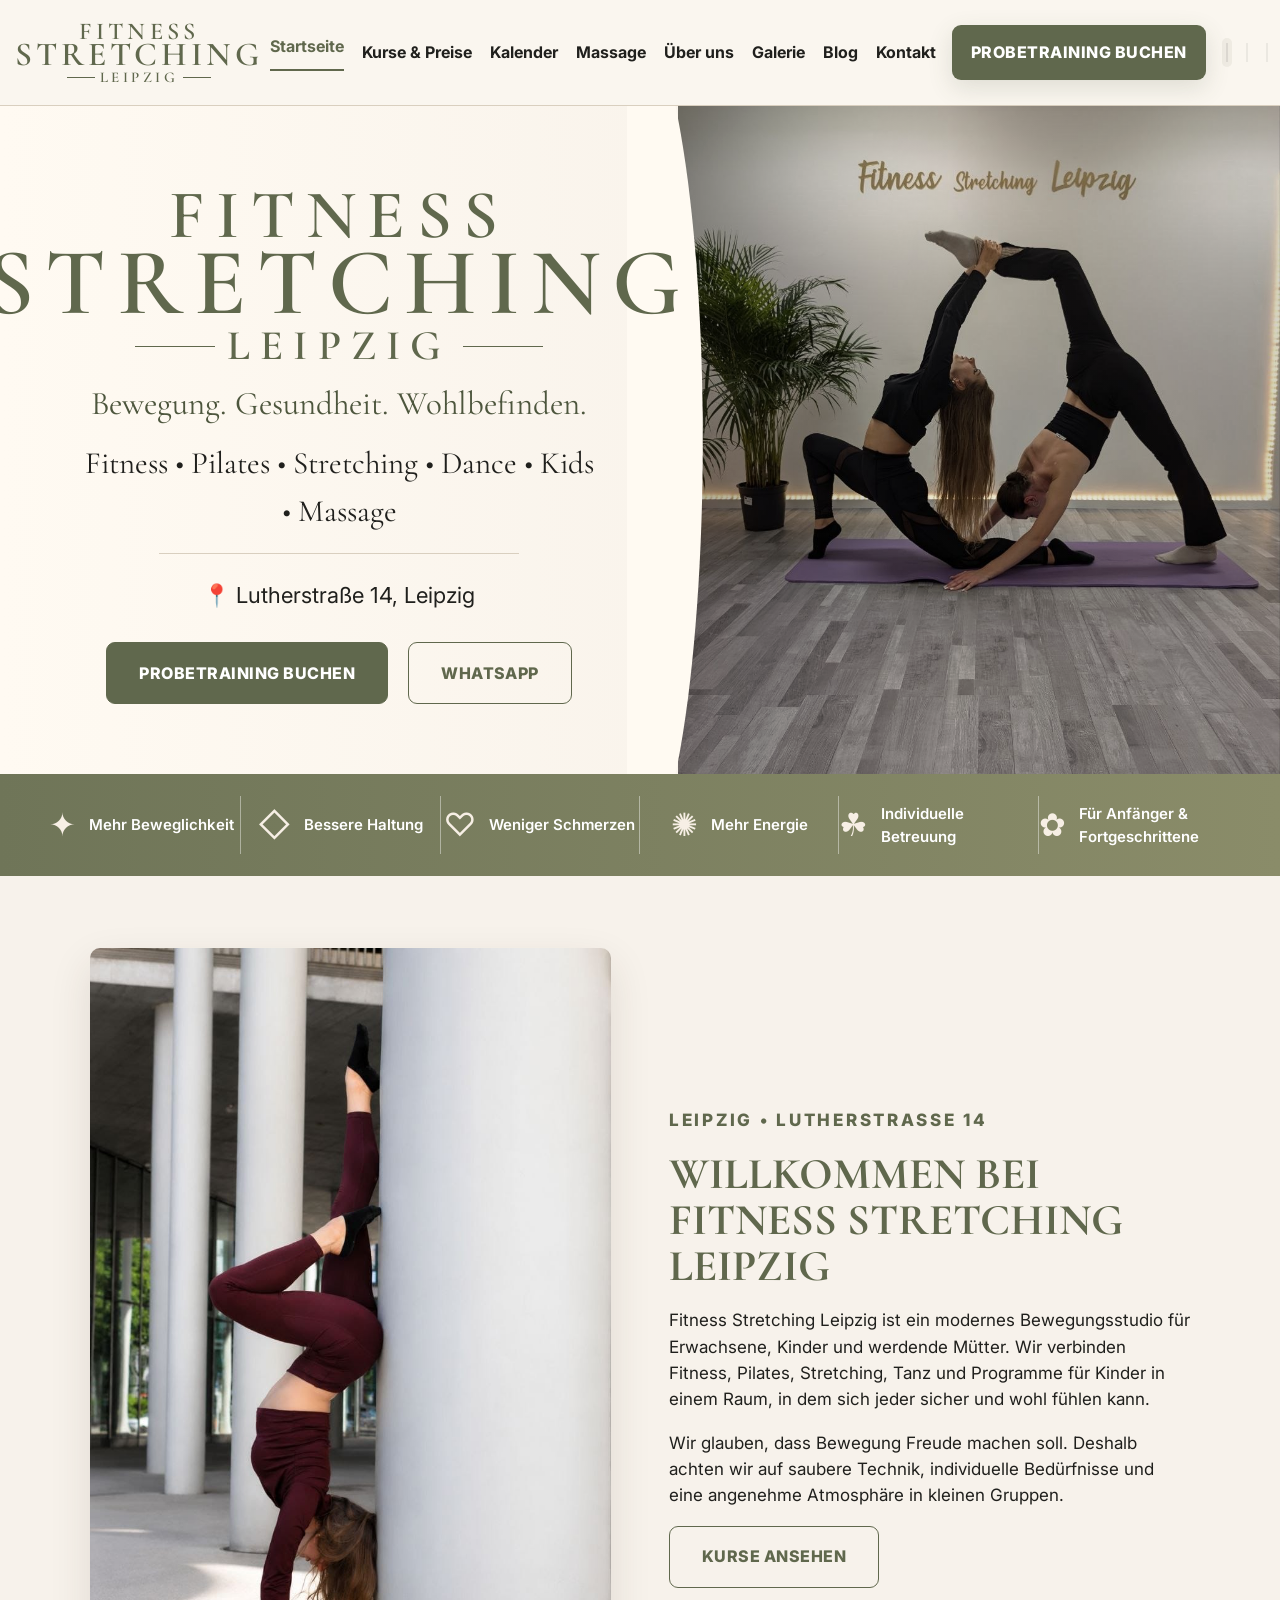
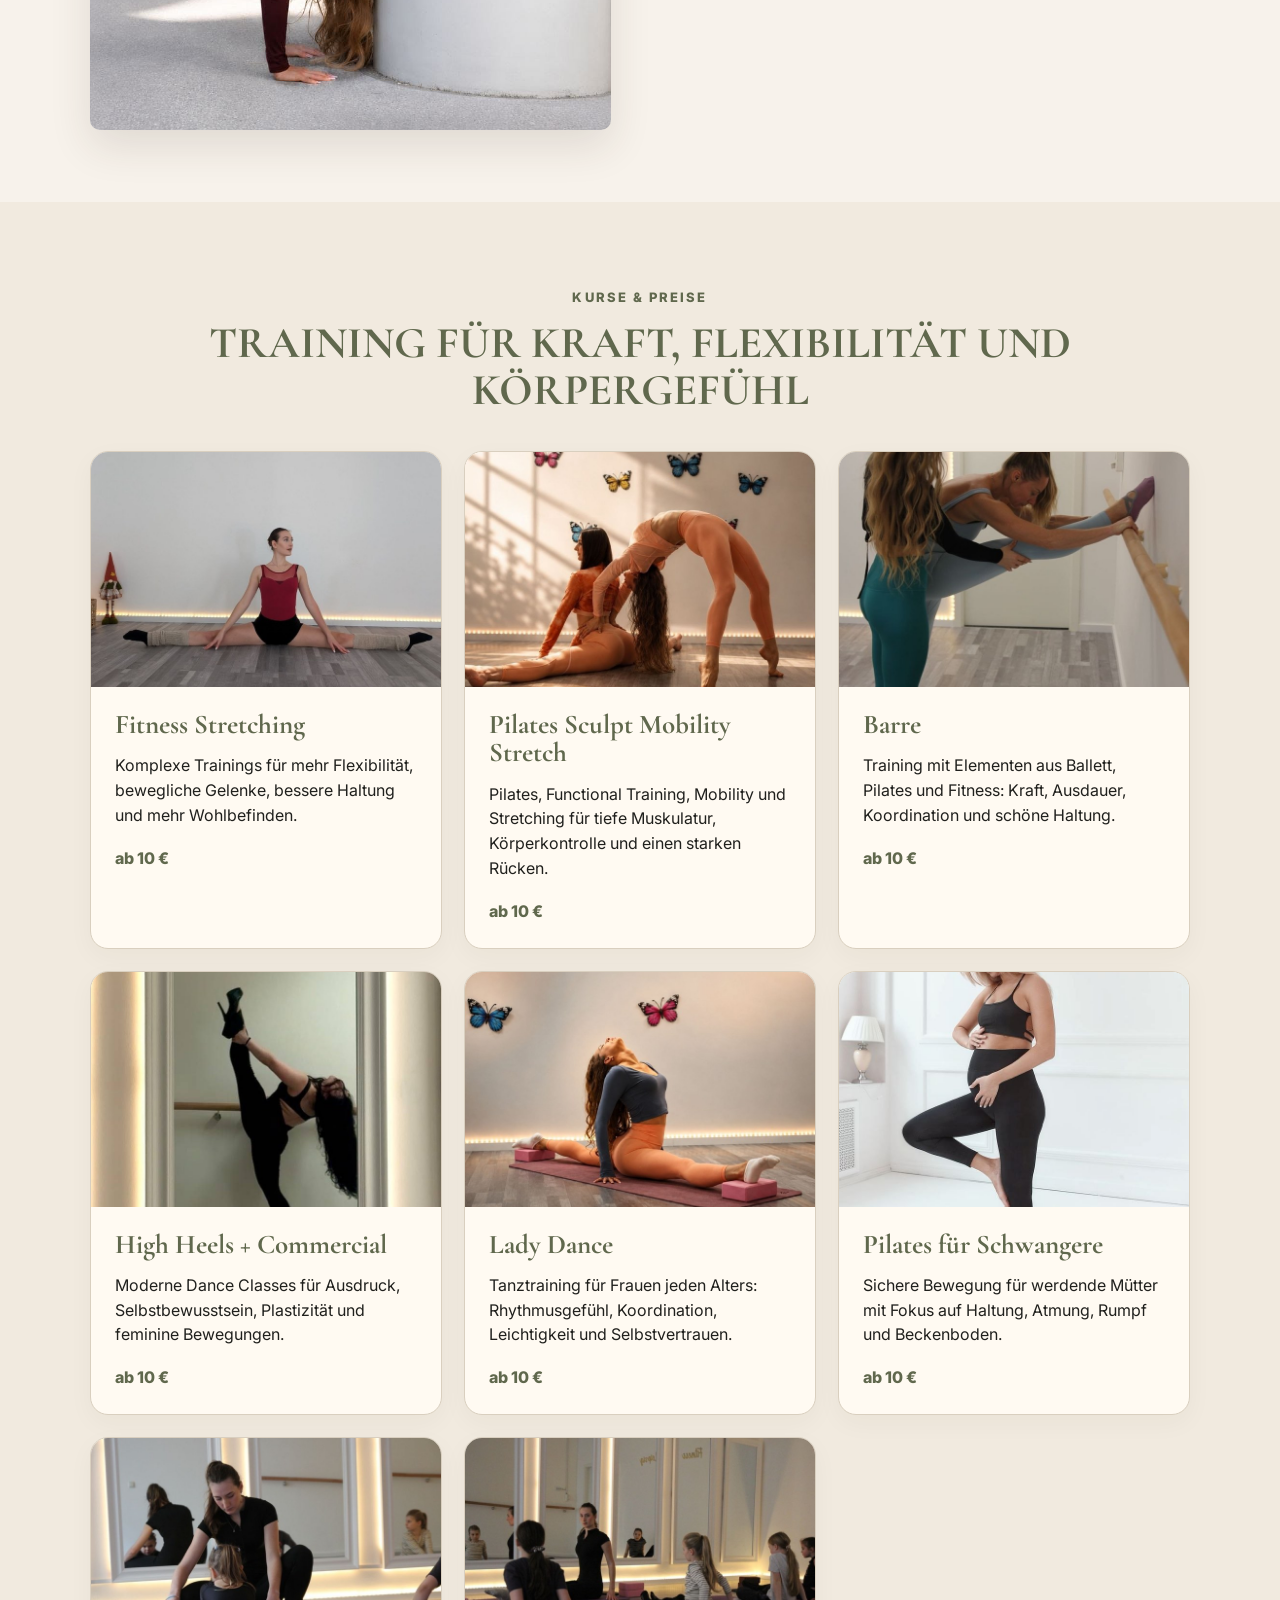
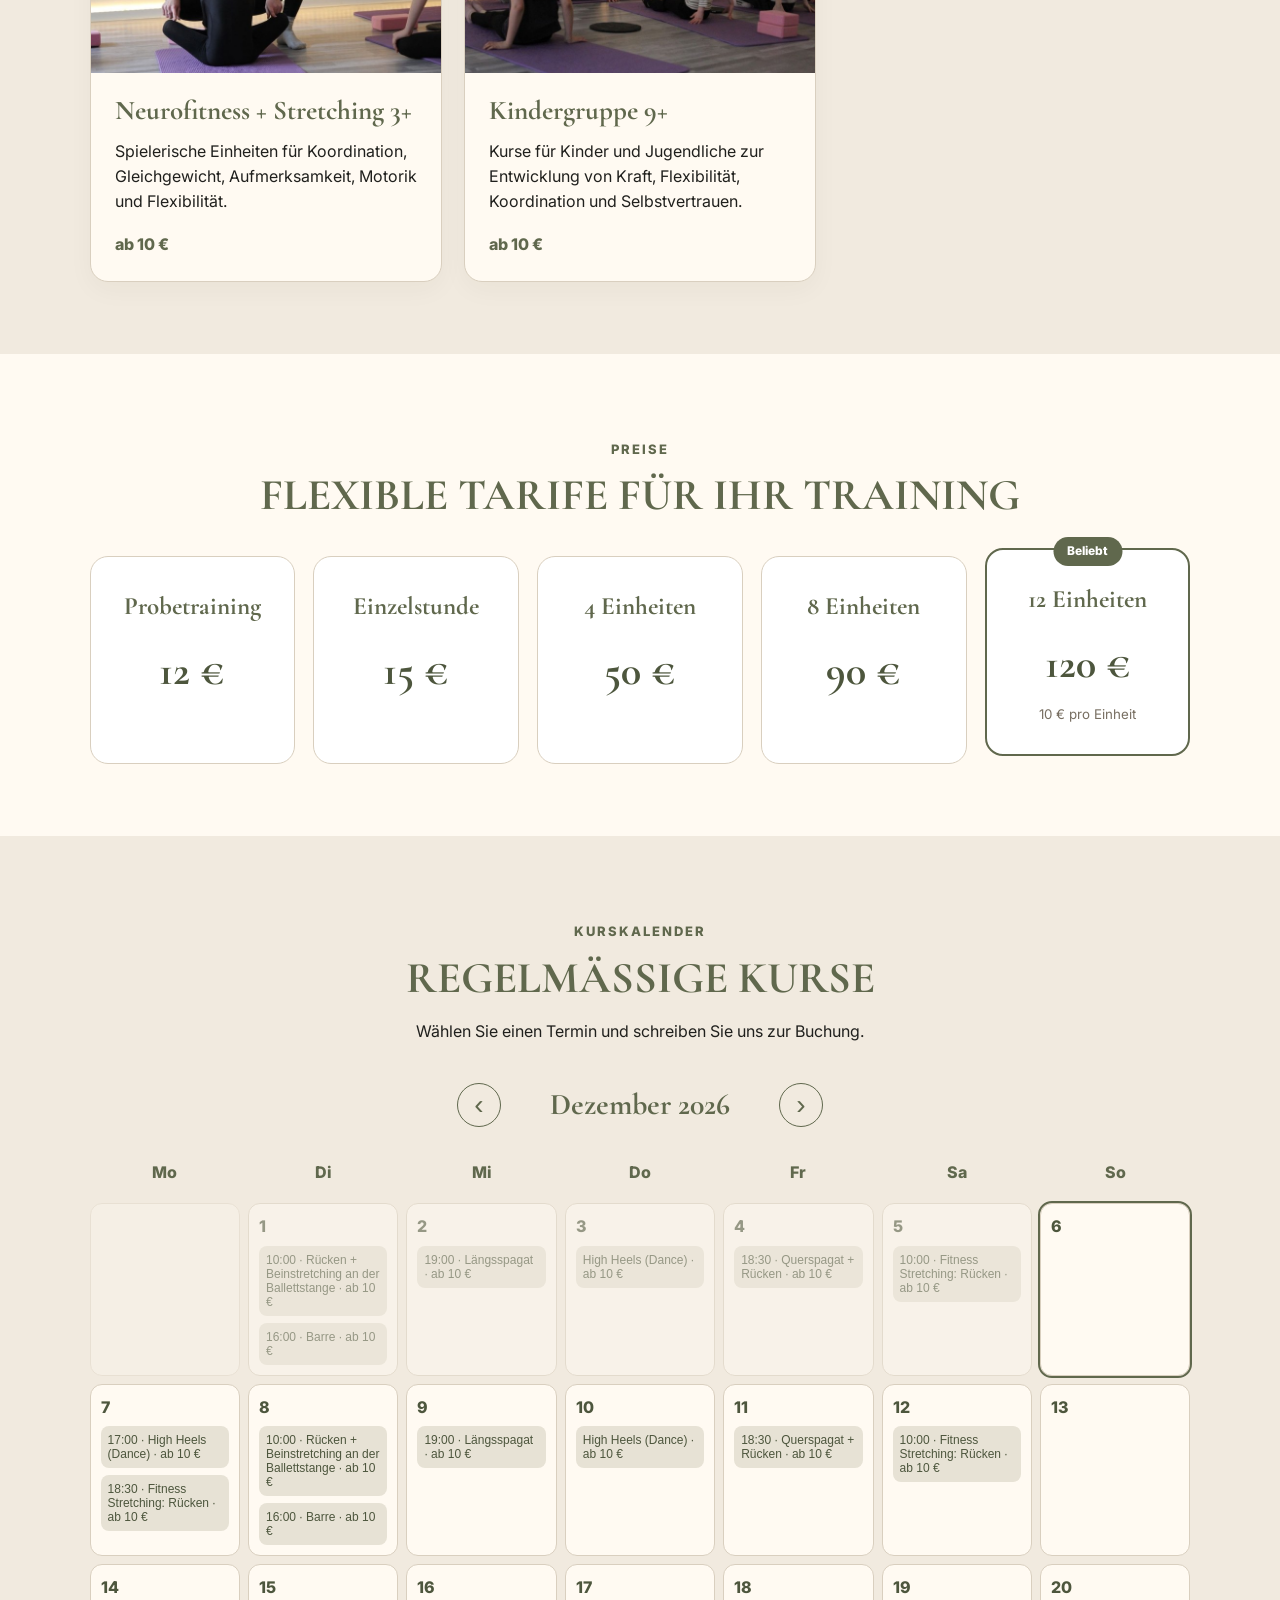
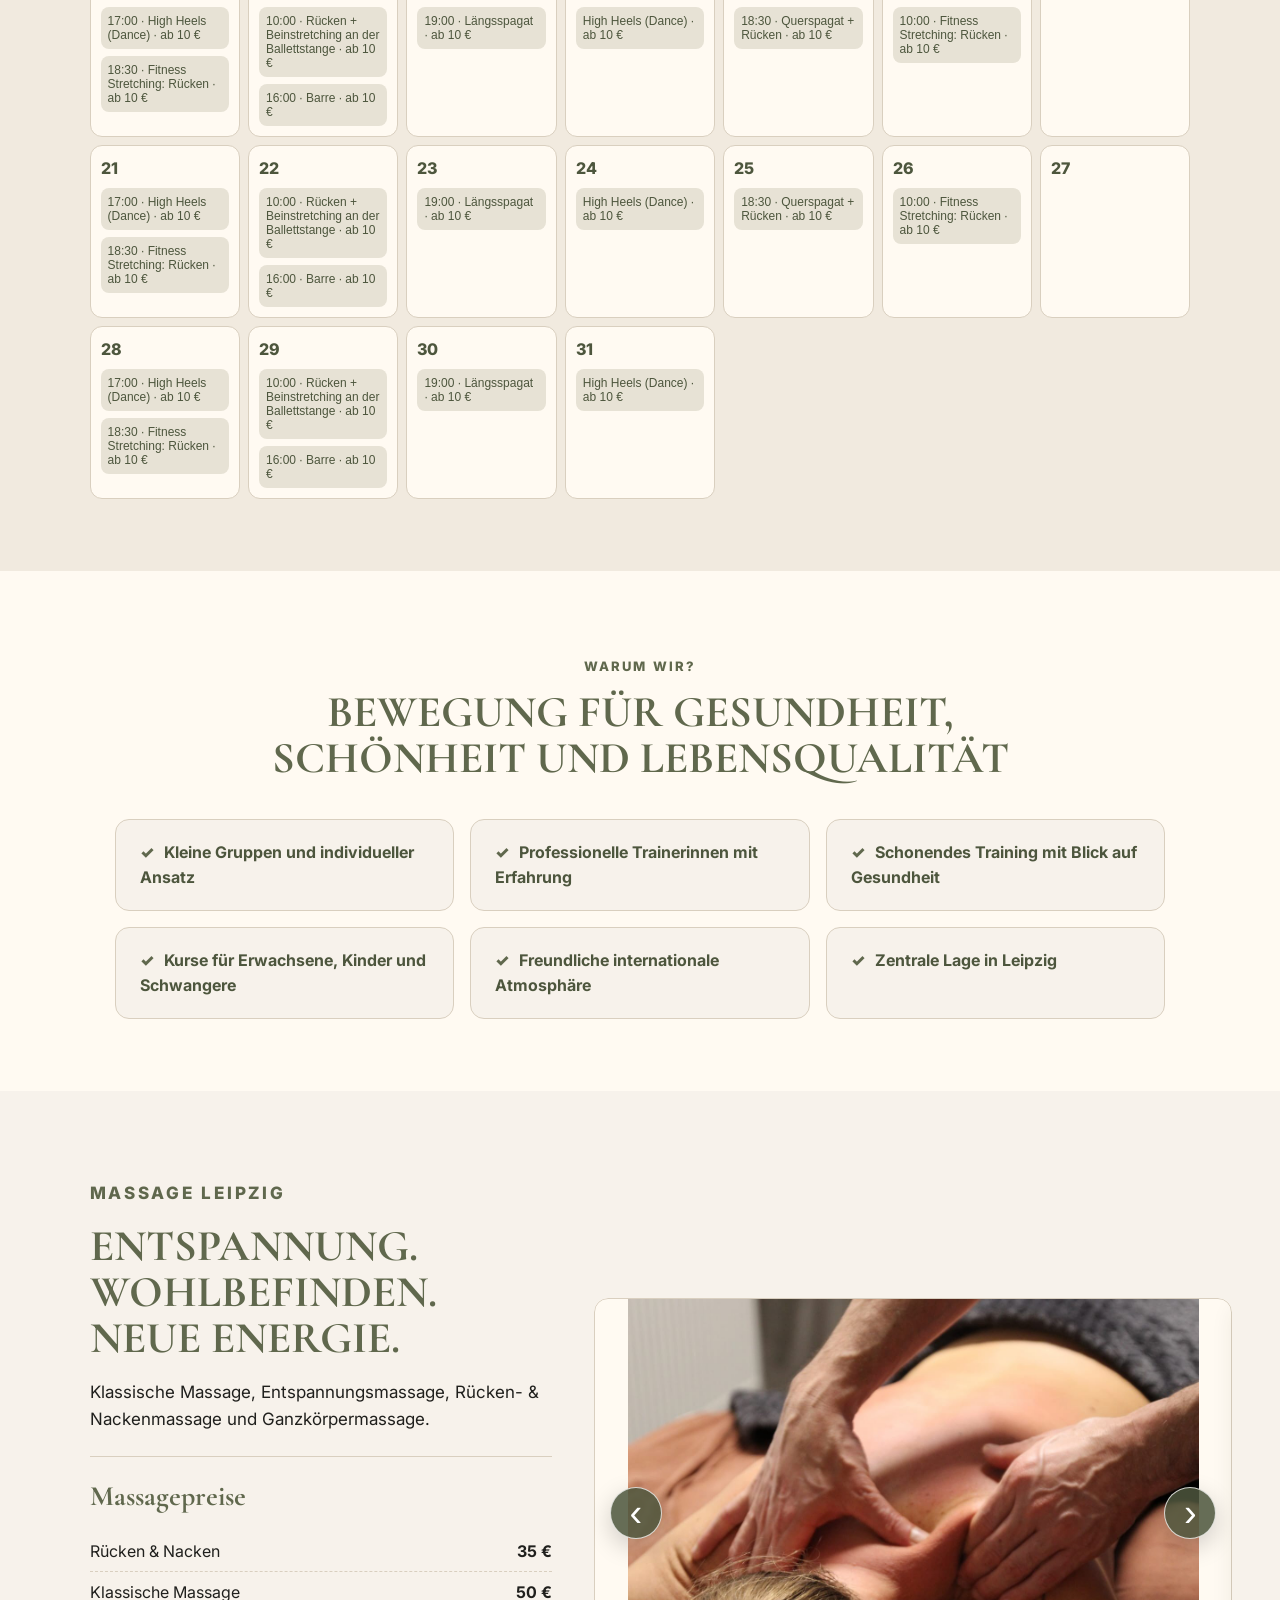
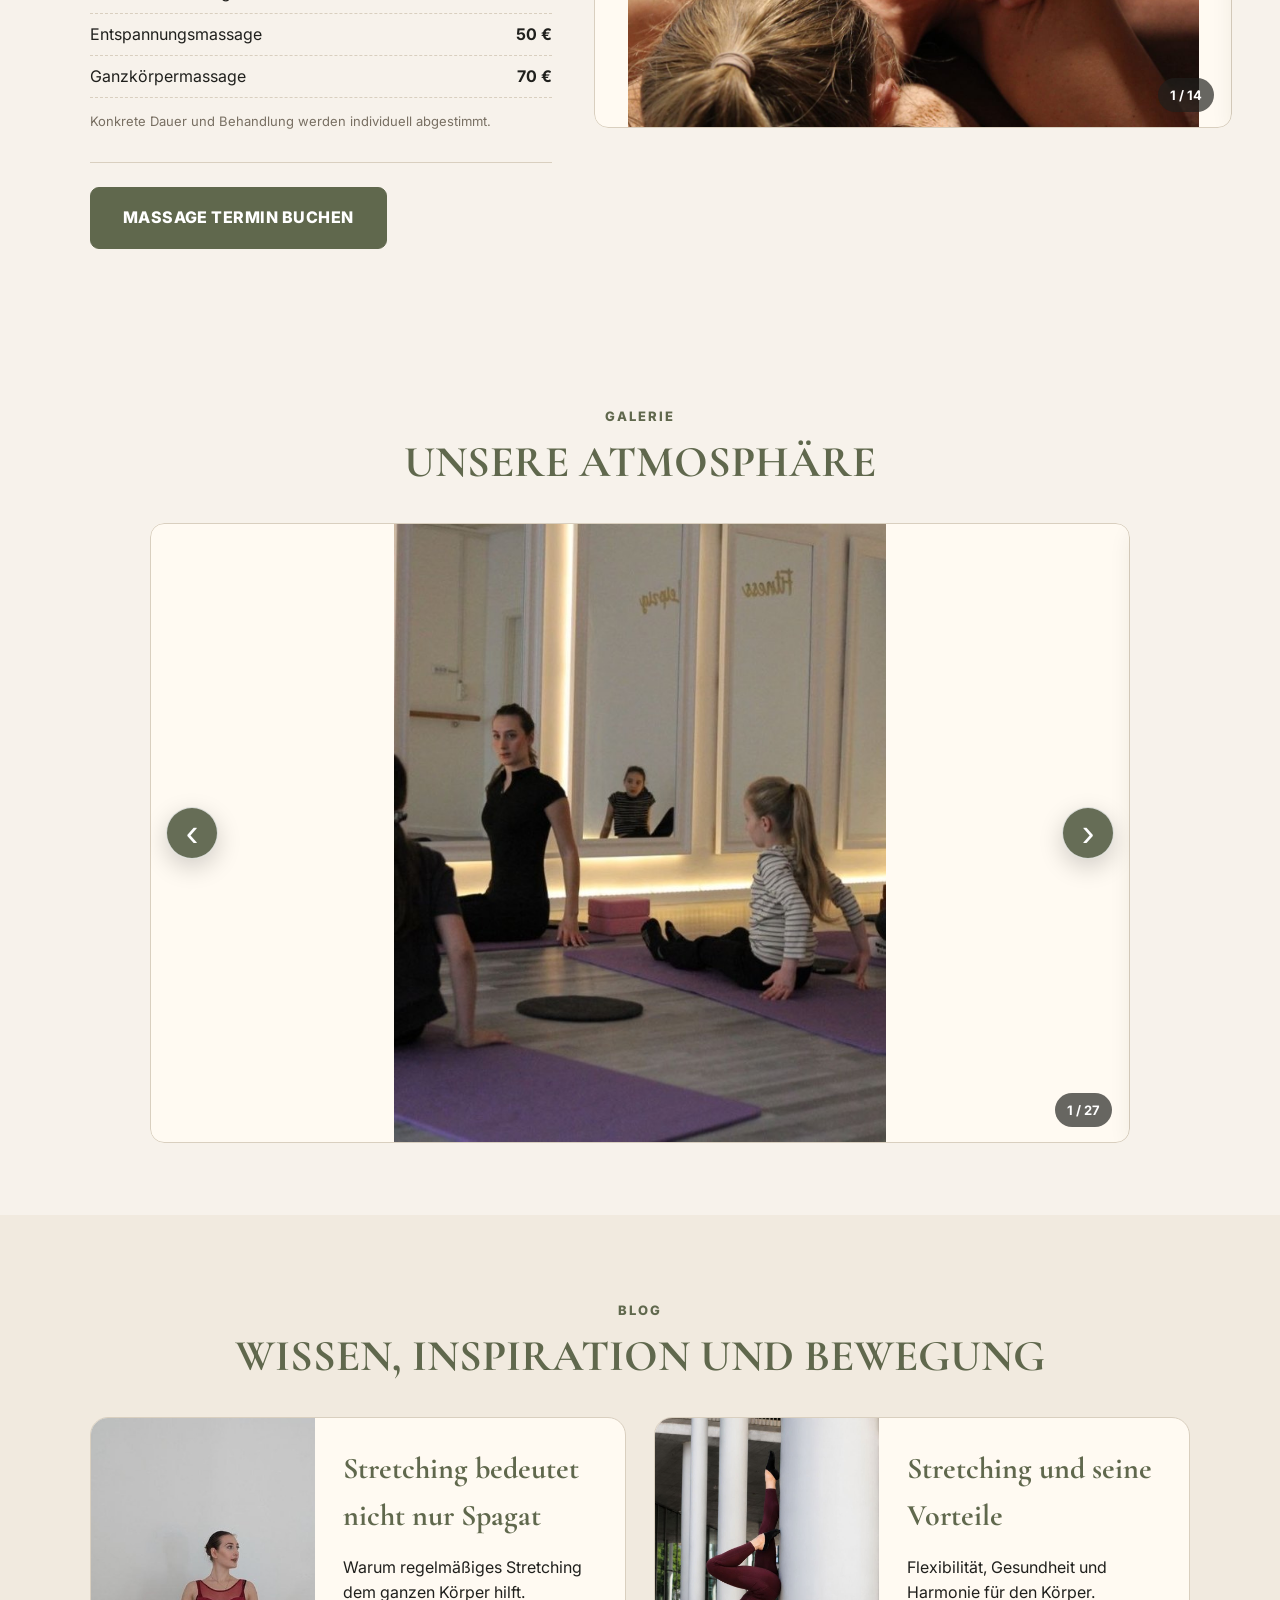
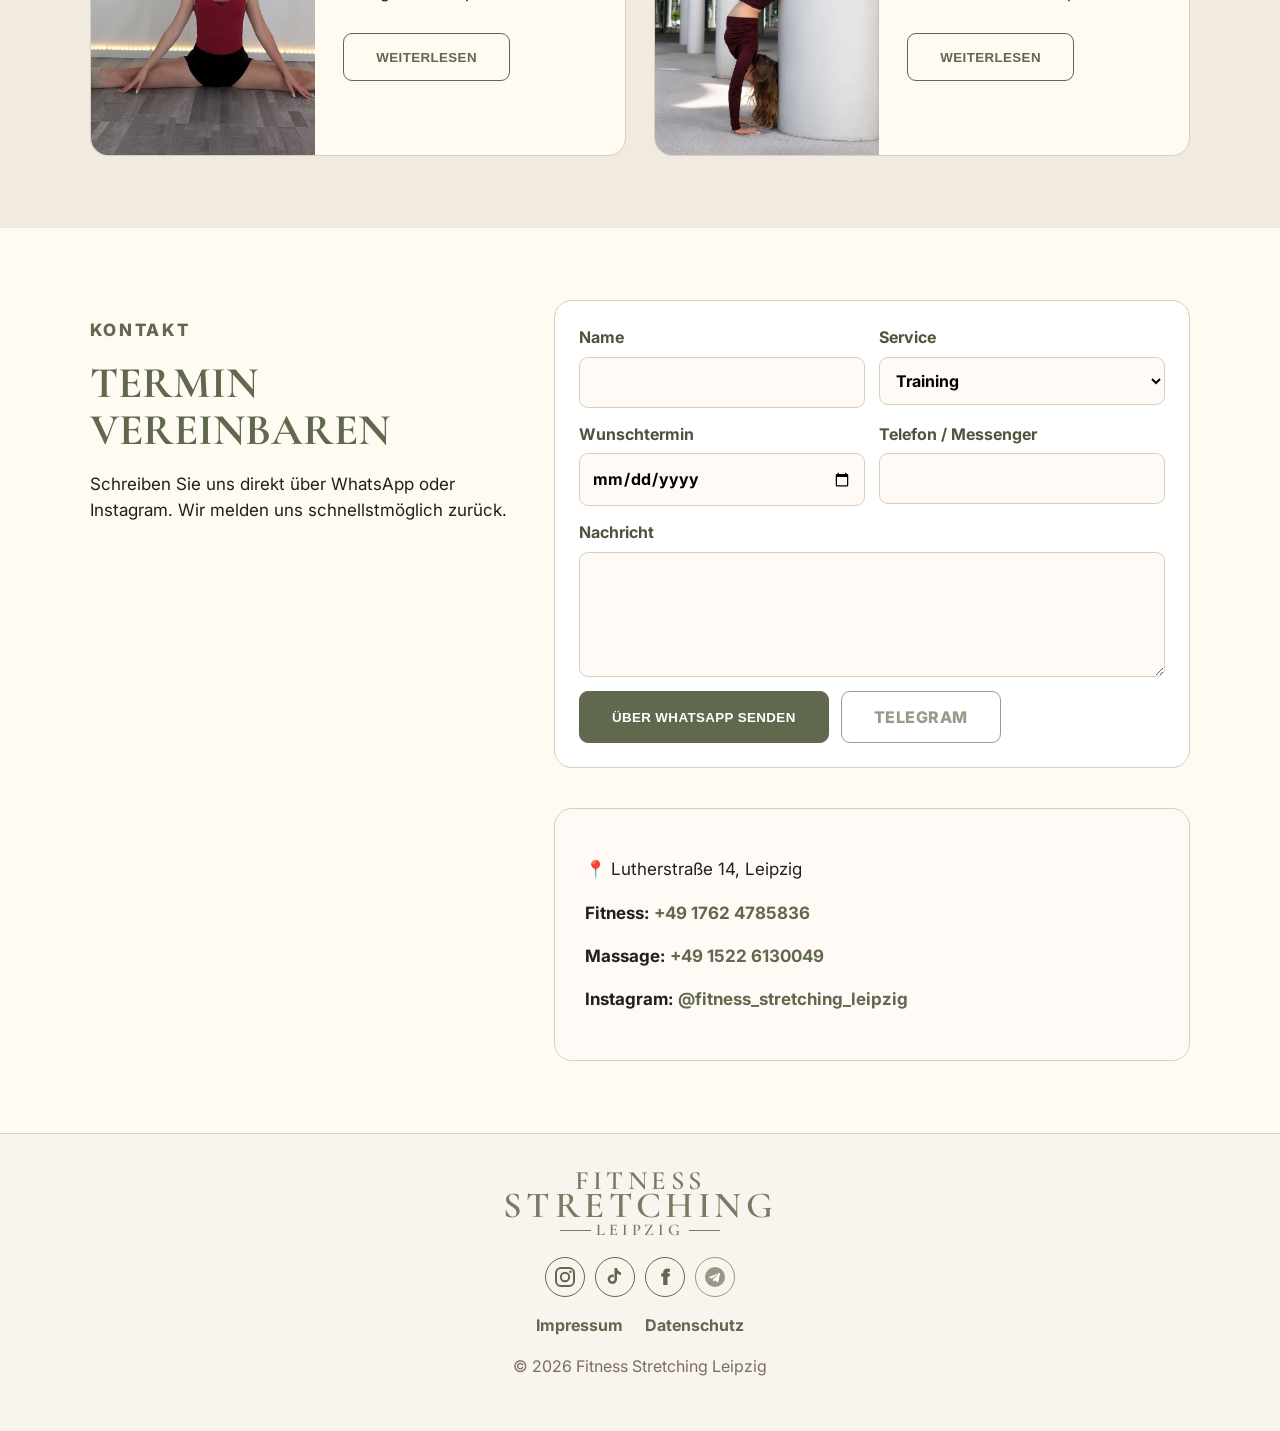
==== index.html @ 1eed9dc7 "Add files via upload" ====
<!DOCTYPE html>

<html lang="de">
<head>
<meta charset="utf-8"/>
<meta content="width=device-width, initial-scale=1.0" name="viewport"/>
<title>Fitness Stretching Leipzig</title>
<link rel="canonical" href="https://fitness-stretching-leipzig.de/"/>
<meta property="og:title" content="Fitness Stretching Leipzig"/>
<meta property="og:description" content="Fitness, Pilates, Stretching, Dance, Kids Classes und Massage in Leipzig."/>
<meta property="og:url" content="https://fitness-stretching-leipzig.de/"/>
<meta property="og:type" content="website"/>
<meta content="Fitness Stretching Leipzig: Fitness, Pilates, Stretching, Dance, Kids Classes und Massage in Leipzig." name="description"/>
<link href="https://fonts.googleapis.com" rel="preconnect"/>
<link crossorigin="" href="https://fonts.gstatic.com" rel="preconnect"/>
<link href="https://fonts.googleapis.com/css2?family=Cormorant+Garamond:wght@500;600;700&amp;family=Inter:wght@400;500;600;700;800&amp;display=swap" rel="stylesheet"/>
<link href="style.css" rel="stylesheet"/>
</head>
<body>
<header class="site-header">
<a aria-label="Fitness Stretching Leipzig" class="brand-logo header-logo" href="#home">
<span class="logo-line-1">FITNESS</span><span class="logo-line-2">STRETCHING</span><span class="logo-line-3"><i></i>LEIPZIG<i></i></span>
</a>
<button aria-label="Menü öffnen" class="menu-toggle">☰</button>
<nav class="main-nav" id="mainNav">
<a class="active" data-i18n="navHome" href="#home">Startseite</a>
<a data-i18n="navCourses" href="#courses">Kurse &amp; Preise</a>
<a data-i18n="navSchedule" href="#schedule">Kalender</a>
<a data-i18n="navMassage" href="#massage">Massage</a>
<a data-i18n="navAbout" href="#about">Über uns</a>
<a data-i18n="navGallery" href="#gallery">Galerie</a>
<a data-i18n="navBlog" href="#blog">Blog</a>
<a data-i18n="navContact" href="#contact">Kontakt</a>
</nav>
<a class="header-cta" data-i18n="bookTrial" href="#contact">PROBETRAINING BUCHEN</a>
<div aria-label="Sprachauswahl" class="language-switch">
<button aria-label="Deutsch" class="active" data-lang="de"><img alt="Deutsch" src="assets/flags/de.svg"/><b>DE</b></button>
<button aria-label="Українська" data-lang="uk"><img alt="Українська" src="assets/flags/ua.svg"/><b>UA</b></button>
<button aria-label="Русский" data-lang="ru"><img alt="Русский" src="assets/flags/ru.svg"/><b>RU</b></button>
<button aria-label="English" data-lang="en"><img alt="English" src="assets/flags/gb.svg"/><b>EN</b></button>
</div>
</header>
<main>
<section class="hero" id="home">
<div class="hero-copy">
<div aria-label="Fitness Stretching Leipzig" class="brand-logo hero-logo">
<span class="logo-line-1">FITNESS</span><span class="logo-line-2">STRETCHING</span><span class="logo-line-3"><i></i>LEIPZIG<i></i></span>
</div>
<p class="hero-kicker" data-i18n="heroKicker">Bewegung. Gesundheit. Wohlbefinden.</p>
<p class="hero-subtitle" data-i18n="heroSubtitle">Fitness • Pilates • Stretching • Dance • Kids • Massage</p>
<div class="divider"></div>
<p class="address">📍 <span data-i18n="address">Lutherstraße 14, Leipzig</span></p>
<div class="hero-actions">
<a class="btn primary" data-i18n="bookTrial" href="#contact">PROBETRAINING BUCHEN</a>
<a class="btn secondary" href="https://wa.me/4917624785836" rel="noopener" target="_blank">WhatsApp</a>
</div>
</div>
<div aria-label="Fitness Stretching Leipzig Studio" class="hero-image" role="img"></div>
</section>
<section aria-label="Vorteile" class="benefits">
<div class="benefit"><span>✦</span><p data-i18n="benefit1">Mehr Beweglichkeit</p></div>
<div class="benefit"><span>◇</span><p data-i18n="benefit2">Bessere Haltung</p></div>
<div class="benefit"><span>♡</span><p data-i18n="benefit3">Weniger Schmerzen</p></div>
<div class="benefit"><span>✺</span><p data-i18n="benefit4">Mehr Energie</p></div>
<div class="benefit"><span>☘</span><p data-i18n="benefit5">Individuelle Betreuung</p></div>
<div class="benefit"><span>✿</span><p data-i18n="benefit6">Für Anfänger &amp; Fortgeschrittene</p></div>
</section>
<section class="intro section" id="about">
<div class="intro-image"><img alt="Training bei Fitness Stretching Leipzig an den Leipziger Säulen" src="assets/intro-v7.png"/></div>
<div class="intro-text">
<p class="eyebrow">Leipzig • Lutherstraße 14</p>
<h2 data-i18n="welcomeTitle">Willkommen bei Fitness Stretching Leipzig</h2>
<p data-i18n="welcomeText">Fitness Stretching Leipzig ist ein modernes Bewegungsstudio für Erwachsene, Kinder und werdende Mütter. Wir verbinden Fitness, Pilates, Stretching, Tanz und Programme für Kinder in einem Raum, in dem sich jeder sicher und wohl fühlen kann.</p>
<p data-i18n="approachText">Wir glauben, dass Bewegung Freude machen soll. Deshalb achten wir auf saubere Technik, individuelle Bedürfnisse und eine angenehme Atmosphäre in kleinen Gruppen.</p>
<a class="btn outline" data-i18n="moreAbout" href="#courses">Kurse ansehen</a>
</div>
</section>
<section class="section muted" id="courses">
<div class="section-head">
<p class="eyebrow" data-i18n="coursesEyebrow">Kurse &amp; Preise</p>
<h2 data-i18n="coursesTitle">Training für Kraft, Flexibilität und Körpergefühl</h2>
</div>
<div class="cards course-grid">
<article class="card"><img alt="Fitness Stretching" class="course-image" src="assets/courses/stretching.jpg"/><div class="card-body"><h3>Fitness Stretching</h3><p data-i18n="courseStretching">Komplexe Trainings für mehr Flexibilität, bewegliche Gelenke, bessere Haltung und mehr Wohlbefinden.</p><span data-i18n="from10">ab 10 €</span></div></article>
<article class="card"><img alt="Pilates Sculpt Mobility Stretch" class="course-image" src="assets/courses/pilates.jpg"/><div class="card-body"><h3>Pilates Sculpt Mobility Stretch</h3><p data-i18n="coursePilates">Pilates, Functional Training, Mobility und Stretching für tiefe Muskulatur, Körperkontrolle und einen starken Rücken.</p><span data-i18n="from10">ab 10 €</span></div></article>
<article class="card"><img alt="Barre Workout" class="course-image" src="assets/courses/barre.jpg"/><div class="card-body"><h3>Barre</h3><p data-i18n="courseBarre">Training mit Elementen aus Ballett, Pilates und Fitness: Kraft, Ausdauer, Koordination und schöne Haltung.</p><span data-i18n="from10">ab 10 €</span></div></article>
<article class="card"><img alt="High Heels Commercial" class="course-image" src="assets/courses/highheels.jpg"/><div class="card-body"><h3>High Heels + Commercial</h3><p data-i18n="courseHighHeels">Moderne Dance Classes für Ausdruck, Selbstbewusstsein, Plastizität und feminine Bewegungen.</p><span data-i18n="from10">ab 10 €</span></div></article>
<article class="card"><img alt="Lady Dance" class="course-image" src="assets/courses/ladydance.jpg"/><div class="card-body"><h3>Lady Dance</h3><p data-i18n="courseLady">Tanztraining für Frauen jeden Alters: Rhythmusgefühl, Koordination, Leichtigkeit und Selbstvertrauen.</p><span data-i18n="from10">ab 10 €</span></div></article>
<article class="card"><img alt="Pilates für Schwangere" class="course-image" src="assets/courses/pregnancy.jpg"/><div class="card-body"><h3 data-i18n="pregnancyTitle">Pilates für Schwangere</h3><p data-i18n="coursePregnancy">Sichere Bewegung für werdende Mütter mit Fokus auf Haltung, Atmung, Rumpf und Beckenboden.</p><span data-i18n="from10">ab 10 €</span></div></article>
<article class="card"><img alt="Neurofitness und Stretching für Kinder" class="course-image" src="assets/courses/kids3.jpg"/><div class="card-body"><h3>Neurofitness + Stretching 3+</h3><p data-i18n="courseKids3">Spielerische Einheiten für Koordination, Gleichgewicht, Aufmerksamkeit, Motorik und Flexibilität.</p><span data-i18n="from10">ab 10 €</span></div></article>
<article class="card"><img alt="Kindergruppe 9+" class="course-image" src="assets/courses/kids9.jpg"/><div class="card-body"><h3 data-i18n="kids9Title">Kindergruppe 9+</h3><p data-i18n="courseKids9">Kurse für Kinder und Jugendliche zur Entwicklung von Kraft, Flexibilität, Koordination und Selbstvertrauen.</p><span data-i18n="from10">ab 10 €</span></div></article>
</div>
</section>

<section class="section prices-section" id="prices">
<div class="section-head"><p class="eyebrow" data-i18n="pricesEyebrow">Preise</p><h2 data-i18n="pricesTitle">Flexible Tarife für Ihr Training</h2></div>
<div class="price-grid">
<article class="price-card"><h3 data-i18n="trial">Probetraining</h3><strong>12 €</strong></article>
<article class="price-card"><h3 data-i18n="single">Einzelstunde</h3><strong>15 €</strong></article>
<article class="price-card"><h3 data-i18n="fourClasses">4 Einheiten</h3><strong>50 €</strong></article>
<article class="price-card"><h3 data-i18n="eightClasses">8 Einheiten</h3><strong>90 €</strong></article>
<article class="price-card featured"><span data-i18n="bestValue">Beliebt</span><h3 data-i18n="twelveClasses">12 Einheiten</h3><strong>120 €</strong><small data-i18n="tenPerClass">10 € pro Einheit</small></article>
</div>
</section>
<section class="section schedule-section muted" id="schedule">
<div class="section-head"><p class="eyebrow" data-i18n="scheduleEyebrow">Kurskalender</p><h2 data-i18n="scheduleTitle">Regelmäßige Kurse</h2><p data-i18n="scheduleHint">Wählen Sie einen Termin und schreiben Sie uns zur Buchung.</p></div>
<div class="schedule-toolbar"><button id="prevMonth" type="button">‹</button><h3 id="calendarTitle"></h3><button id="nextMonth" type="button">›</button></div>
<div id="calendarDesktop" class="calendar-desktop"></div>
<div id="calendarMobile" class="calendar-mobile"></div>
</section>
<section class="section why">
<div class="section-head narrow">
<p class="eyebrow" data-i18n="whyEyebrow">Warum wir?</p>
<h2 data-i18n="whyTitle">Bewegung für Gesundheit, Schönheit und Lebensqualität</h2>
</div>
<div class="why-grid">
<div data-i18n="why1">Kleine Gruppen und individueller Ansatz</div>
<div data-i18n="why2">Professionelle Trainerinnen mit Erfahrung</div>
<div data-i18n="why3">Schonendes Training mit Blick auf Gesundheit</div>
<div data-i18n="why4">Kurse für Erwachsene, Kinder und Schwangere</div>
<div data-i18n="why5">Freundliche internationale Atmosphäre</div>
<div data-i18n="why6">Zentrale Lage in Leipzig</div>
</div>
</section>
<section class="section massage" id="massage">
<div class="massage-copy">
<p class="eyebrow">Massage Leipzig</p>
<h2 data-i18n="massageTitle">Entspannung. Wohlbefinden. Neue Energie.</h2>
<p data-i18n="massageText">Klassische Massage, Entspannungsmassage, Rücken- &amp; Nackenmassage und Ganzkörpermassage.</p>
<div class="massage-price-list"><h3 data-i18n="massagePrices">Massagepreise</h3><div><span data-i18n="massageBack">Rücken & Nacken</span><b>35 €</b></div><div><span data-i18n="massageClassic">Klassische Massage</span><b>50 €</b></div><div><span data-i18n="massageRelax">Entspannungsmassage</span><b>50 €</b></div><div><span data-i18n="massageFull">Ganzkörpermassage</span><b>70 €</b></div><p class="price-note" data-i18n="massagePriceNote">Konkrete Dauer und Behandlung werden individuell abgestimmt.</p></div>
<a class="btn primary" data-i18n="massageBook" href="https://wa.me/4915226130049" rel="noopener" target="_blank">Massage Termin buchen</a>
</div>
<div class="massage-media"><div class="photo-slider massage-slider" data-slider="massage"><div class="slider-viewport"><div class="slider-track"><div class="slider-slide"><img alt="Massage und Fitness Stretching Leipzig" loading="lazy" src="assets/banner-massage-fitness.jpg"/></div><div class="slider-slide"><img alt="Sportmassage" loading="lazy" src="assets/massage/massage-01.jpg"/></div><div class="slider-slide"><img alt="Bambusmassage" loading="lazy" src="assets/massage/massage-02.jpg"/></div><div class="slider-slide"><img alt="Schröpfgläser" loading="lazy" src="assets/massage/massage-03.jpg"/></div><div class="slider-slide"><img alt="Apparative Massage" loading="lazy" src="assets/massage/massage-04.jpg"/></div><div class="slider-slide"><img alt="Klassische Massage" loading="lazy" src="assets/massage/massage-05.jpg"/></div><div class="slider-slide"><img alt="Schröpfmassage" loading="lazy" src="assets/massage/massage-06.jpg"/></div><div class="slider-slide"><img alt="Schröpftherapie" loading="lazy" src="assets/massage/massage-07.jpg"/></div><div class="slider-slide"><img alt="Schröpftherapie Rücken" loading="lazy" src="assets/massage/massage-08.jpg"/></div><div class="slider-slide"><img alt="Fußmassage" loading="lazy" src="assets/massage/massage-09.jpg"/></div><div class="slider-slide"><img alt="Bambusmassage Füße" loading="lazy" src="assets/massage/massage-10.jpg"/></div><div class="slider-slide"><img alt="Massage unterer Rücken" loading="lazy" src="assets/massage/massage-11.jpg"/></div><div class="slider-slide"><img alt="Nackenmassage" loading="lazy" src="assets/massage/massage-12.jpg"/></div><div class="slider-slide"><img alt="Massage Raum" loading="lazy" src="assets/massage/massage-13.jpg"/></div></div></div><button aria-label="Vorheriges Foto" class="slider-arrow slider-prev" type="button">‹</button><button aria-label="Nächstes Foto" class="slider-arrow slider-next" type="button">›</button><div aria-live="polite" class="slider-counter">1 / 14</div></div></div>
</section>
<section class="section gallery-section" id="gallery">
<div class="section-head">
<p class="eyebrow" data-i18n="galleryEyebrow">Galerie</p>
<h2 data-i18n="galleryTitle">Unsere Atmosphäre</h2>
</div>
<div class="photo-slider gallery-slider" data-slider="studio"><div class="slider-viewport"><div class="slider-track"><div class="slider-slide"><img alt="Galerie Fitness Stretching Leipzig 1" loading="lazy" src="assets/gallery/gallery-01.jpg"/></div><div class="slider-slide"><img alt="Galerie Fitness Stretching Leipzig 2" loading="lazy" src="assets/gallery/gallery-02.jpg"/></div><div class="slider-slide"><img alt="Galerie Fitness Stretching Leipzig 3" loading="lazy" src="assets/gallery/gallery-03.jpg"/></div><div class="slider-slide"><img alt="Galerie Fitness Stretching Leipzig 4" loading="lazy" src="assets/gallery/gallery-04.jpg"/></div><div class="slider-slide"><img alt="Galerie Fitness Stretching Leipzig 5" loading="lazy" src="assets/gallery/gallery-05.jpg"/></div><div class="slider-slide"><img alt="Galerie Fitness Stretching Leipzig 6" loading="lazy" src="assets/gallery/gallery-06.jpg"/></div><div class="slider-slide"><img alt="Galerie Fitness Stretching Leipzig 7" loading="lazy" src="assets/gallery/gallery-07.jpg"/></div><div class="slider-slide"><img alt="Galerie Fitness Stretching Leipzig 8" loading="lazy" src="assets/gallery/gallery-08.jpg"/></div><div class="slider-slide"><img alt="Galerie Fitness Stretching Leipzig 9" loading="lazy" src="assets/gallery/gallery-09.jpg"/></div><div class="slider-slide"><img alt="Galerie Fitness Stretching Leipzig 10" loading="lazy" src="assets/gallery/gallery-10.jpg"/></div><div class="slider-slide"><img alt="Galerie Fitness Stretching Leipzig 11" loading="lazy" src="assets/gallery/gallery-11.jpg"/></div><div class="slider-slide"><img alt="Galerie Fitness Stretching Leipzig 12" loading="lazy" src="assets/gallery/gallery-12.jpg"/></div><div class="slider-slide"><img alt="Galerie Fitness Stretching Leipzig 13" loading="lazy" src="assets/gallery/gallery-13.jpg"/></div><div class="slider-slide"><img alt="Galerie Fitness Stretching Leipzig 14" loading="lazy" src="assets/gallery/gallery-14.jpg"/></div><div class="slider-slide"><img alt="Galerie Fitness Stretching Leipzig 15" loading="lazy" src="assets/gallery/gallery-15.jpg"/></div><div class="slider-slide"><img alt="Galerie Fitness Stretching Leipzig 16" loading="lazy" src="assets/gallery/gallery-16.jpg"/></div><div class="slider-slide"><img alt="Galerie Fitness Stretching Leipzig 17" loading="lazy" src="assets/gallery/gallery-17.jpg"/></div><div class="slider-slide"><img alt="Galerie Fitness Stretching Leipzig 18" loading="lazy" src="assets/gallery/gallery-18.jpg"/></div><div class="slider-slide"><img alt="Galerie Fitness Stretching Leipzig 19" loading="lazy" src="assets/gallery/gallery-19.jpg"/></div><div class="slider-slide"><img alt="Galerie Fitness Stretching Leipzig 20" loading="lazy" src="assets/gallery/gallery-20.jpg"/></div><div class="slider-slide"><img alt="Galerie Fitness Stretching Leipzig 21" loading="lazy" src="assets/gallery/gallery-21.jpg"/></div><div class="slider-slide"><img alt="Galerie Fitness Stretching Leipzig 22" loading="lazy" src="assets/gallery/gallery-22.jpg"/></div><div class="slider-slide"><img alt="Galerie Fitness Stretching Leipzig 23" loading="lazy" src="assets/gallery/gallery-23.jpg"/></div><div class="slider-slide"><img alt="Galerie Fitness Stretching Leipzig 24" loading="lazy" src="assets/gallery/gallery-24.jpg"/></div><div class="slider-slide"><img alt="Galerie Fitness Stretching Leipzig 25" loading="lazy" src="assets/gallery/gallery-25.jpg"/></div><div class="slider-slide"><img alt="Galerie Fitness Stretching Leipzig 26" loading="lazy" src="assets/gallery/gallery-26.jpg"/></div><div class="slider-slide"><img alt="Galerie Fitness Stretching Leipzig 27" loading="lazy" src="assets/gallery/gallery-27.jpg"/></div></div></div><button aria-label="Vorheriges Foto" class="slider-arrow slider-prev" type="button">‹</button><button aria-label="Nächstes Foto" class="slider-arrow slider-next" type="button">›</button><div aria-live="polite" class="slider-counter">1 / 27</div></div>
</section>

<section class="section blog-section muted" id="blog">
<div class="section-head"><p class="eyebrow" data-i18n="blogEyebrow">Blog</p><h2 data-i18n="blogTitle">Wissen, Inspiration und Bewegung</h2></div>
<div class="blog-carousel" data-blog-carousel>
<div class="blog-grid">
<article class="blog-card"><img src="assets/courses/stretching.jpg" alt="Stretching" loading="lazy"><div><h3 data-i18n="article1Title">Stretching bedeutet nicht nur Spagat</h3><p data-i18n="article1Excerpt">Warum regelmäßiges Stretching dem ganzen Körper hilft.</p><button class="btn outline blog-open" data-article="1" data-i18n="readMore">Weiterlesen</button></div></article>
<article class="blog-card"><img src="assets/intro-v7.png" alt="Vorteile von Stretching" loading="lazy"><div><h3 data-i18n="article2Title">Stretching und seine Vorteile</h3><p data-i18n="article2Excerpt">Flexibilität, Gesundheit und Harmonie für den Körper.</p><button class="btn outline blog-open" data-article="2" data-i18n="readMore">Weiterlesen</button></div></article>
</div>
<div class="blog-mobile-controls" aria-label="Blog navigation">
<button class="blog-prev" type="button" aria-label="Previous article">‹</button>
<span class="blog-counter" aria-live="polite">1 / 2</span>
<button class="blog-next" type="button" aria-label="Next article">›</button>
</div>
</div>
</section>
<div class="article-modal" id="articleModal" aria-hidden="true"><div class="article-dialog"><button class="article-close" type="button" aria-label="Schließen">×</button><h2 id="articleModalTitle"></h2><div id="articleModalBody"></div></div></div>
<section class="section contact" id="contact">
<div>
<p class="eyebrow" data-i18n="contactEyebrow">Kontakt</p>
<h2 data-i18n="contactTitle">Termin vereinbaren</h2>
<p data-i18n="contactText">Schreiben Sie uns direkt über WhatsApp oder Instagram. Wir melden uns schnellstmöglich zurück.</p>
</div>
<form class="booking-form" id="bookingForm"><label><span data-i18n="formName">Name</span><input id="bookingName" required></label><label><span data-i18n="formService">Service</span><select id="bookingService"><option data-i18n="serviceClass">Training</option><option data-i18n="serviceMassage">Massage</option></select></label><label><span data-i18n="formDate">Wunschtermin</span><input id="bookingDate" type="date"></label><label><span data-i18n="formContact">Telefon / Messenger</span><input id="bookingContact" required></label><label class="wide"><span data-i18n="formMessage">Nachricht</span><textarea id="bookingMessage" rows="4"></textarea></label><div class="booking-actions wide"><button class="btn primary" type="submit" data-i18n="sendWhatsApp">Über WhatsApp senden</button><a class="btn secondary telegram-placeholder" href="#" data-i18n="sendTelegram">Telegram</a></div></form>
<div class="contact-box">
<p><strong>📍</strong> Lutherstraße 14, Leipzig</p>
<p><strong>Fitness:</strong> <a href="https://wa.me/4917624785836">+49 1762 4785836</a></p>
<p><strong>Massage:</strong> <a href="https://wa.me/4915226130049">+49 1522 6130049</a></p>
<p><strong>Instagram:</strong> <a href="https://www.instagram.com/fitness_stretching_leipzig/" rel="noopener" target="_blank">@fitness_stretching_leipzig</a></p>
</div>
</section>
</main>
<footer><div class="brand-logo footer-logo"><span class="logo-line-1">FITNESS</span><span class="logo-line-2">STRETCHING</span><span class="logo-line-3"><i></i>LEIPZIG<i></i></span></div><div aria-label="Soziale Netzwerke" class="social-placeholders"><a class="social-placeholder" href="https://www.instagram.com/fitness_stretching_leipzig/" target="_blank" rel="noopener"><img alt="Instagram" src="assets/social/instagram.svg"></a><a class="social-placeholder" href="https://www.tiktok.com/@fitness.stretchin" target="_blank" rel="noopener"><img alt="TikTok" src="assets/social/tiktok.svg"></a><a class="social-placeholder" href="https://www.facebook.com/profile.php?id=61568380655785" target="_blank" rel="noopener"><span style="font-weight:900;font-size:22px">f</span></a><a class="social-placeholder telegram-placeholder" href="#"><img alt="Telegram" src="assets/social/telegram.svg"></a></div><nav aria-label="Rechtliche Hinweise" class="footer-legal"><a href="impressum.html">Impressum</a><a href="datenschutz.html">Datenschutz</a></nav><p>© 2026 Fitness Stretching Leipzig</p></footer>
<script src="script.js"></script>
</body>
</html>
---- style.css ----
:root{--bg:#f7f2eb;--cream:#fffaf2;--olive:#60684d;--olive-dark:#4d563d;--text:#20201d;--muted:#786f62;--line:#d9cfbf;--serif:'Cormorant Garamond',Georgia,serif;--sans:'Inter',Arial,sans-serif}*{box-sizing:border-box}html{scroll-behavior:smooth}body{margin:0;background:var(--bg);color:var(--text);font-family:var(--sans);font-size:16px;line-height:1.55}a{text-decoration:none;color:inherit}img{max-width:100%;display:block}.site-header{min-height:106px;display:flex;align-items:center;gap:24px;padding:14px 34px;background:rgba(250,246,239,.97);border-bottom:1px solid var(--line);position:sticky;top:0;z-index:100;backdrop-filter:blur(10px)}.brand-logo{font-family:var(--serif);font-weight:600;color:var(--olive);letter-spacing:.13em;text-align:center;line-height:.82;text-transform:uppercase;display:inline-flex;flex-direction:column;align-items:center;justify-content:center;white-space:nowrap}.brand-logo .logo-line-1{font-size:.78em}.brand-logo .logo-line-2{font-size:1.08em}.brand-logo .logo-line-3{font-size:.48em;letter-spacing:.24em;display:flex;align-items:center;gap:.28em;margin-top:.16em}.brand-logo i{width:1.9em;height:1px;background:var(--olive);display:block}.header-logo{font-size:38px;min-width:276px}.hero-logo{font-size:88px;margin-bottom:14px}.footer-logo{font-size:34px;opacity:.85}.main-nav{display:flex;align-items:center;gap:25px;margin-left:auto}.main-nav a{font-weight:700;white-space:nowrap}.main-nav a.active{color:var(--olive);border-bottom:2px solid var(--olive);padding-bottom:10px}.header-cta,.btn{font-weight:800;text-transform:uppercase;letter-spacing:.03em;border-radius:9px;display:inline-flex;align-items:center;justify-content:center}.header-cta{background:var(--olive);color:white;padding:17px 24px;box-shadow:0 8px 24px rgba(77,86,61,.16);white-space:nowrap}.language-switch{display:flex;gap:10px;align-items:center}.language-switch button{border:0;background:transparent;font-weight:800;cursor:pointer;padding:6px 5px;display:flex;gap:6px;align-items:center;opacity:.75;border-radius:7px}.language-switch button.active{opacity:1;color:var(--olive);background:rgba(96,104,77,.08)}.language-switch img{width:25px;height:17px;object-fit:cover;border-radius:2px;box-shadow:0 0 0 1px rgba(0,0,0,.08)}.language-switch b{font-size:13px}.menu-toggle{display:none;background:none;border:0;font-size:30px;color:var(--olive)}.hero{min-height:650px;display:grid;grid-template-columns:53% 47%;background:linear-gradient(90deg,var(--cream),#f4eee6);position:relative;overflow:hidden}.hero-copy{padding:82px 6vw 70px;display:flex;flex-direction:column;align-items:center;text-align:center;justify-content:center;z-index:2}.hero-copy:after{content:"";position:absolute;left:49%;top:0;height:100%;width:126px;background:var(--cream);clip-path:ellipse(60% 65% at 0 50%);z-index:-1}.hero-kicker{font-family:var(--serif);font-size:33px;margin:0 0 10px;color:var(--olive-dark)}.hero-subtitle{font-family:var(--serif);font-size:31px;margin:0 0 10px}.divider{height:1px;background:var(--line);width:360px;margin:8px 0 24px}.address{font-size:22px;margin:0 0 30px}.hero-actions{display:flex;gap:20px;flex-wrap:wrap;justify-content:center}.btn{min-height:62px;padding:0 32px;border:1px solid var(--olive)}.btn.primary{background:var(--olive);color:#fff}.btn.secondary,.btn.outline{background:transparent;color:var(--olive)}.hero-image{background:url('assets/hero-studio.jpg') center/cover no-repeat;min-height:650px;filter:saturate(.94) sepia(.06);position:relative}.hero-image:after{content:'';position:absolute;inset:0;background:linear-gradient(90deg,rgba(0,0,0,.34),rgba(0,0,0,.08) 45%,rgba(0,0,0,.18));pointer-events:none}.benefits{background:linear-gradient(90deg,#6f7558,#8a8c69);color:#fff;display:grid;grid-template-columns:repeat(6,1fr);gap:0;padding:22px 42px}.benefit{display:flex;align-items:center;justify-content:center;gap:13px;border-right:1px solid rgba(255,255,255,.42);min-height:58px}.benefit:last-child{border-right:0}.benefit span{font-size:32px;color:#f7efe5}.benefit p{margin:0;font-weight:600;font-size:15px}.section{padding:72px 7vw}.intro{display:grid;grid-template-columns:1fr 1fr;gap:58px;align-items:center}.intro-image img,.massage img{border-radius:10px;box-shadow:0 16px 42px rgba(55,45,30,.12)}.eyebrow{text-transform:uppercase;letter-spacing:.16em;color:var(--olive);font-weight:800;font-size:13px}.section h2,.intro h2,.massage h2,.contact h2{font-family:var(--serif);text-transform:uppercase;color:var(--olive);font-size:44px;line-height:1.05;margin:0 0 18px}.intro p,.massage p,.contact p{font-size:17px}.muted{background:#f1eadf}.section-head{text-align:center;max-width:920px;margin:0 auto 38px}.section-head.narrow{max-width:760px}.cards{display:grid;grid-template-columns:repeat(4,1fr);gap:22px}.card{background:var(--cream);border:1px solid var(--line);border-radius:18px;overflow:hidden;min-height:100%;display:flex;flex-direction:column;transition:.35s;box-shadow:0 8px 26px rgba(55,45,30,.04)}.card:hover{transform:translateY(-5px);box-shadow:0 18px 44px rgba(55,45,30,.13)}.course-image{width:100%;height:235px;object-fit:cover;transition:.5s}.card:hover .course-image{transform:scale(1.04)}.card-body{padding:24px}.card h3{font-family:var(--serif);font-size:27px;color:var(--olive);line-height:1.05;margin:0 0 14px}.card p{margin:0}.card span{display:inline-block;margin-top:18px;color:var(--olive);font-weight:800}.why{background:var(--cream)}.why-grid{display:grid;grid-template-columns:repeat(3,1fr);gap:16px;max-width:1050px;margin:0 auto}.why-grid div{background:#f7f2eb;border:1px solid var(--line);border-radius:14px;padding:20px 24px;font-weight:700;color:var(--olive-dark)}.why-grid div:before{content:'✓';font-weight:900;margin-right:10px;color:var(--olive)}.massage{display:grid;grid-template-columns:42% 58%;gap:42px;align-items:center}.massage-media>img{width:100%;max-height:520px;object-fit:cover}.massage-gallery{display:grid;grid-template-columns:repeat(3,1fr);gap:10px;margin-top:14px}.massage-gallery img{width:100%;height:145px;object-fit:cover;border-radius:10px;border:1px solid var(--line);box-shadow:0 8px 20px rgba(55,45,30,.08)}.gallery-section{background:#f7f2eb}.gallery-grid{display:grid;grid-template-columns:repeat(4,1fr);gap:14px}.gallery-grid img{width:100%;height:260px;object-fit:cover;border-radius:14px;border:1px solid var(--line);box-shadow:0 8px 22px rgba(55,45,30,.08);transition:.35s}.gallery-grid img:hover{transform:scale(1.02)}.contact{display:grid;grid-template-columns:1fr 1fr;gap:40px;background:var(--cream)}.contact-box{border:1px solid var(--line);border-radius:18px;padding:30px;background:#fffaf6}.contact-box a{color:var(--olive);font-weight:700}.floating-wa{position:fixed;right:28px;bottom:28px;width:68px;height:68px;border-radius:50%;background:#20c65a;color:#fff;display:flex;align-items:center;justify-content:center;font-size:34px;box-shadow:0 12px 34px rgba(0,0,0,.2);z-index:101}footer{padding:36px 7vw;text-align:center;border-top:1px solid var(--line);background:#f9f4ed;color:var(--muted)}
@media(max-width:1280px){.site-header{gap:16px;padding:12px 24px}.header-logo{font-size:31px;min-width:230px}.main-nav{gap:18px}.header-cta{padding:15px 19px}.language-switch b{display:none}.cards{grid-template-columns:repeat(3,1fr)}}
@media(max-width:980px){.site-header{height:auto;min-height:86px;justify-content:space-between;flex-wrap:wrap}.header-logo{font-size:27px;min-width:auto}.menu-toggle{display:block}.main-nav{display:none;order:5;width:100%;flex-direction:column;align-items:flex-start;padding:18px 0}.main-nav.open{display:flex}.header-cta{display:none}.language-switch{gap:8px}.language-switch img{width:27px;height:19px}.hero{grid-template-columns:1fr}.hero-copy{padding:58px 24px 44px}.hero-copy:after{display:none}.hero-logo{font-size:58px}.hero-kicker,.hero-subtitle{font-size:26px}.address{font-size:20px}.hero-image{min-height:430px;order:-1}.benefits{grid-template-columns:1fr 1fr;padding:18px}.benefit{justify-content:flex-start;border-right:0;border-bottom:1px solid rgba(255,255,255,.25);padding:8px}.intro,.massage,.contact{grid-template-columns:1fr}.cards{grid-template-columns:repeat(2,1fr)}.why-grid{grid-template-columns:1fr 1fr}.gallery-grid{grid-template-columns:repeat(2,1fr)}.massage-gallery{grid-template-columns:repeat(2,1fr)}.section{padding:50px 24px}.section h2,.intro h2,.massage h2,.contact h2{font-size:35px}.btn{min-height:58px}.hero-actions{width:100%}.floating-wa{width:58px;height:58px;font-size:28px;right:18px;bottom:18px}}
@media(max-width:560px){.hero-logo{font-size:43px}.header-logo{font-size:21px}.logo-line-3 i{width:1.35em}.hero-kicker,.hero-subtitle{font-size:22px}.benefits{grid-template-columns:1fr}.cards,.why-grid,.gallery-grid{grid-template-columns:1fr}.course-image{height:250px}.gallery-grid img{height:330px}.massage-gallery{grid-template-columns:1fr}.massage-gallery img{height:260px}.site-header{padding:12px 14px}.section h2,.intro h2,.massage h2,.contact h2{font-size:30px}.divider{width:260px}.btn{width:100%;padding:0 20px}.language-switch img{width:25px;height:17px}}

/* v7: single-photo sliders */
.photo-slider{position:relative;width:100%;max-width:980px;margin:0 auto;overflow:hidden;border-radius:14px}
.slider-viewport{overflow:hidden;border-radius:14px;background:var(--cream)}
.slider-track{display:flex;transition:transform .45s ease;will-change:transform;touch-action:pan-y}
.slider-slide{flex:0 0 100%;min-width:100%}
.slider-slide img{width:100%;height:620px;object-fit:contain;background:var(--cream);border-radius:14px;border:1px solid var(--line);box-shadow:0 8px 22px rgba(55,45,30,.08)}
.massage-slider{margin-top:14px}
.massage-slider .slider-slide img{height:430px}
.slider-arrow{position:absolute;top:50%;transform:translateY(-50%);width:52px;height:52px;border:1px solid rgba(255,255,255,.75);border-radius:50%;background:rgba(77,86,61,.86);color:#fff;font-size:38px;line-height:1;cursor:pointer;z-index:3;display:flex;align-items:center;justify-content:center;box-shadow:0 8px 24px rgba(0,0,0,.18)}
.slider-prev{left:16px}.slider-next{right:16px}.slider-arrow:hover{background:var(--olive-dark)}
.slider-counter{position:absolute;right:18px;bottom:16px;padding:7px 12px;border-radius:999px;color:#fff;background:rgba(32,32,29,.68);font-size:13px;font-weight:700;z-index:3}
.social-placeholders{display:flex;flex-wrap:wrap;justify-content:center;gap:10px;margin:20px 0 16px}
.social-placeholder{width:40px;height:40px;border:1px solid var(--olive);border-radius:50%;display:inline-flex;align-items:center;justify-content:center;color:var(--olive);font-size:12px;font-weight:800;transition:.25s}
.social-placeholder:hover{background:var(--olive);color:#fff}
.footer-legal{display:flex;justify-content:center;gap:22px;margin:8px 0 12px;font-weight:700;color:var(--olive)}
.footer-legal a:hover{text-decoration:underline}
.legal-main{max-width:960px;margin:0 auto;padding:70px 24px 90px}
.legal-main h1{font-family:var(--serif);color:var(--olive);text-transform:uppercase;font-size:48px;line-height:1;margin:0 0 28px}
.legal-main h2{font-family:var(--serif);color:var(--olive-dark);font-size:30px;margin:34px 0 12px}
.legal-placeholder{padding:18px 20px;border:1px dashed var(--olive);border-radius:12px;background:var(--cream);color:var(--muted)}
.legal-back{display:inline-flex;margin-top:34px;color:var(--olive);font-weight:800}
@media(max-width:980px){.slider-slide img{height:520px}.massage-slider .slider-slide img{height:390px}}
@media(max-width:560px){.slider-slide img,.massage-slider .slider-slide img{height:430px}.slider-arrow{width:44px;height:44px;font-size:32px}.slider-prev{left:10px}.slider-next{right:10px}.footer-legal{gap:16px}.legal-main h1{font-size:38px}}

/* v7 corrected legal pages and social icons */
.social-placeholder img{width:24px;height:24px;display:block}
.social-placeholder:hover img{filter:brightness(0) invert(1)}
.legal-header{min-height:112px;display:flex;align-items:center;justify-content:space-between;gap:24px;padding:18px 42px;background:rgba(250,246,239,.96);border-bottom:1px solid var(--line);position:sticky;top:0;z-index:100;backdrop-filter:blur(10px)}
.legal-language-switch{display:flex;gap:10px;align-items:center}
.legal-language-switch button{border:1px solid transparent;background:transparent;padding:5px;border-radius:7px;cursor:pointer;opacity:.65}
.legal-language-switch button.active{opacity:1;border-color:var(--olive);background:var(--cream)}
.legal-language-switch img{width:28px;height:19px;display:block;border-radius:2px}
.legal-content[hidden]{display:none}
.legal-note{border-left:4px solid var(--olive);background:var(--cream);padding:15px 18px;margin:0 0 26px;border-radius:0 10px 10px 0;color:var(--muted)}
.legal-main p,.legal-main li{font-size:16px;line-height:1.65}
.legal-main ul{padding-left:22px}
@media(max-width:720px){.legal-header{padding:14px;flex-direction:column;align-items:center}.legal-language-switch img{width:30px;height:20px}}

/* v8 additions — built on the complete v7 layout */
.prices-section{background:var(--cream)}.price-grid{display:grid;grid-template-columns:repeat(5,1fr);gap:18px;max-width:1200px;margin:auto}.price-card{position:relative;text-align:center;background:#fff;border:1px solid var(--line);border-radius:18px;padding:30px 18px}.price-card h3{font-family:var(--serif);font-size:25px;color:var(--olive);margin:0 0 12px}.price-card strong{font-family:var(--serif);font-size:42px;color:var(--olive-dark)}.price-card small{display:block;margin-top:8px;color:var(--muted)}.price-card.featured{border:2px solid var(--olive);transform:translateY(-8px)}.price-card.featured>span{position:absolute;top:-13px;left:50%;transform:translateX(-50%);background:var(--olive);color:white;border-radius:999px;padding:5px 14px;font-size:12px;font-weight:800}.schedule-toolbar{display:flex;justify-content:center;align-items:center;gap:24px;margin-bottom:22px}.schedule-toolbar button{width:44px;height:44px;border-radius:50%;border:1px solid var(--olive);background:transparent;color:var(--olive);font-size:28px;cursor:pointer}.schedule-toolbar h3{min-width:230px;text-align:center;font-family:var(--serif);font-size:30px;color:var(--olive);margin:0}.calendar-desktop{display:grid;grid-template-columns:repeat(7,1fr);gap:8px}.cal-head{font-weight:800;text-align:center;color:var(--olive);padding:10px}.cal-day{min-height:145px;background:var(--cream);border:1px solid var(--line);border-radius:12px;padding:10px}.cal-day.empty{opacity:.35}.cal-day.today{outline:2px solid var(--olive)}.cal-num{font-weight:800;color:var(--olive-dark)}.cal-event{display:block;width:100%;margin-top:7px;border:0;border-radius:8px;padding:7px;background:#e7e2d5;color:var(--olive-dark);text-align:left;font-size:12px;cursor:pointer}.calendar-mobile{display:none}.mobile-day{background:var(--cream);border:1px solid var(--line);border-radius:13px;padding:14px;margin-bottom:10px}.mobile-day h4{margin:0 0 8px;color:var(--olive)}.massage-price-list{margin:24px 0;border-top:1px solid var(--line);border-bottom:1px solid var(--line);padding:18px 0}.massage-price-list h3{font-family:var(--serif);font-size:28px;color:var(--olive);margin:0 0 12px}.massage-price-list>div{display:flex;justify-content:space-between;gap:20px;padding:8px 0;border-bottom:1px dashed var(--line)}.price-note{font-size:13px!important;color:var(--muted)}.blog-grid{display:grid;grid-template-columns:1fr 1fr;gap:28px;max-width:1100px;margin:auto}.blog-card{display:grid;grid-template-columns:42% 58%;background:var(--cream);border:1px solid var(--line);border-radius:18px;overflow:hidden}.blog-card img{width:100%;height:100%;min-height:300px;object-fit:cover}.blog-card>div{padding:28px}.blog-card h3{font-family:var(--serif);font-size:30px;color:var(--olive);margin:0 0 14px}.blog-card .btn{width:auto;min-height:48px;margin-top:12px}.article-modal{position:fixed;inset:0;background:rgba(20,20,18,.72);display:none;align-items:center;justify-content:center;padding:20px;z-index:1000}.article-modal.open{display:flex}.article-dialog{position:relative;max-width:820px;max-height:88vh;overflow:auto;background:var(--cream);border-radius:18px;padding:44px}.article-dialog h2{font-family:var(--serif);font-size:40px;color:var(--olive)}.article-dialog p,.article-dialog li{line-height:1.7}.article-close{position:absolute;right:16px;top:12px;border:0;background:transparent;font-size:38px;cursor:pointer;color:var(--olive)}.contact{grid-template-columns:.8fr 1.2fr}.booking-form{display:grid;grid-template-columns:1fr 1fr;gap:14px;background:white;border:1px solid var(--line);border-radius:18px;padding:24px}.booking-form label{display:flex;flex-direction:column;gap:7px;font-weight:700;color:var(--olive-dark)}.booking-form input,.booking-form select,.booking-form textarea{width:100%;border:1px solid var(--line);border-radius:9px;padding:12px;background:#fffaf6;font:inherit}.booking-form .wide{grid-column:1/-1}.booking-actions{display:flex;gap:12px}.booking-actions .btn{min-height:52px}.contact-box{grid-column:2}.telegram-placeholder{opacity:.65}
@media(max-width:980px){.price-grid{grid-template-columns:repeat(2,1fr)}.price-card.featured{transform:none}.calendar-desktop{display:none}.calendar-mobile{display:block}.blog-grid{grid-template-columns:1fr}.contact{grid-template-columns:1fr}.contact-box{grid-column:auto}.booking-form{grid-template-columns:1fr}.booking-form .wide{grid-column:auto}}
@media(max-width:560px){.price-grid{grid-template-columns:1fr}.blog-card{grid-template-columns:1fr}.blog-card img{height:260px;min-height:0}.article-dialog{padding:36px 20px}.article-dialog h2{font-size:30px}.booking-actions{flex-direction:column}}


/* v8 mobile calendar compact mode */
.cal-day.past{opacity:.55}
.calendar-empty{margin:12px 0 0;padding:16px;text-align:center;background:var(--cream);border:1px solid var(--line);border-radius:12px;color:var(--muted)}
.calendar-more{display:block;margin:14px auto 0;border:1px solid var(--olive);border-radius:999px;background:transparent;color:var(--olive);padding:10px 18px;font:inherit;font-weight:700;cursor:pointer}
@media(max-width:980px){
  .schedule-toolbar{gap:12px;margin-bottom:12px}
  .schedule-toolbar button{width:42px;height:42px;flex:0 0 42px}
  .schedule-toolbar h3{min-width:0;flex:1;font-size:27px}
  .calendar-mobile{max-width:760px;margin:0 auto}
  .mobile-day{display:grid;grid-template-columns:105px 1fr;gap:10px;align-items:start;background:transparent;border:0;border-bottom:1px solid var(--line);border-radius:0;padding:9px 0;margin:0}
  .mobile-date{padding-top:8px;font-weight:800;color:var(--olive);text-transform:capitalize;line-height:1.25}
  .mobile-events{display:grid;gap:6px;min-width:0}
  .mobile-day .cal-event{display:grid;grid-template-columns:52px minmax(0,1fr) auto;align-items:center;gap:8px;margin:0;padding:9px 10px;font-size:14px;border-radius:10px}
  .event-time{font-weight:800;white-space:nowrap}
  .event-name{min-width:0;line-height:1.25}
  .event-price{white-space:nowrap;font-size:12px;color:var(--muted)}
  .mobile-day-extra{display:none}
}
@media(max-width:520px){
  .mobile-day{grid-template-columns:88px 1fr;gap:7px;padding:8px 0}
  .mobile-date{font-size:13px}
  .mobile-day .cal-event{grid-template-columns:46px minmax(0,1fr);gap:7px;padding:8px;font-size:13px}
  .event-price{grid-column:2;font-size:11px;margin-top:-3px}
}

/* v8: mobile blog carousel */
.blog-mobile-controls{display:none}
@media(max-width:560px){
  .blog-carousel{position:relative;max-width:100%;overflow:hidden}
  .blog-grid{display:flex;gap:14px;overflow-x:auto;scroll-snap-type:x mandatory;scroll-behavior:smooth;overscroll-behavior-x:contain;-webkit-overflow-scrolling:touch;scrollbar-width:none;padding:2px 2px 10px}
  .blog-grid::-webkit-scrollbar{display:none}
  .blog-card{flex:0 0 100%;min-width:100%;scroll-snap-align:start;scroll-snap-stop:always}
  .blog-card img{height:230px}
  .blog-card>div{padding:22px 20px}
  .blog-card h3{font-size:27px}
  .blog-mobile-controls{display:flex;align-items:center;justify-content:center;gap:18px;margin-top:14px}
  .blog-mobile-controls button{width:46px;height:46px;border-radius:50%;border:1px solid var(--olive);background:transparent;color:var(--olive);font-size:28px;line-height:1;cursor:pointer}
  .blog-counter{min-width:48px;text-align:center;color:var(--olive);font-weight:800}
}
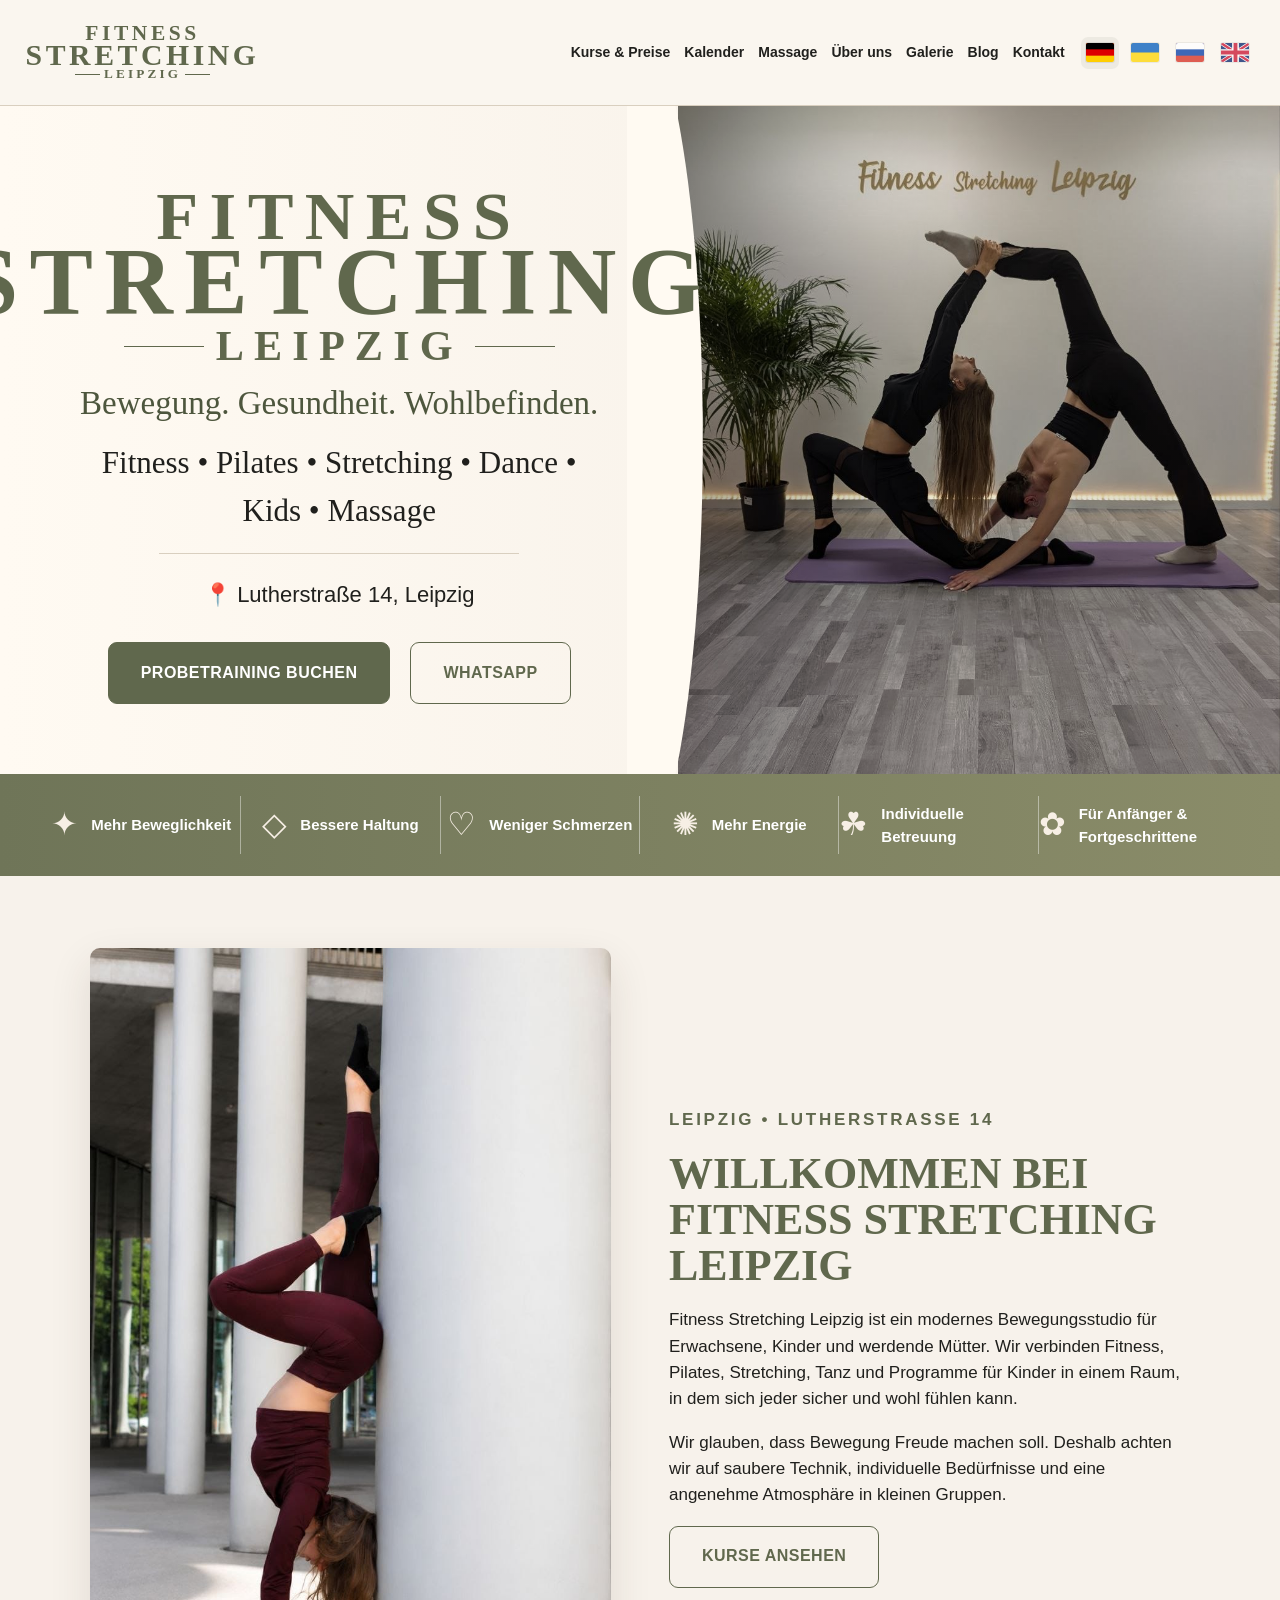
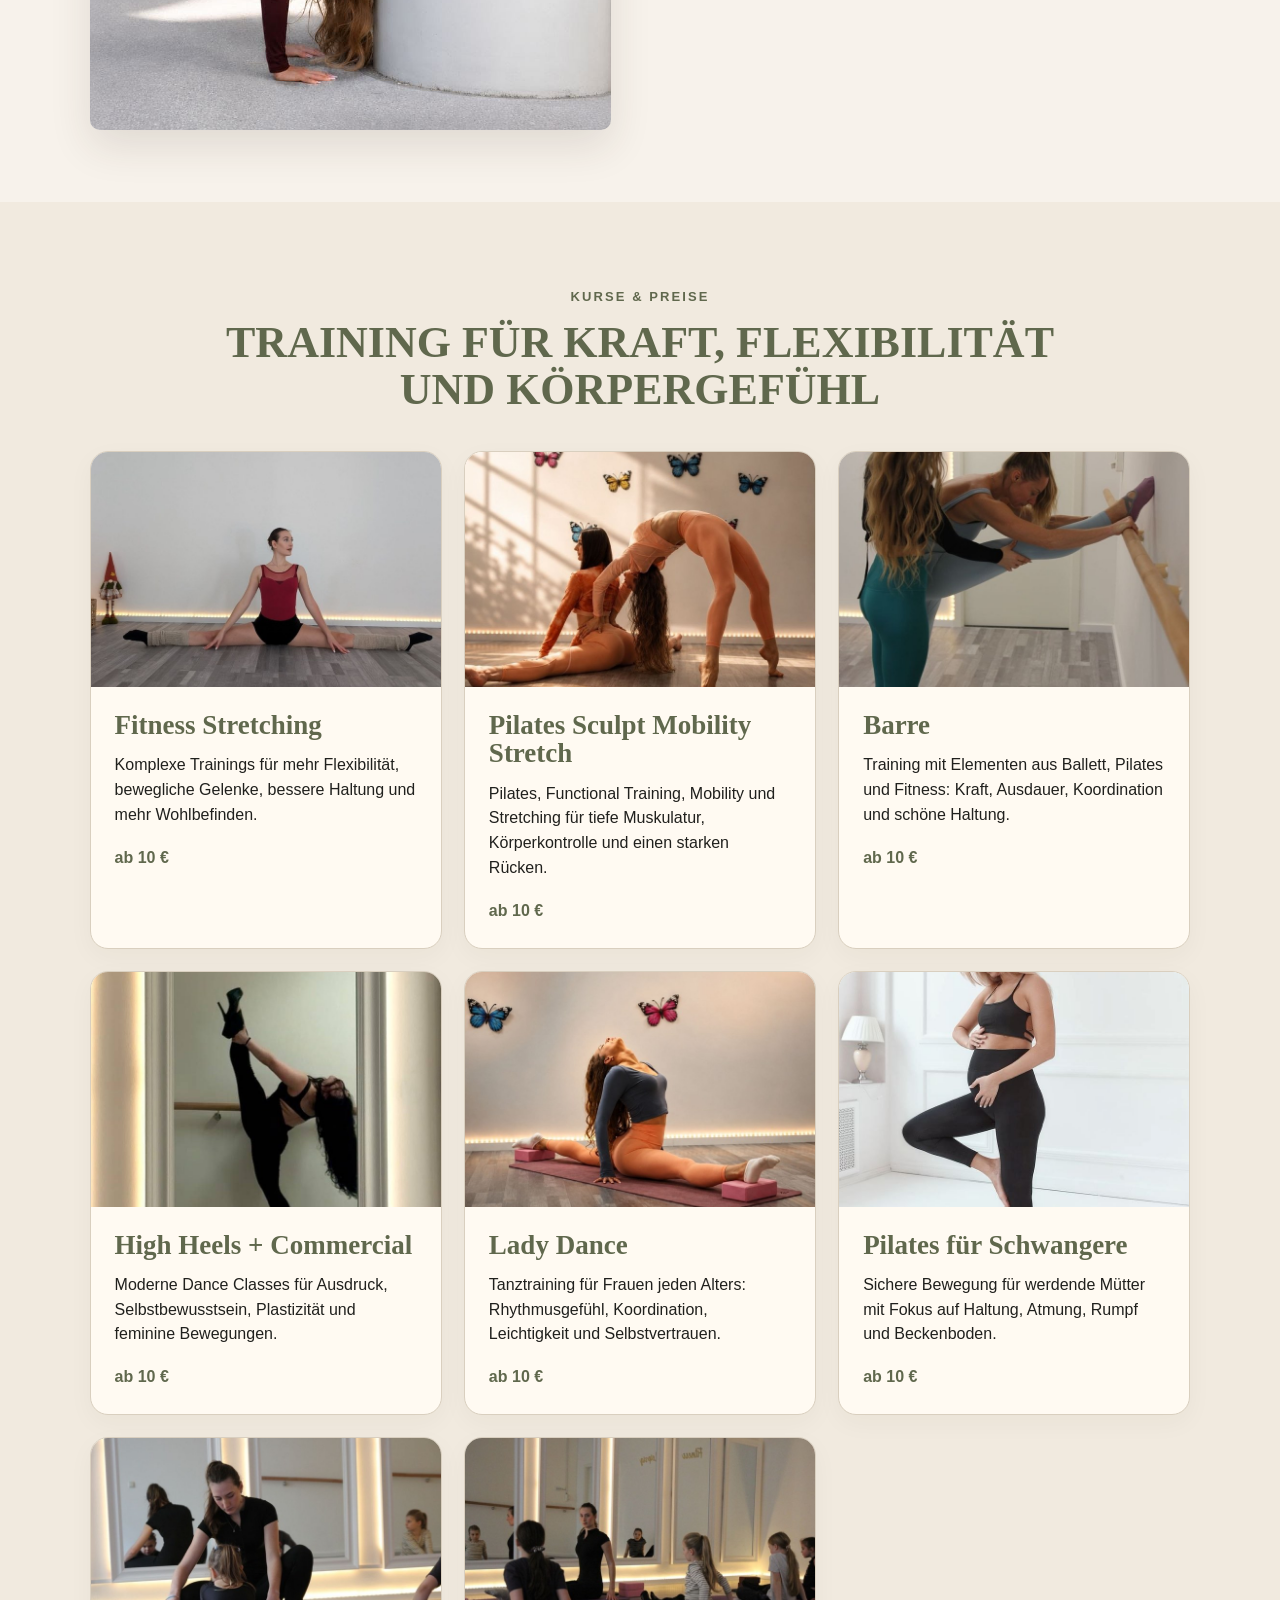
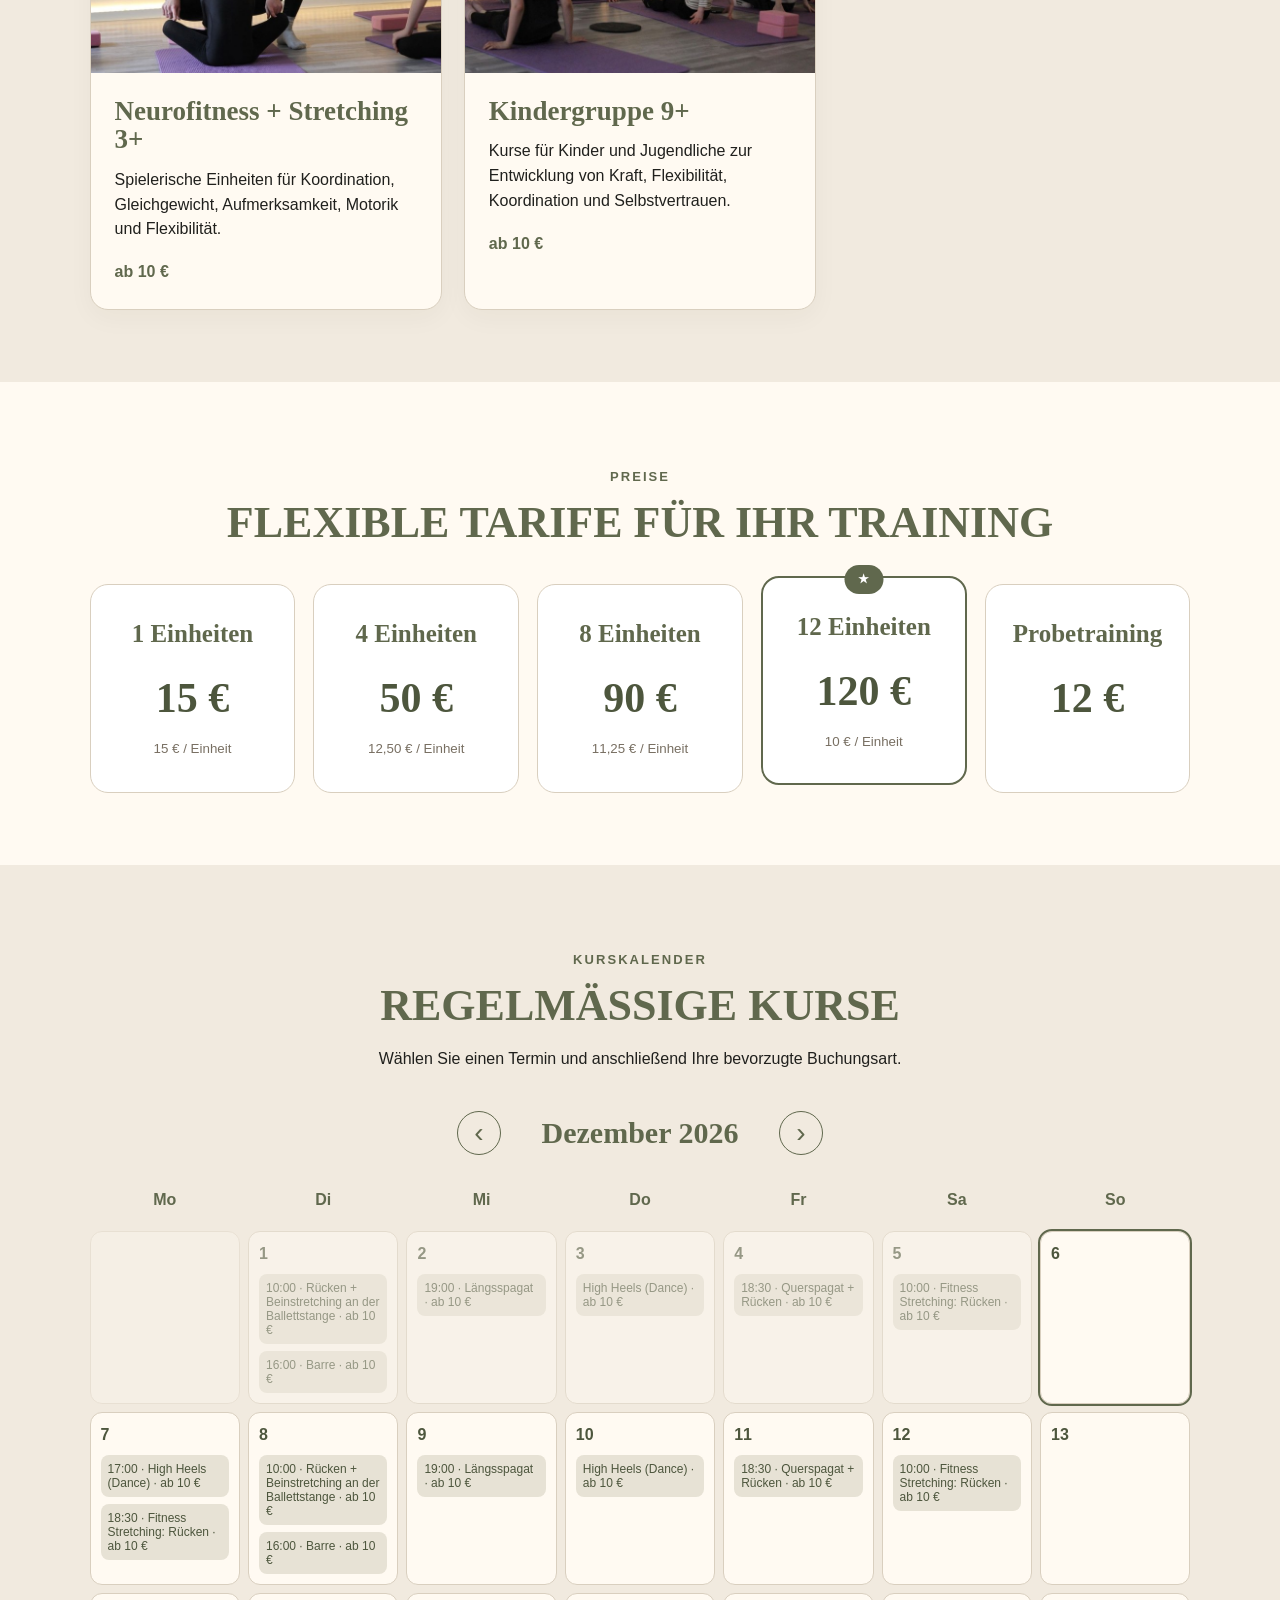
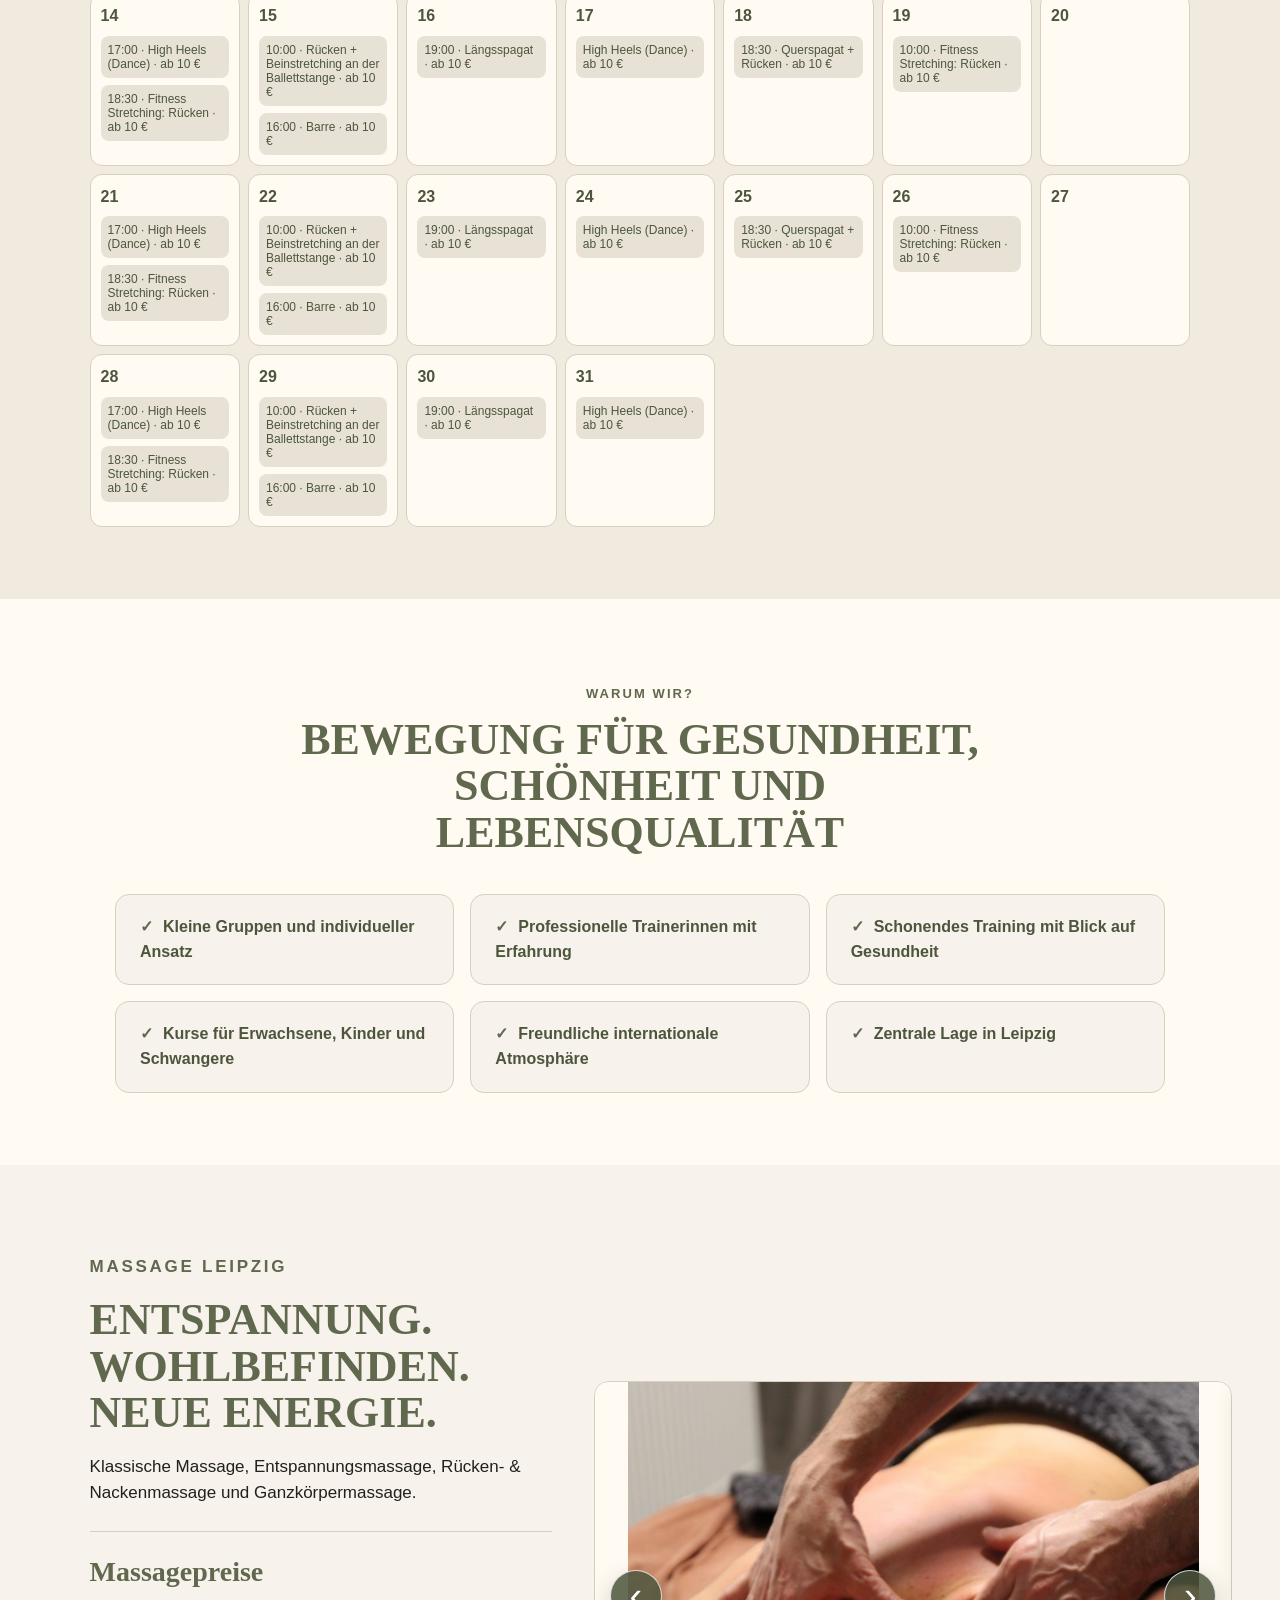
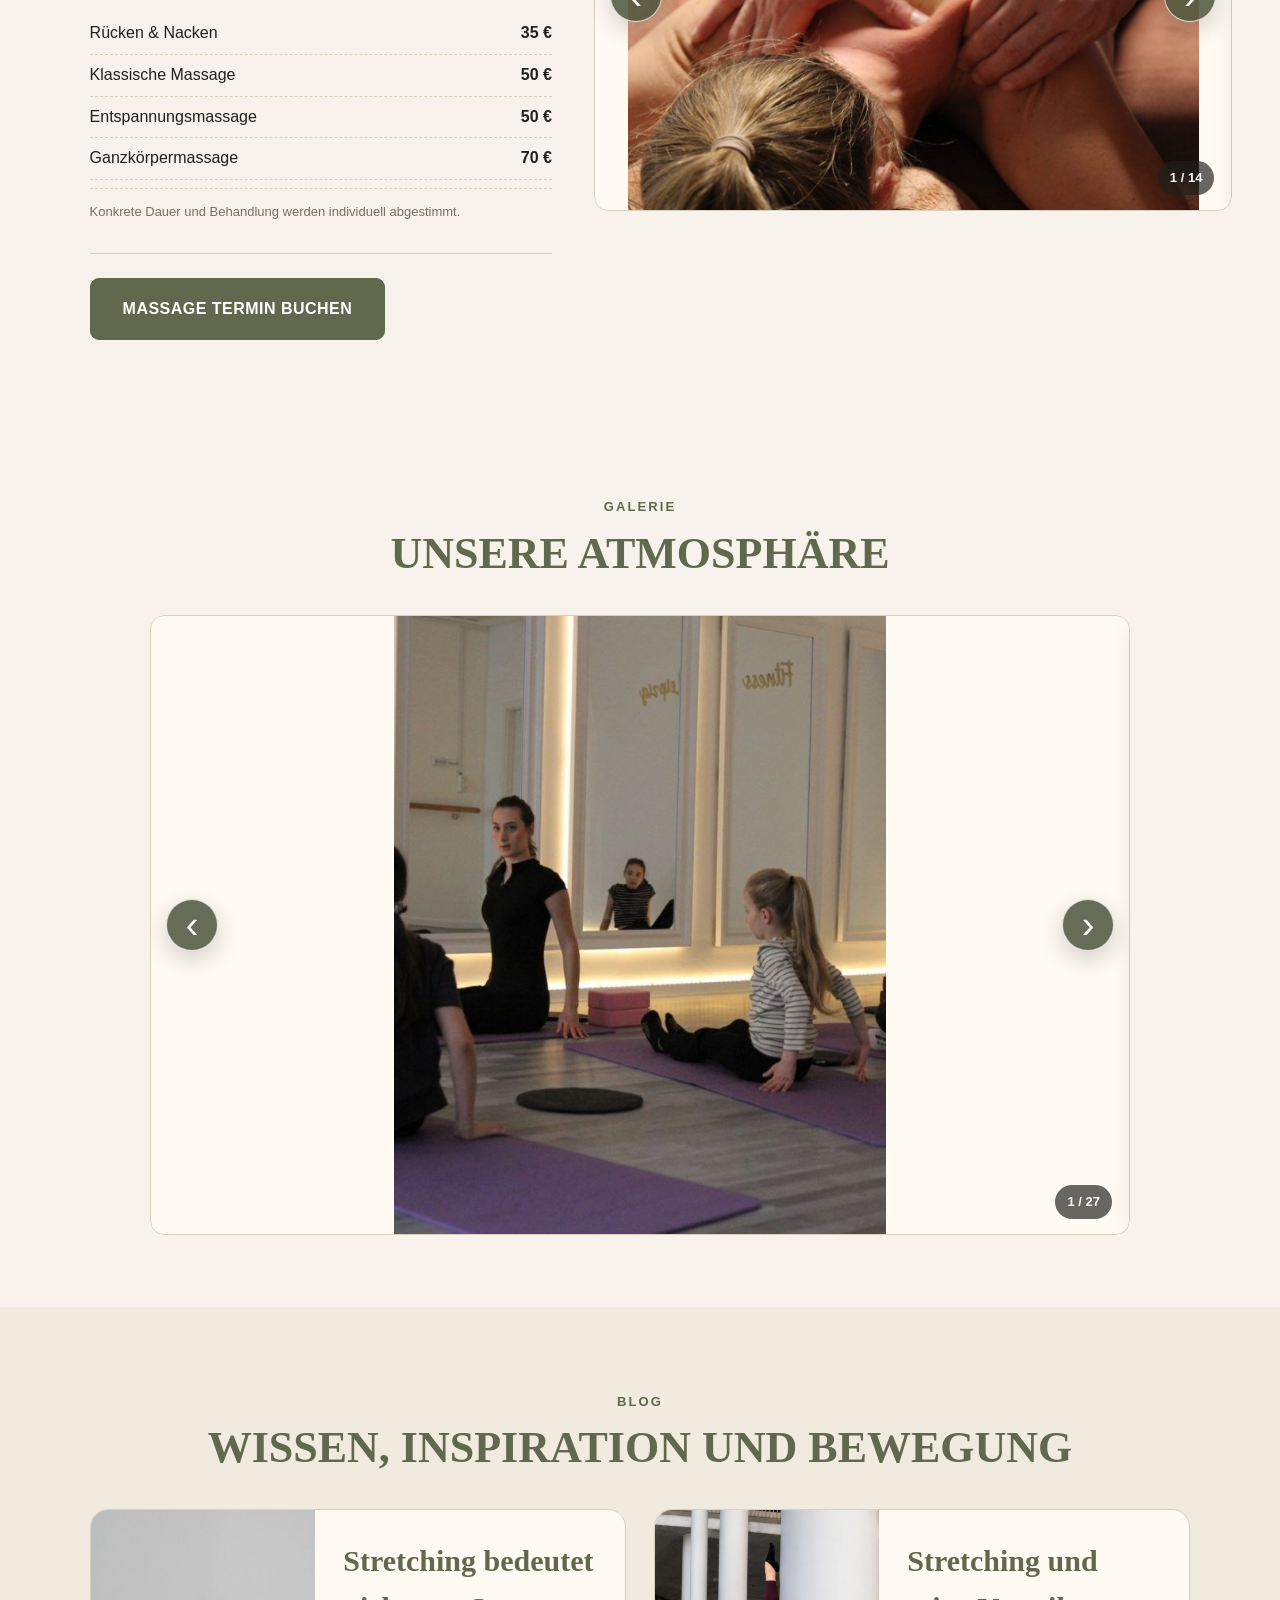
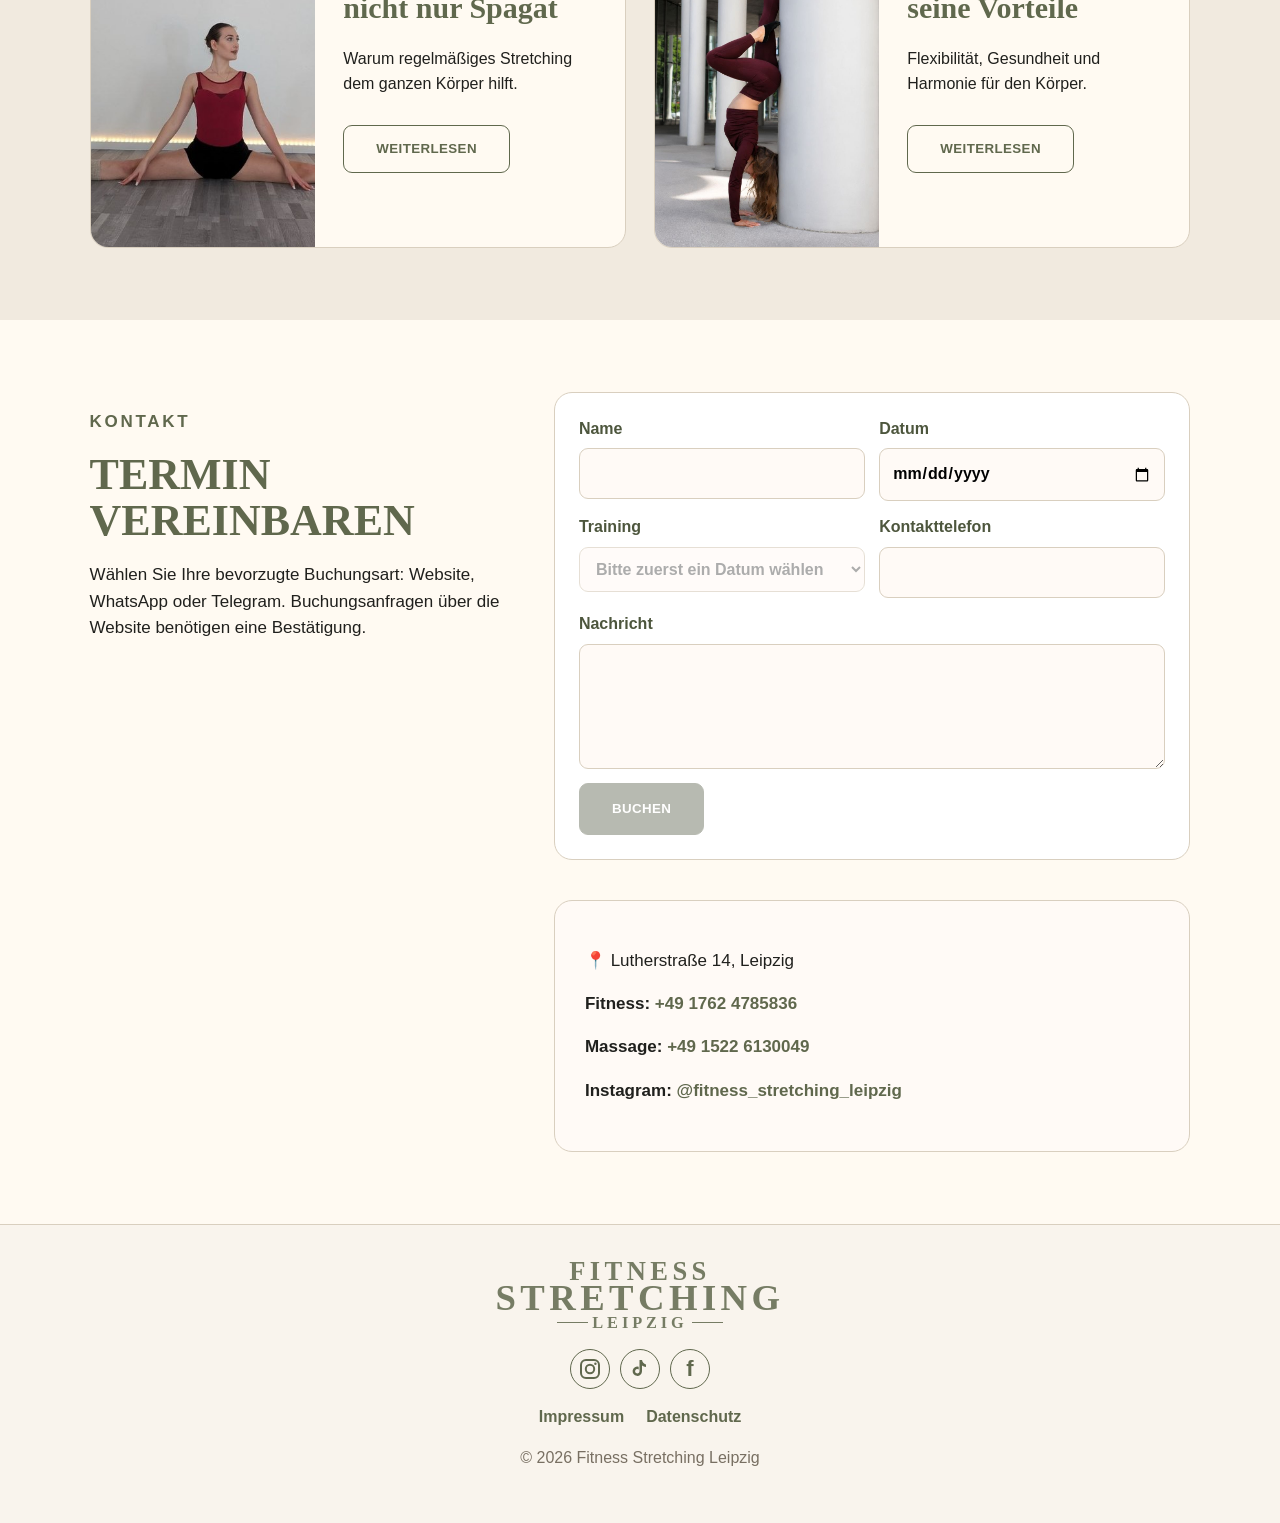
==== commit 15a9e609: "Add files via upload" ====
--- a/index.html
+++ b/index.html
@@ -11,9 +11,8 @@
 <meta property="og:url" content="https://fitness-stretching-leipzig.de/"/>
 <meta property="og:type" content="website"/>
 <meta content="Fitness Stretching Leipzig: Fitness, Pilates, Stretching, Dance, Kids Classes und Massage in Leipzig." name="description"/>
-<link href="https://fonts.googleapis.com" rel="preconnect"/>
-<link crossorigin="" href="https://fonts.gstatic.com" rel="preconnect"/>
-<link href="https://fonts.googleapis.com/css2?family=Cormorant+Garamond:wght@500;600;700&amp;family=Inter:wght@400;500;600;700;800&amp;display=swap" rel="stylesheet"/>
+<link rel="icon" type="image/png" sizes="32x32" href="assets/favicon/favicon-32.png"/>
+<link rel="apple-touch-icon" href="assets/favicon/apple-touch-icon.png"/>
 <link href="style.css" rel="stylesheet"/>
 </head>
 <body>
@@ -23,7 +22,6 @@
 </a>
 <button aria-label="Menü öffnen" class="menu-toggle">☰</button>
 <nav class="main-nav" id="mainNav">
-<a class="active" data-i18n="navHome" href="#home">Startseite</a>
 <a data-i18n="navCourses" href="#courses">Kurse &amp; Preise</a>
 <a data-i18n="navSchedule" href="#schedule">Kalender</a>
 <a data-i18n="navMassage" href="#massage">Massage</a>
@@ -32,12 +30,12 @@
 <a data-i18n="navBlog" href="#blog">Blog</a>
 <a data-i18n="navContact" href="#contact">Kontakt</a>
 </nav>
-<a class="header-cta" data-i18n="bookTrial" href="#contact">PROBETRAINING BUCHEN</a>
+<a class="header-cta booking-trigger" data-booking-type="general" data-i18n="bookTrial" href="#">PROBETRAINING BUCHEN</a>
 <div aria-label="Sprachauswahl" class="language-switch">
-<button aria-label="Deutsch" class="active" data-lang="de"><img alt="Deutsch" src="assets/flags/de.svg"/><b>DE</b></button>
-<button aria-label="Українська" data-lang="uk"><img alt="Українська" src="assets/flags/ua.svg"/><b>UA</b></button>
-<button aria-label="Русский" data-lang="ru"><img alt="Русский" src="assets/flags/ru.svg"/><b>RU</b></button>
-<button aria-label="English" data-lang="en"><img alt="English" src="assets/flags/gb.svg"/><b>EN</b></button>
+<button aria-label="Deutsch" class="active" data-lang="de" title="Deutsch"><img alt="Deutsch" src="assets/flags/de.svg"/></button>
+<button aria-label="Українська" data-lang="uk" title="Українська"><img alt="Українська" src="assets/flags/ua.svg"/></button>
+<button aria-label="Русский" data-lang="ru" title="Русский"><img alt="Русский" src="assets/flags/ru.svg"/></button>
+<button aria-label="English" data-lang="en" title="English"><img alt="English" src="assets/flags/gb.svg"/></button>
 </div>
 </header>
 <main>
@@ -51,7 +49,7 @@
 <div class="divider"></div>
 <p class="address">📍 <span data-i18n="address">Lutherstraße 14, Leipzig</span></p>
 <div class="hero-actions">
-<a class="btn primary" data-i18n="bookTrial" href="#contact">PROBETRAINING BUCHEN</a>
+<a class="btn primary booking-trigger" data-booking-type="general" data-i18n="bookTrial" href="#">PROBETRAINING BUCHEN</a>
 <a class="btn secondary" href="https://wa.me/4917624785836" rel="noopener" target="_blank">WhatsApp</a>
 </div>
 </div>
@@ -94,13 +92,7 @@
 
 <section class="section prices-section" id="prices">
 <div class="section-head"><p class="eyebrow" data-i18n="pricesEyebrow">Preise</p><h2 data-i18n="pricesTitle">Flexible Tarife für Ihr Training</h2></div>
-<div class="price-grid">
-<article class="price-card"><h3 data-i18n="trial">Probetraining</h3><strong>12 €</strong></article>
-<article class="price-card"><h3 data-i18n="single">Einzelstunde</h3><strong>15 €</strong></article>
-<article class="price-card"><h3 data-i18n="fourClasses">4 Einheiten</h3><strong>50 €</strong></article>
-<article class="price-card"><h3 data-i18n="eightClasses">8 Einheiten</h3><strong>90 €</strong></article>
-<article class="price-card featured"><span data-i18n="bestValue">Beliebt</span><h3 data-i18n="twelveClasses">12 Einheiten</h3><strong>120 €</strong><small data-i18n="tenPerClass">10 € pro Einheit</small></article>
-</div>
+<div class="price-grid" id="fitnessPriceGrid"></div>
 </section>
 <section class="section schedule-section muted" id="schedule">
 <div class="section-head"><p class="eyebrow" data-i18n="scheduleEyebrow">Kurskalender</p><h2 data-i18n="scheduleTitle">Regelmäßige Kurse</h2><p data-i18n="scheduleHint">Wählen Sie einen Termin und schreiben Sie uns zur Buchung.</p></div>
@@ -127,8 +119,8 @@
 <p class="eyebrow">Massage Leipzig</p>
 <h2 data-i18n="massageTitle">Entspannung. Wohlbefinden. Neue Energie.</h2>
 <p data-i18n="massageText">Klassische Massage, Entspannungsmassage, Rücken- &amp; Nackenmassage und Ganzkörpermassage.</p>
-<div class="massage-price-list"><h3 data-i18n="massagePrices">Massagepreise</h3><div><span data-i18n="massageBack">Rücken & Nacken</span><b>35 €</b></div><div><span data-i18n="massageClassic">Klassische Massage</span><b>50 €</b></div><div><span data-i18n="massageRelax">Entspannungsmassage</span><b>50 €</b></div><div><span data-i18n="massageFull">Ganzkörpermassage</span><b>70 €</b></div><p class="price-note" data-i18n="massagePriceNote">Konkrete Dauer und Behandlung werden individuell abgestimmt.</p></div>
-<a class="btn primary" data-i18n="massageBook" href="https://wa.me/4915226130049" rel="noopener" target="_blank">Massage Termin buchen</a>
+<div class="massage-price-list"><h3 data-i18n="massagePrices">Massagepreise</h3><div id="massagePriceGrid"></div><p class="price-note" data-i18n="massagePriceNote">Konkrete Dauer und Behandlung werden individuell abgestimmt.</p></div>
+<a class="btn primary booking-trigger" data-booking-type="massage" data-i18n="massageBook" href="#">Massage Termin buchen</a>
 </div>
 <div class="massage-media"><div class="photo-slider massage-slider" data-slider="massage"><div class="slider-viewport"><div class="slider-track"><div class="slider-slide"><img alt="Massage und Fitness Stretching Leipzig" loading="lazy" src="assets/banner-massage-fitness.jpg"/></div><div class="slider-slide"><img alt="Sportmassage" loading="lazy" src="assets/massage/massage-01.jpg"/></div><div class="slider-slide"><img alt="Bambusmassage" loading="lazy" src="assets/massage/massage-02.jpg"/></div><div class="slider-slide"><img alt="Schröpfgläser" loading="lazy" src="assets/massage/massage-03.jpg"/></div><div class="slider-slide"><img alt="Apparative Massage" loading="lazy" src="assets/massage/massage-04.jpg"/></div><div class="slider-slide"><img alt="Klassische Massage" loading="lazy" src="assets/massage/massage-05.jpg"/></div><div class="slider-slide"><img alt="Schröpfmassage" loading="lazy" src="assets/massage/massage-06.jpg"/></div><div class="slider-slide"><img alt="Schröpftherapie" loading="lazy" src="assets/massage/massage-07.jpg"/></div><div class="slider-slide"><img alt="Schröpftherapie Rücken" loading="lazy" src="assets/massage/massage-08.jpg"/></div><div class="slider-slide"><img alt="Fußmassage" loading="lazy" src="assets/massage/massage-09.jpg"/></div><div class="slider-slide"><img alt="Bambusmassage Füße" loading="lazy" src="assets/massage/massage-10.jpg"/></div><div class="slider-slide"><img alt="Massage unterer Rücken" loading="lazy" src="assets/massage/massage-11.jpg"/></div><div class="slider-slide"><img alt="Nackenmassage" loading="lazy" src="assets/massage/massage-12.jpg"/></div><div class="slider-slide"><img alt="Massage Raum" loading="lazy" src="assets/massage/massage-13.jpg"/></div></div></div><button aria-label="Vorheriges Foto" class="slider-arrow slider-prev" type="button">‹</button><button aria-label="Nächstes Foto" class="slider-arrow slider-next" type="button">›</button><div aria-live="polite" class="slider-counter">1 / 14</div></div></div>
 </section>
@@ -143,13 +135,10 @@
 <section class="section blog-section muted" id="blog">
 <div class="section-head"><p class="eyebrow" data-i18n="blogEyebrow">Blog</p><h2 data-i18n="blogTitle">Wissen, Inspiration und Bewegung</h2></div>
 <div class="blog-carousel" data-blog-carousel>
-<div class="blog-grid">
-<article class="blog-card"><img src="assets/courses/stretching.jpg" alt="Stretching" loading="lazy"><div><h3 data-i18n="article1Title">Stretching bedeutet nicht nur Spagat</h3><p data-i18n="article1Excerpt">Warum regelmäßiges Stretching dem ganzen Körper hilft.</p><button class="btn outline blog-open" data-article="1" data-i18n="readMore">Weiterlesen</button></div></article>
-<article class="blog-card"><img src="assets/intro-v7.png" alt="Vorteile von Stretching" loading="lazy"><div><h3 data-i18n="article2Title">Stretching und seine Vorteile</h3><p data-i18n="article2Excerpt">Flexibilität, Gesundheit und Harmonie für den Körper.</p><button class="btn outline blog-open" data-article="2" data-i18n="readMore">Weiterlesen</button></div></article>
-</div>
+<div class="blog-grid" id="blogGrid"></div>
 <div class="blog-mobile-controls" aria-label="Blog navigation">
 <button class="blog-prev" type="button" aria-label="Previous article">‹</button>
-<span class="blog-counter" aria-live="polite">1 / 2</span>
+<span class="blog-counter" aria-live="polite">0 / 0</span>
 <button class="blog-next" type="button" aria-label="Next article">›</button>
 </div>
 </div>
@@ -159,9 +148,17 @@
 <div>
 <p class="eyebrow" data-i18n="contactEyebrow">Kontakt</p>
 <h2 data-i18n="contactTitle">Termin vereinbaren</h2>
-<p data-i18n="contactText">Schreiben Sie uns direkt über WhatsApp oder Instagram. Wir melden uns schnellstmöglich zurück.</p>
+<p data-i18n="contactText">Die Online-Buchung erfolgt über unseren Telegram-Bot. Für allgemeine Fragen erreichen Sie uns auch telefonisch oder über unsere sozialen Netzwerke.</p>
 </div>
-<form class="booking-form" id="bookingForm"><label><span data-i18n="formName">Name</span><input id="bookingName" required></label><label><span data-i18n="formService">Service</span><select id="bookingService"><option data-i18n="serviceClass">Training</option><option data-i18n="serviceMassage">Massage</option></select></label><label><span data-i18n="formDate">Wunschtermin</span><input id="bookingDate" type="date"></label><label><span data-i18n="formContact">Telefon / Messenger</span><input id="bookingContact" required></label><label class="wide"><span data-i18n="formMessage">Nachricht</span><textarea id="bookingMessage" rows="4"></textarea></label><div class="booking-actions wide"><button class="btn primary" type="submit" data-i18n="sendWhatsApp">Über WhatsApp senden</button><a class="btn secondary telegram-placeholder" href="#" data-i18n="sendTelegram">Telegram</a></div></form>
+<div class="booking-form" id="bookingForm" data-mode="training">
+<label><span data-i18n="formName">Name</span><input id="bookingName" type="text" autocomplete="name" required></label>
+<label><span data-i18n="formDate">Datum</span><input id="bookingDate" type="date" required></label>
+<label><span id="bookingOptionLabel">Training</span><select id="bookingOption" required disabled></select></label>
+<label><span data-i18n="formContact">Kontakttelefon</span><input id="bookingContact" type="tel" autocomplete="tel" required></label>
+<label class="wide"><span data-i18n="formMessage">Nachricht</span><textarea id="bookingMessage" rows="4"></textarea></label>
+<div class="booking-actions wide"><button class="btn primary site-booking-submit" type="button" data-i18n="bookNow" disabled>BUCHEN</button></div>
+</div>
+<div class="booking-choice-modal" id="bookingChoiceModal" aria-hidden="true"><div class="booking-choice-dialog"><button class="booking-choice-close" type="button" aria-label="Schließen">×</button><h3 data-i18n="bookingChoose">Buchungsart wählen</h3><div class="booking-choice-list"><button type="button" class="btn outline" id="bookOnSite" data-i18n="bookingSite">Auf der Website (Bestätigung erforderlich)</button><a class="btn outline" id="bookWhatsApp" href="#" data-i18n="bookingWhatsApp">WhatsApp</a><a class="btn outline" id="bookTelegram" href="#" data-i18n="bookingTelegram">Telegram</a></div><p class="booking-note" data-i18n="bookingChoiceNote">WhatsApp und Telegram werden – je nach Gerät – in der App oder im Browser geöffnet.</p></div></div>
 <div class="contact-box">
 <p><strong>📍</strong> Lutherstraße 14, Leipzig</p>
 <p><strong>Fitness:</strong> <a href="https://wa.me/4917624785836">+49 1762 4785836</a></p>
@@ -170,7 +167,7 @@
 </div>
 </section>
 </main>
-<footer><div class="brand-logo footer-logo"><span class="logo-line-1">FITNESS</span><span class="logo-line-2">STRETCHING</span><span class="logo-line-3"><i></i>LEIPZIG<i></i></span></div><div aria-label="Soziale Netzwerke" class="social-placeholders"><a class="social-placeholder" href="https://www.instagram.com/fitness_stretching_leipzig/" target="_blank" rel="noopener"><img alt="Instagram" src="assets/social/instagram.svg"></a><a class="social-placeholder" href="https://www.tiktok.com/@fitness.stretchin" target="_blank" rel="noopener"><img alt="TikTok" src="assets/social/tiktok.svg"></a><a class="social-placeholder" href="https://www.facebook.com/profile.php?id=61568380655785" target="_blank" rel="noopener"><span style="font-weight:900;font-size:22px">f</span></a><a class="social-placeholder telegram-placeholder" href="#"><img alt="Telegram" src="assets/social/telegram.svg"></a></div><nav aria-label="Rechtliche Hinweise" class="footer-legal"><a href="impressum.html">Impressum</a><a href="datenschutz.html">Datenschutz</a></nav><p>© 2026 Fitness Stretching Leipzig</p></footer>
+<footer><div class="brand-logo footer-logo"><span class="logo-line-1">FITNESS</span><span class="logo-line-2">STRETCHING</span><span class="logo-line-3"><i></i>LEIPZIG<i></i></span></div><div aria-label="Soziale Netzwerke" class="social-placeholders"><a class="social-placeholder" href="https://www.instagram.com/fitness_stretching_leipzig/" target="_blank" rel="noopener noreferrer"><img alt="Instagram" src="assets/social/instagram.svg"></a><a class="social-placeholder" href="https://www.tiktok.com/@fitness.stretchin" target="_blank" rel="noopener noreferrer"><img alt="TikTok" src="assets/social/tiktok.svg"></a><a class="social-placeholder" href="https://www.facebook.com/profile.php?id=61568380655785" target="_blank" rel="noopener noreferrer" aria-label="Facebook"><span style="font-weight:900;font-size:22px">f</span></a></div><nav aria-label="Rechtliche Hinweise" class="footer-legal"><a href="impressum.html">Impressum</a><a href="datenschutz.html">Datenschutz</a></nav><p>© 2026 Fitness Stretching Leipzig</p></footer>
 <script src="script.js"></script>
 </body>
 </html>
--- a/style.css
+++ b/style.css
@@ -86,3 +86,21 @@
   .blog-mobile-controls button{width:46px;height:46px;border-radius:50%;border:1px solid var(--olive);background:transparent;color:var(--olive);font-size:28px;line-height:1;cursor:pointer}
   .blog-counter{min-width:48px;text-align:center;color:var(--olive);font-weight:800}
 }
+
+/* v9.1 fixes */
+.language-switch{gap:7px}.language-switch button{width:38px;height:32px;padding:5px;justify-content:center}.language-switch img{width:28px;height:19px}.language-switch b{display:none}
+#massagePriceGrid{display:block!important}#massagePriceGrid>div{display:flex;justify-content:space-between;gap:20px;padding:8px 0;border-bottom:1px dashed var(--line)}
+.booking-choice-modal{position:fixed;inset:0;background:rgba(20,20,18,.68);display:none;align-items:center;justify-content:center;padding:20px;z-index:1200}.booking-choice-modal.open{display:flex}.booking-choice-dialog{position:relative;width:min(560px,100%);background:var(--cream);border-radius:18px;padding:34px;border:1px solid var(--line)}.booking-choice-dialog h3{font-family:var(--serif);font-size:30px;color:var(--olive);margin:0 40px 22px 0}.booking-choice-close{position:absolute;right:14px;top:8px;border:0;background:transparent;font-size:36px;color:var(--olive);cursor:pointer}.booking-choice-list{display:grid;gap:12px}.booking-choice-list .btn{width:100%;text-transform:none}.booking-note{font-size:13px!important;color:var(--muted);margin:16px 0 0}.booking-choice-open{min-width:230px}
+body.modal-open{overflow:hidden}.booking-choice-list .btn.disabled{opacity:.45;cursor:not-allowed;pointer-events:none}.booking-choice-dialog{box-shadow:0 24px 80px rgba(20,20,18,.22)}
+
+/* v9 latest: header width and booking form validation */
+html,body{max-width:100%;overflow-x:hidden}
+.site-header{width:100%;max-width:100%;padding-left:clamp(14px,2vw,30px);padding-right:clamp(14px,2vw,30px);gap:clamp(10px,1.3vw,20px)}
+.header-logo{font-size:clamp(25px,2.15vw,34px);min-width:clamp(190px,16vw,250px);flex:0 1 auto}
+.main-nav{gap:clamp(12px,1.35vw,22px);min-width:0;flex:1 1 auto;justify-content:flex-end}
+.main-nav a{font-size:clamp(14px,1.08vw,17px)}
+.header-cta{padding:14px clamp(14px,1.35vw,21px);font-size:clamp(13px,1.05vw,16px);flex:0 0 auto}
+.language-switch{flex:0 0 auto}
+.site-booking-submit:disabled{opacity:.45;cursor:not-allowed;filter:grayscale(.25);box-shadow:none}
+#bookingOption:disabled{opacity:.65;cursor:not-allowed}
+@media(max-width:1360px){.header-cta{display:none}.main-nav{gap:14px}.header-logo{min-width:205px}}
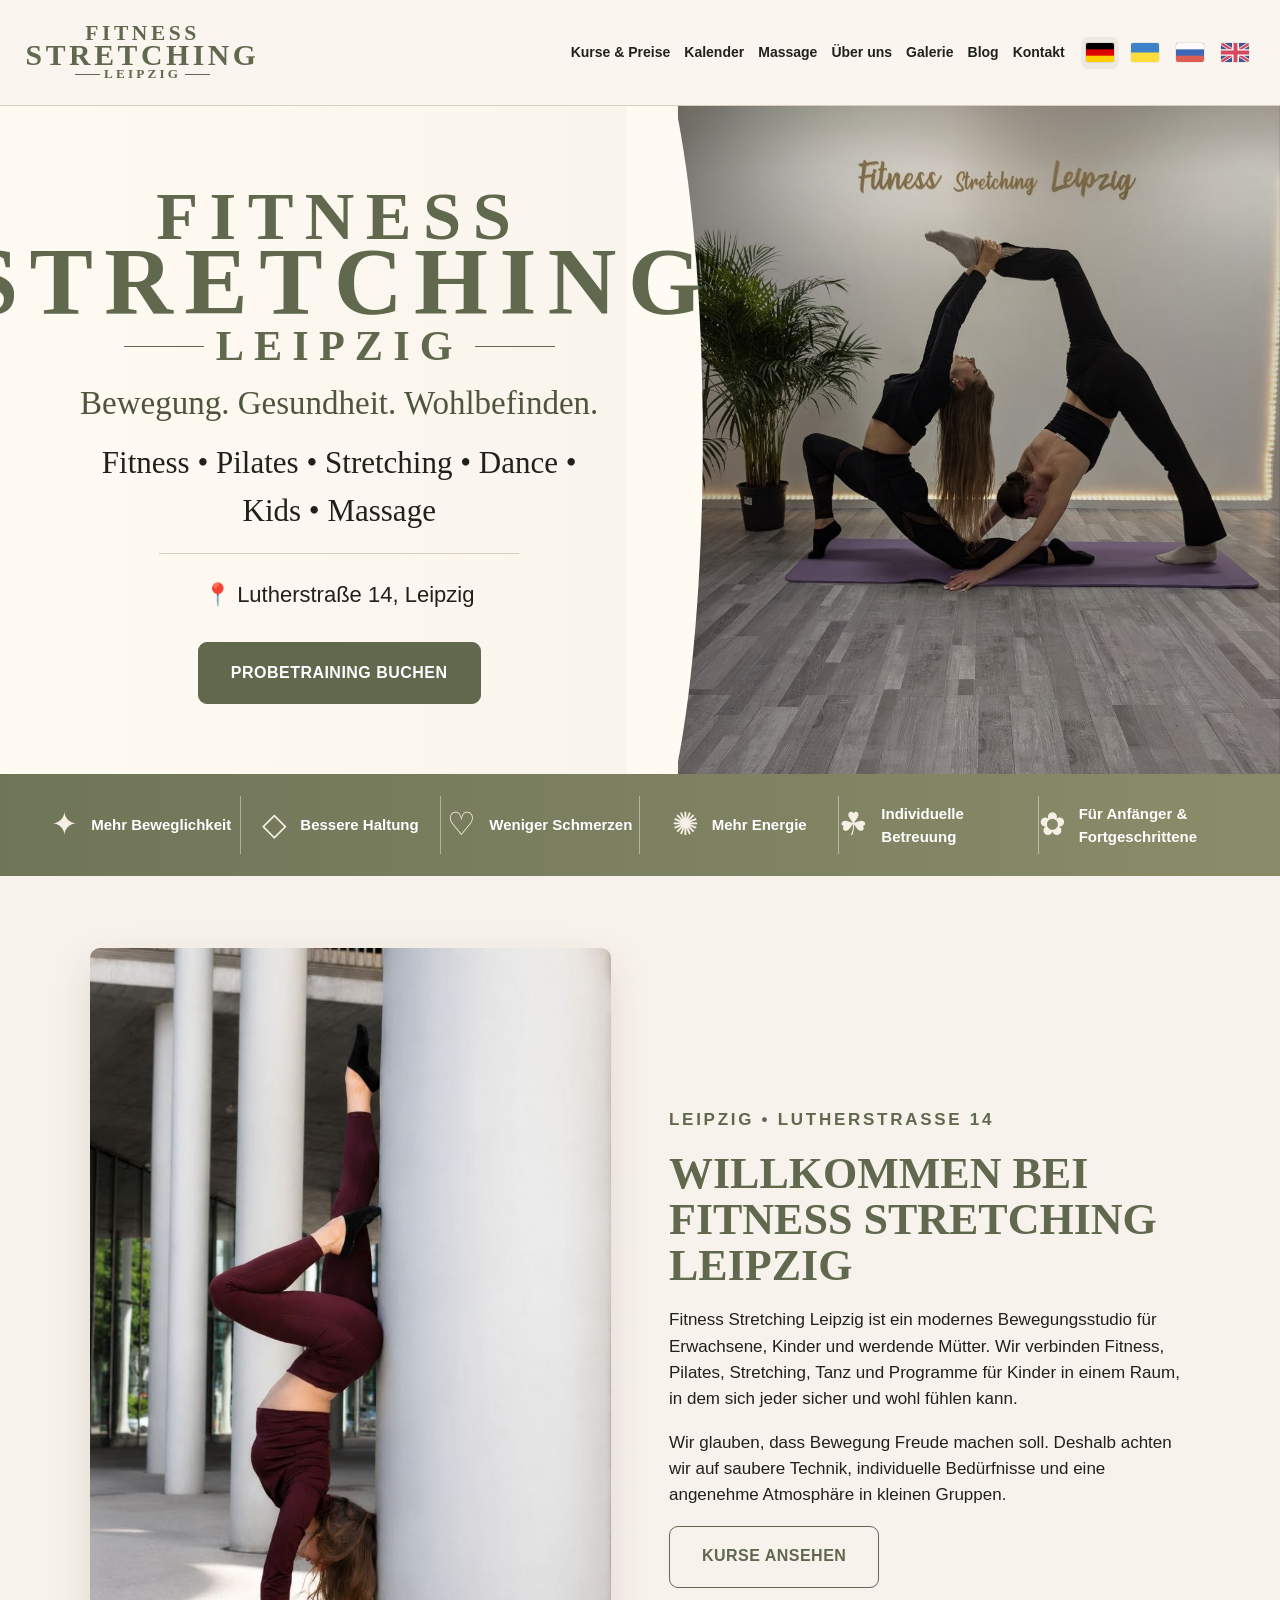
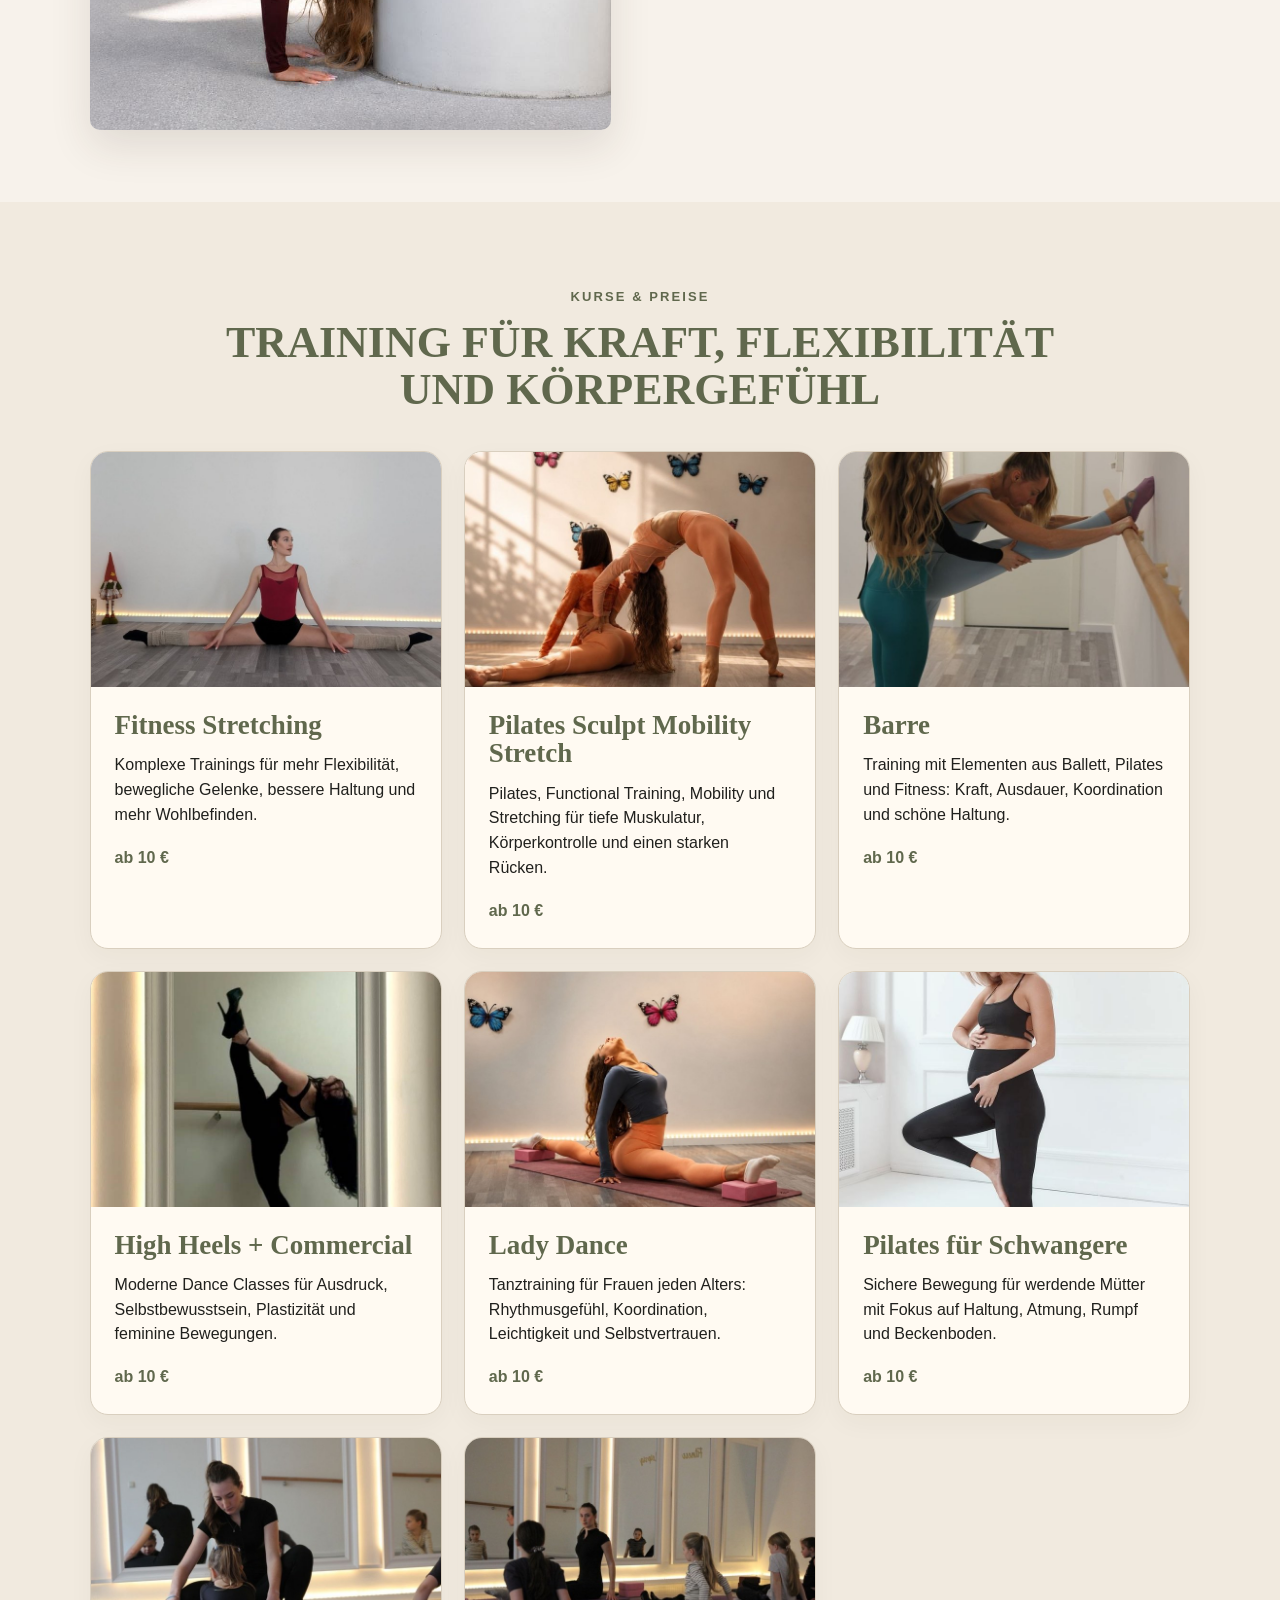
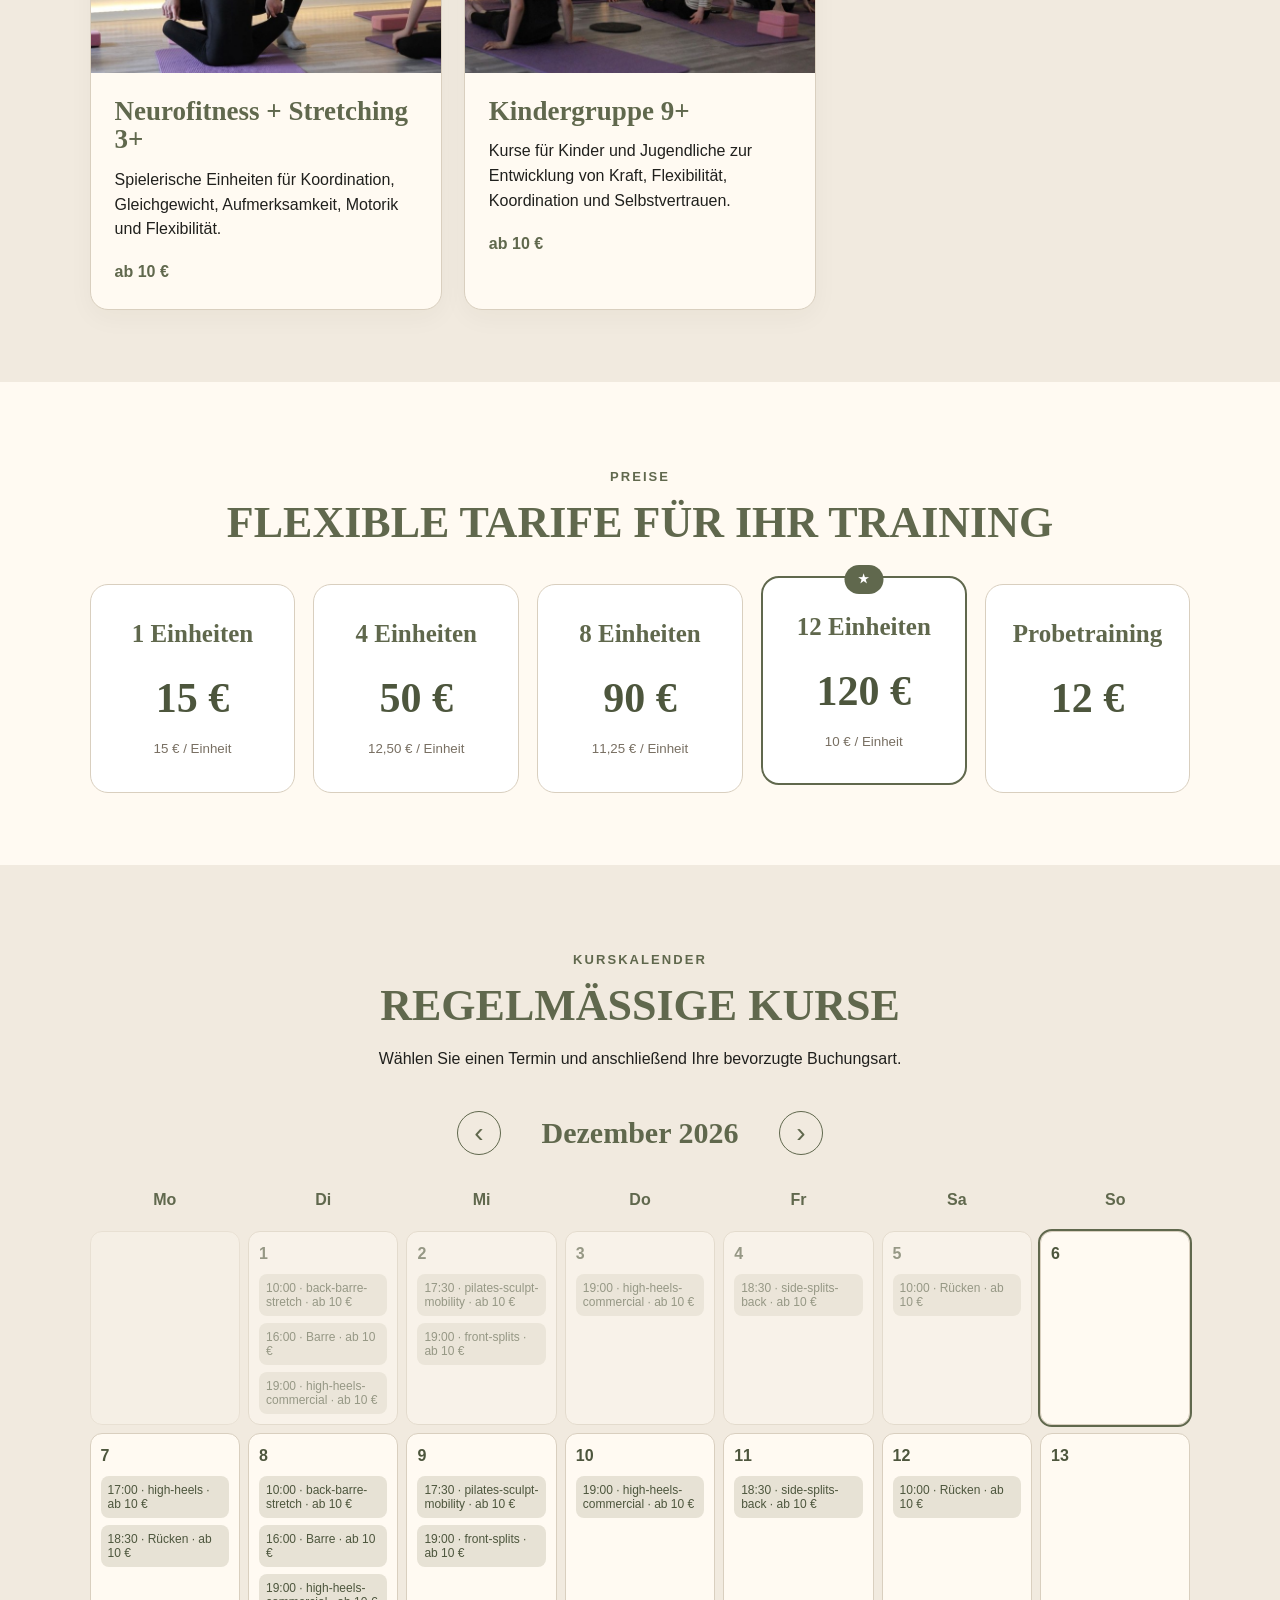
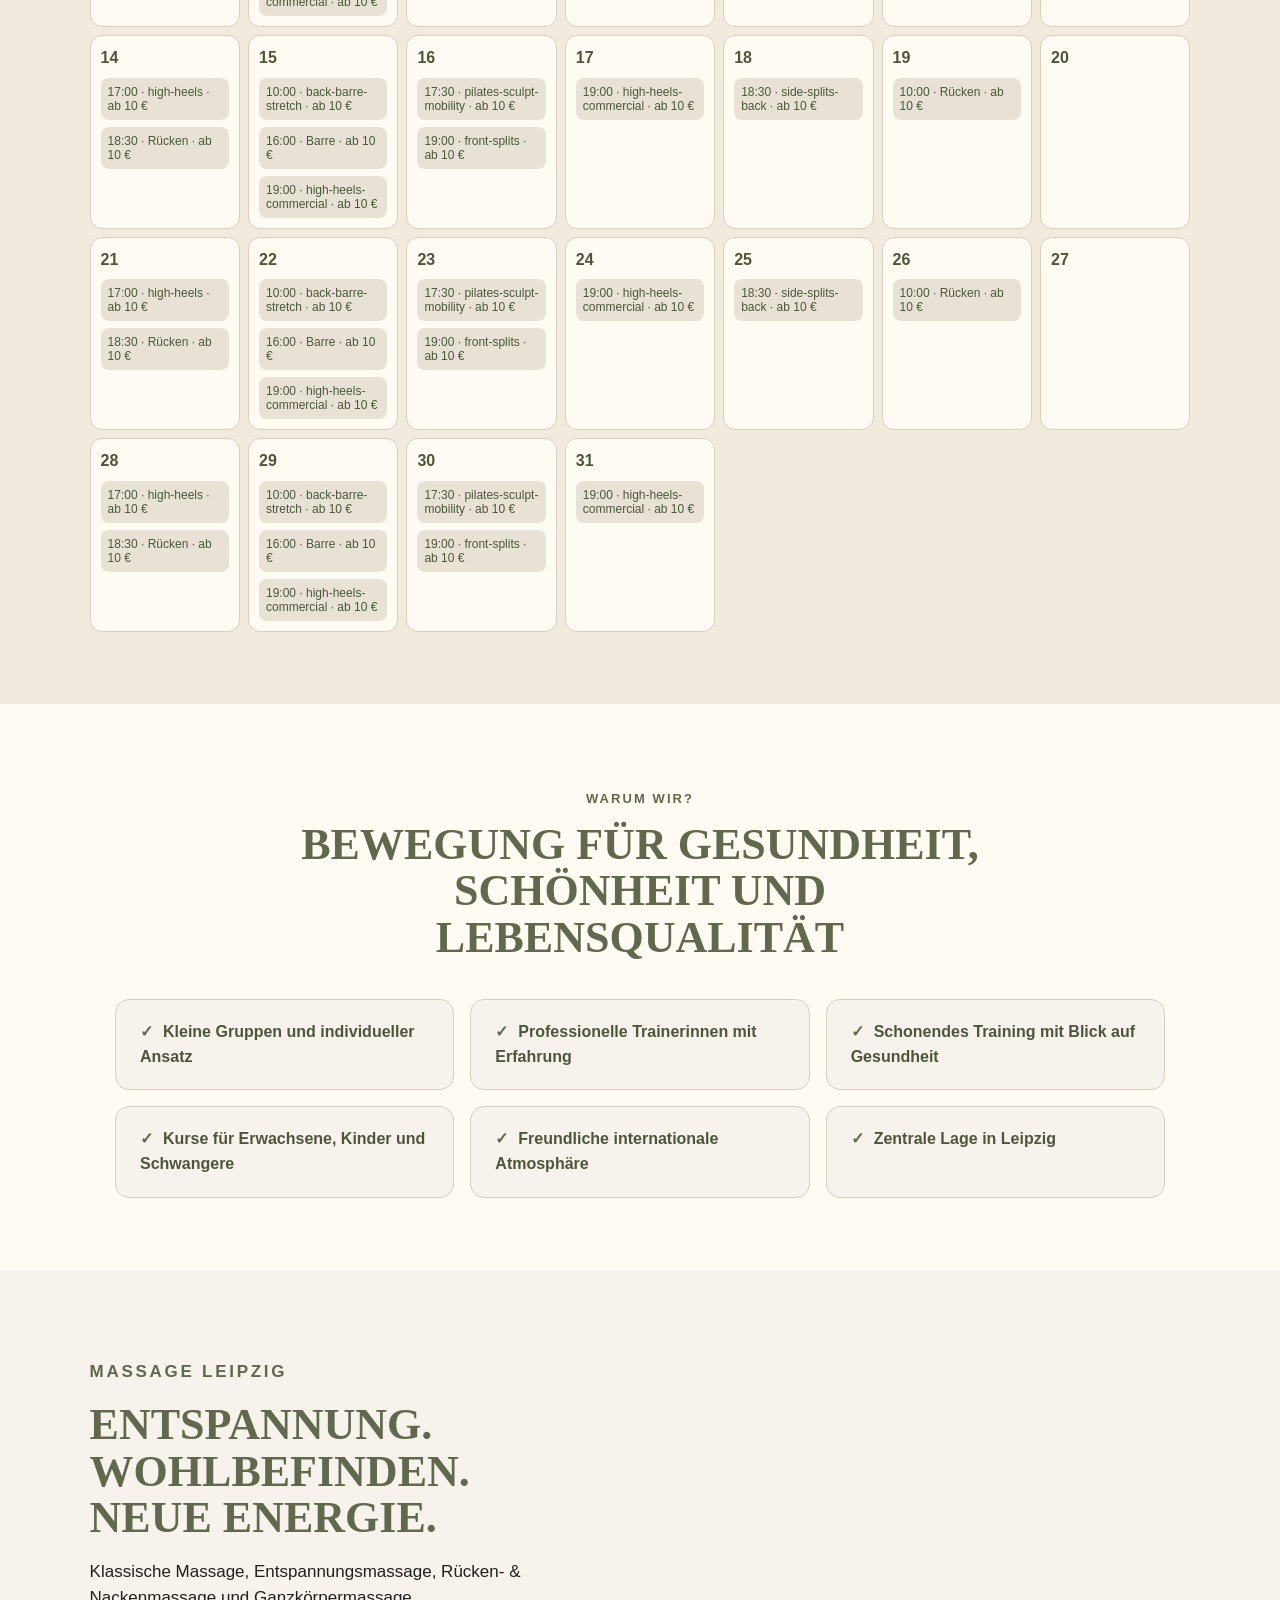
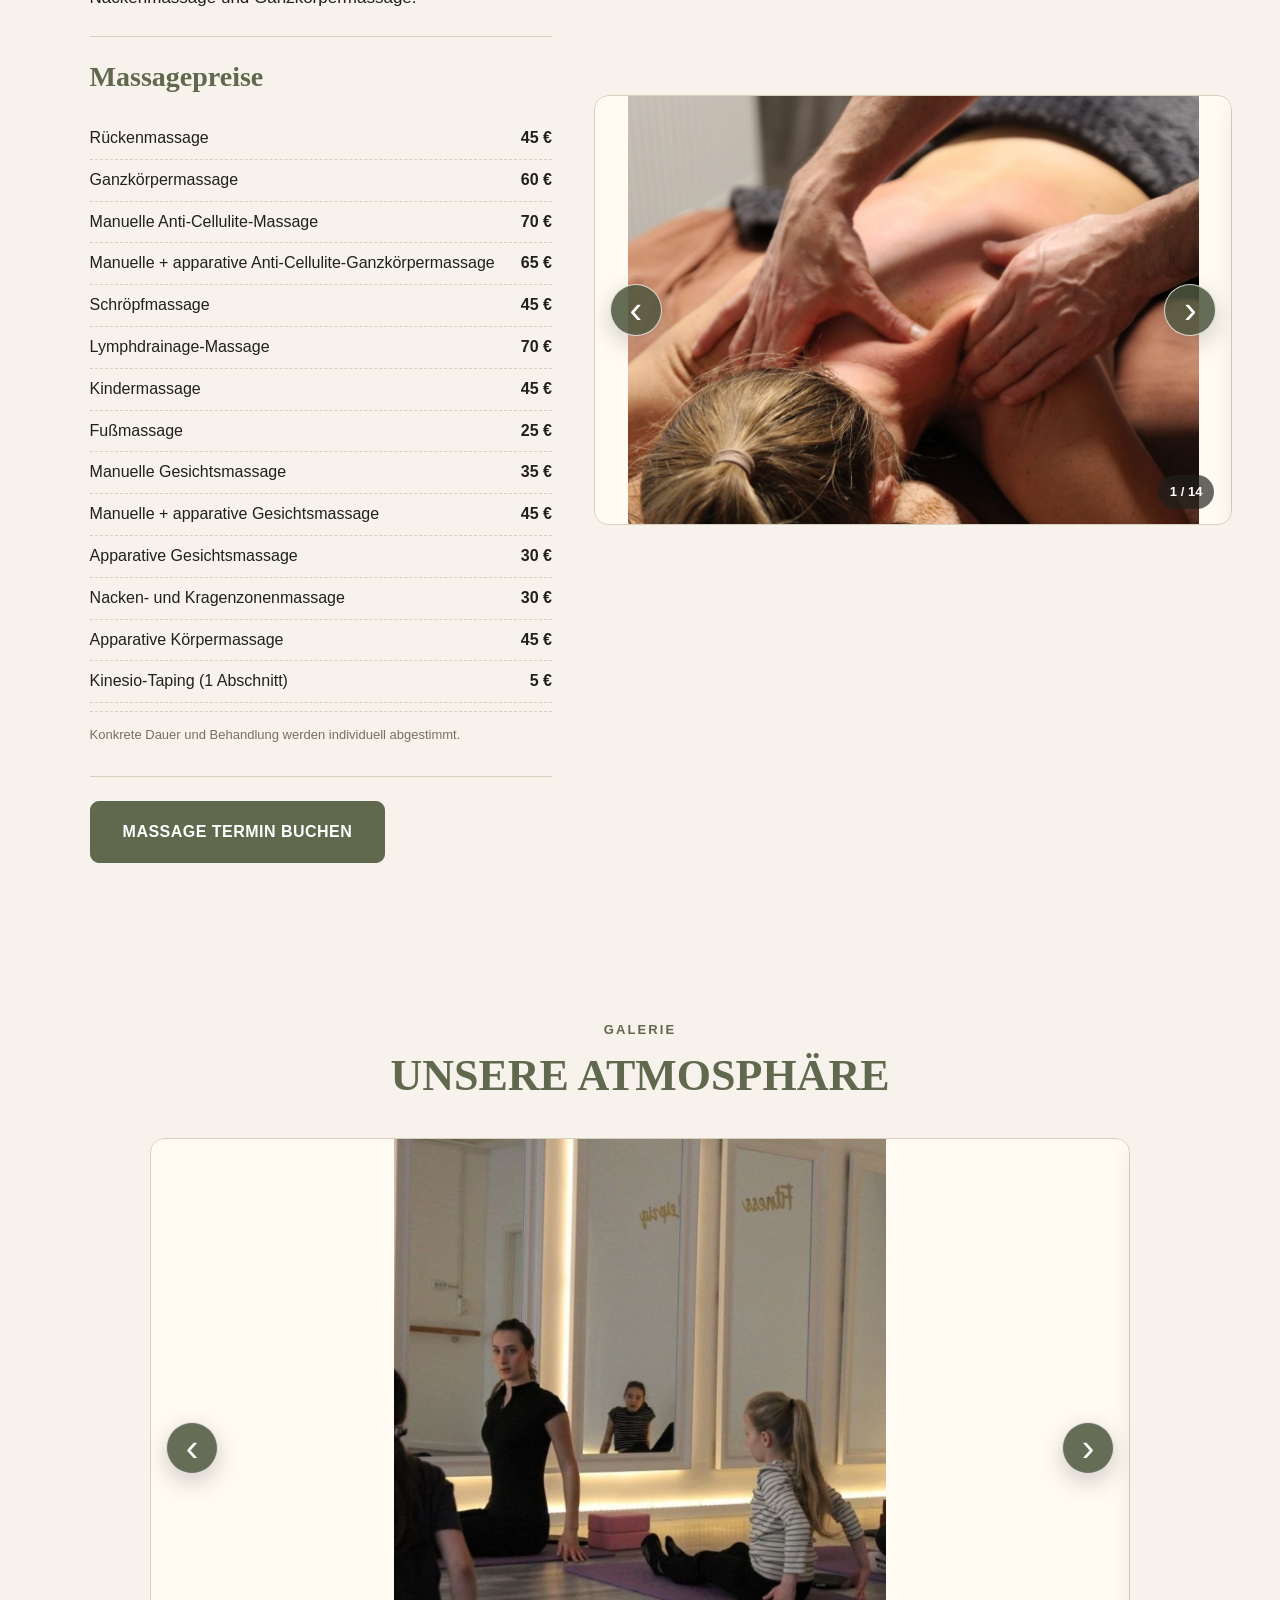
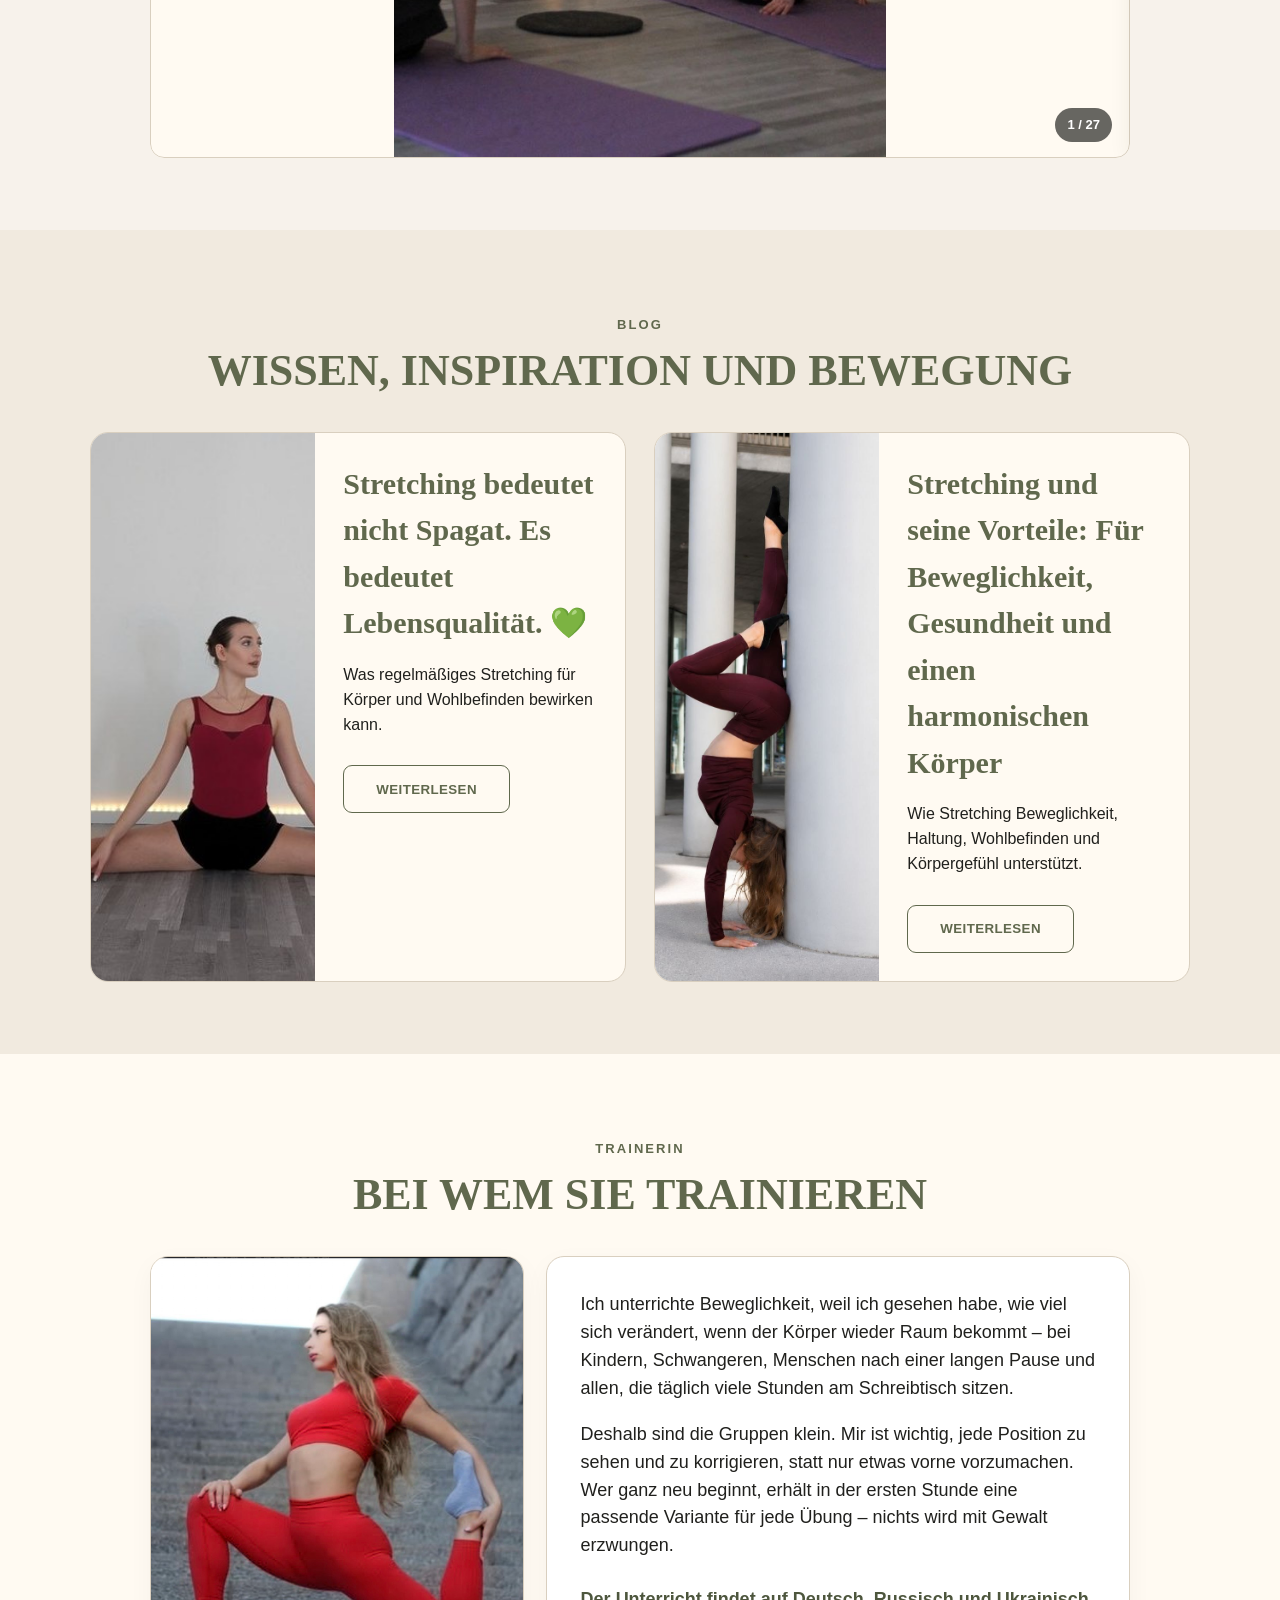
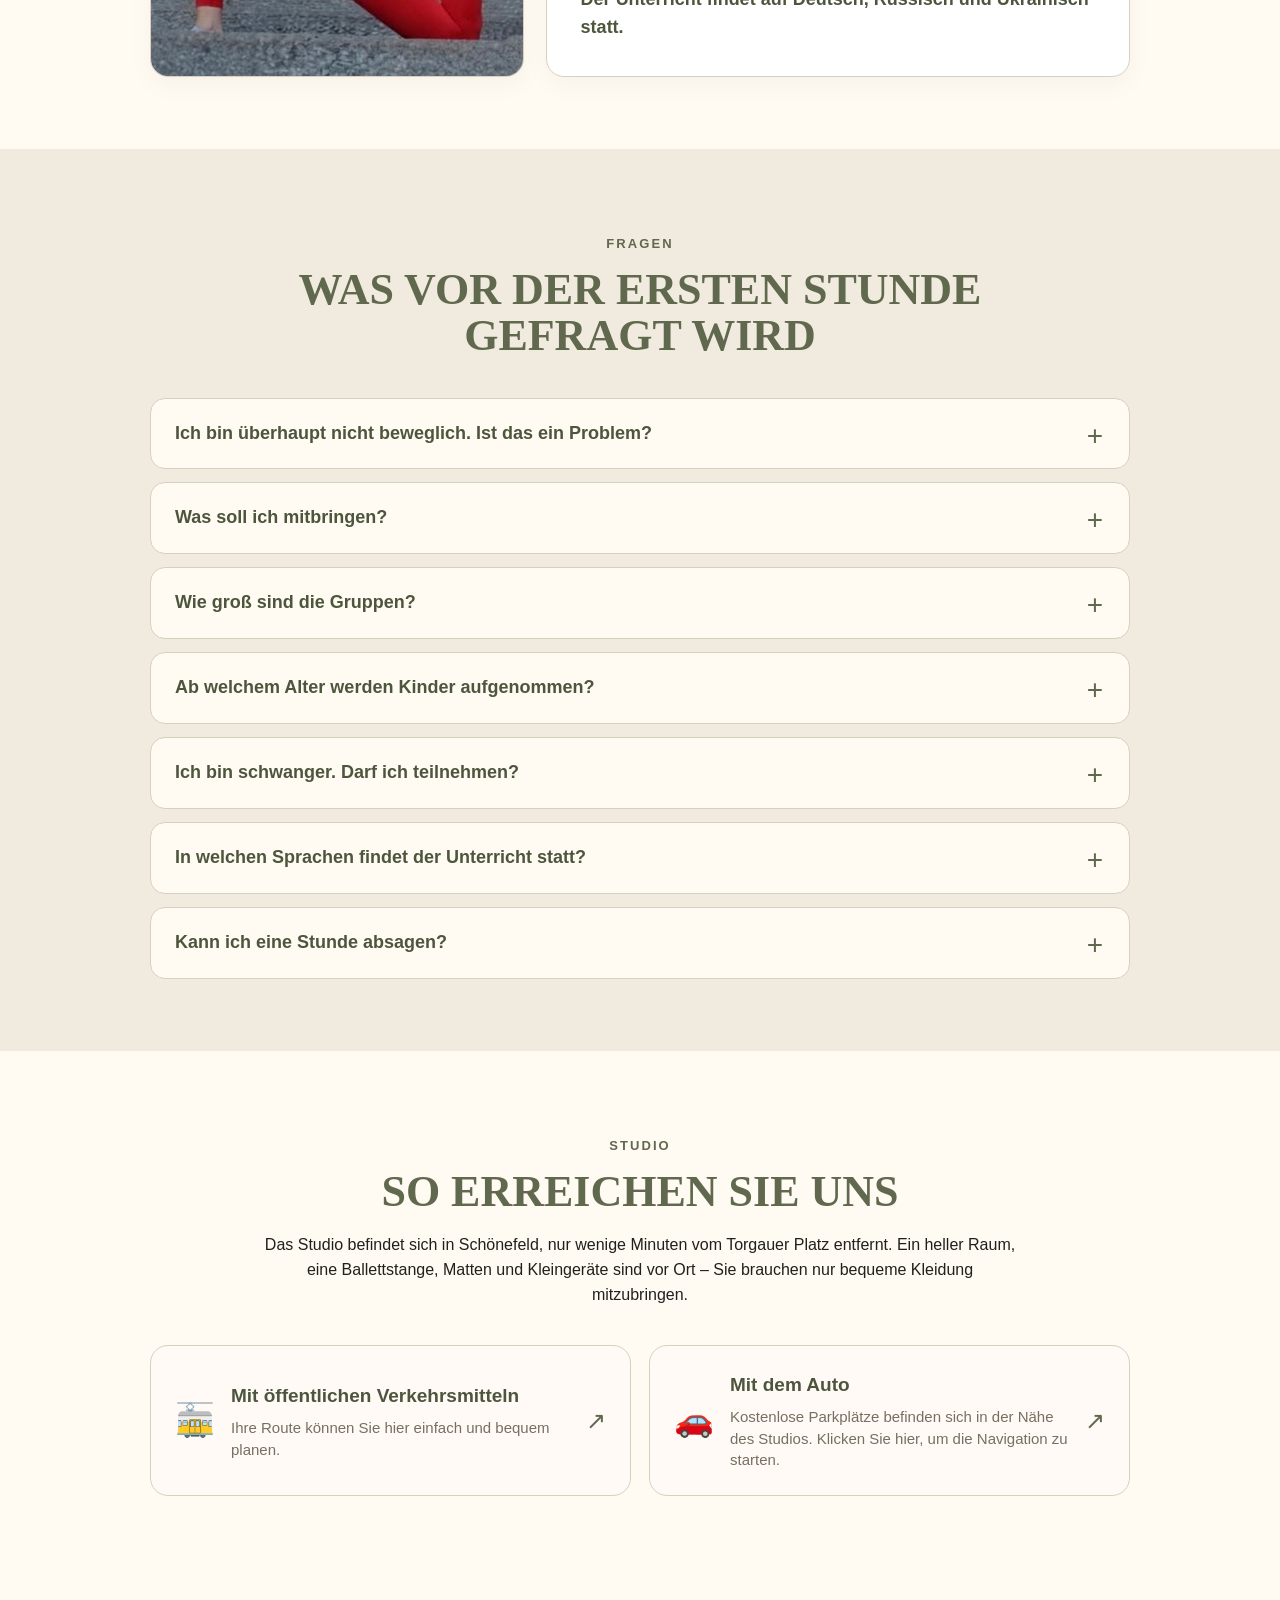
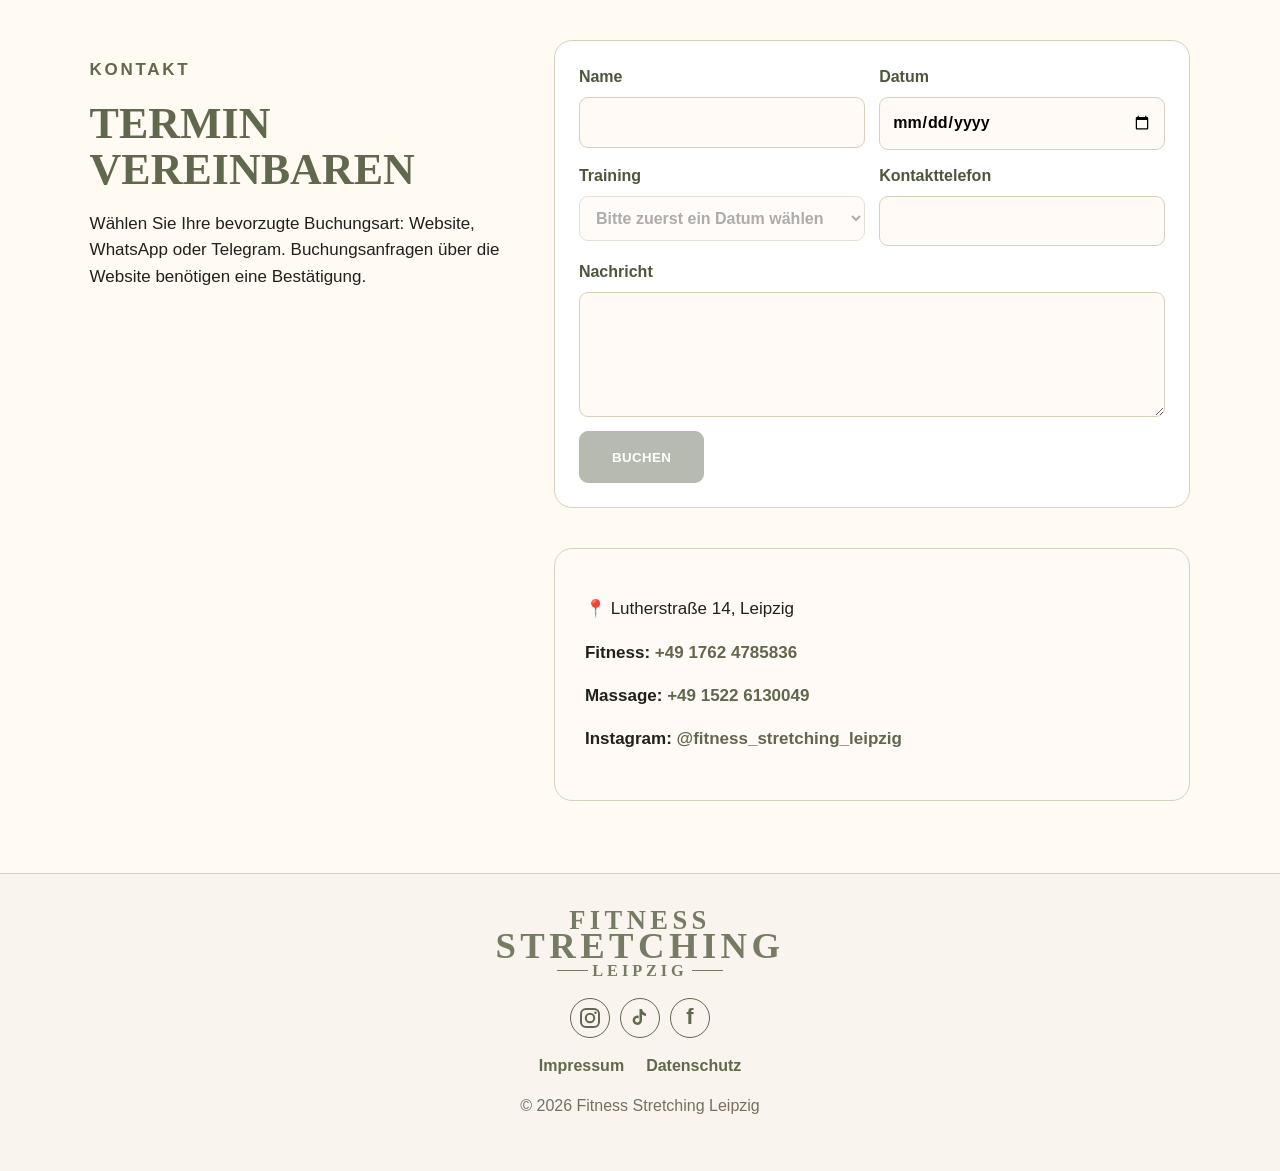
==== commit 1bc750bb: "Add files via upload" ====
--- a/index.html
+++ b/index.html
@@ -50,7 +50,6 @@
 <p class="address">📍 <span data-i18n="address">Lutherstraße 14, Leipzig</span></p>
 <div class="hero-actions">
 <a class="btn primary booking-trigger" data-booking-type="general" data-i18n="bookTrial" href="#">PROBETRAINING BUCHEN</a>
-<a class="btn secondary" href="https://wa.me/4917624785836" rel="noopener" target="_blank">WhatsApp</a>
 </div>
 </div>
 <div aria-label="Fitness Stretching Leipzig Studio" class="hero-image" role="img"></div>
@@ -144,6 +143,68 @@
 </div>
 </section>
 <div class="article-modal" id="articleModal" aria-hidden="true"><div class="article-dialog"><button class="article-close" type="button" aria-label="Schließen">×</button><h2 id="articleModalTitle"></h2><div id="articleModalBody"></div></div></div>
+
+<section class="section trainer-section" id="trainer">
+<div class="section-head narrow">
+<p class="eyebrow" data-i18n="trainerEyebrow">Trainerin</p>
+<h2 data-i18n="trainerTitle">Bei wem Sie trainieren</h2>
+</div>
+<div class="trainer-layout">
+<img class="trainer-photo" src="assets/about/trainer-photo.png" alt="Trainerin von Fitness Stretching Leipzig">
+<div class="info-panel trainer-panel">
+<p data-i18n="trainerText1">Ich unterrichte Beweglichkeit, weil ich gesehen habe, wie viel sich verändert, wenn der Körper wieder Raum bekommt – bei Kindern, Schwangeren, Menschen nach einer langen Pause und allen, die täglich viele Stunden am Schreibtisch sitzen.</p>
+<p data-i18n="trainerText2">Deshalb sind die Gruppen klein. Mir ist wichtig, jede Position zu sehen und zu korrigieren, statt nur etwas vorne vorzumachen. Wer ganz neu beginnt, erhält in der ersten Stunde eine passende Variante für jede Übung – nichts wird mit Gewalt erzwungen.</p>
+<p class="trainer-languages" data-i18n="trainerLanguages">Der Unterricht findet auf Deutsch, Russisch und Ukrainisch statt.</p>
+</div>
+</div>
+</section>
+
+<section class="section faq-section muted" id="faq">
+<div class="section-head narrow">
+<p class="eyebrow" data-i18n="faqEyebrow">Fragen</p>
+<h2 data-i18n="faqTitle">Was vor der ersten Stunde gefragt wird</h2>
+</div>
+<div class="faq-list">
+<details class="faq-item"><summary data-i18n="faqQ1">Ich bin überhaupt nicht beweglich. Ist das ein Problem?</summary><p data-i18n="faqA1">Nein – das ist ganz normal. Fast alle beginnen hier „steif“. Für jede Übung gibt es eine leichtere Variante, und in der ersten Stunde bekommen Sie Ihre passende Ausführung.</p></details>
+<details class="faq-item"><summary data-i18n="faqQ2">Was soll ich mitbringen?</summary><p data-i18n="faqA2">Bequeme Kleidung, in der Sie sich gut beugen können, und Socken. Matten, Bänder und Blöcke sind im Studio vorhanden.</p></details>
+<details class="faq-item"><summary data-i18n="faqQ3">Wie groß sind die Gruppen?</summary><p data-i18n="faqA3">Klein genug, damit jede Position korrigiert werden kann. Deshalb ist eine Reservierung erforderlich – überfüllte Kurse gibt es nicht.</p></details>
+<details class="faq-item"><summary data-i18n="faqQ4">Ab welchem Alter werden Kinder aufgenommen?</summary><p data-i18n="faqA4">Ab vier Jahren, in zwei getrennten Gruppen (4–7 und 8–12). Bei der ersten Stunde dürfen die Eltern im Raum bleiben.</p></details>
+<details class="faq-item"><summary data-i18n="faqQ5">Ich bin schwanger. Darf ich teilnehmen?</summary><p data-i18n="faqA5">In der Regel ja, mit angepassten Übungen – stimmen Sie dies bitte einmal mit Ihrer Ärztin, Ihrem Arzt oder Ihrer Hebamme ab. Medizinische und physiotherapeutische Leistungen werden hier nicht angeboten.</p></details>
+<details class="faq-item"><summary data-i18n="faqQ6">In welchen Sprachen findet der Unterricht statt?</summary><p data-i18n="faqA6">Auf Deutsch, Russisch und Ukrainisch. Sagen Sie einfach, welche Sprache für Sie angenehmer ist.</p></details>
+<details class="faq-item"><summary data-i18n="faqQ7">Kann ich eine Stunde absagen?</summary><p data-i18n="faqA7">Ja, kostenfrei bis spätestens zwölf Stunden vor Beginn. Bei einer späteren Absage wird die Stunde von der Karte abgebucht.</p></details>
+</div>
+</section>
+
+<section class="section directions-section" id="directions">
+<div class="section-head narrow">
+<p class="eyebrow" data-i18n="directionsEyebrow">Studio</p>
+<h2 data-i18n="directionsTitle">So erreichen Sie uns</h2>
+<p data-i18n="directionsIntro">Das Studio befindet sich in Schönefeld, nur wenige Minuten vom Torgauer Platz entfernt. Ein heller Raum, eine Ballettstange, Matten und Kleingeräte sind vor Ort – Sie brauchen nur bequeme Kleidung mitzubringen.</p>
+</div>
+<div class="directions-grid">
+<button class="direction-card" id="publicTransportToggle" type="button" aria-expanded="false" aria-controls="mdvWidget">
+<span class="direction-icon" aria-hidden="true">🚋</span><span><strong data-i18n="publicTransportTitle">Mit öffentlichen Verkehrsmitteln</strong><small data-i18n="publicTransportText">Ihre Route können Sie hier einfach und bequem planen.</small></span><span class="direction-arrow">↗</span>
+</button>
+<button class="direction-card" id="carNavigationToggle" type="button">
+<span class="direction-icon" aria-hidden="true">🚗</span><span><strong data-i18n="carTitle">Mit dem Auto</strong><small data-i18n="carText">Kostenlose Parkplätze befinden sich in der Nähe des Studios. Klicken Sie hier, um die Navigation zu starten.</small></span><span class="direction-arrow">↗</span>
+</button>
+</div>
+<div class="mdv-widget" id="mdvWidget" hidden></div>
+</section>
+
+<div class="navigation-modal" id="navigationModal" aria-hidden="true">
+<div class="navigation-dialog">
+<button class="navigation-close" type="button" aria-label="Schließen">×</button>
+<h3 data-i18n="navigationChoose">Navigation auswählen</h3>
+<p>Lutherstraße 14, 04315 Leipzig</p>
+<div class="navigation-links">
+<a class="btn outline" href="https://maps.apple.com/?daddr=Lutherstra%C3%9Fe%2014%2C%2004315%20Leipzig&dirflg=d" target="_blank" rel="noopener">Apple Maps</a>
+<a class="btn outline" href="https://www.google.com/maps/dir/?api=1&destination=Lutherstra%C3%9Fe%2014%2C%2004315%20Leipzig&travelmode=driving" target="_blank" rel="noopener">Google Maps</a>
+<a class="btn outline" href="https://www.waze.com/ul?q=Lutherstra%C3%9Fe%2014%2C%2004315%20Leipzig&navigate=yes" target="_blank" rel="noopener">Waze</a>
+</div>
+</div>
+</div>
+
 <section class="section contact" id="contact">
 <div>
 <p class="eyebrow" data-i18n="contactEyebrow">Kontakt</p>
--- a/style.css
+++ b/style.css
@@ -104,3 +104,17 @@
 .site-booking-submit:disabled{opacity:.45;cursor:not-allowed;filter:grayscale(.25);box-shadow:none}
 #bookingOption:disabled{opacity:.65;cursor:not-allowed}
 @media(max-width:1360px){.header-cta{display:none}.main-nav{gap:14px}.header-logo{min-width:205px}}
+
+/* v10: trainer, FAQ and directions */
+.trainer-section{background:var(--cream)}
+.trainer-layout{max-width:980px;margin:0 auto;display:grid;grid-template-columns:minmax(300px,.78fr) minmax(0,1.22fr);gap:22px;align-items:stretch}
+.trainer-photo{display:block;width:100%;height:100%;min-height:390px;object-fit:cover;object-position:center;border:1px solid var(--line);border-radius:18px;box-shadow:0 8px 26px rgba(55,45,30,.04)}
+.info-panel{max-width:980px;margin:0 auto;background:#fff;border:1px solid var(--line);border-radius:18px;padding:34px;box-shadow:0 8px 26px rgba(55,45,30,.04)}
+.trainer-layout .info-panel{max-width:none;margin:0}
+.info-panel p{font-size:18px;margin:0 0 18px}.info-panel p:last-child{margin-bottom:0}.trainer-languages{font-weight:800;color:var(--olive-dark);padding-top:8px}
+.faq-list{max-width:980px;margin:0 auto;display:grid;gap:13px}.faq-item{background:var(--cream);border:1px solid var(--line);border-radius:15px;padding:0 24px}.faq-item[open]{box-shadow:0 10px 30px rgba(55,45,30,.07)}.faq-item summary{position:relative;cursor:pointer;list-style:none;padding:21px 42px 21px 0;font-weight:800;color:var(--olive-dark);font-size:18px}.faq-item summary::-webkit-details-marker{display:none}.faq-item summary:after{content:'+';position:absolute;right:2px;top:15px;color:var(--olive);font-size:28px;font-weight:400}.faq-item[open] summary:after{content:'−'}.faq-item p{margin:0;padding:0 42px 22px 0;color:var(--muted);font-size:17px}
+.directions-section{background:var(--cream)}.directions-grid{max-width:980px;margin:0 auto;display:grid;grid-template-columns:1fr 1fr;gap:18px}.direction-card{width:100%;border:1px solid var(--line);border-radius:18px;background:#fffaf6;padding:24px;text-align:left;display:grid;grid-template-columns:auto 1fr auto;gap:16px;align-items:center;color:var(--text);cursor:pointer;font:inherit;transition:.25s}.direction-card:hover{transform:translateY(-3px);box-shadow:0 14px 34px rgba(55,45,30,.1);border-color:var(--olive)}.direction-icon{font-size:32px}.direction-card strong{display:block;color:var(--olive-dark);font-size:19px;margin-bottom:6px}.direction-card small{display:block;color:var(--muted);font-size:15px;line-height:1.45}.direction-arrow{color:var(--olive);font-size:24px}.mdv-widget{max-width:980px;margin:22px auto 0;border:1px solid var(--line);border-radius:18px;overflow:hidden;background:#fff;min-height:620px}.mdv-widget iframe{display:block;width:100%;height:620px;border:0}.mdv-widget-loading{min-height:180px;display:flex;align-items:center;justify-content:center;color:var(--olive);font-weight:700}
+.navigation-modal{position:fixed;inset:0;background:rgba(20,20,18,.68);display:none;align-items:center;justify-content:center;padding:20px;z-index:1300}.navigation-modal.open{display:flex}.navigation-dialog{position:relative;width:min(520px,100%);background:var(--cream);border:1px solid var(--line);border-radius:18px;padding:34px;box-shadow:0 24px 80px rgba(20,20,18,.22)}.navigation-dialog h3{font-family:var(--serif);font-size:30px;color:var(--olive);margin:0 40px 6px 0}.navigation-dialog p{color:var(--muted);margin:0 0 22px}.navigation-close{position:absolute;right:14px;top:8px;border:0;background:transparent;font-size:36px;color:var(--olive);cursor:pointer}.navigation-links{display:grid;gap:12px}.navigation-links .btn{width:100%;text-transform:none}
+.cal-event.booking-unavailable{opacity:.58;cursor:not-allowed}.cal-event.booking-unavailable:after{content:' · ×'}
+@media(max-width:980px){.trainer-layout{grid-template-columns:1fr}.trainer-photo{height:auto;min-height:0;aspect-ratio:16/10;object-position:center 52%}.directions-grid{grid-template-columns:1fr}.mdv-widget,.mdv-widget iframe{min-height:680px;height:680px}}
+@media(max-width:560px){.trainer-layout{gap:16px}.trainer-photo{aspect-ratio:1/1}.info-panel{padding:24px}.faq-item{padding:0 18px}.faq-item summary{font-size:17px}.faq-item p{padding-right:12px}.direction-card{padding:20px;grid-template-columns:auto 1fr}.direction-arrow{display:none}.mdv-widget,.mdv-widget iframe{min-height:720px;height:720px}}
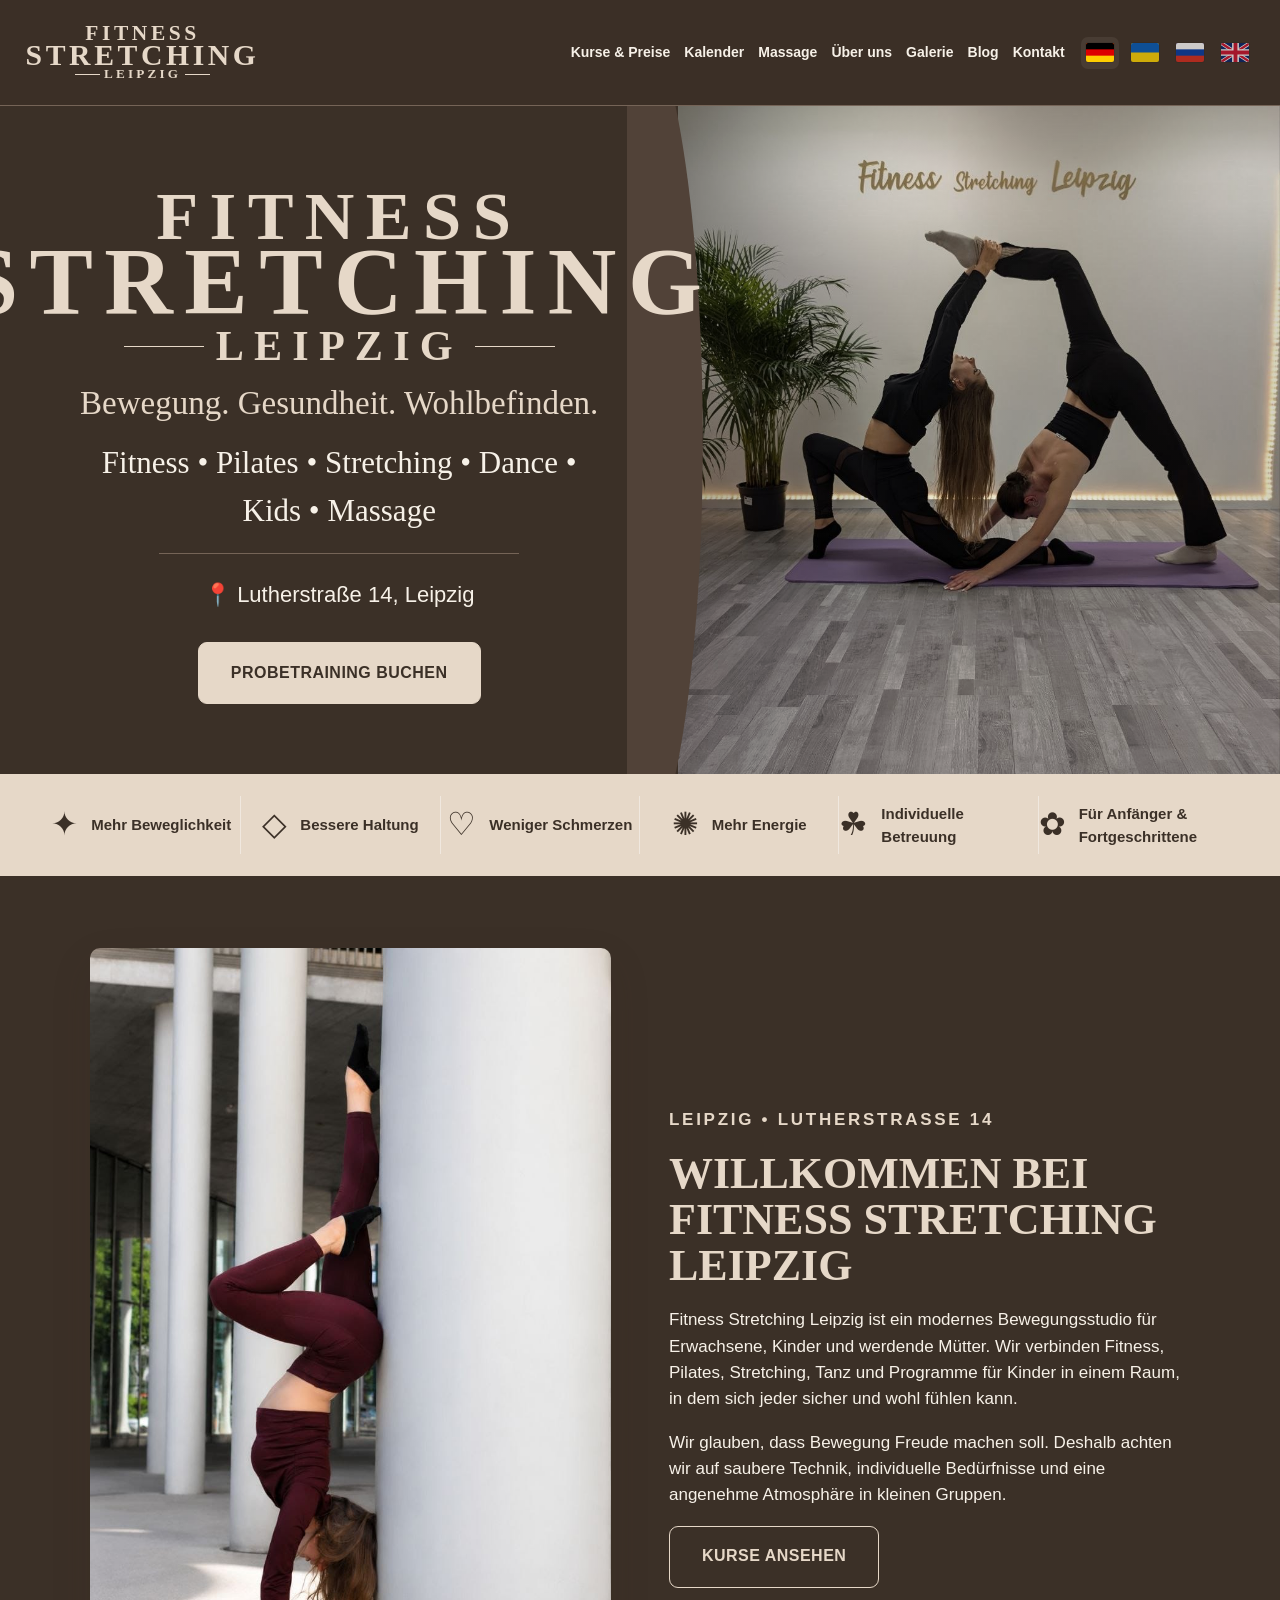
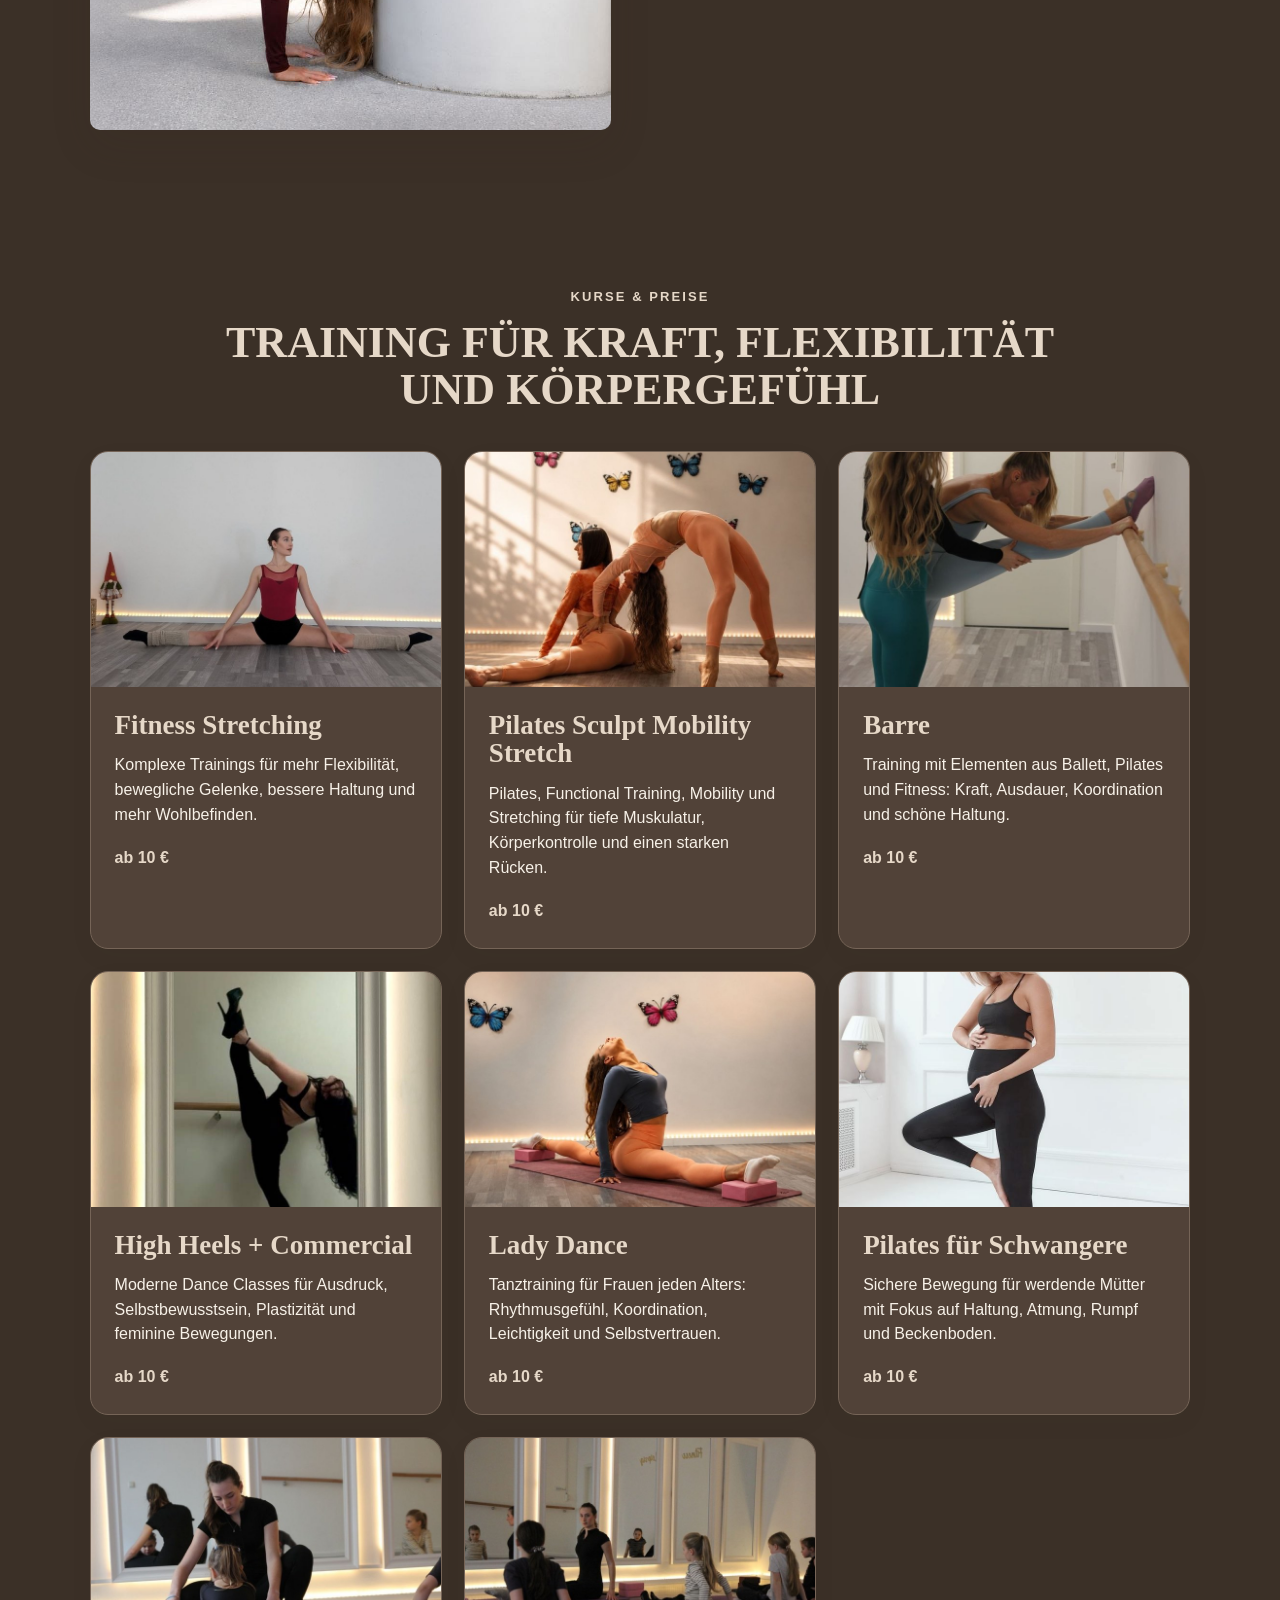
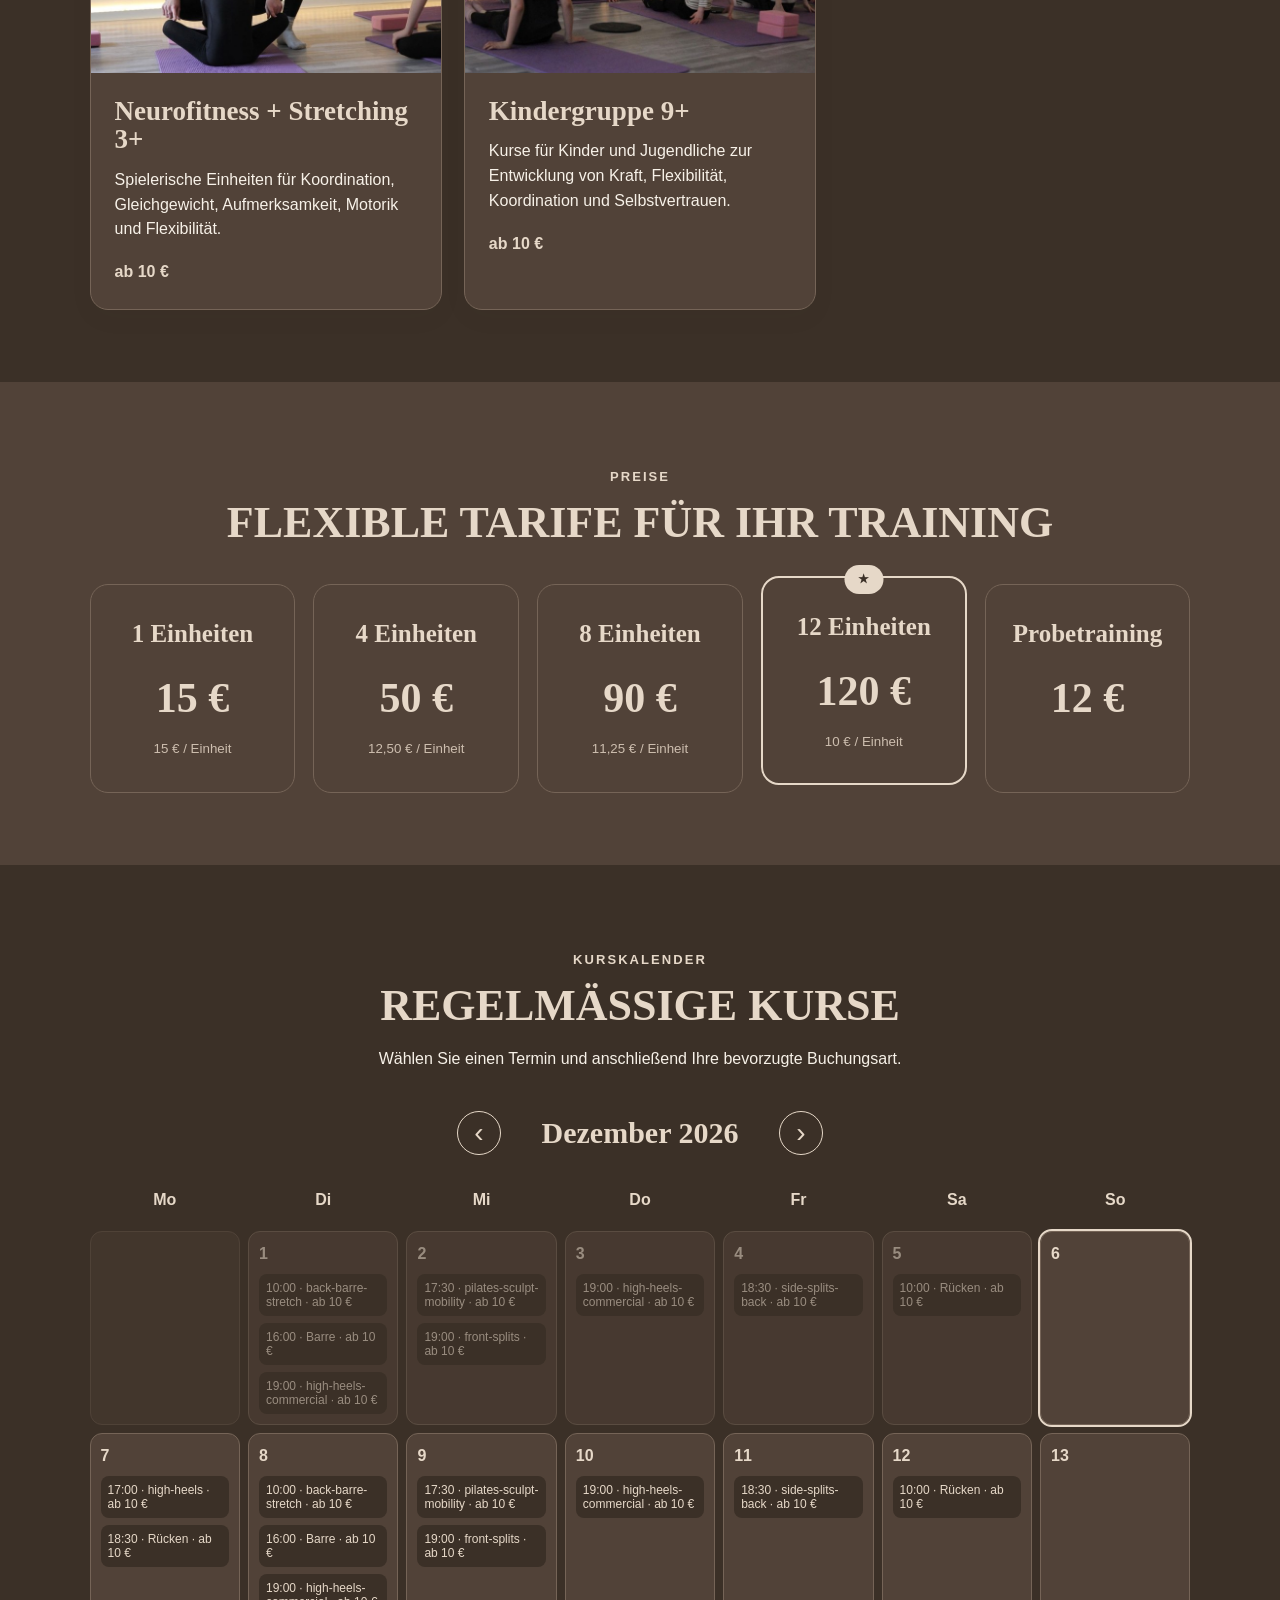
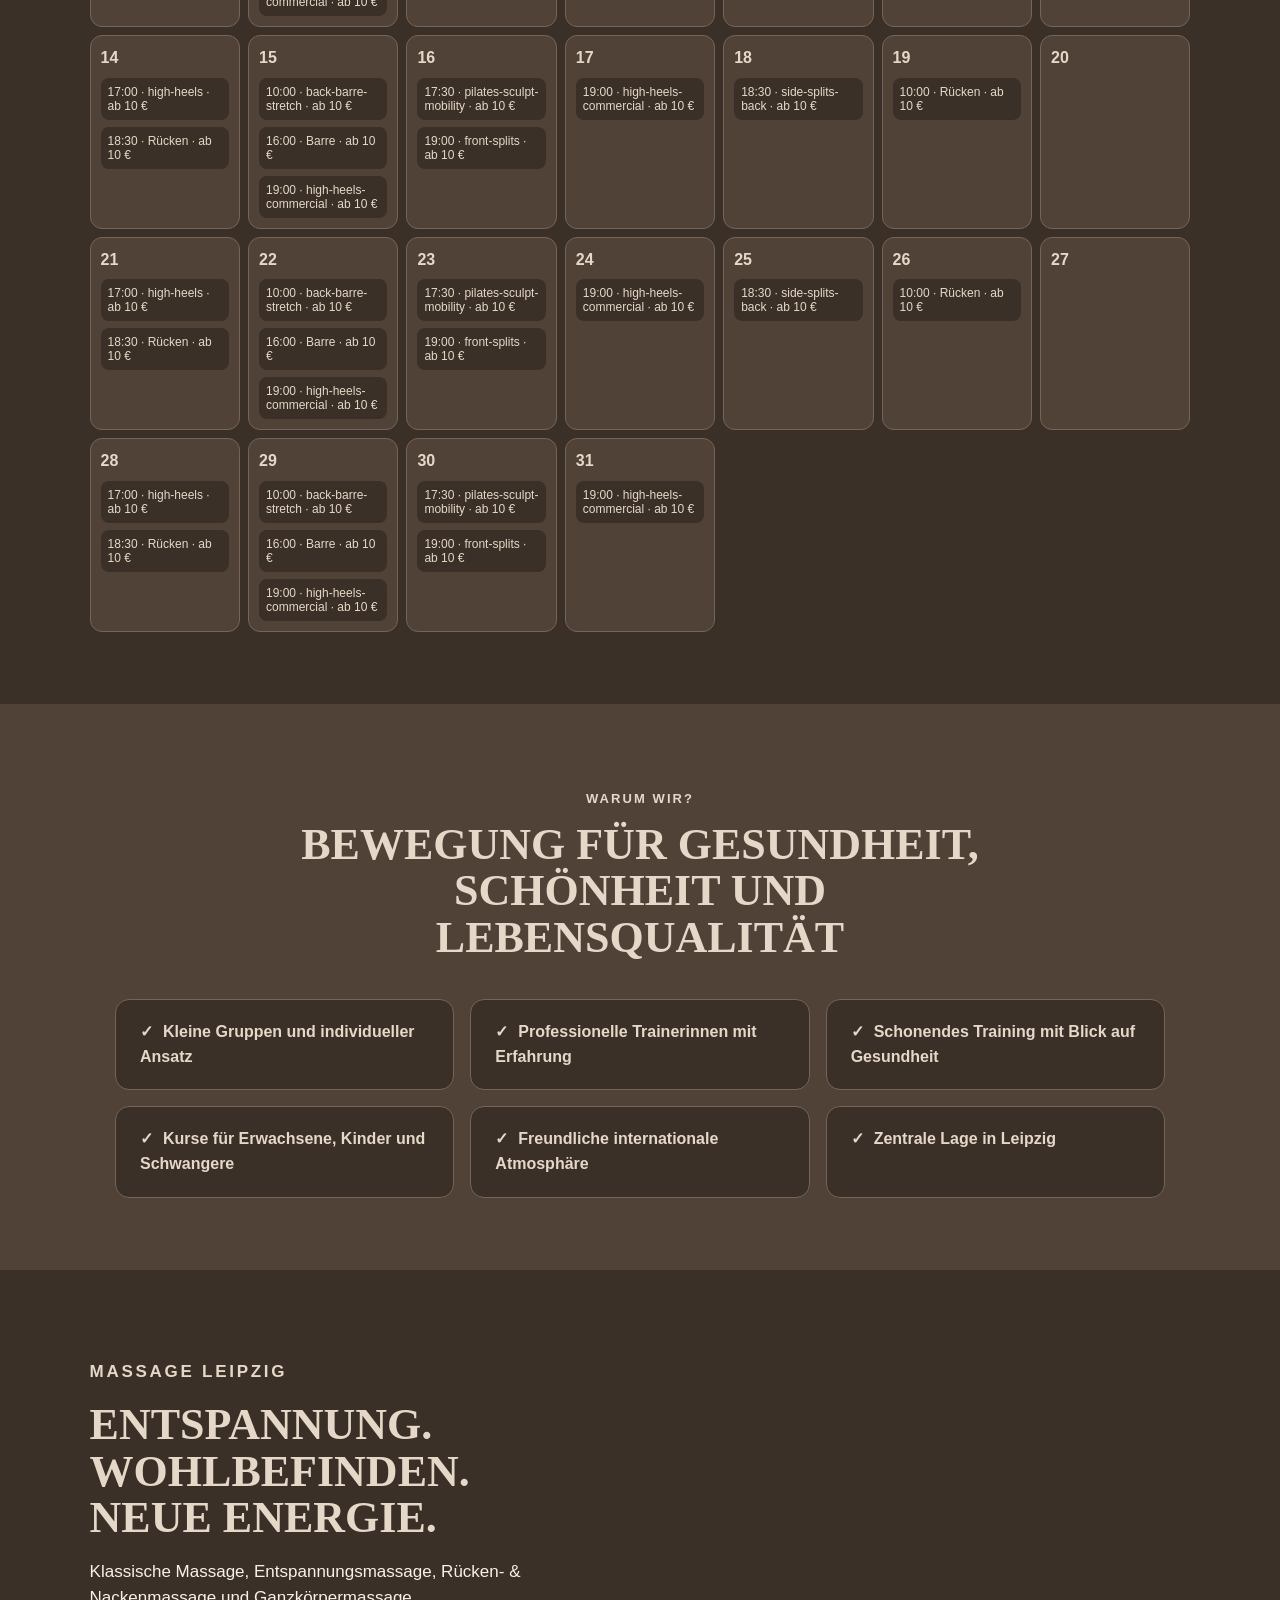
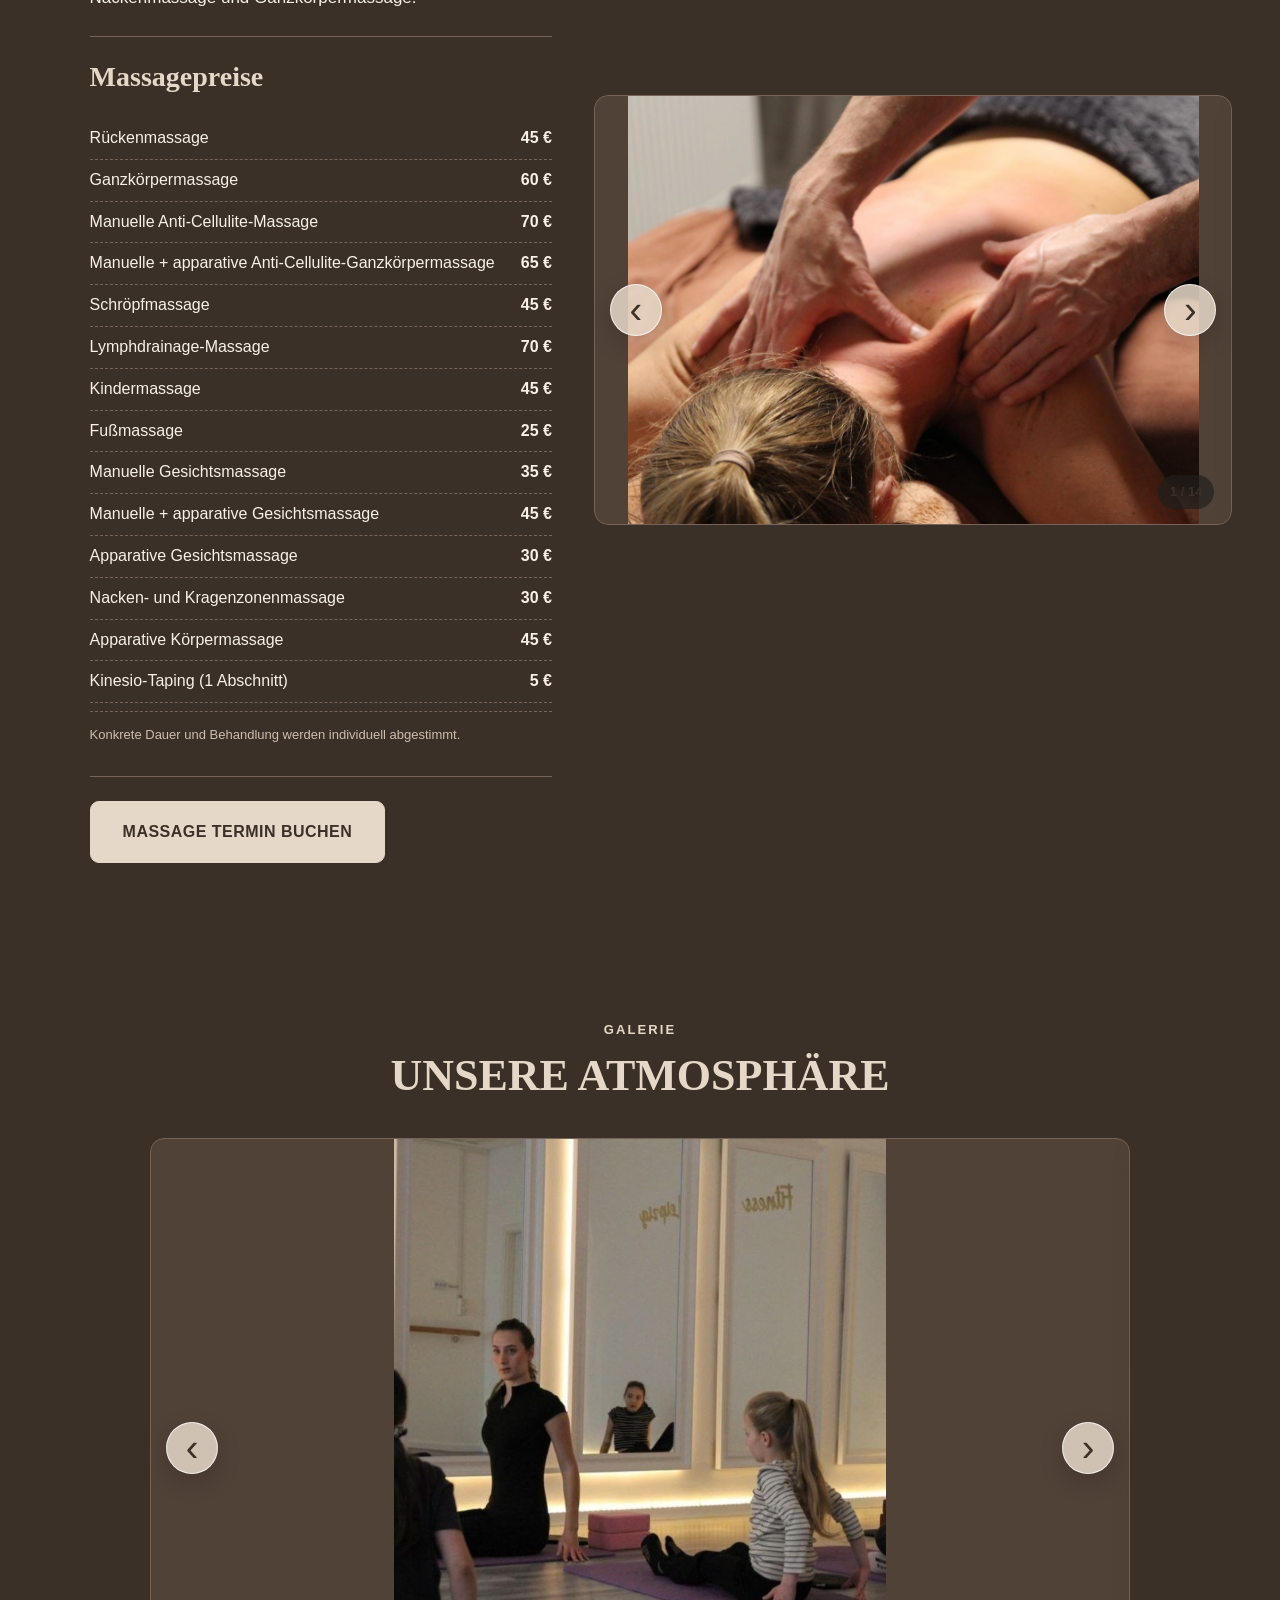
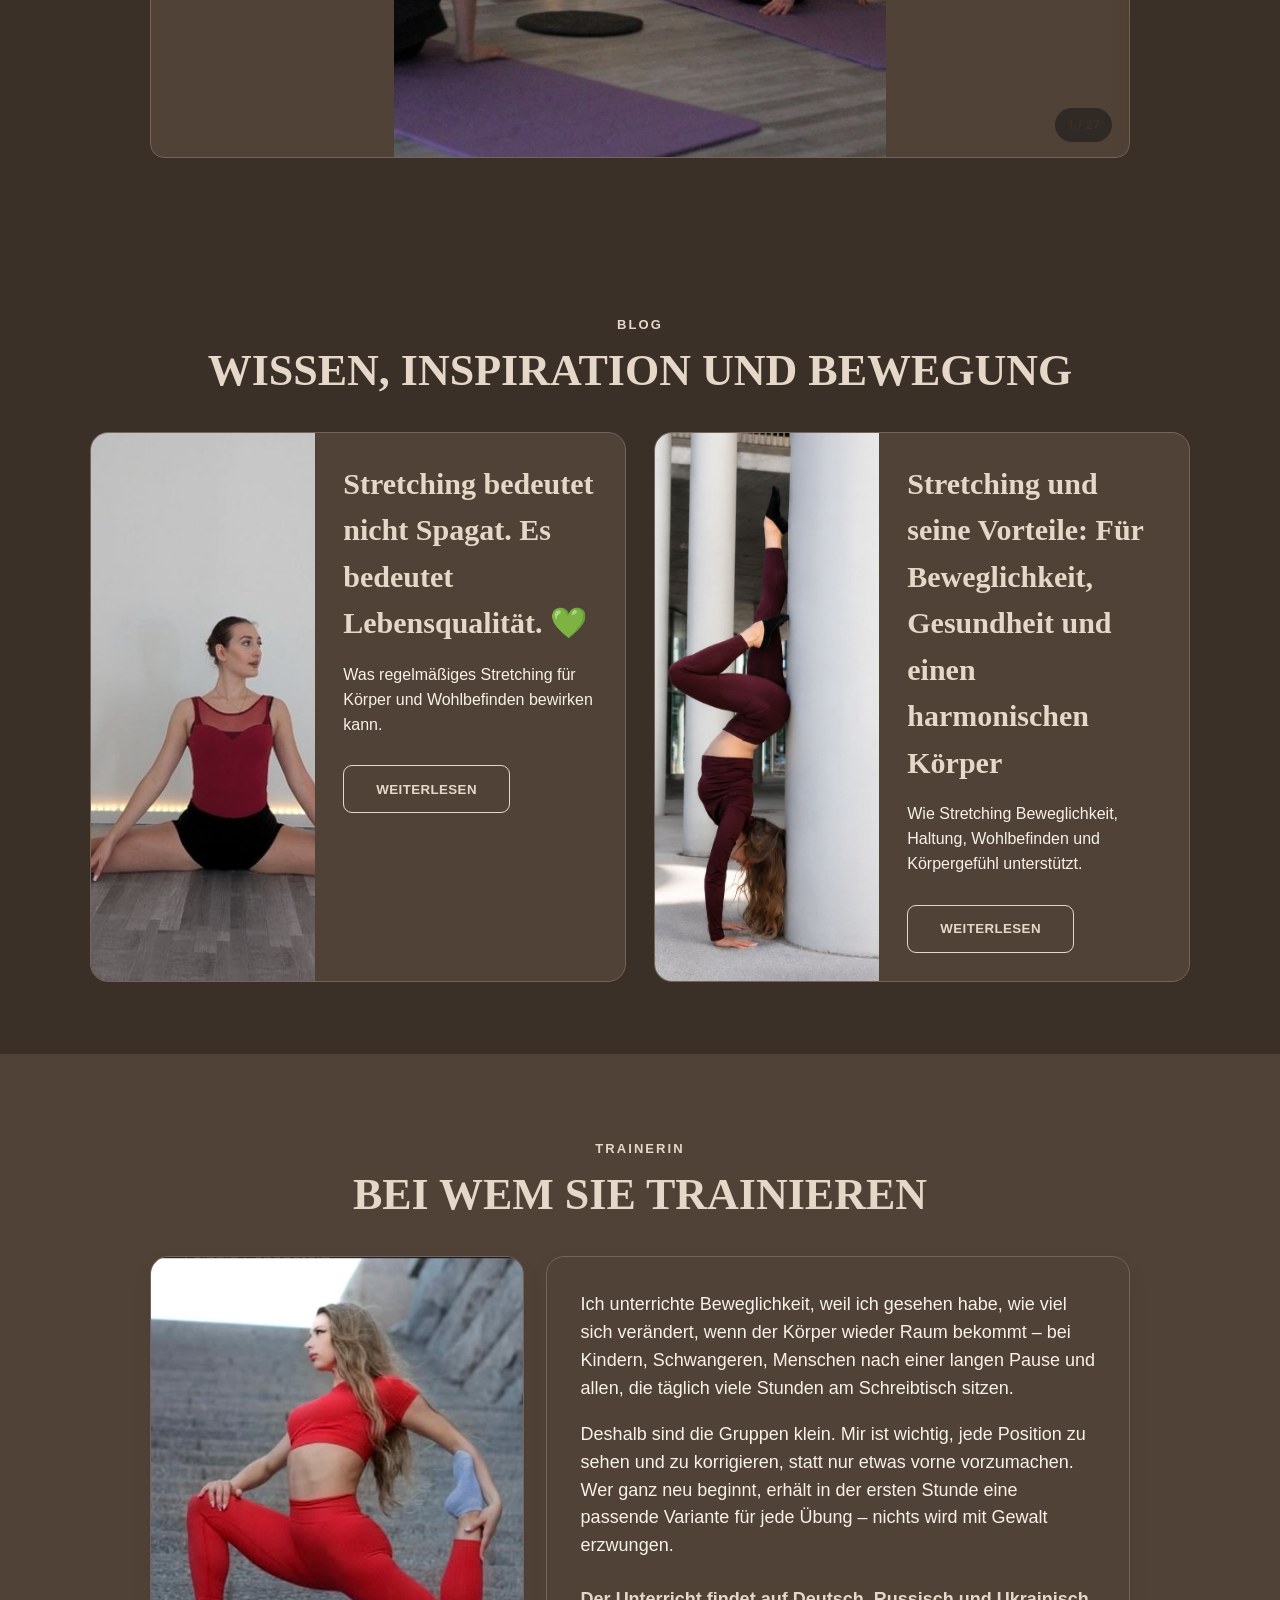
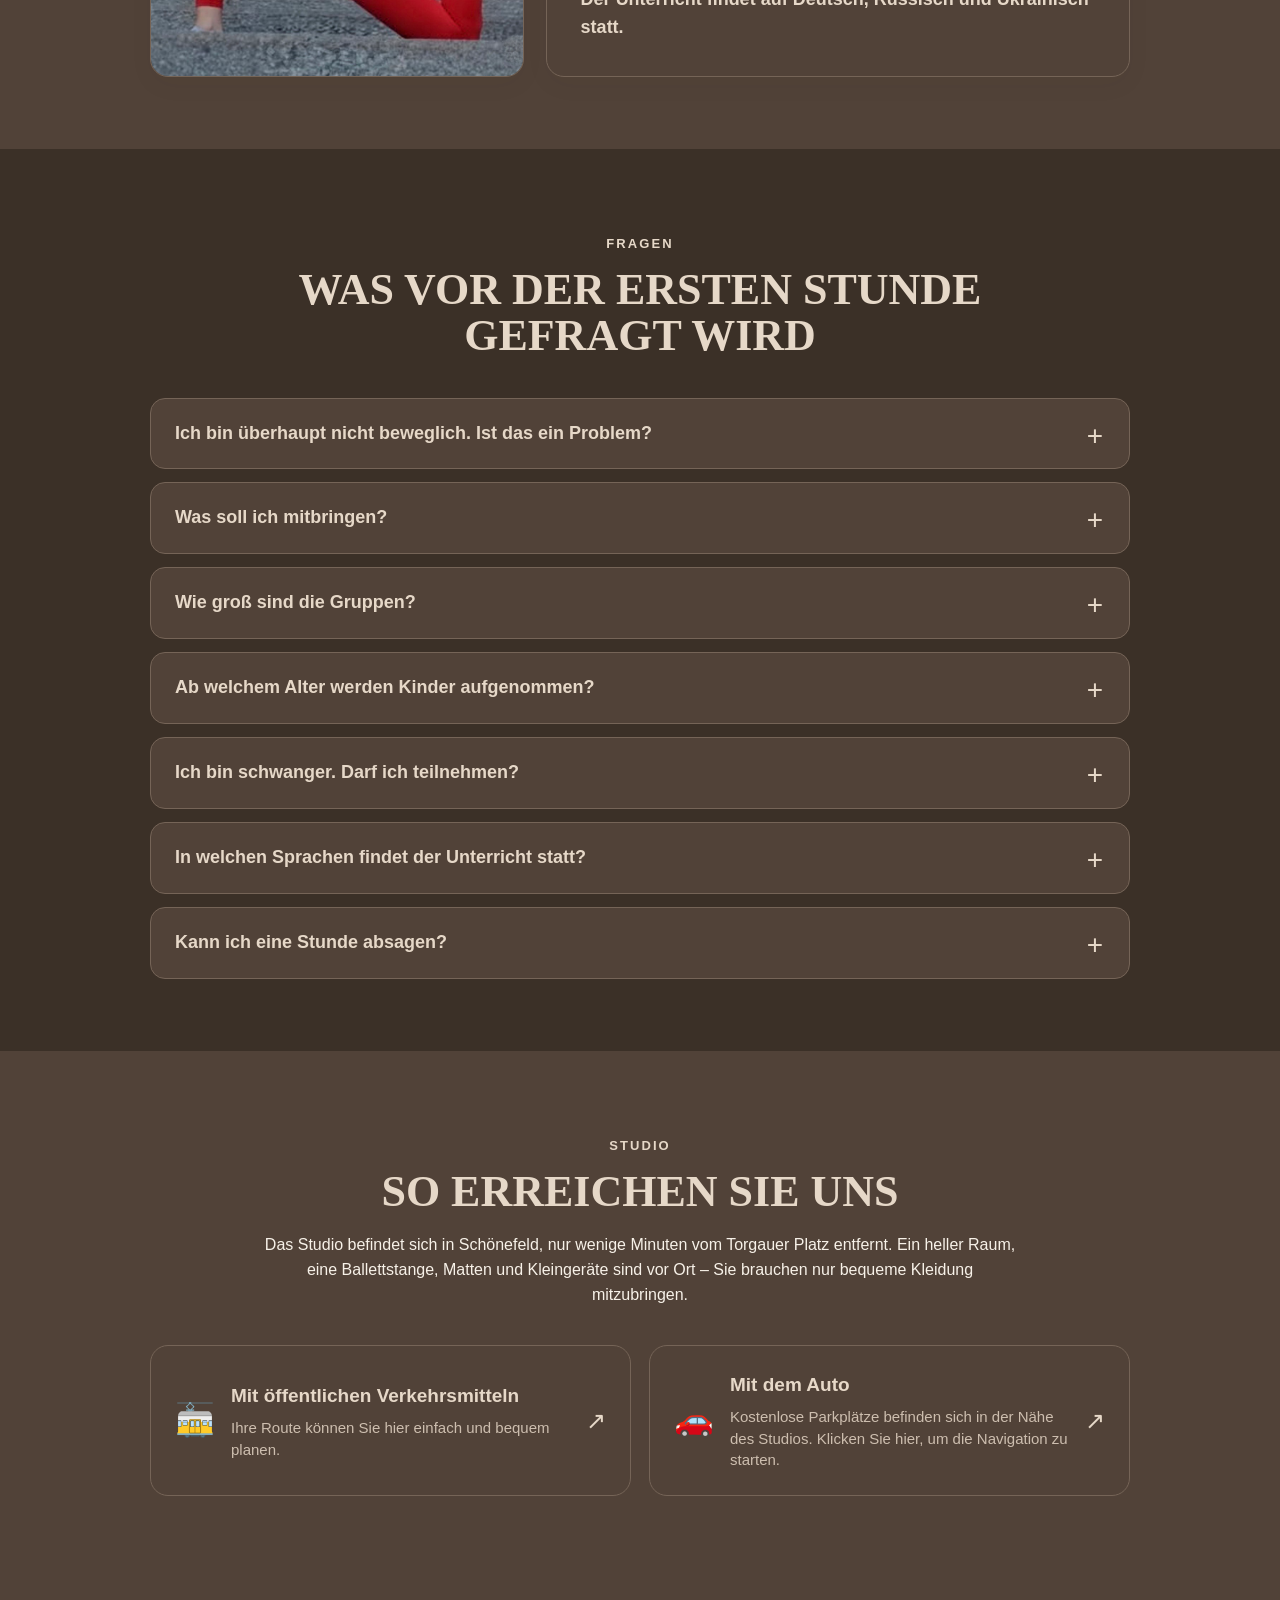
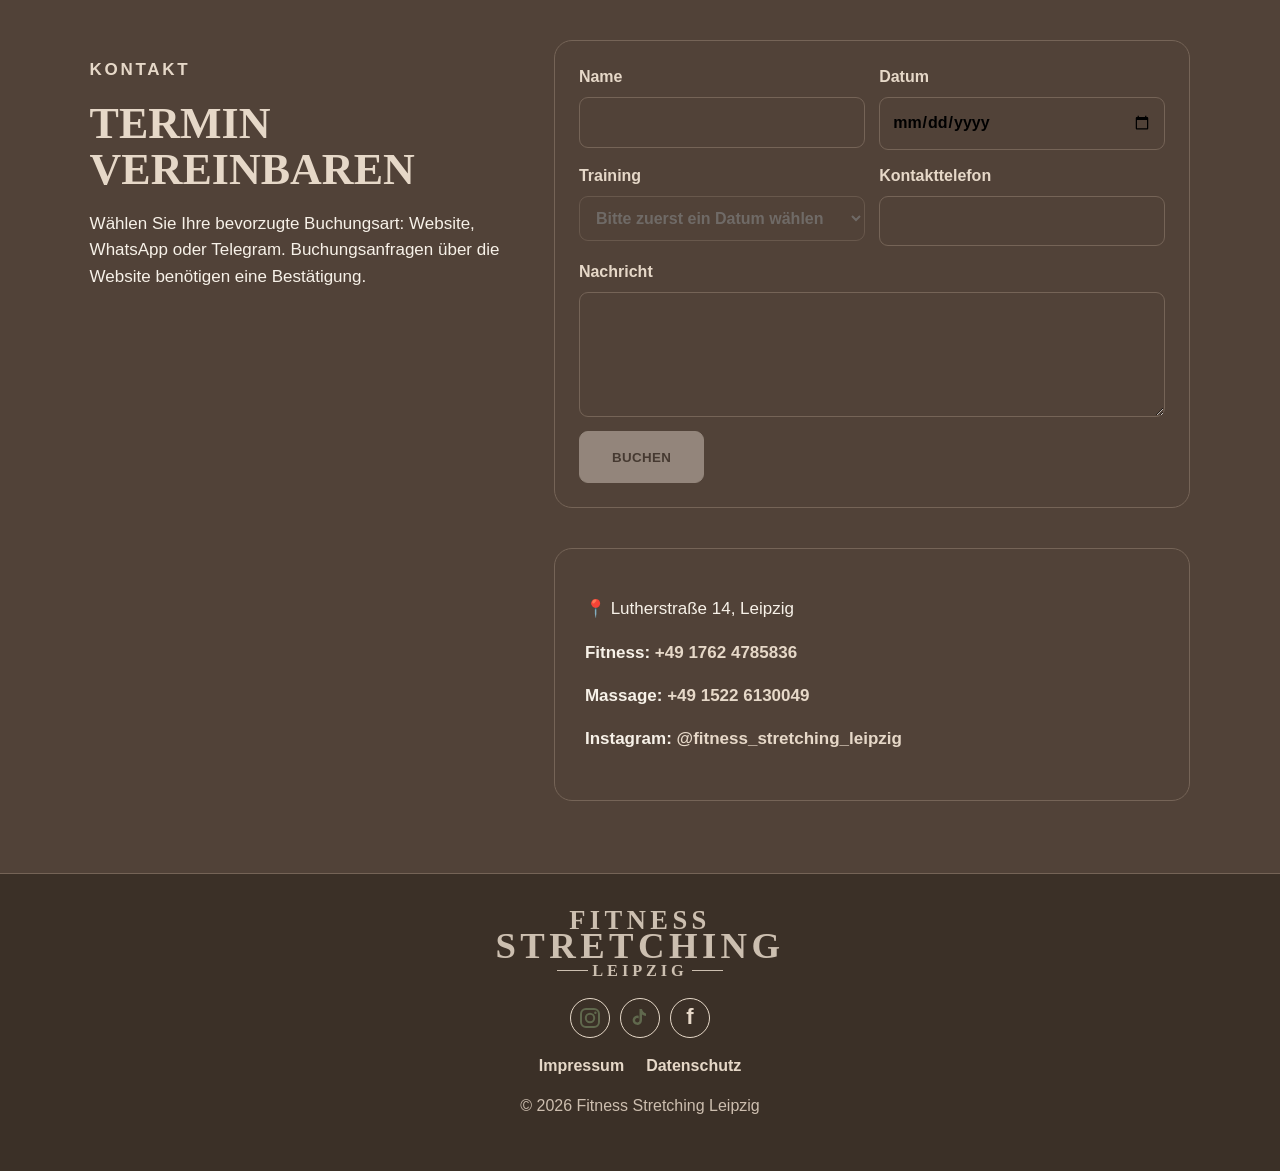
==== commit 1c1db2a5: "Add files via upload" ====
--- a/index.html
+++ b/index.html
@@ -13,7 +13,7 @@
 <meta content="Fitness Stretching Leipzig: Fitness, Pilates, Stretching, Dance, Kids Classes und Massage in Leipzig." name="description"/>
 <link rel="icon" type="image/png" sizes="32x32" href="assets/favicon/favicon-32.png"/>
 <link rel="apple-touch-icon" href="assets/favicon/apple-touch-icon.png"/>
-<link href="style.css" rel="stylesheet"/>
+<link href="style.css?v=11" rel="stylesheet"/>
 </head>
 <body>
 <header class="site-header">
@@ -54,7 +54,7 @@
 </div>
 <div aria-label="Fitness Stretching Leipzig Studio" class="hero-image" role="img"></div>
 </section>
-<section aria-label="Vorteile" class="benefits">
+<section aria-label="Vorteile" class="benefits" id="benefits">
 <div class="benefit"><span>✦</span><p data-i18n="benefit1">Mehr Beweglichkeit</p></div>
 <div class="benefit"><span>◇</span><p data-i18n="benefit2">Bessere Haltung</p></div>
 <div class="benefit"><span>♡</span><p data-i18n="benefit3">Weniger Schmerzen</p></div>
@@ -99,7 +99,7 @@
 <div id="calendarDesktop" class="calendar-desktop"></div>
 <div id="calendarMobile" class="calendar-mobile"></div>
 </section>
-<section class="section why">
+<section class="section why" id="why">
 <div class="section-head narrow">
 <p class="eyebrow" data-i18n="whyEyebrow">Warum wir?</p>
 <h2 data-i18n="whyTitle">Bewegung für Gesundheit, Schönheit und Lebensqualität</h2>
@@ -229,6 +229,6 @@
 </section>
 </main>
 <footer><div class="brand-logo footer-logo"><span class="logo-line-1">FITNESS</span><span class="logo-line-2">STRETCHING</span><span class="logo-line-3"><i></i>LEIPZIG<i></i></span></div><div aria-label="Soziale Netzwerke" class="social-placeholders"><a class="social-placeholder" href="https://www.instagram.com/fitness_stretching_leipzig/" target="_blank" rel="noopener noreferrer"><img alt="Instagram" src="assets/social/instagram.svg"></a><a class="social-placeholder" href="https://www.tiktok.com/@fitness.stretchin" target="_blank" rel="noopener noreferrer"><img alt="TikTok" src="assets/social/tiktok.svg"></a><a class="social-placeholder" href="https://www.facebook.com/profile.php?id=61568380655785" target="_blank" rel="noopener noreferrer" aria-label="Facebook"><span style="font-weight:900;font-size:22px">f</span></a></div><nav aria-label="Rechtliche Hinweise" class="footer-legal"><a href="impressum.html">Impressum</a><a href="datenschutz.html">Datenschutz</a></nav><p>© 2026 Fitness Stretching Leipzig</p></footer>
-<script src="script.js"></script>
+<script src="script.js?v=11"></script>
 </body>
 </html>
--- a/style.css
+++ b/style.css
@@ -1,4 +1,4 @@
-:root{--bg:#f7f2eb;--cream:#fffaf2;--olive:#60684d;--olive-dark:#4d563d;--text:#20201d;--muted:#786f62;--line:#d9cfbf;--serif:'Cormorant Garamond',Georgia,serif;--sans:'Inter',Arial,sans-serif}*{box-sizing:border-box}html{scroll-behavior:smooth}body{margin:0;background:var(--bg);color:var(--text);font-family:var(--sans);font-size:16px;line-height:1.55}a{text-decoration:none;color:inherit}img{max-width:100%;display:block}.site-header{min-height:106px;display:flex;align-items:center;gap:24px;padding:14px 34px;background:rgba(250,246,239,.97);border-bottom:1px solid var(--line);position:sticky;top:0;z-index:100;backdrop-filter:blur(10px)}.brand-logo{font-family:var(--serif);font-weight:600;color:var(--olive);letter-spacing:.13em;text-align:center;line-height:.82;text-transform:uppercase;display:inline-flex;flex-direction:column;align-items:center;justify-content:center;white-space:nowrap}.brand-logo .logo-line-1{font-size:.78em}.brand-logo .logo-line-2{font-size:1.08em}.brand-logo .logo-line-3{font-size:.48em;letter-spacing:.24em;display:flex;align-items:center;gap:.28em;margin-top:.16em}.brand-logo i{width:1.9em;height:1px;background:var(--olive);display:block}.header-logo{font-size:38px;min-width:276px}.hero-logo{font-size:88px;margin-bottom:14px}.footer-logo{font-size:34px;opacity:.85}.main-nav{display:flex;align-items:center;gap:25px;margin-left:auto}.main-nav a{font-weight:700;white-space:nowrap}.main-nav a.active{color:var(--olive);border-bottom:2px solid var(--olive);padding-bottom:10px}.header-cta,.btn{font-weight:800;text-transform:uppercase;letter-spacing:.03em;border-radius:9px;display:inline-flex;align-items:center;justify-content:center}.header-cta{background:var(--olive);color:white;padding:17px 24px;box-shadow:0 8px 24px rgba(77,86,61,.16);white-space:nowrap}.language-switch{display:flex;gap:10px;align-items:center}.language-switch button{border:0;background:transparent;font-weight:800;cursor:pointer;padding:6px 5px;display:flex;gap:6px;align-items:center;opacity:.75;border-radius:7px}.language-switch button.active{opacity:1;color:var(--olive);background:rgba(96,104,77,.08)}.language-switch img{width:25px;height:17px;object-fit:cover;border-radius:2px;box-shadow:0 0 0 1px rgba(0,0,0,.08)}.language-switch b{font-size:13px}.menu-toggle{display:none;background:none;border:0;font-size:30px;color:var(--olive)}.hero{min-height:650px;display:grid;grid-template-columns:53% 47%;background:linear-gradient(90deg,var(--cream),#f4eee6);position:relative;overflow:hidden}.hero-copy{padding:82px 6vw 70px;display:flex;flex-direction:column;align-items:center;text-align:center;justify-content:center;z-index:2}.hero-copy:after{content:"";position:absolute;left:49%;top:0;height:100%;width:126px;background:var(--cream);clip-path:ellipse(60% 65% at 0 50%);z-index:-1}.hero-kicker{font-family:var(--serif);font-size:33px;margin:0 0 10px;color:var(--olive-dark)}.hero-subtitle{font-family:var(--serif);font-size:31px;margin:0 0 10px}.divider{height:1px;background:var(--line);width:360px;margin:8px 0 24px}.address{font-size:22px;margin:0 0 30px}.hero-actions{display:flex;gap:20px;flex-wrap:wrap;justify-content:center}.btn{min-height:62px;padding:0 32px;border:1px solid var(--olive)}.btn.primary{background:var(--olive);color:#fff}.btn.secondary,.btn.outline{background:transparent;color:var(--olive)}.hero-image{background:url('assets/hero-studio.jpg') center/cover no-repeat;min-height:650px;filter:saturate(.94) sepia(.06);position:relative}.hero-image:after{content:'';position:absolute;inset:0;background:linear-gradient(90deg,rgba(0,0,0,.34),rgba(0,0,0,.08) 45%,rgba(0,0,0,.18));pointer-events:none}.benefits{background:linear-gradient(90deg,#6f7558,#8a8c69);color:#fff;display:grid;grid-template-columns:repeat(6,1fr);gap:0;padding:22px 42px}.benefit{display:flex;align-items:center;justify-content:center;gap:13px;border-right:1px solid rgba(255,255,255,.42);min-height:58px}.benefit:last-child{border-right:0}.benefit span{font-size:32px;color:#f7efe5}.benefit p{margin:0;font-weight:600;font-size:15px}.section{padding:72px 7vw}.intro{display:grid;grid-template-columns:1fr 1fr;gap:58px;align-items:center}.intro-image img,.massage img{border-radius:10px;box-shadow:0 16px 42px rgba(55,45,30,.12)}.eyebrow{text-transform:uppercase;letter-spacing:.16em;color:var(--olive);font-weight:800;font-size:13px}.section h2,.intro h2,.massage h2,.contact h2{font-family:var(--serif);text-transform:uppercase;color:var(--olive);font-size:44px;line-height:1.05;margin:0 0 18px}.intro p,.massage p,.contact p{font-size:17px}.muted{background:#f1eadf}.section-head{text-align:center;max-width:920px;margin:0 auto 38px}.section-head.narrow{max-width:760px}.cards{display:grid;grid-template-columns:repeat(4,1fr);gap:22px}.card{background:var(--cream);border:1px solid var(--line);border-radius:18px;overflow:hidden;min-height:100%;display:flex;flex-direction:column;transition:.35s;box-shadow:0 8px 26px rgba(55,45,30,.04)}.card:hover{transform:translateY(-5px);box-shadow:0 18px 44px rgba(55,45,30,.13)}.course-image{width:100%;height:235px;object-fit:cover;transition:.5s}.card:hover .course-image{transform:scale(1.04)}.card-body{padding:24px}.card h3{font-family:var(--serif);font-size:27px;color:var(--olive);line-height:1.05;margin:0 0 14px}.card p{margin:0}.card span{display:inline-block;margin-top:18px;color:var(--olive);font-weight:800}.why{background:var(--cream)}.why-grid{display:grid;grid-template-columns:repeat(3,1fr);gap:16px;max-width:1050px;margin:0 auto}.why-grid div{background:#f7f2eb;border:1px solid var(--line);border-radius:14px;padding:20px 24px;font-weight:700;color:var(--olive-dark)}.why-grid div:before{content:'✓';font-weight:900;margin-right:10px;color:var(--olive)}.massage{display:grid;grid-template-columns:42% 58%;gap:42px;align-items:center}.massage-media>img{width:100%;max-height:520px;object-fit:cover}.massage-gallery{display:grid;grid-template-columns:repeat(3,1fr);gap:10px;margin-top:14px}.massage-gallery img{width:100%;height:145px;object-fit:cover;border-radius:10px;border:1px solid var(--line);box-shadow:0 8px 20px rgba(55,45,30,.08)}.gallery-section{background:#f7f2eb}.gallery-grid{display:grid;grid-template-columns:repeat(4,1fr);gap:14px}.gallery-grid img{width:100%;height:260px;object-fit:cover;border-radius:14px;border:1px solid var(--line);box-shadow:0 8px 22px rgba(55,45,30,.08);transition:.35s}.gallery-grid img:hover{transform:scale(1.02)}.contact{display:grid;grid-template-columns:1fr 1fr;gap:40px;background:var(--cream)}.contact-box{border:1px solid var(--line);border-radius:18px;padding:30px;background:#fffaf6}.contact-box a{color:var(--olive);font-weight:700}.floating-wa{position:fixed;right:28px;bottom:28px;width:68px;height:68px;border-radius:50%;background:#20c65a;color:#fff;display:flex;align-items:center;justify-content:center;font-size:34px;box-shadow:0 12px 34px rgba(0,0,0,.2);z-index:101}footer{padding:36px 7vw;text-align:center;border-top:1px solid var(--line);background:#f9f4ed;color:var(--muted)}
+:root{--background-main:#F7F1E8;--background-card:#FFFFFF;--background-accent:#3B3027;--text-main:#20201D;--text-secondary:#786F62;--text-contrast:#FFFFFF;--border-color:#D9CFBF;--bg:var(--background-main);--cream:var(--background-card);--olive:var(--background-accent);--olive-dark:var(--background-accent);--text:var(--text-main);--muted:var(--text-secondary);--line:var(--border-color);--serif:'Cormorant Garamond',Georgia,serif;--sans:'Inter',Arial,sans-serif}*{box-sizing:border-box}html{scroll-behavior:smooth}body{margin:0;background:var(--bg);color:var(--text);font-family:var(--sans);font-size:16px;line-height:1.55}a{text-decoration:none;color:inherit}img{max-width:100%;display:block}.site-header{min-height:106px;display:flex;align-items:center;gap:24px;padding:14px 34px;background:color-mix(in srgb,var(--background-main) 97%,transparent);border-bottom:1px solid var(--line);position:sticky;top:0;z-index:100;backdrop-filter:blur(10px)}.brand-logo{font-family:var(--serif);font-weight:600;color:var(--olive);letter-spacing:.13em;text-align:center;line-height:.82;text-transform:uppercase;display:inline-flex;flex-direction:column;align-items:center;justify-content:center;white-space:nowrap}.brand-logo .logo-line-1{font-size:.78em}.brand-logo .logo-line-2{font-size:1.08em}.brand-logo .logo-line-3{font-size:.48em;letter-spacing:.24em;display:flex;align-items:center;gap:.28em;margin-top:.16em}.brand-logo i{width:1.9em;height:1px;background:var(--olive);display:block}.header-logo{font-size:38px;min-width:276px}.hero-logo{font-size:88px;margin-bottom:14px}.footer-logo{font-size:34px;opacity:.85}.main-nav{display:flex;align-items:center;gap:25px;margin-left:auto}.main-nav a{font-weight:700;white-space:nowrap}.main-nav a.active{color:var(--olive);border-bottom:2px solid var(--olive);padding-bottom:10px}.header-cta,.btn{font-weight:800;text-transform:uppercase;letter-spacing:.03em;border-radius:9px;display:inline-flex;align-items:center;justify-content:center}.header-cta{background:var(--olive);color:var(--text-contrast);padding:17px 24px;box-shadow:0 8px 24px rgba(77,86,61,.16);white-space:nowrap}.language-switch{display:flex;gap:10px;align-items:center}.language-switch button{border:0;background:transparent;font-weight:800;cursor:pointer;padding:6px 5px;display:flex;gap:6px;align-items:center;opacity:.75;border-radius:7px}.language-switch button.active{opacity:1;color:var(--olive);background:color-mix(in srgb,var(--background-accent) 8%,transparent)}.language-switch img{width:25px;height:17px;object-fit:cover;border-radius:2px;box-shadow:0 0 0 1px rgba(0,0,0,.08)}.language-switch b{font-size:13px}.menu-toggle{display:none;background:none;border:0;font-size:30px;color:var(--olive)}.hero{min-height:650px;display:grid;grid-template-columns:53% 47%;background:var(--background-main);position:relative;overflow:hidden}.hero-copy{padding:82px 6vw 70px;display:flex;flex-direction:column;align-items:center;text-align:center;justify-content:center;z-index:2}.hero-copy:after{content:"";position:absolute;left:49%;top:0;height:100%;width:126px;background:var(--cream);clip-path:ellipse(60% 65% at 0 50%);z-index:-1}.hero-kicker{font-family:var(--serif);font-size:33px;margin:0 0 10px;color:var(--olive-dark)}.hero-subtitle{font-family:var(--serif);font-size:31px;margin:0 0 10px}.divider{height:1px;background:var(--line);width:360px;margin:8px 0 24px}.address{font-size:22px;margin:0 0 30px}.hero-actions{display:flex;gap:20px;flex-wrap:wrap;justify-content:center}.btn{min-height:62px;padding:0 32px;border:1px solid var(--olive)}.btn.primary{background:var(--olive);color:var(--text-contrast)}.btn.secondary,.btn.outline{background:transparent;color:var(--olive)}.hero-image{background:url('assets/hero-studio.jpg') center/cover no-repeat;min-height:650px;filter:saturate(.94) sepia(.06);position:relative}.hero-image:after{content:'';position:absolute;inset:0;background:linear-gradient(90deg,rgba(0,0,0,.34),rgba(0,0,0,.08) 45%,rgba(0,0,0,.18));pointer-events:none}.benefits{background:var(--background-accent);color:var(--text-contrast);display:grid;grid-template-columns:repeat(6,1fr);gap:0;padding:22px 42px}.benefit{display:flex;align-items:center;justify-content:center;gap:13px;border-right:1px solid rgba(255,255,255,.42);min-height:58px}.benefit:last-child{border-right:0}.benefit span{font-size:32px;color:var(--text-contrast)}.benefit p{margin:0;font-weight:600;font-size:15px}.section{padding:72px 7vw}.intro{display:grid;grid-template-columns:1fr 1fr;gap:58px;align-items:center}.intro-image img,.massage img{border-radius:10px;box-shadow:0 16px 42px rgba(55,45,30,.12)}.eyebrow{text-transform:uppercase;letter-spacing:.16em;color:var(--olive);font-weight:800;font-size:13px}.section h2,.intro h2,.massage h2,.contact h2{font-family:var(--serif);text-transform:uppercase;color:var(--olive);font-size:44px;line-height:1.05;margin:0 0 18px}.intro p,.massage p,.contact p{font-size:17px}.muted{background:var(--background-main)}.section-head{text-align:center;max-width:920px;margin:0 auto 38px}.section-head.narrow{max-width:760px}.cards{display:grid;grid-template-columns:repeat(4,1fr);gap:22px}.card{background:var(--cream);border:1px solid var(--line);border-radius:18px;overflow:hidden;min-height:100%;display:flex;flex-direction:column;transition:.35s;box-shadow:0 8px 26px rgba(55,45,30,.04)}.card:hover{transform:translateY(-5px);box-shadow:0 18px 44px rgba(55,45,30,.13)}.course-image{width:100%;height:235px;object-fit:cover;transition:.5s}.card:hover .course-image{transform:scale(1.04)}.card-body{padding:24px}.card h3{font-family:var(--serif);font-size:27px;color:var(--olive);line-height:1.05;margin:0 0 14px}.card p{margin:0}.card span{display:inline-block;margin-top:18px;color:var(--olive);font-weight:800}.why{background:var(--cream)}.why-grid{display:grid;grid-template-columns:repeat(3,1fr);gap:16px;max-width:1050px;margin:0 auto}.why-grid div{background:var(--background-main);border:1px solid var(--line);border-radius:14px;padding:20px 24px;font-weight:700;color:var(--olive-dark)}.why-grid div:before{content:'✓';font-weight:900;margin-right:10px;color:var(--olive)}.massage{display:grid;grid-template-columns:42% 58%;gap:42px;align-items:center}.massage-media>img{width:100%;max-height:520px;object-fit:cover}.massage-gallery{display:grid;grid-template-columns:repeat(3,1fr);gap:10px;margin-top:14px}.massage-gallery img{width:100%;height:145px;object-fit:cover;border-radius:10px;border:1px solid var(--line);box-shadow:0 8px 20px rgba(55,45,30,.08)}.gallery-section{background:var(--background-main)}.gallery-grid{display:grid;grid-template-columns:repeat(4,1fr);gap:14px}.gallery-grid img{width:100%;height:260px;object-fit:cover;border-radius:14px;border:1px solid var(--line);box-shadow:0 8px 22px rgba(55,45,30,.08);transition:.35s}.gallery-grid img:hover{transform:scale(1.02)}.contact{display:grid;grid-template-columns:1fr 1fr;gap:40px;background:var(--cream)}.contact-box{border:1px solid var(--line);border-radius:18px;padding:30px;background:var(--background-card)}.contact-box a{color:var(--olive);font-weight:700}.floating-wa{position:fixed;right:28px;bottom:28px;width:68px;height:68px;border-radius:50%;background:var(--background-accent);color:var(--text-contrast);display:flex;align-items:center;justify-content:center;font-size:34px;box-shadow:0 12px 34px rgba(0,0,0,.2);z-index:101}footer{padding:36px 7vw;text-align:center;border-top:1px solid var(--line);background:var(--background-main);color:var(--muted)}
 @media(max-width:1280px){.site-header{gap:16px;padding:12px 24px}.header-logo{font-size:31px;min-width:230px}.main-nav{gap:18px}.header-cta{padding:15px 19px}.language-switch b{display:none}.cards{grid-template-columns:repeat(3,1fr)}}
 @media(max-width:980px){.site-header{height:auto;min-height:86px;justify-content:space-between;flex-wrap:wrap}.header-logo{font-size:27px;min-width:auto}.menu-toggle{display:block}.main-nav{display:none;order:5;width:100%;flex-direction:column;align-items:flex-start;padding:18px 0}.main-nav.open{display:flex}.header-cta{display:none}.language-switch{gap:8px}.language-switch img{width:27px;height:19px}.hero{grid-template-columns:1fr}.hero-copy{padding:58px 24px 44px}.hero-copy:after{display:none}.hero-logo{font-size:58px}.hero-kicker,.hero-subtitle{font-size:26px}.address{font-size:20px}.hero-image{min-height:430px;order:-1}.benefits{grid-template-columns:1fr 1fr;padding:18px}.benefit{justify-content:flex-start;border-right:0;border-bottom:1px solid rgba(255,255,255,.25);padding:8px}.intro,.massage,.contact{grid-template-columns:1fr}.cards{grid-template-columns:repeat(2,1fr)}.why-grid{grid-template-columns:1fr 1fr}.gallery-grid{grid-template-columns:repeat(2,1fr)}.massage-gallery{grid-template-columns:repeat(2,1fr)}.section{padding:50px 24px}.section h2,.intro h2,.massage h2,.contact h2{font-size:35px}.btn{min-height:58px}.hero-actions{width:100%}.floating-wa{width:58px;height:58px;font-size:28px;right:18px;bottom:18px}}
 @media(max-width:560px){.hero-logo{font-size:43px}.header-logo{font-size:21px}.logo-line-3 i{width:1.35em}.hero-kicker,.hero-subtitle{font-size:22px}.benefits{grid-template-columns:1fr}.cards,.why-grid,.gallery-grid{grid-template-columns:1fr}.course-image{height:250px}.gallery-grid img{height:330px}.massage-gallery{grid-template-columns:1fr}.massage-gallery img{height:260px}.site-header{padding:12px 14px}.section h2,.intro h2,.massage h2,.contact h2{font-size:30px}.divider{width:260px}.btn{width:100%;padding:0 20px}.language-switch img{width:25px;height:17px}}
@@ -11,12 +11,12 @@
 .slider-slide img{width:100%;height:620px;object-fit:contain;background:var(--cream);border-radius:14px;border:1px solid var(--line);box-shadow:0 8px 22px rgba(55,45,30,.08)}
 .massage-slider{margin-top:14px}
 .massage-slider .slider-slide img{height:430px}
-.slider-arrow{position:absolute;top:50%;transform:translateY(-50%);width:52px;height:52px;border:1px solid rgba(255,255,255,.75);border-radius:50%;background:rgba(77,86,61,.86);color:#fff;font-size:38px;line-height:1;cursor:pointer;z-index:3;display:flex;align-items:center;justify-content:center;box-shadow:0 8px 24px rgba(0,0,0,.18)}
+.slider-arrow{position:absolute;top:50%;transform:translateY(-50%);width:52px;height:52px;border:1px solid rgba(255,255,255,.75);border-radius:50%;background:color-mix(in srgb,var(--background-accent) 86%,transparent);color:var(--text-contrast);font-size:38px;line-height:1;cursor:pointer;z-index:3;display:flex;align-items:center;justify-content:center;box-shadow:0 8px 24px rgba(0,0,0,.18)}
 .slider-prev{left:16px}.slider-next{right:16px}.slider-arrow:hover{background:var(--olive-dark)}
-.slider-counter{position:absolute;right:18px;bottom:16px;padding:7px 12px;border-radius:999px;color:#fff;background:rgba(32,32,29,.68);font-size:13px;font-weight:700;z-index:3}
+.slider-counter{position:absolute;right:18px;bottom:16px;padding:7px 12px;border-radius:999px;color:var(--text-contrast);background:rgba(32,32,29,.68);font-size:13px;font-weight:700;z-index:3}
 .social-placeholders{display:flex;flex-wrap:wrap;justify-content:center;gap:10px;margin:20px 0 16px}
 .social-placeholder{width:40px;height:40px;border:1px solid var(--olive);border-radius:50%;display:inline-flex;align-items:center;justify-content:center;color:var(--olive);font-size:12px;font-weight:800;transition:.25s}
-.social-placeholder:hover{background:var(--olive);color:#fff}
+.social-placeholder:hover{background:var(--olive);color:var(--text-contrast)}
 .footer-legal{display:flex;justify-content:center;gap:22px;margin:8px 0 12px;font-weight:700;color:var(--olive)}
 .footer-legal a:hover{text-decoration:underline}
 .legal-main{max-width:960px;margin:0 auto;padding:70px 24px 90px}
@@ -30,7 +30,7 @@
 /* v7 corrected legal pages and social icons */
 .social-placeholder img{width:24px;height:24px;display:block}
 .social-placeholder:hover img{filter:brightness(0) invert(1)}
-.legal-header{min-height:112px;display:flex;align-items:center;justify-content:space-between;gap:24px;padding:18px 42px;background:rgba(250,246,239,.96);border-bottom:1px solid var(--line);position:sticky;top:0;z-index:100;backdrop-filter:blur(10px)}
+.legal-header{min-height:112px;display:flex;align-items:center;justify-content:space-between;gap:24px;padding:18px 42px;background:color-mix(in srgb,var(--background-main) 96%,transparent);border-bottom:1px solid var(--line);position:sticky;top:0;z-index:100;backdrop-filter:blur(10px)}
 .legal-language-switch{display:flex;gap:10px;align-items:center}
 .legal-language-switch button{border:1px solid transparent;background:transparent;padding:5px;border-radius:7px;cursor:pointer;opacity:.65}
 .legal-language-switch button.active{opacity:1;border-color:var(--olive);background:var(--cream)}
@@ -42,7 +42,7 @@
 @media(max-width:720px){.legal-header{padding:14px;flex-direction:column;align-items:center}.legal-language-switch img{width:30px;height:20px}}
 
 /* v8 additions — built on the complete v7 layout */
-.prices-section{background:var(--cream)}.price-grid{display:grid;grid-template-columns:repeat(5,1fr);gap:18px;max-width:1200px;margin:auto}.price-card{position:relative;text-align:center;background:#fff;border:1px solid var(--line);border-radius:18px;padding:30px 18px}.price-card h3{font-family:var(--serif);font-size:25px;color:var(--olive);margin:0 0 12px}.price-card strong{font-family:var(--serif);font-size:42px;color:var(--olive-dark)}.price-card small{display:block;margin-top:8px;color:var(--muted)}.price-card.featured{border:2px solid var(--olive);transform:translateY(-8px)}.price-card.featured>span{position:absolute;top:-13px;left:50%;transform:translateX(-50%);background:var(--olive);color:white;border-radius:999px;padding:5px 14px;font-size:12px;font-weight:800}.schedule-toolbar{display:flex;justify-content:center;align-items:center;gap:24px;margin-bottom:22px}.schedule-toolbar button{width:44px;height:44px;border-radius:50%;border:1px solid var(--olive);background:transparent;color:var(--olive);font-size:28px;cursor:pointer}.schedule-toolbar h3{min-width:230px;text-align:center;font-family:var(--serif);font-size:30px;color:var(--olive);margin:0}.calendar-desktop{display:grid;grid-template-columns:repeat(7,1fr);gap:8px}.cal-head{font-weight:800;text-align:center;color:var(--olive);padding:10px}.cal-day{min-height:145px;background:var(--cream);border:1px solid var(--line);border-radius:12px;padding:10px}.cal-day.empty{opacity:.35}.cal-day.today{outline:2px solid var(--olive)}.cal-num{font-weight:800;color:var(--olive-dark)}.cal-event{display:block;width:100%;margin-top:7px;border:0;border-radius:8px;padding:7px;background:#e7e2d5;color:var(--olive-dark);text-align:left;font-size:12px;cursor:pointer}.calendar-mobile{display:none}.mobile-day{background:var(--cream);border:1px solid var(--line);border-radius:13px;padding:14px;margin-bottom:10px}.mobile-day h4{margin:0 0 8px;color:var(--olive)}.massage-price-list{margin:24px 0;border-top:1px solid var(--line);border-bottom:1px solid var(--line);padding:18px 0}.massage-price-list h3{font-family:var(--serif);font-size:28px;color:var(--olive);margin:0 0 12px}.massage-price-list>div{display:flex;justify-content:space-between;gap:20px;padding:8px 0;border-bottom:1px dashed var(--line)}.price-note{font-size:13px!important;color:var(--muted)}.blog-grid{display:grid;grid-template-columns:1fr 1fr;gap:28px;max-width:1100px;margin:auto}.blog-card{display:grid;grid-template-columns:42% 58%;background:var(--cream);border:1px solid var(--line);border-radius:18px;overflow:hidden}.blog-card img{width:100%;height:100%;min-height:300px;object-fit:cover}.blog-card>div{padding:28px}.blog-card h3{font-family:var(--serif);font-size:30px;color:var(--olive);margin:0 0 14px}.blog-card .btn{width:auto;min-height:48px;margin-top:12px}.article-modal{position:fixed;inset:0;background:rgba(20,20,18,.72);display:none;align-items:center;justify-content:center;padding:20px;z-index:1000}.article-modal.open{display:flex}.article-dialog{position:relative;max-width:820px;max-height:88vh;overflow:auto;background:var(--cream);border-radius:18px;padding:44px}.article-dialog h2{font-family:var(--serif);font-size:40px;color:var(--olive)}.article-dialog p,.article-dialog li{line-height:1.7}.article-close{position:absolute;right:16px;top:12px;border:0;background:transparent;font-size:38px;cursor:pointer;color:var(--olive)}.contact{grid-template-columns:.8fr 1.2fr}.booking-form{display:grid;grid-template-columns:1fr 1fr;gap:14px;background:white;border:1px solid var(--line);border-radius:18px;padding:24px}.booking-form label{display:flex;flex-direction:column;gap:7px;font-weight:700;color:var(--olive-dark)}.booking-form input,.booking-form select,.booking-form textarea{width:100%;border:1px solid var(--line);border-radius:9px;padding:12px;background:#fffaf6;font:inherit}.booking-form .wide{grid-column:1/-1}.booking-actions{display:flex;gap:12px}.booking-actions .btn{min-height:52px}.contact-box{grid-column:2}.telegram-placeholder{opacity:.65}
+.prices-section{background:var(--cream)}.price-grid{display:grid;grid-template-columns:repeat(5,1fr);gap:18px;max-width:1200px;margin:auto}.price-card{position:relative;text-align:center;background:var(--background-card);border:1px solid var(--line);border-radius:18px;padding:30px 18px}.price-card h3{font-family:var(--serif);font-size:25px;color:var(--olive);margin:0 0 12px}.price-card strong{font-family:var(--serif);font-size:42px;color:var(--olive-dark)}.price-card small{display:block;margin-top:8px;color:var(--muted)}.price-card.featured{border:2px solid var(--olive);transform:translateY(-8px)}.price-card.featured>span{position:absolute;top:-13px;left:50%;transform:translateX(-50%);background:var(--olive);color:var(--text-contrast);border-radius:999px;padding:5px 14px;font-size:12px;font-weight:800}.schedule-toolbar{display:flex;justify-content:center;align-items:center;gap:24px;margin-bottom:22px}.schedule-toolbar button{width:44px;height:44px;border-radius:50%;border:1px solid var(--olive);background:transparent;color:var(--olive);font-size:28px;cursor:pointer}.schedule-toolbar h3{min-width:230px;text-align:center;font-family:var(--serif);font-size:30px;color:var(--olive);margin:0}.calendar-desktop{display:grid;grid-template-columns:repeat(7,1fr);gap:8px}.cal-head{font-weight:800;text-align:center;color:var(--olive);padding:10px}.cal-day{min-height:145px;background:var(--cream);border:1px solid var(--line);border-radius:12px;padding:10px}.cal-day.empty{opacity:.35}.cal-day.today{outline:2px solid var(--olive)}.cal-num{font-weight:800;color:var(--olive-dark)}.cal-event{display:block;width:100%;margin-top:7px;border:0;border-radius:8px;padding:7px;background:var(--background-main);color:var(--olive-dark);text-align:left;font-size:12px;cursor:pointer}.calendar-mobile{display:none}.mobile-day{background:var(--cream);border:1px solid var(--line);border-radius:13px;padding:14px;margin-bottom:10px}.mobile-day h4{margin:0 0 8px;color:var(--olive)}.massage-price-list{margin:24px 0;border-top:1px solid var(--line);border-bottom:1px solid var(--line);padding:18px 0}.massage-price-list h3{font-family:var(--serif);font-size:28px;color:var(--olive);margin:0 0 12px}.massage-price-list>div{display:flex;justify-content:space-between;gap:20px;padding:8px 0;border-bottom:1px dashed var(--line)}.price-note{font-size:13px!important;color:var(--muted)}.blog-grid{display:grid;grid-template-columns:1fr 1fr;gap:28px;max-width:1100px;margin:auto}.blog-card{display:grid;grid-template-columns:42% 58%;background:var(--cream);border:1px solid var(--line);border-radius:18px;overflow:hidden}.blog-card img{width:100%;height:100%;min-height:300px;object-fit:cover}.blog-card>div{padding:28px}.blog-card h3{font-family:var(--serif);font-size:30px;color:var(--olive);margin:0 0 14px}.blog-card .btn{width:auto;min-height:48px;margin-top:12px}.article-modal{position:fixed;inset:0;background:rgba(20,20,18,.72);display:none;align-items:center;justify-content:center;padding:20px;z-index:1000}.article-modal.open{display:flex}.article-dialog{position:relative;max-width:820px;max-height:88vh;overflow:auto;background:var(--cream);border-radius:18px;padding:44px}.article-dialog h2{font-family:var(--serif);font-size:40px;color:var(--olive)}.article-dialog p,.article-dialog li{line-height:1.7}.article-close{position:absolute;right:16px;top:12px;border:0;background:transparent;font-size:38px;cursor:pointer;color:var(--olive)}.contact{grid-template-columns:.8fr 1.2fr}.booking-form{display:grid;grid-template-columns:1fr 1fr;gap:14px;background:var(--background-card);border:1px solid var(--line);border-radius:18px;padding:24px}.booking-form label{display:flex;flex-direction:column;gap:7px;font-weight:700;color:var(--olive-dark)}.booking-form input,.booking-form select,.booking-form textarea{width:100%;border:1px solid var(--line);border-radius:9px;padding:12px;background:var(--background-card);font:inherit}.booking-form .wide{grid-column:1/-1}.booking-actions{display:flex;gap:12px}.booking-actions .btn{min-height:52px}.contact-box{grid-column:2}.telegram-placeholder{opacity:.65}
 @media(max-width:980px){.price-grid{grid-template-columns:repeat(2,1fr)}.price-card.featured{transform:none}.calendar-desktop{display:none}.calendar-mobile{display:block}.blog-grid{grid-template-columns:1fr}.contact{grid-template-columns:1fr}.contact-box{grid-column:auto}.booking-form{grid-template-columns:1fr}.booking-form .wide{grid-column:auto}}
 @media(max-width:560px){.price-grid{grid-template-columns:1fr}.blog-card{grid-template-columns:1fr}.blog-card img{height:260px;min-height:0}.article-dialog{padding:36px 20px}.article-dialog h2{font-size:30px}.booking-actions{flex-direction:column}}
 
@@ -109,11 +109,11 @@
 .trainer-section{background:var(--cream)}
 .trainer-layout{max-width:980px;margin:0 auto;display:grid;grid-template-columns:minmax(300px,.78fr) minmax(0,1.22fr);gap:22px;align-items:stretch}
 .trainer-photo{display:block;width:100%;height:100%;min-height:390px;object-fit:cover;object-position:center;border:1px solid var(--line);border-radius:18px;box-shadow:0 8px 26px rgba(55,45,30,.04)}
-.info-panel{max-width:980px;margin:0 auto;background:#fff;border:1px solid var(--line);border-radius:18px;padding:34px;box-shadow:0 8px 26px rgba(55,45,30,.04)}
+.info-panel{max-width:980px;margin:0 auto;background:var(--background-card);border:1px solid var(--line);border-radius:18px;padding:34px;box-shadow:0 8px 26px rgba(55,45,30,.04)}
 .trainer-layout .info-panel{max-width:none;margin:0}
 .info-panel p{font-size:18px;margin:0 0 18px}.info-panel p:last-child{margin-bottom:0}.trainer-languages{font-weight:800;color:var(--olive-dark);padding-top:8px}
 .faq-list{max-width:980px;margin:0 auto;display:grid;gap:13px}.faq-item{background:var(--cream);border:1px solid var(--line);border-radius:15px;padding:0 24px}.faq-item[open]{box-shadow:0 10px 30px rgba(55,45,30,.07)}.faq-item summary{position:relative;cursor:pointer;list-style:none;padding:21px 42px 21px 0;font-weight:800;color:var(--olive-dark);font-size:18px}.faq-item summary::-webkit-details-marker{display:none}.faq-item summary:after{content:'+';position:absolute;right:2px;top:15px;color:var(--olive);font-size:28px;font-weight:400}.faq-item[open] summary:after{content:'−'}.faq-item p{margin:0;padding:0 42px 22px 0;color:var(--muted);font-size:17px}
-.directions-section{background:var(--cream)}.directions-grid{max-width:980px;margin:0 auto;display:grid;grid-template-columns:1fr 1fr;gap:18px}.direction-card{width:100%;border:1px solid var(--line);border-radius:18px;background:#fffaf6;padding:24px;text-align:left;display:grid;grid-template-columns:auto 1fr auto;gap:16px;align-items:center;color:var(--text);cursor:pointer;font:inherit;transition:.25s}.direction-card:hover{transform:translateY(-3px);box-shadow:0 14px 34px rgba(55,45,30,.1);border-color:var(--olive)}.direction-icon{font-size:32px}.direction-card strong{display:block;color:var(--olive-dark);font-size:19px;margin-bottom:6px}.direction-card small{display:block;color:var(--muted);font-size:15px;line-height:1.45}.direction-arrow{color:var(--olive);font-size:24px}.mdv-widget{max-width:980px;margin:22px auto 0;border:1px solid var(--line);border-radius:18px;overflow:hidden;background:#fff;min-height:620px}.mdv-widget iframe{display:block;width:100%;height:620px;border:0}.mdv-widget-loading{min-height:180px;display:flex;align-items:center;justify-content:center;color:var(--olive);font-weight:700}
+.directions-section{background:var(--cream)}.directions-grid{max-width:980px;margin:0 auto;display:grid;grid-template-columns:1fr 1fr;gap:18px}.direction-card{width:100%;border:1px solid var(--line);border-radius:18px;background:var(--background-card);padding:24px;text-align:left;display:grid;grid-template-columns:auto 1fr auto;gap:16px;align-items:center;color:var(--text);cursor:pointer;font:inherit;transition:.25s}.direction-card:hover{transform:translateY(-3px);box-shadow:0 14px 34px rgba(55,45,30,.1);border-color:var(--olive)}.direction-icon{font-size:32px}.direction-card strong{display:block;color:var(--olive-dark);font-size:19px;margin-bottom:6px}.direction-card small{display:block;color:var(--muted);font-size:15px;line-height:1.45}.direction-arrow{color:var(--olive);font-size:24px}.mdv-widget{max-width:980px;margin:22px auto 0;border:1px solid var(--line);border-radius:18px;overflow:hidden;background:var(--background-card);min-height:620px}.mdv-widget iframe{display:block;width:100%;height:620px;border:0}.mdv-widget-loading{min-height:180px;display:flex;align-items:center;justify-content:center;color:var(--olive);font-weight:700}
 .navigation-modal{position:fixed;inset:0;background:rgba(20,20,18,.68);display:none;align-items:center;justify-content:center;padding:20px;z-index:1300}.navigation-modal.open{display:flex}.navigation-dialog{position:relative;width:min(520px,100%);background:var(--cream);border:1px solid var(--line);border-radius:18px;padding:34px;box-shadow:0 24px 80px rgba(20,20,18,.22)}.navigation-dialog h3{font-family:var(--serif);font-size:30px;color:var(--olive);margin:0 40px 6px 0}.navigation-dialog p{color:var(--muted);margin:0 0 22px}.navigation-close{position:absolute;right:14px;top:8px;border:0;background:transparent;font-size:36px;color:var(--olive);cursor:pointer}.navigation-links{display:grid;gap:12px}.navigation-links .btn{width:100%;text-transform:none}
 .cal-event.booking-unavailable{opacity:.58;cursor:not-allowed}.cal-event.booking-unavailable:after{content:' · ×'}
 @media(max-width:980px){.trainer-layout{grid-template-columns:1fr}.trainer-photo{height:auto;min-height:0;aspect-ratio:16/10;object-position:center 52%}.directions-grid{grid-template-columns:1fr}.mdv-widget,.mdv-widget iframe{min-height:680px;height:680px}}
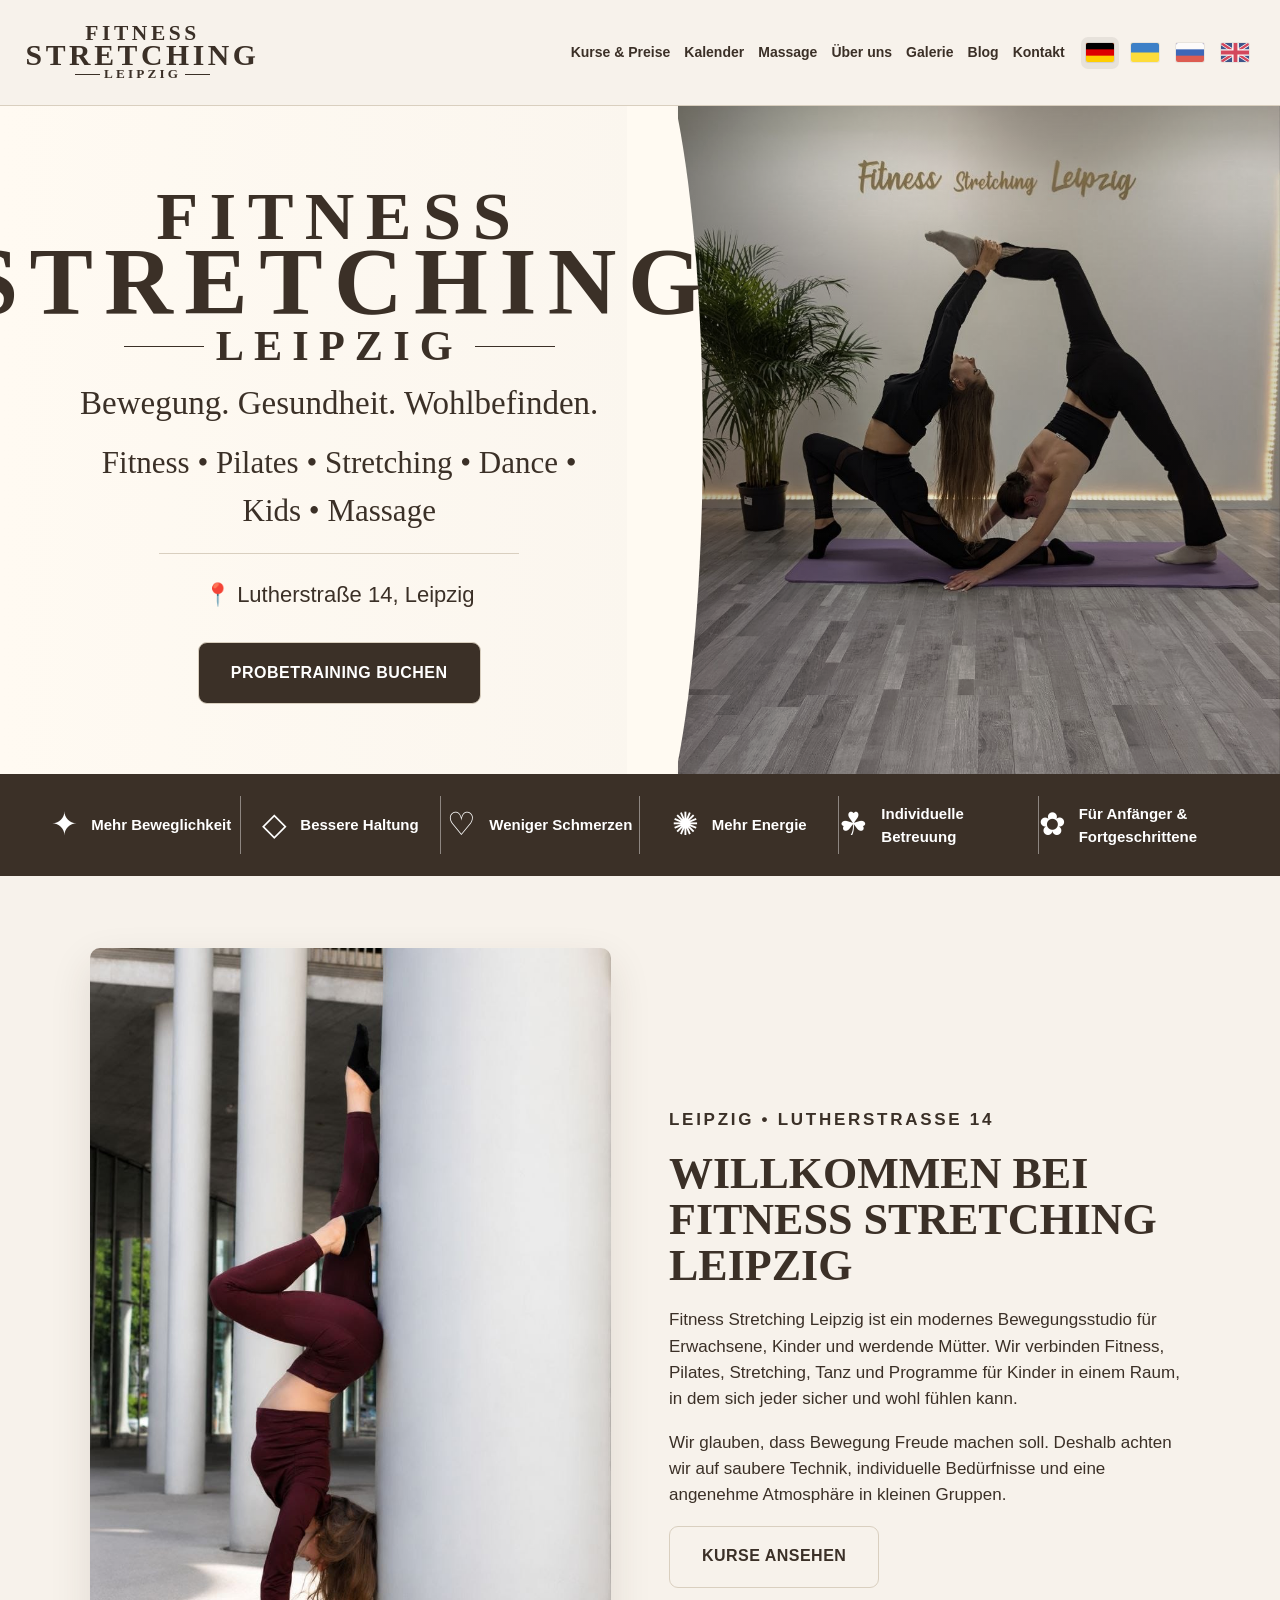
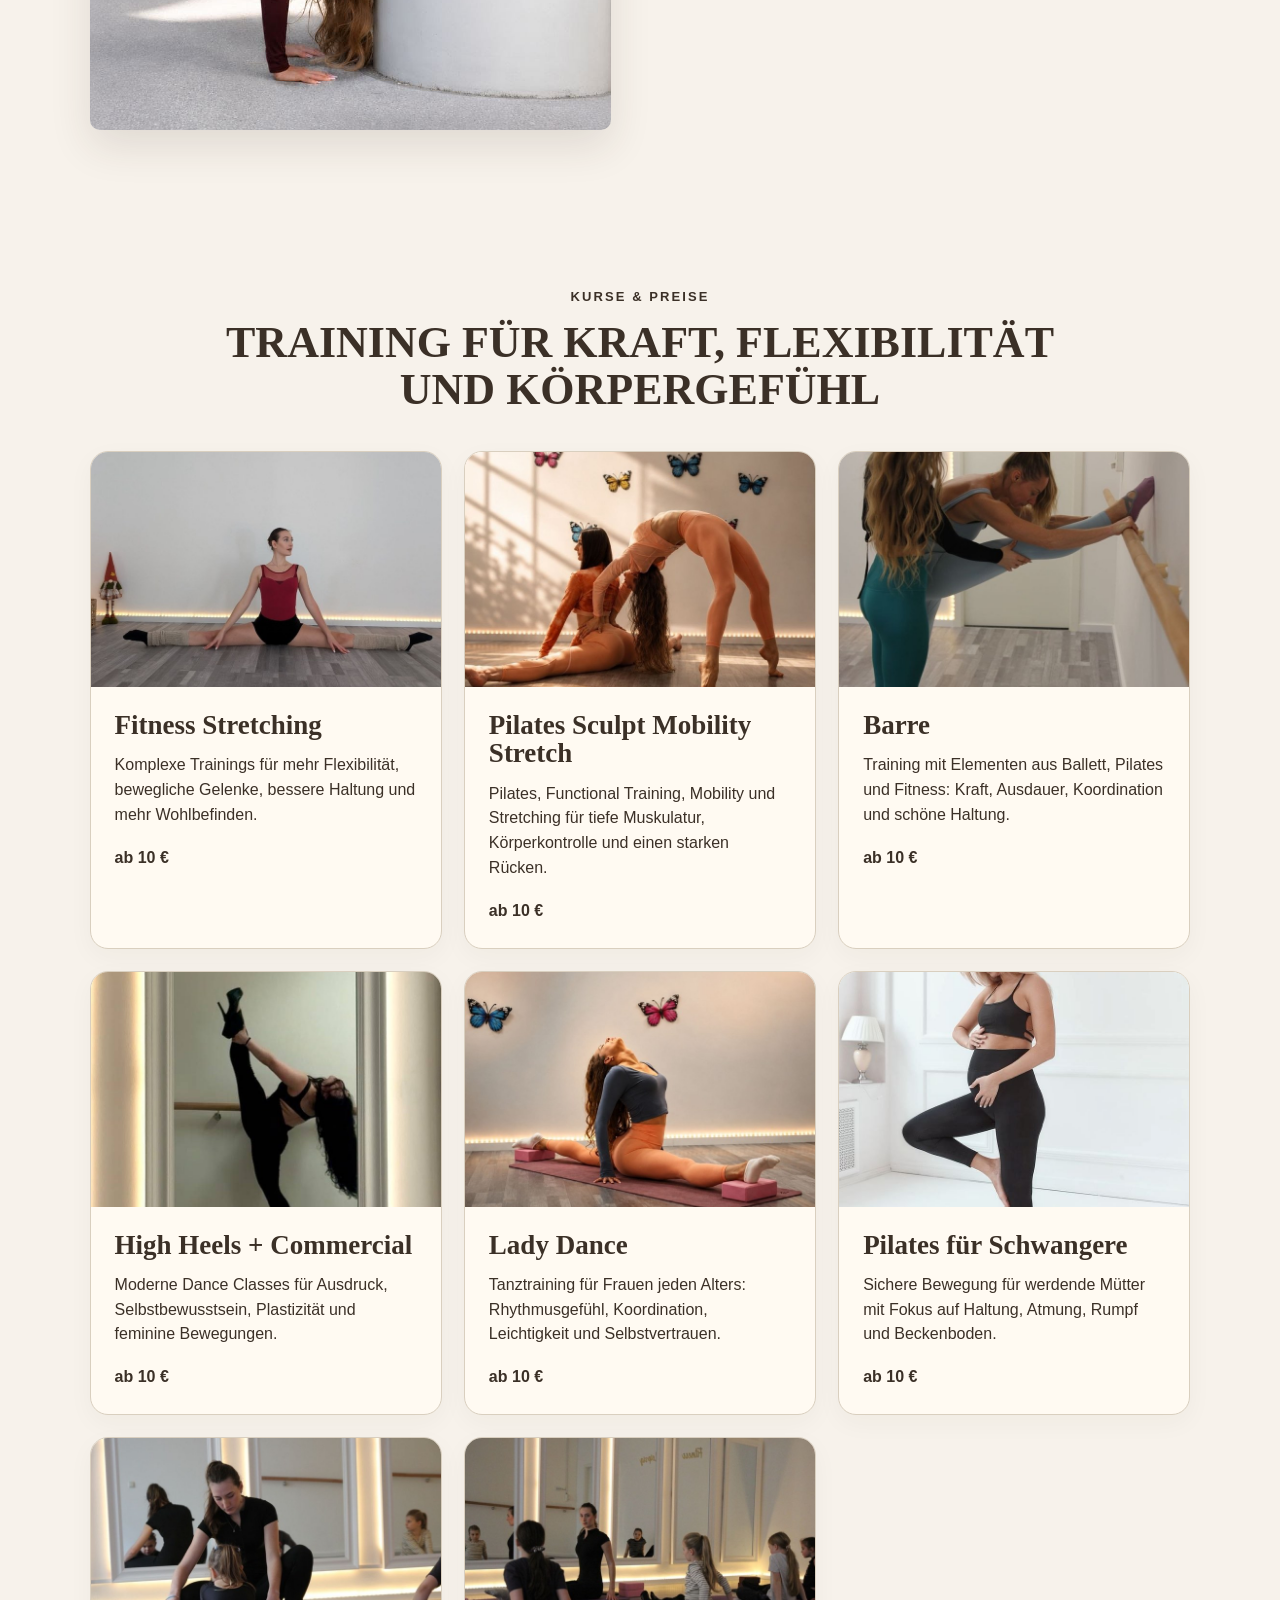
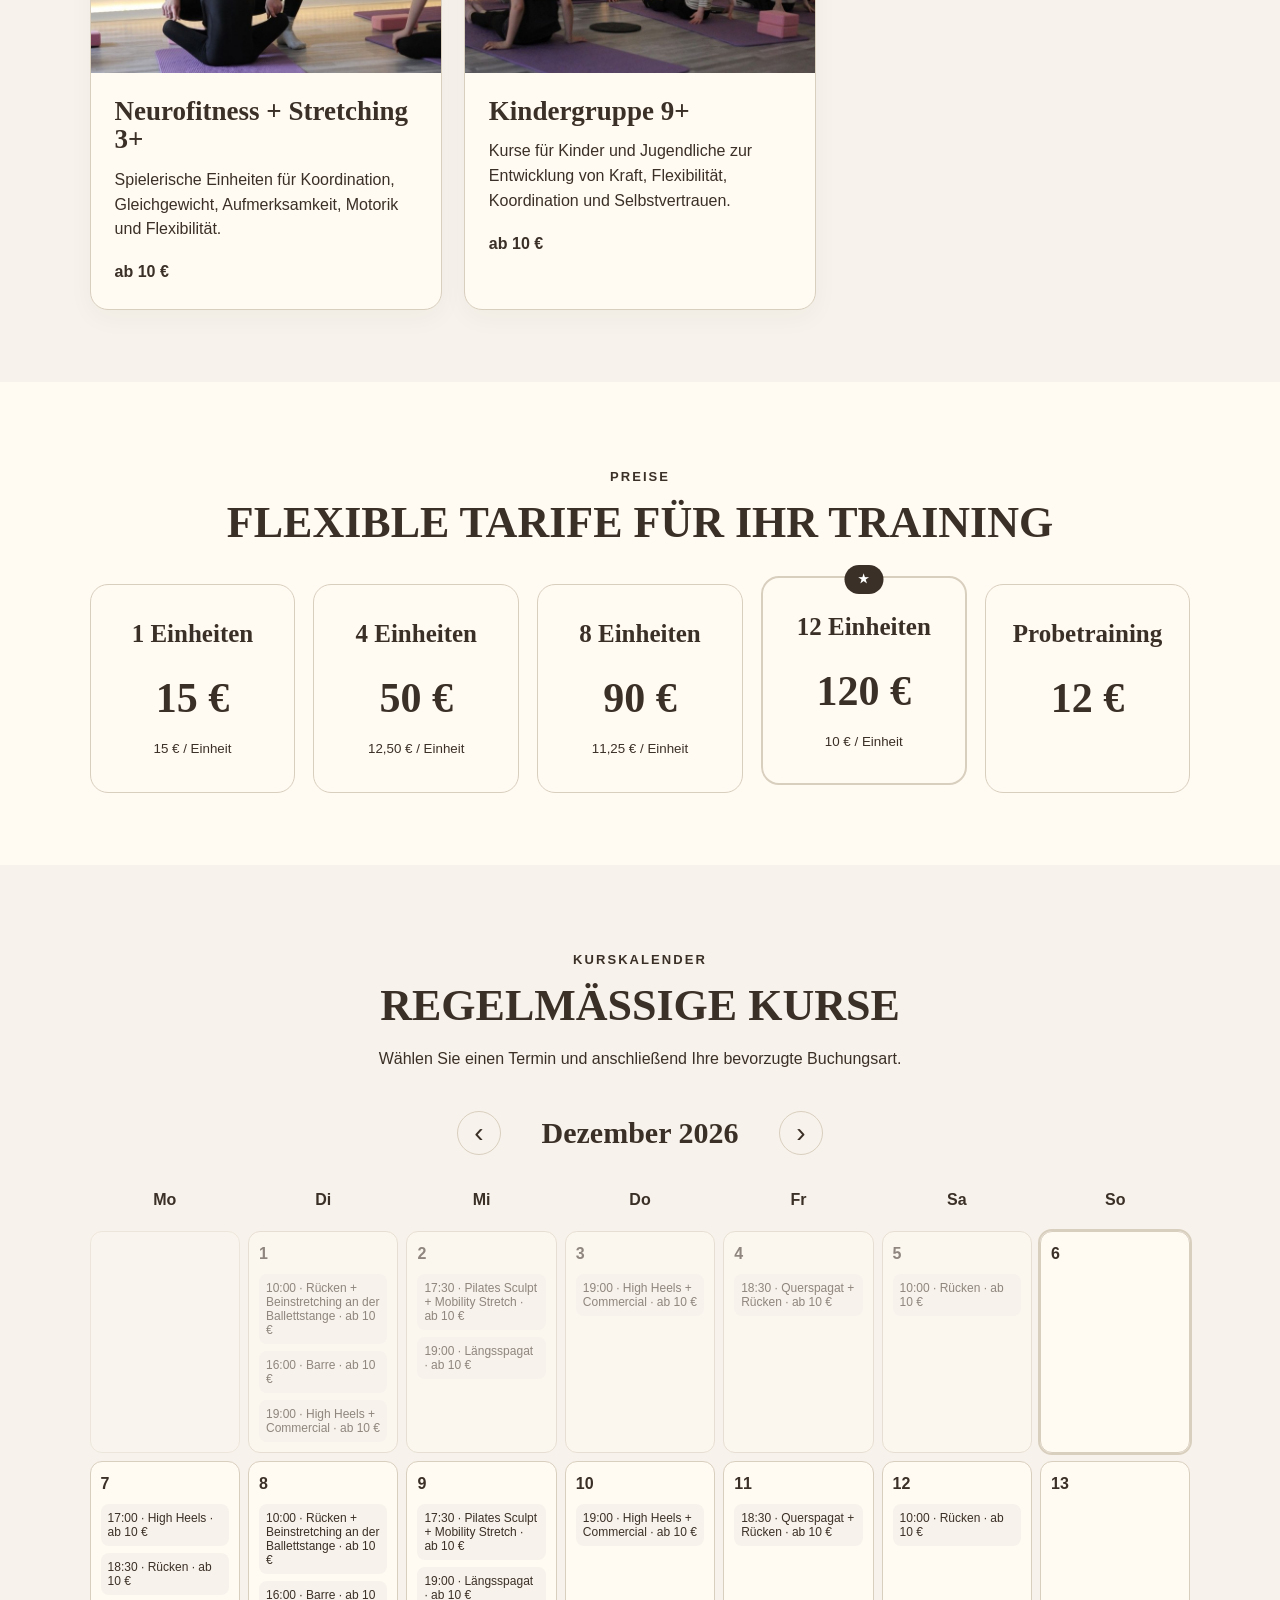
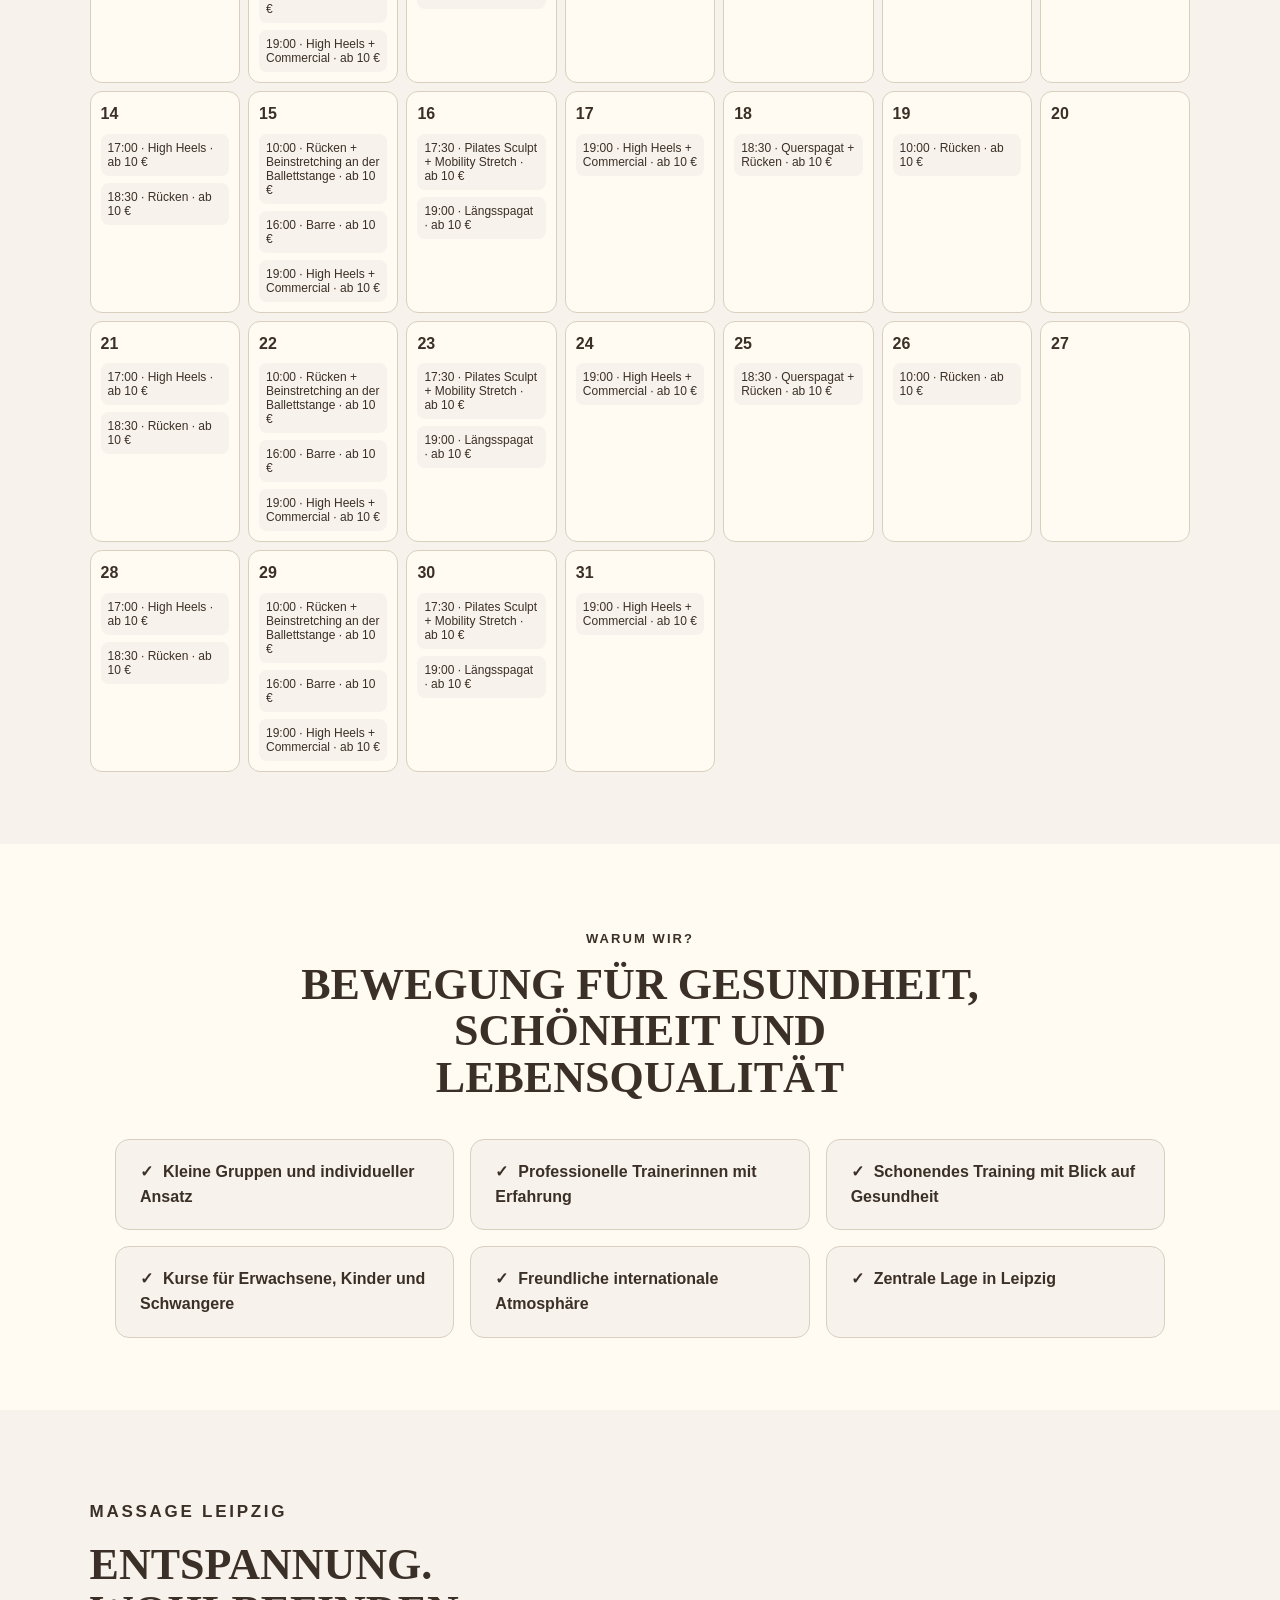
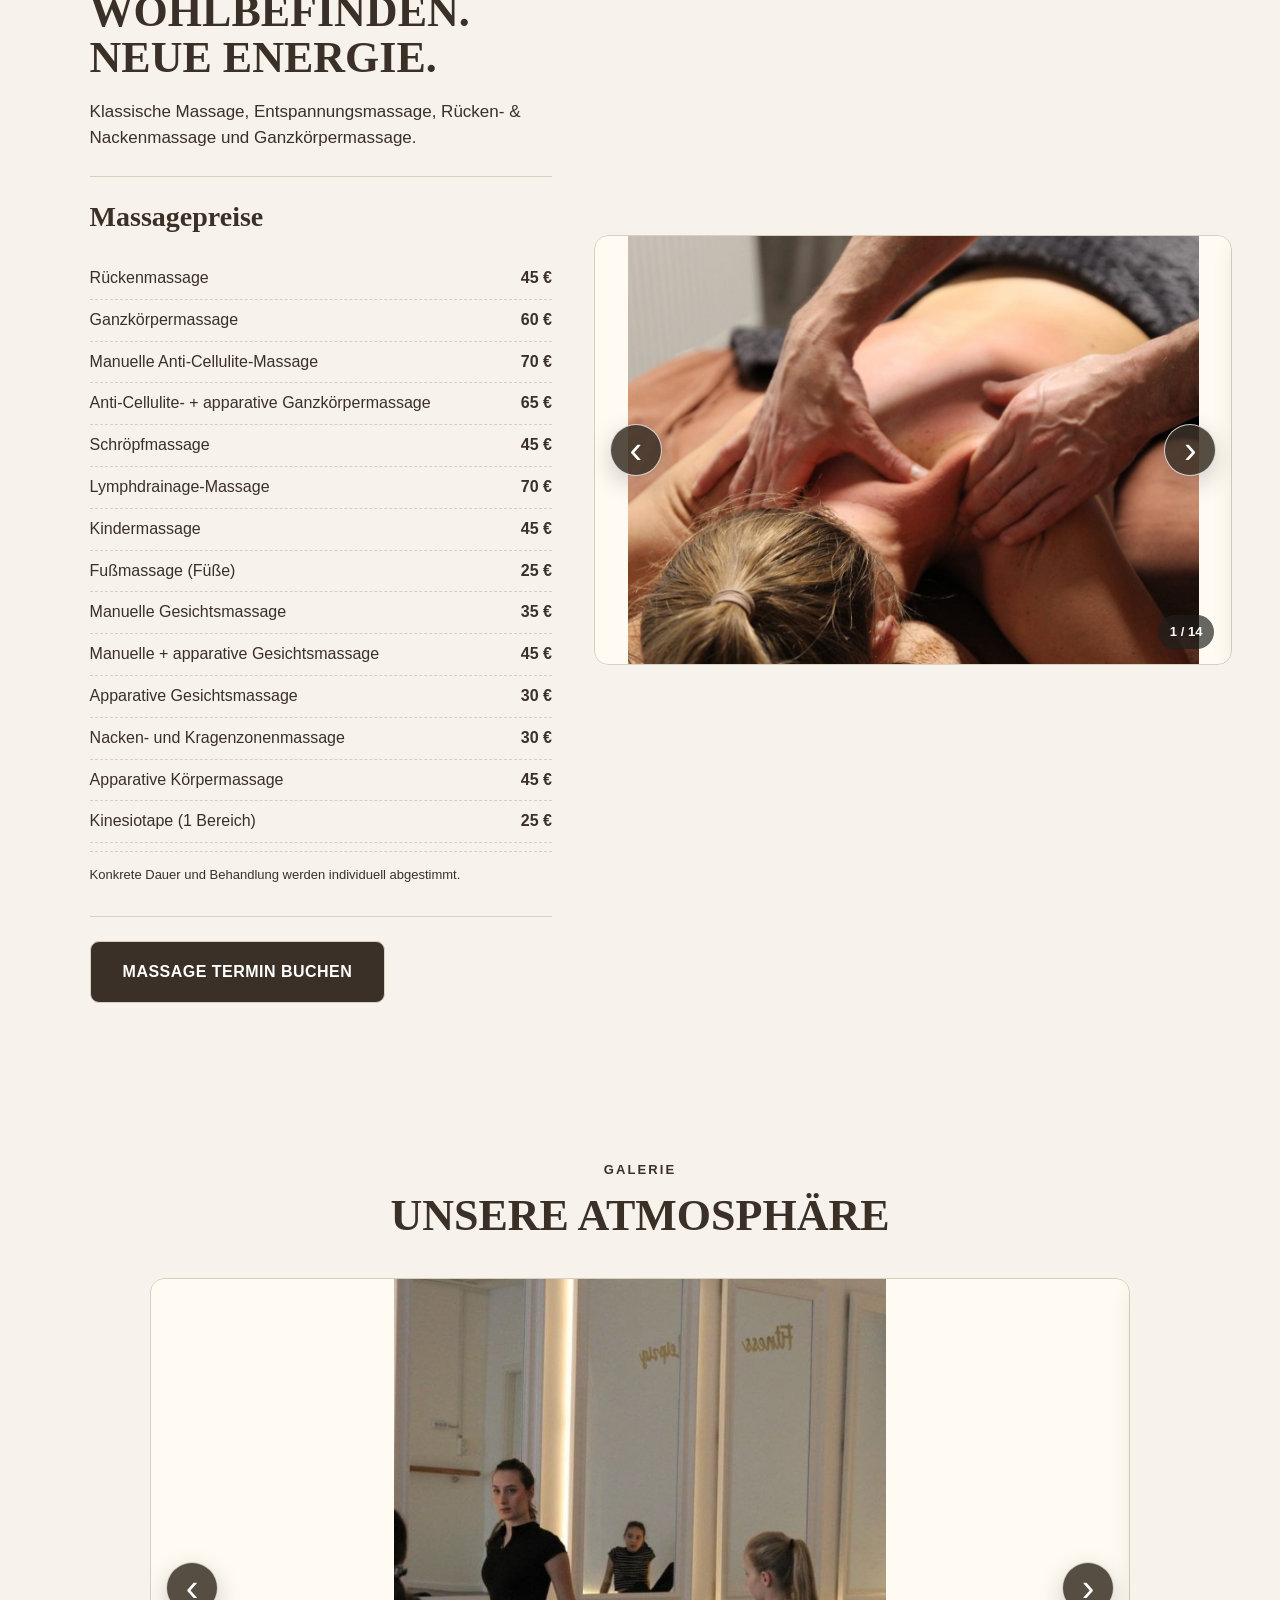
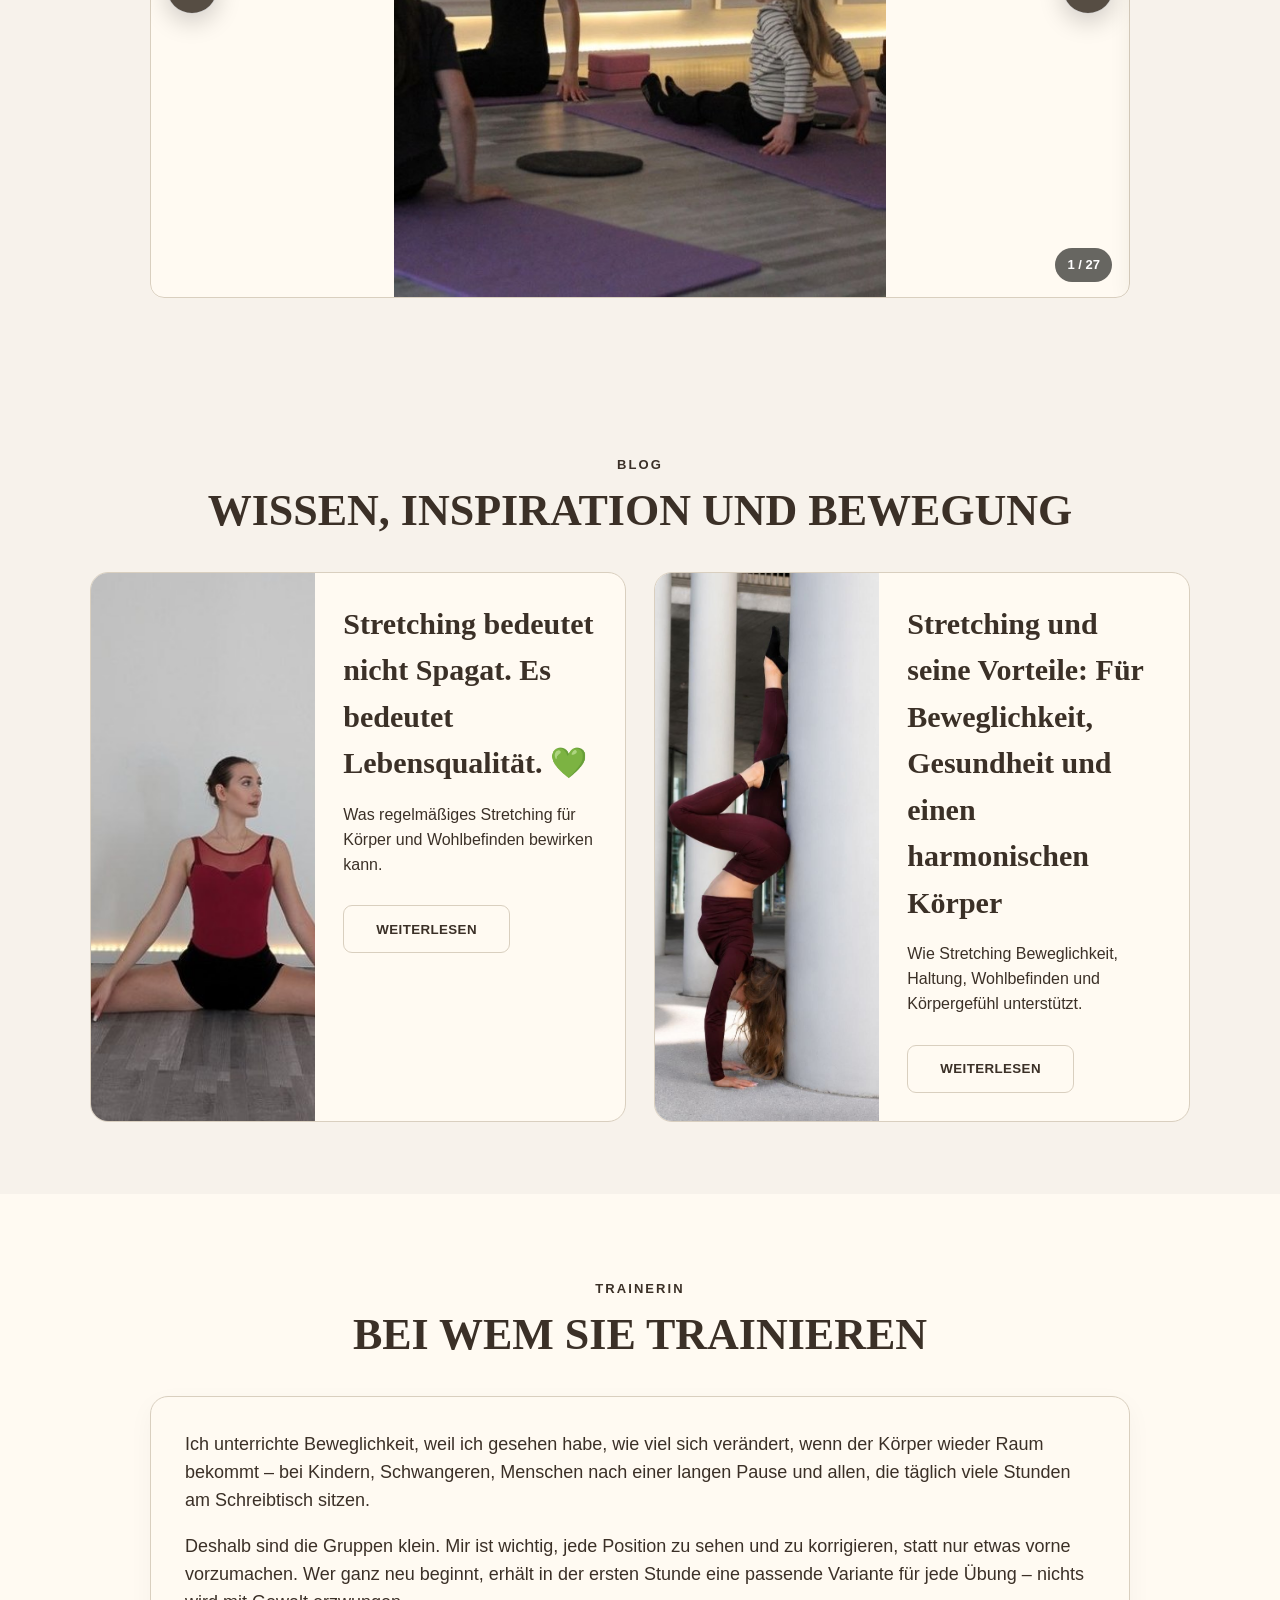
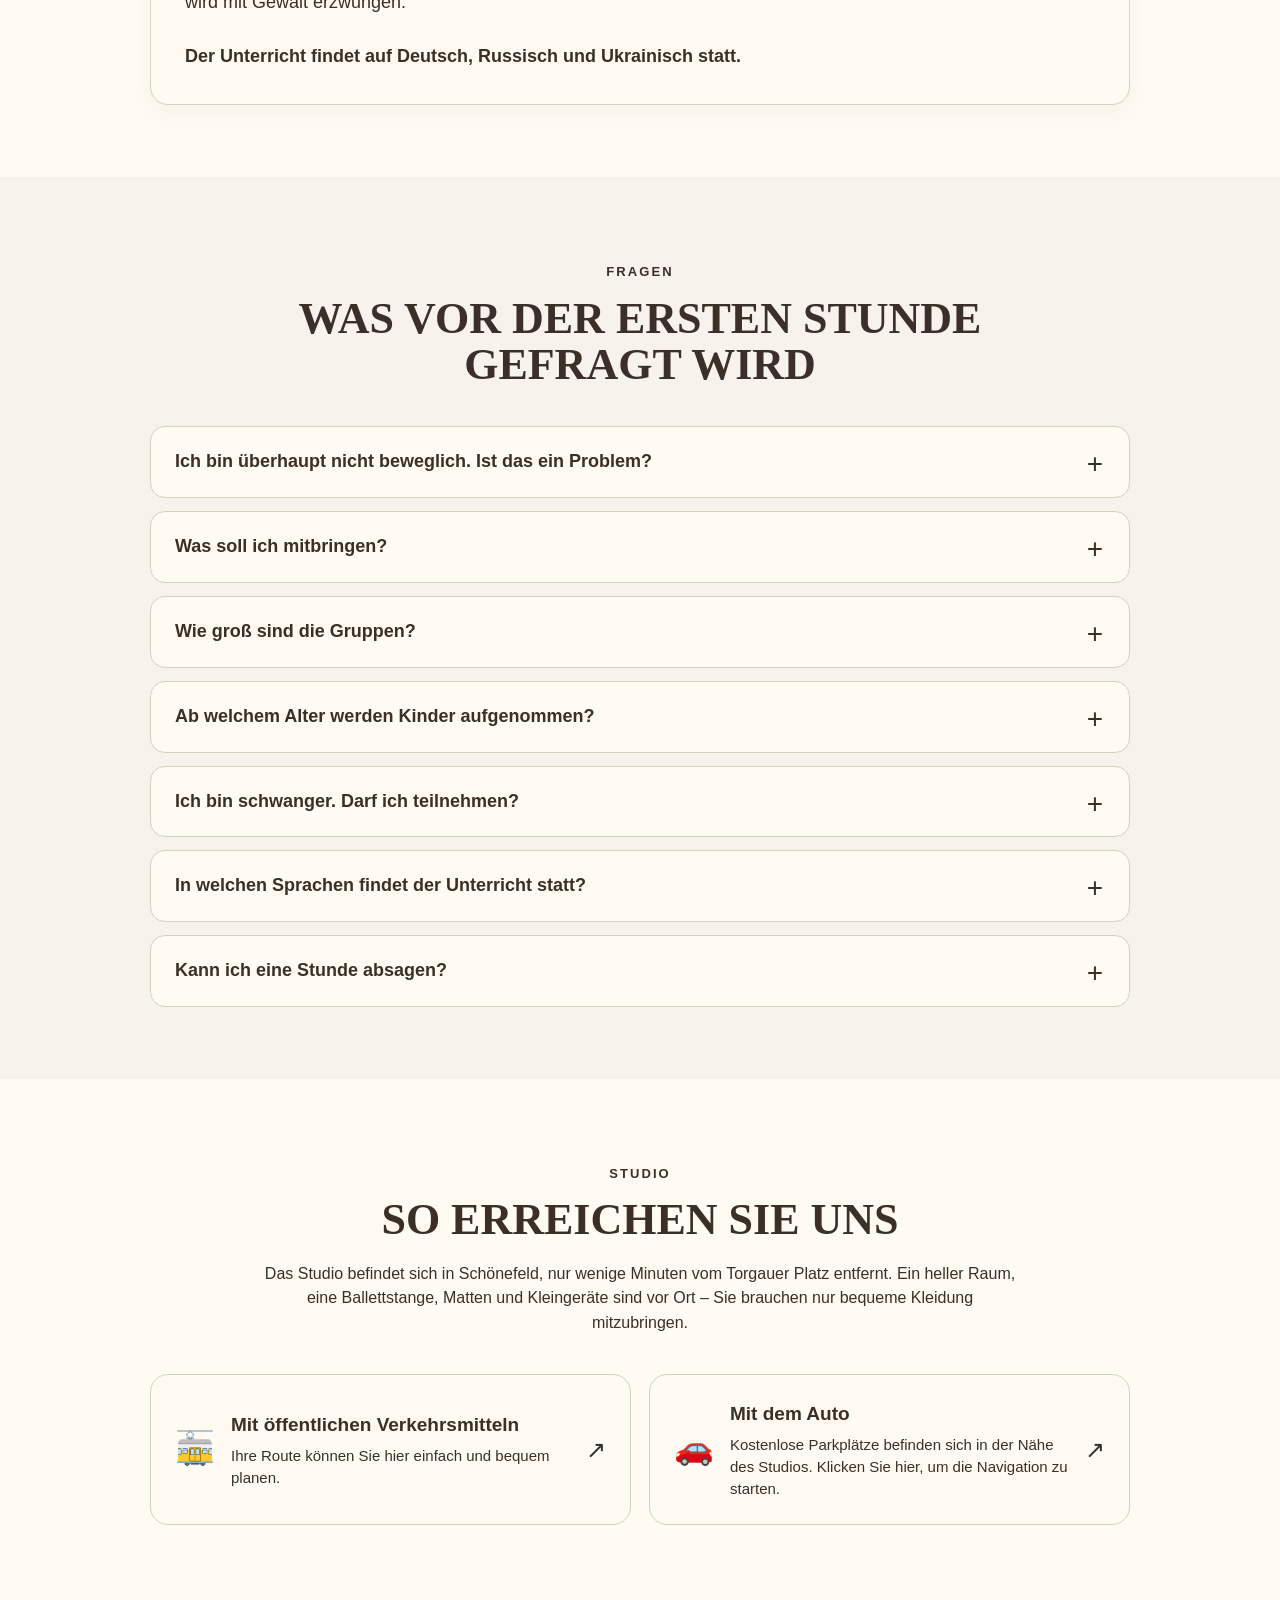
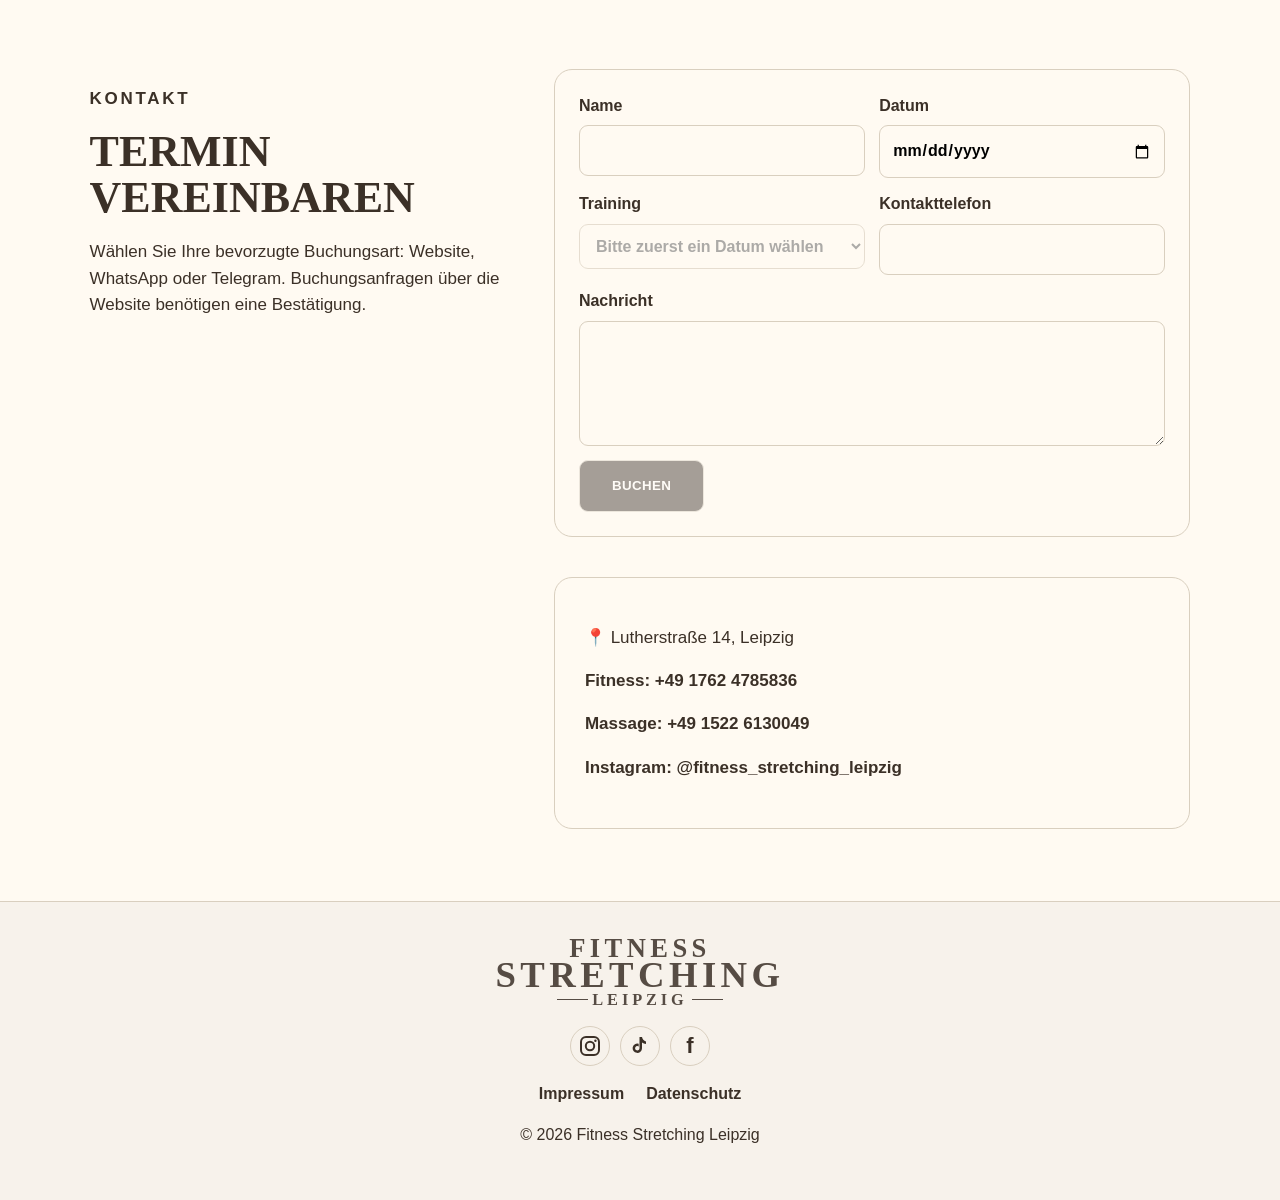
==== commit dbca0e3e: "Add files via upload" ====
--- a/index.html
+++ b/index.html
@@ -149,13 +149,10 @@
 <p class="eyebrow" data-i18n="trainerEyebrow">Trainerin</p>
 <h2 data-i18n="trainerTitle">Bei wem Sie trainieren</h2>
 </div>
-<div class="trainer-layout">
-<img class="trainer-photo" src="assets/about/trainer-photo.png" alt="Trainerin von Fitness Stretching Leipzig">
 <div class="info-panel trainer-panel">
 <p data-i18n="trainerText1">Ich unterrichte Beweglichkeit, weil ich gesehen habe, wie viel sich verändert, wenn der Körper wieder Raum bekommt – bei Kindern, Schwangeren, Menschen nach einer langen Pause und allen, die täglich viele Stunden am Schreibtisch sitzen.</p>
 <p data-i18n="trainerText2">Deshalb sind die Gruppen klein. Mir ist wichtig, jede Position zu sehen und zu korrigieren, statt nur etwas vorne vorzumachen. Wer ganz neu beginnt, erhält in der ersten Stunde eine passende Variante für jede Übung – nichts wird mit Gewalt erzwungen.</p>
 <p class="trainer-languages" data-i18n="trainerLanguages">Der Unterricht findet auf Deutsch, Russisch und Ukrainisch statt.</p>
-</div>
 </div>
 </section>
 
--- a/style.css
+++ b/style.css
@@ -1,4 +1,4 @@
-:root{--background-main:#F7F1E8;--background-card:#FFFFFF;--background-accent:#3B3027;--text-main:#20201D;--text-secondary:#786F62;--text-contrast:#FFFFFF;--border-color:#D9CFBF;--bg:var(--background-main);--cream:var(--background-card);--olive:var(--background-accent);--olive-dark:var(--background-accent);--text:var(--text-main);--muted:var(--text-secondary);--line:var(--border-color);--serif:'Cormorant Garamond',Georgia,serif;--sans:'Inter',Arial,sans-serif}*{box-sizing:border-box}html{scroll-behavior:smooth}body{margin:0;background:var(--bg);color:var(--text);font-family:var(--sans);font-size:16px;line-height:1.55}a{text-decoration:none;color:inherit}img{max-width:100%;display:block}.site-header{min-height:106px;display:flex;align-items:center;gap:24px;padding:14px 34px;background:color-mix(in srgb,var(--background-main) 97%,transparent);border-bottom:1px solid var(--line);position:sticky;top:0;z-index:100;backdrop-filter:blur(10px)}.brand-logo{font-family:var(--serif);font-weight:600;color:var(--olive);letter-spacing:.13em;text-align:center;line-height:.82;text-transform:uppercase;display:inline-flex;flex-direction:column;align-items:center;justify-content:center;white-space:nowrap}.brand-logo .logo-line-1{font-size:.78em}.brand-logo .logo-line-2{font-size:1.08em}.brand-logo .logo-line-3{font-size:.48em;letter-spacing:.24em;display:flex;align-items:center;gap:.28em;margin-top:.16em}.brand-logo i{width:1.9em;height:1px;background:var(--olive);display:block}.header-logo{font-size:38px;min-width:276px}.hero-logo{font-size:88px;margin-bottom:14px}.footer-logo{font-size:34px;opacity:.85}.main-nav{display:flex;align-items:center;gap:25px;margin-left:auto}.main-nav a{font-weight:700;white-space:nowrap}.main-nav a.active{color:var(--olive);border-bottom:2px solid var(--olive);padding-bottom:10px}.header-cta,.btn{font-weight:800;text-transform:uppercase;letter-spacing:.03em;border-radius:9px;display:inline-flex;align-items:center;justify-content:center}.header-cta{background:var(--olive);color:var(--text-contrast);padding:17px 24px;box-shadow:0 8px 24px rgba(77,86,61,.16);white-space:nowrap}.language-switch{display:flex;gap:10px;align-items:center}.language-switch button{border:0;background:transparent;font-weight:800;cursor:pointer;padding:6px 5px;display:flex;gap:6px;align-items:center;opacity:.75;border-radius:7px}.language-switch button.active{opacity:1;color:var(--olive);background:color-mix(in srgb,var(--background-accent) 8%,transparent)}.language-switch img{width:25px;height:17px;object-fit:cover;border-radius:2px;box-shadow:0 0 0 1px rgba(0,0,0,.08)}.language-switch b{font-size:13px}.menu-toggle{display:none;background:none;border:0;font-size:30px;color:var(--olive)}.hero{min-height:650px;display:grid;grid-template-columns:53% 47%;background:var(--background-main);position:relative;overflow:hidden}.hero-copy{padding:82px 6vw 70px;display:flex;flex-direction:column;align-items:center;text-align:center;justify-content:center;z-index:2}.hero-copy:after{content:"";position:absolute;left:49%;top:0;height:100%;width:126px;background:var(--cream);clip-path:ellipse(60% 65% at 0 50%);z-index:-1}.hero-kicker{font-family:var(--serif);font-size:33px;margin:0 0 10px;color:var(--olive-dark)}.hero-subtitle{font-family:var(--serif);font-size:31px;margin:0 0 10px}.divider{height:1px;background:var(--line);width:360px;margin:8px 0 24px}.address{font-size:22px;margin:0 0 30px}.hero-actions{display:flex;gap:20px;flex-wrap:wrap;justify-content:center}.btn{min-height:62px;padding:0 32px;border:1px solid var(--olive)}.btn.primary{background:var(--olive);color:var(--text-contrast)}.btn.secondary,.btn.outline{background:transparent;color:var(--olive)}.hero-image{background:url('assets/hero-studio.jpg') center/cover no-repeat;min-height:650px;filter:saturate(.94) sepia(.06);position:relative}.hero-image:after{content:'';position:absolute;inset:0;background:linear-gradient(90deg,rgba(0,0,0,.34),rgba(0,0,0,.08) 45%,rgba(0,0,0,.18));pointer-events:none}.benefits{background:var(--background-accent);color:var(--text-contrast);display:grid;grid-template-columns:repeat(6,1fr);gap:0;padding:22px 42px}.benefit{display:flex;align-items:center;justify-content:center;gap:13px;border-right:1px solid rgba(255,255,255,.42);min-height:58px}.benefit:last-child{border-right:0}.benefit span{font-size:32px;color:var(--text-contrast)}.benefit p{margin:0;font-weight:600;font-size:15px}.section{padding:72px 7vw}.intro{display:grid;grid-template-columns:1fr 1fr;gap:58px;align-items:center}.intro-image img,.massage img{border-radius:10px;box-shadow:0 16px 42px rgba(55,45,30,.12)}.eyebrow{text-transform:uppercase;letter-spacing:.16em;color:var(--olive);font-weight:800;font-size:13px}.section h2,.intro h2,.massage h2,.contact h2{font-family:var(--serif);text-transform:uppercase;color:var(--olive);font-size:44px;line-height:1.05;margin:0 0 18px}.intro p,.massage p,.contact p{font-size:17px}.muted{background:var(--background-main)}.section-head{text-align:center;max-width:920px;margin:0 auto 38px}.section-head.narrow{max-width:760px}.cards{display:grid;grid-template-columns:repeat(4,1fr);gap:22px}.card{background:var(--cream);border:1px solid var(--line);border-radius:18px;overflow:hidden;min-height:100%;display:flex;flex-direction:column;transition:.35s;box-shadow:0 8px 26px rgba(55,45,30,.04)}.card:hover{transform:translateY(-5px);box-shadow:0 18px 44px rgba(55,45,30,.13)}.course-image{width:100%;height:235px;object-fit:cover;transition:.5s}.card:hover .course-image{transform:scale(1.04)}.card-body{padding:24px}.card h3{font-family:var(--serif);font-size:27px;color:var(--olive);line-height:1.05;margin:0 0 14px}.card p{margin:0}.card span{display:inline-block;margin-top:18px;color:var(--olive);font-weight:800}.why{background:var(--cream)}.why-grid{display:grid;grid-template-columns:repeat(3,1fr);gap:16px;max-width:1050px;margin:0 auto}.why-grid div{background:var(--background-main);border:1px solid var(--line);border-radius:14px;padding:20px 24px;font-weight:700;color:var(--olive-dark)}.why-grid div:before{content:'✓';font-weight:900;margin-right:10px;color:var(--olive)}.massage{display:grid;grid-template-columns:42% 58%;gap:42px;align-items:center}.massage-media>img{width:100%;max-height:520px;object-fit:cover}.massage-gallery{display:grid;grid-template-columns:repeat(3,1fr);gap:10px;margin-top:14px}.massage-gallery img{width:100%;height:145px;object-fit:cover;border-radius:10px;border:1px solid var(--line);box-shadow:0 8px 20px rgba(55,45,30,.08)}.gallery-section{background:var(--background-main)}.gallery-grid{display:grid;grid-template-columns:repeat(4,1fr);gap:14px}.gallery-grid img{width:100%;height:260px;object-fit:cover;border-radius:14px;border:1px solid var(--line);box-shadow:0 8px 22px rgba(55,45,30,.08);transition:.35s}.gallery-grid img:hover{transform:scale(1.02)}.contact{display:grid;grid-template-columns:1fr 1fr;gap:40px;background:var(--cream)}.contact-box{border:1px solid var(--line);border-radius:18px;padding:30px;background:var(--background-card)}.contact-box a{color:var(--olive);font-weight:700}.floating-wa{position:fixed;right:28px;bottom:28px;width:68px;height:68px;border-radius:50%;background:var(--background-accent);color:var(--text-contrast);display:flex;align-items:center;justify-content:center;font-size:34px;box-shadow:0 12px 34px rgba(0,0,0,.2);z-index:101}footer{padding:36px 7vw;text-align:center;border-top:1px solid var(--line);background:var(--background-main);color:var(--muted)}
+:root{--background-main:#F7F2EB;--background-card:#FFFAF2;--background-accent:#3B3027;--text-main:#3B3027;--text-secondary:#3B3027;--text-contrast:#FFFFFF;--logo-color:#3B3027;--border-color:#D9CFBF;--bg:var(--background-main);--cream:var(--background-card);--olive:var(--text-main);--olive-dark:var(--text-main);--text:var(--text-main);--muted:var(--text-secondary);--line:var(--border-color);--serif:'Cormorant Garamond',Georgia,serif;--sans:'Inter',Arial,sans-serif}*{box-sizing:border-box}html{scroll-behavior:smooth}body{margin:0;background:var(--bg);color:var(--text);font-family:var(--sans);font-size:16px;line-height:1.55}a{text-decoration:none;color:inherit}img{max-width:100%;display:block}.site-header{min-height:106px;display:flex;align-items:center;gap:24px;padding:14px 34px;background:color-mix(in srgb,var(--background-main) 97%,transparent);border-bottom:1px solid var(--line);position:sticky;top:0;z-index:100;backdrop-filter:blur(10px)}.brand-logo{font-family:var(--serif);font-weight:600;color:var(--logo-color);letter-spacing:.13em;text-align:center;line-height:.82;text-transform:uppercase;display:inline-flex;flex-direction:column;align-items:center;justify-content:center;white-space:nowrap}.brand-logo .logo-line-1{font-size:.78em}.brand-logo .logo-line-2{font-size:1.08em}.brand-logo .logo-line-3{font-size:.48em;letter-spacing:.24em;display:flex;align-items:center;gap:.28em;margin-top:.16em}.brand-logo i{width:1.9em;height:1px;background:var(--logo-color);display:block}.header-logo{font-size:38px;min-width:276px}.hero-logo{font-size:88px;margin-bottom:14px}.footer-logo{font-size:34px;opacity:.85}.main-nav{display:flex;align-items:center;gap:25px;margin-left:auto}.main-nav a{font-weight:700;white-space:nowrap}.main-nav a.active{color:var(--olive);border-bottom:2px solid var(--olive);padding-bottom:10px}.header-cta,.btn{font-weight:800;text-transform:uppercase;letter-spacing:.03em;border-radius:9px;display:inline-flex;align-items:center;justify-content:center}.header-cta{background:var(--background-accent);color:var(--text-contrast);padding:17px 24px;box-shadow:0 8px 24px rgba(59,48,39,.16);white-space:nowrap}.language-switch{display:flex;gap:10px;align-items:center}.language-switch button{border:0;background:transparent;font-weight:800;cursor:pointer;padding:6px 5px;display:flex;gap:6px;align-items:center;opacity:.75;border-radius:7px}.language-switch button.active{opacity:1;color:var(--olive);background:color-mix(in srgb,var(--background-accent) 8%,transparent)}.language-switch img{width:25px;height:17px;object-fit:cover;border-radius:2px;box-shadow:0 0 0 1px rgba(0,0,0,.08)}.language-switch b{font-size:13px}.menu-toggle{display:none;background:none;border:0;font-size:30px;color:var(--olive)}.hero{min-height:650px;display:grid;grid-template-columns:53% 47%;background:linear-gradient(90deg,var(--background-card),var(--background-main));position:relative;overflow:hidden}.hero-copy{padding:82px 6vw 70px;display:flex;flex-direction:column;align-items:center;text-align:center;justify-content:center;z-index:2}.hero-copy:after{content:"";position:absolute;left:49%;top:0;height:100%;width:126px;background:var(--cream);clip-path:ellipse(60% 65% at 0 50%);z-index:-1}.hero-kicker{font-family:var(--serif);font-size:33px;margin:0 0 10px;color:var(--olive-dark)}.hero-subtitle{font-family:var(--serif);font-size:31px;margin:0 0 10px}.divider{height:1px;background:var(--line);width:360px;margin:8px 0 24px}.address{font-size:22px;margin:0 0 30px}.hero-actions{display:flex;gap:20px;flex-wrap:wrap;justify-content:center}.btn{min-height:62px;padding:0 32px;border:1px solid var(--border-color)}.btn.primary{background:var(--background-accent);color:var(--text-contrast)}.btn.secondary,.btn.outline{background:transparent;color:var(--olive)}.hero-image{background:url('assets/hero-studio.jpg') center/cover no-repeat;min-height:650px;filter:saturate(.94) sepia(.06);position:relative}.hero-image:after{content:'';position:absolute;inset:0;background:linear-gradient(90deg,rgba(0,0,0,.34),rgba(0,0,0,.08) 45%,rgba(0,0,0,.18));pointer-events:none}.benefits{background:var(--background-accent);color:var(--text-contrast);display:grid;grid-template-columns:repeat(6,1fr);gap:0;padding:22px 42px}.benefit{display:flex;align-items:center;justify-content:center;gap:13px;border-right:1px solid rgba(255,255,255,.42);min-height:58px}.benefit:last-child{border-right:0}.benefit span{font-size:32px;color:var(--text-contrast)}.benefit p{margin:0;font-weight:600;font-size:15px}.section{padding:72px 7vw}.intro{display:grid;grid-template-columns:1fr 1fr;gap:58px;align-items:center}.intro-image img,.massage img{border-radius:10px;box-shadow:0 16px 42px rgba(55,45,30,.12)}.eyebrow{text-transform:uppercase;letter-spacing:.16em;color:var(--olive);font-weight:800;font-size:13px}.section h2,.intro h2,.massage h2,.contact h2{font-family:var(--serif);text-transform:uppercase;color:var(--olive);font-size:44px;line-height:1.05;margin:0 0 18px}.intro p,.massage p,.contact p{font-size:17px}.muted{background:var(--background-main)}.section-head{text-align:center;max-width:920px;margin:0 auto 38px}.section-head.narrow{max-width:760px}.cards{display:grid;grid-template-columns:repeat(4,1fr);gap:22px}.card{background:var(--cream);border:1px solid var(--line);border-radius:18px;overflow:hidden;min-height:100%;display:flex;flex-direction:column;transition:.35s;box-shadow:0 8px 26px rgba(55,45,30,.04)}.card:hover{transform:translateY(-5px);box-shadow:0 18px 44px rgba(55,45,30,.13)}.course-image{width:100%;height:235px;object-fit:cover;transition:.5s}.card:hover .course-image{transform:scale(1.04)}.card-body{padding:24px}.card h3{font-family:var(--serif);font-size:27px;color:var(--olive);line-height:1.05;margin:0 0 14px}.card p{margin:0}.card span{display:inline-block;margin-top:18px;color:var(--olive);font-weight:800}.why{background:var(--cream)}.why-grid{display:grid;grid-template-columns:repeat(3,1fr);gap:16px;max-width:1050px;margin:0 auto}.why-grid div{background:var(--background-main);border:1px solid var(--line);border-radius:14px;padding:20px 24px;font-weight:700;color:var(--olive-dark)}.why-grid div:before{content:'✓';font-weight:900;margin-right:10px;color:var(--olive)}.massage{display:grid;grid-template-columns:42% 58%;gap:42px;align-items:center}.massage-media>img{width:100%;max-height:520px;object-fit:cover}.massage-gallery{display:grid;grid-template-columns:repeat(3,1fr);gap:10px;margin-top:14px}.massage-gallery img{width:100%;height:145px;object-fit:cover;border-radius:10px;border:1px solid var(--line);box-shadow:0 8px 20px rgba(55,45,30,.08)}.gallery-section{background:var(--background-main)}.gallery-grid{display:grid;grid-template-columns:repeat(4,1fr);gap:14px}.gallery-grid img{width:100%;height:260px;object-fit:cover;border-radius:14px;border:1px solid var(--line);box-shadow:0 8px 22px rgba(55,45,30,.08);transition:.35s}.gallery-grid img:hover{transform:scale(1.02)}.contact{display:grid;grid-template-columns:1fr 1fr;gap:40px;background:var(--cream)}.contact-box{border:1px solid var(--line);border-radius:18px;padding:30px;background:var(--background-card)}.contact-box a{color:var(--olive);font-weight:700}.floating-wa{position:fixed;right:28px;bottom:28px;width:68px;height:68px;border-radius:50%;background:var(--background-accent);color:var(--text-contrast);display:flex;align-items:center;justify-content:center;font-size:34px;box-shadow:0 12px 34px rgba(0,0,0,.2);z-index:101}footer{padding:36px 7vw;text-align:center;border-top:1px solid var(--line);background:var(--background-main);color:var(--muted)}
 @media(max-width:1280px){.site-header{gap:16px;padding:12px 24px}.header-logo{font-size:31px;min-width:230px}.main-nav{gap:18px}.header-cta{padding:15px 19px}.language-switch b{display:none}.cards{grid-template-columns:repeat(3,1fr)}}
 @media(max-width:980px){.site-header{height:auto;min-height:86px;justify-content:space-between;flex-wrap:wrap}.header-logo{font-size:27px;min-width:auto}.menu-toggle{display:block}.main-nav{display:none;order:5;width:100%;flex-direction:column;align-items:flex-start;padding:18px 0}.main-nav.open{display:flex}.header-cta{display:none}.language-switch{gap:8px}.language-switch img{width:27px;height:19px}.hero{grid-template-columns:1fr}.hero-copy{padding:58px 24px 44px}.hero-copy:after{display:none}.hero-logo{font-size:58px}.hero-kicker,.hero-subtitle{font-size:26px}.address{font-size:20px}.hero-image{min-height:430px;order:-1}.benefits{grid-template-columns:1fr 1fr;padding:18px}.benefit{justify-content:flex-start;border-right:0;border-bottom:1px solid rgba(255,255,255,.25);padding:8px}.intro,.massage,.contact{grid-template-columns:1fr}.cards{grid-template-columns:repeat(2,1fr)}.why-grid{grid-template-columns:1fr 1fr}.gallery-grid{grid-template-columns:repeat(2,1fr)}.massage-gallery{grid-template-columns:repeat(2,1fr)}.section{padding:50px 24px}.section h2,.intro h2,.massage h2,.contact h2{font-size:35px}.btn{min-height:58px}.hero-actions{width:100%}.floating-wa{width:58px;height:58px;font-size:28px;right:18px;bottom:18px}}
 @media(max-width:560px){.hero-logo{font-size:43px}.header-logo{font-size:21px}.logo-line-3 i{width:1.35em}.hero-kicker,.hero-subtitle{font-size:22px}.benefits{grid-template-columns:1fr}.cards,.why-grid,.gallery-grid{grid-template-columns:1fr}.course-image{height:250px}.gallery-grid img{height:330px}.massage-gallery{grid-template-columns:1fr}.massage-gallery img{height:260px}.site-header{padding:12px 14px}.section h2,.intro h2,.massage h2,.contact h2{font-size:30px}.divider{width:260px}.btn{width:100%;padding:0 20px}.language-switch img{width:25px;height:17px}}
@@ -12,11 +12,11 @@
 .massage-slider{margin-top:14px}
 .massage-slider .slider-slide img{height:430px}
 .slider-arrow{position:absolute;top:50%;transform:translateY(-50%);width:52px;height:52px;border:1px solid rgba(255,255,255,.75);border-radius:50%;background:color-mix(in srgb,var(--background-accent) 86%,transparent);color:var(--text-contrast);font-size:38px;line-height:1;cursor:pointer;z-index:3;display:flex;align-items:center;justify-content:center;box-shadow:0 8px 24px rgba(0,0,0,.18)}
-.slider-prev{left:16px}.slider-next{right:16px}.slider-arrow:hover{background:var(--olive-dark)}
+.slider-prev{left:16px}.slider-next{right:16px}.slider-arrow:hover{background:var(--background-accent)}
 .slider-counter{position:absolute;right:18px;bottom:16px;padding:7px 12px;border-radius:999px;color:var(--text-contrast);background:rgba(32,32,29,.68);font-size:13px;font-weight:700;z-index:3}
 .social-placeholders{display:flex;flex-wrap:wrap;justify-content:center;gap:10px;margin:20px 0 16px}
-.social-placeholder{width:40px;height:40px;border:1px solid var(--olive);border-radius:50%;display:inline-flex;align-items:center;justify-content:center;color:var(--olive);font-size:12px;font-weight:800;transition:.25s}
-.social-placeholder:hover{background:var(--olive);color:var(--text-contrast)}
+.social-placeholder{width:40px;height:40px;border:1px solid var(--border-color);border-radius:50%;display:inline-flex;align-items:center;justify-content:center;color:var(--olive);font-size:12px;font-weight:800;transition:.25s}
+.social-placeholder:hover{background:var(--background-accent);color:var(--text-contrast)}
 .footer-legal{display:flex;justify-content:center;gap:22px;margin:8px 0 12px;font-weight:700;color:var(--olive)}
 .footer-legal a:hover{text-decoration:underline}
 .legal-main{max-width:960px;margin:0 auto;padding:70px 24px 90px}
@@ -33,7 +33,7 @@
 .legal-header{min-height:112px;display:flex;align-items:center;justify-content:space-between;gap:24px;padding:18px 42px;background:color-mix(in srgb,var(--background-main) 96%,transparent);border-bottom:1px solid var(--line);position:sticky;top:0;z-index:100;backdrop-filter:blur(10px)}
 .legal-language-switch{display:flex;gap:10px;align-items:center}
 .legal-language-switch button{border:1px solid transparent;background:transparent;padding:5px;border-radius:7px;cursor:pointer;opacity:.65}
-.legal-language-switch button.active{opacity:1;border-color:var(--olive);background:var(--cream)}
+.legal-language-switch button.active{opacity:1;border-color:var(--border-color);background:var(--cream)}
 .legal-language-switch img{width:28px;height:19px;display:block;border-radius:2px}
 .legal-content[hidden]{display:none}
 .legal-note{border-left:4px solid var(--olive);background:var(--cream);padding:15px 18px;margin:0 0 26px;border-radius:0 10px 10px 0;color:var(--muted)}
@@ -42,7 +42,7 @@
 @media(max-width:720px){.legal-header{padding:14px;flex-direction:column;align-items:center}.legal-language-switch img{width:30px;height:20px}}
 
 /* v8 additions — built on the complete v7 layout */
-.prices-section{background:var(--cream)}.price-grid{display:grid;grid-template-columns:repeat(5,1fr);gap:18px;max-width:1200px;margin:auto}.price-card{position:relative;text-align:center;background:var(--background-card);border:1px solid var(--line);border-radius:18px;padding:30px 18px}.price-card h3{font-family:var(--serif);font-size:25px;color:var(--olive);margin:0 0 12px}.price-card strong{font-family:var(--serif);font-size:42px;color:var(--olive-dark)}.price-card small{display:block;margin-top:8px;color:var(--muted)}.price-card.featured{border:2px solid var(--olive);transform:translateY(-8px)}.price-card.featured>span{position:absolute;top:-13px;left:50%;transform:translateX(-50%);background:var(--olive);color:var(--text-contrast);border-radius:999px;padding:5px 14px;font-size:12px;font-weight:800}.schedule-toolbar{display:flex;justify-content:center;align-items:center;gap:24px;margin-bottom:22px}.schedule-toolbar button{width:44px;height:44px;border-radius:50%;border:1px solid var(--olive);background:transparent;color:var(--olive);font-size:28px;cursor:pointer}.schedule-toolbar h3{min-width:230px;text-align:center;font-family:var(--serif);font-size:30px;color:var(--olive);margin:0}.calendar-desktop{display:grid;grid-template-columns:repeat(7,1fr);gap:8px}.cal-head{font-weight:800;text-align:center;color:var(--olive);padding:10px}.cal-day{min-height:145px;background:var(--cream);border:1px solid var(--line);border-radius:12px;padding:10px}.cal-day.empty{opacity:.35}.cal-day.today{outline:2px solid var(--olive)}.cal-num{font-weight:800;color:var(--olive-dark)}.cal-event{display:block;width:100%;margin-top:7px;border:0;border-radius:8px;padding:7px;background:var(--background-main);color:var(--olive-dark);text-align:left;font-size:12px;cursor:pointer}.calendar-mobile{display:none}.mobile-day{background:var(--cream);border:1px solid var(--line);border-radius:13px;padding:14px;margin-bottom:10px}.mobile-day h4{margin:0 0 8px;color:var(--olive)}.massage-price-list{margin:24px 0;border-top:1px solid var(--line);border-bottom:1px solid var(--line);padding:18px 0}.massage-price-list h3{font-family:var(--serif);font-size:28px;color:var(--olive);margin:0 0 12px}.massage-price-list>div{display:flex;justify-content:space-between;gap:20px;padding:8px 0;border-bottom:1px dashed var(--line)}.price-note{font-size:13px!important;color:var(--muted)}.blog-grid{display:grid;grid-template-columns:1fr 1fr;gap:28px;max-width:1100px;margin:auto}.blog-card{display:grid;grid-template-columns:42% 58%;background:var(--cream);border:1px solid var(--line);border-radius:18px;overflow:hidden}.blog-card img{width:100%;height:100%;min-height:300px;object-fit:cover}.blog-card>div{padding:28px}.blog-card h3{font-family:var(--serif);font-size:30px;color:var(--olive);margin:0 0 14px}.blog-card .btn{width:auto;min-height:48px;margin-top:12px}.article-modal{position:fixed;inset:0;background:rgba(20,20,18,.72);display:none;align-items:center;justify-content:center;padding:20px;z-index:1000}.article-modal.open{display:flex}.article-dialog{position:relative;max-width:820px;max-height:88vh;overflow:auto;background:var(--cream);border-radius:18px;padding:44px}.article-dialog h2{font-family:var(--serif);font-size:40px;color:var(--olive)}.article-dialog p,.article-dialog li{line-height:1.7}.article-close{position:absolute;right:16px;top:12px;border:0;background:transparent;font-size:38px;cursor:pointer;color:var(--olive)}.contact{grid-template-columns:.8fr 1.2fr}.booking-form{display:grid;grid-template-columns:1fr 1fr;gap:14px;background:var(--background-card);border:1px solid var(--line);border-radius:18px;padding:24px}.booking-form label{display:flex;flex-direction:column;gap:7px;font-weight:700;color:var(--olive-dark)}.booking-form input,.booking-form select,.booking-form textarea{width:100%;border:1px solid var(--line);border-radius:9px;padding:12px;background:var(--background-card);font:inherit}.booking-form .wide{grid-column:1/-1}.booking-actions{display:flex;gap:12px}.booking-actions .btn{min-height:52px}.contact-box{grid-column:2}.telegram-placeholder{opacity:.65}
+.prices-section{background:var(--cream)}.price-grid{display:grid;grid-template-columns:repeat(5,1fr);gap:18px;max-width:1200px;margin:auto}.price-card{position:relative;text-align:center;background:var(--background-card);border:1px solid var(--line);border-radius:18px;padding:30px 18px}.price-card h3{font-family:var(--serif);font-size:25px;color:var(--olive);margin:0 0 12px}.price-card strong{font-family:var(--serif);font-size:42px;color:var(--olive-dark)}.price-card small{display:block;margin-top:8px;color:var(--muted)}.price-card.featured{border:2px solid var(--border-color);transform:translateY(-8px)}.price-card.featured>span{position:absolute;top:-13px;left:50%;transform:translateX(-50%);background:var(--background-accent);color:var(--text-contrast);border-radius:999px;padding:5px 14px;font-size:12px;font-weight:800}.schedule-toolbar{display:flex;justify-content:center;align-items:center;gap:24px;margin-bottom:22px}.schedule-toolbar button{width:44px;height:44px;border-radius:50%;border:1px solid var(--border-color);background:transparent;color:var(--olive);font-size:28px;cursor:pointer}.schedule-toolbar h3{min-width:230px;text-align:center;font-family:var(--serif);font-size:30px;color:var(--olive);margin:0}.calendar-desktop{display:grid;grid-template-columns:repeat(7,1fr);gap:8px}.cal-head{font-weight:800;text-align:center;color:var(--olive);padding:10px}.cal-day{min-height:145px;background:var(--cream);border:1px solid var(--line);border-radius:12px;padding:10px}.cal-day.empty{opacity:.35}.cal-day.today{outline:2px solid var(--border-color)}.cal-num{font-weight:800;color:var(--olive-dark)}.cal-event{display:block;width:100%;margin-top:7px;border:0;border-radius:8px;padding:7px;background:var(--background-main);color:var(--olive-dark);text-align:left;font-size:12px;cursor:pointer}.calendar-mobile{display:none}.mobile-day{background:var(--cream);border:1px solid var(--line);border-radius:13px;padding:14px;margin-bottom:10px}.mobile-day h4{margin:0 0 8px;color:var(--olive)}.massage-price-list{margin:24px 0;border-top:1px solid var(--line);border-bottom:1px solid var(--line);padding:18px 0}.massage-price-list h3{font-family:var(--serif);font-size:28px;color:var(--olive);margin:0 0 12px}.massage-price-list>div{display:flex;justify-content:space-between;gap:20px;padding:8px 0;border-bottom:1px dashed var(--line)}.price-note{font-size:13px!important;color:var(--muted)}.blog-grid{display:grid;grid-template-columns:1fr 1fr;gap:28px;max-width:1100px;margin:auto}.blog-card{display:grid;grid-template-columns:42% 58%;background:var(--cream);border:1px solid var(--line);border-radius:18px;overflow:hidden}.blog-card img{width:100%;height:100%;min-height:300px;object-fit:cover}.blog-card>div{padding:28px}.blog-card h3{font-family:var(--serif);font-size:30px;color:var(--olive);margin:0 0 14px}.blog-card .btn{width:auto;min-height:48px;margin-top:12px}.article-modal{position:fixed;inset:0;background:rgba(20,20,18,.72);display:none;align-items:center;justify-content:center;padding:20px;z-index:1000}.article-modal.open{display:flex}.article-dialog{position:relative;max-width:820px;max-height:88vh;overflow:auto;background:var(--cream);border-radius:18px;padding:44px}.article-dialog h2{font-family:var(--serif);font-size:40px;color:var(--olive)}.article-dialog p,.article-dialog li{line-height:1.7}.article-close{position:absolute;right:16px;top:12px;border:0;background:transparent;font-size:38px;cursor:pointer;color:var(--olive)}.contact{grid-template-columns:.8fr 1.2fr}.booking-form{display:grid;grid-template-columns:1fr 1fr;gap:14px;background:var(--background-card);border:1px solid var(--line);border-radius:18px;padding:24px}.booking-form label{display:flex;flex-direction:column;gap:7px;font-weight:700;color:var(--olive-dark)}.booking-form input,.booking-form select,.booking-form textarea{width:100%;border:1px solid var(--line);border-radius:9px;padding:12px;background:var(--background-card);font:inherit}.booking-form .wide{grid-column:1/-1}.booking-actions{display:flex;gap:12px}.booking-actions .btn{min-height:52px}.contact-box{grid-column:2}.telegram-placeholder{opacity:.65}
 @media(max-width:980px){.price-grid{grid-template-columns:repeat(2,1fr)}.price-card.featured{transform:none}.calendar-desktop{display:none}.calendar-mobile{display:block}.blog-grid{grid-template-columns:1fr}.contact{grid-template-columns:1fr}.contact-box{grid-column:auto}.booking-form{grid-template-columns:1fr}.booking-form .wide{grid-column:auto}}
 @media(max-width:560px){.price-grid{grid-template-columns:1fr}.blog-card{grid-template-columns:1fr}.blog-card img{height:260px;min-height:0}.article-dialog{padding:36px 20px}.article-dialog h2{font-size:30px}.booking-actions{flex-direction:column}}
 
@@ -50,7 +50,7 @@
 /* v8 mobile calendar compact mode */
 .cal-day.past{opacity:.55}
 .calendar-empty{margin:12px 0 0;padding:16px;text-align:center;background:var(--cream);border:1px solid var(--line);border-radius:12px;color:var(--muted)}
-.calendar-more{display:block;margin:14px auto 0;border:1px solid var(--olive);border-radius:999px;background:transparent;color:var(--olive);padding:10px 18px;font:inherit;font-weight:700;cursor:pointer}
+.calendar-more{display:block;margin:14px auto 0;border:1px solid var(--border-color);border-radius:999px;background:transparent;color:var(--olive);padding:10px 18px;font:inherit;font-weight:700;cursor:pointer}
 @media(max-width:980px){
   .schedule-toolbar{gap:12px;margin-bottom:12px}
   .schedule-toolbar button{width:42px;height:42px;flex:0 0 42px}
@@ -83,7 +83,7 @@
   .blog-card>div{padding:22px 20px}
   .blog-card h3{font-size:27px}
   .blog-mobile-controls{display:flex;align-items:center;justify-content:center;gap:18px;margin-top:14px}
-  .blog-mobile-controls button{width:46px;height:46px;border-radius:50%;border:1px solid var(--olive);background:transparent;color:var(--olive);font-size:28px;line-height:1;cursor:pointer}
+  .blog-mobile-controls button{width:46px;height:46px;border-radius:50%;border:1px solid var(--border-color);background:transparent;color:var(--olive);font-size:28px;line-height:1;cursor:pointer}
   .blog-counter{min-width:48px;text-align:center;color:var(--olive);font-weight:800}
 }
 
@@ -107,14 +107,22 @@
 
 /* v10: trainer, FAQ and directions */
 .trainer-section{background:var(--cream)}
-.trainer-layout{max-width:980px;margin:0 auto;display:grid;grid-template-columns:minmax(300px,.78fr) minmax(0,1.22fr);gap:22px;align-items:stretch}
-.trainer-photo{display:block;width:100%;height:100%;min-height:390px;object-fit:cover;object-position:center;border:1px solid var(--line);border-radius:18px;box-shadow:0 8px 26px rgba(55,45,30,.04)}
 .info-panel{max-width:980px;margin:0 auto;background:var(--background-card);border:1px solid var(--line);border-radius:18px;padding:34px;box-shadow:0 8px 26px rgba(55,45,30,.04)}
-.trainer-layout .info-panel{max-width:none;margin:0}
 .info-panel p{font-size:18px;margin:0 0 18px}.info-panel p:last-child{margin-bottom:0}.trainer-languages{font-weight:800;color:var(--olive-dark);padding-top:8px}
 .faq-list{max-width:980px;margin:0 auto;display:grid;gap:13px}.faq-item{background:var(--cream);border:1px solid var(--line);border-radius:15px;padding:0 24px}.faq-item[open]{box-shadow:0 10px 30px rgba(55,45,30,.07)}.faq-item summary{position:relative;cursor:pointer;list-style:none;padding:21px 42px 21px 0;font-weight:800;color:var(--olive-dark);font-size:18px}.faq-item summary::-webkit-details-marker{display:none}.faq-item summary:after{content:'+';position:absolute;right:2px;top:15px;color:var(--olive);font-size:28px;font-weight:400}.faq-item[open] summary:after{content:'−'}.faq-item p{margin:0;padding:0 42px 22px 0;color:var(--muted);font-size:17px}
-.directions-section{background:var(--cream)}.directions-grid{max-width:980px;margin:0 auto;display:grid;grid-template-columns:1fr 1fr;gap:18px}.direction-card{width:100%;border:1px solid var(--line);border-radius:18px;background:var(--background-card);padding:24px;text-align:left;display:grid;grid-template-columns:auto 1fr auto;gap:16px;align-items:center;color:var(--text);cursor:pointer;font:inherit;transition:.25s}.direction-card:hover{transform:translateY(-3px);box-shadow:0 14px 34px rgba(55,45,30,.1);border-color:var(--olive)}.direction-icon{font-size:32px}.direction-card strong{display:block;color:var(--olive-dark);font-size:19px;margin-bottom:6px}.direction-card small{display:block;color:var(--muted);font-size:15px;line-height:1.45}.direction-arrow{color:var(--olive);font-size:24px}.mdv-widget{max-width:980px;margin:22px auto 0;border:1px solid var(--line);border-radius:18px;overflow:hidden;background:var(--background-card);min-height:620px}.mdv-widget iframe{display:block;width:100%;height:620px;border:0}.mdv-widget-loading{min-height:180px;display:flex;align-items:center;justify-content:center;color:var(--olive);font-weight:700}
+.directions-section{background:var(--cream)}.directions-grid{max-width:980px;margin:0 auto;display:grid;grid-template-columns:1fr 1fr;gap:18px}.direction-card{width:100%;border:1px solid var(--line);border-radius:18px;background:var(--background-card);padding:24px;text-align:left;display:grid;grid-template-columns:auto 1fr auto;gap:16px;align-items:center;color:var(--text);cursor:pointer;font:inherit;transition:.25s}.direction-card:hover{transform:translateY(-3px);box-shadow:0 14px 34px rgba(55,45,30,.1);border-color:var(--border-color)}.direction-icon{font-size:32px}.direction-card strong{display:block;color:var(--olive-dark);font-size:19px;margin-bottom:6px}.direction-card small{display:block;color:var(--muted);font-size:15px;line-height:1.45}.direction-arrow{color:var(--olive);font-size:24px}.mdv-widget{max-width:980px;margin:22px auto 0;border:1px solid var(--line);border-radius:18px;overflow:hidden;background:var(--background-card);min-height:620px}.mdv-widget iframe{display:block;width:100%;height:620px;border:0}.mdv-widget-loading{min-height:180px;display:flex;align-items:center;justify-content:center;color:var(--olive);font-weight:700}
 .navigation-modal{position:fixed;inset:0;background:rgba(20,20,18,.68);display:none;align-items:center;justify-content:center;padding:20px;z-index:1300}.navigation-modal.open{display:flex}.navigation-dialog{position:relative;width:min(520px,100%);background:var(--cream);border:1px solid var(--line);border-radius:18px;padding:34px;box-shadow:0 24px 80px rgba(20,20,18,.22)}.navigation-dialog h3{font-family:var(--serif);font-size:30px;color:var(--olive);margin:0 40px 6px 0}.navigation-dialog p{color:var(--muted);margin:0 0 22px}.navigation-close{position:absolute;right:14px;top:8px;border:0;background:transparent;font-size:36px;color:var(--olive);cursor:pointer}.navigation-links{display:grid;gap:12px}.navigation-links .btn{width:100%;text-transform:none}
 .cal-event.booking-unavailable{opacity:.58;cursor:not-allowed}.cal-event.booking-unavailable:after{content:' · ×'}
-@media(max-width:980px){.trainer-layout{grid-template-columns:1fr}.trainer-photo{height:auto;min-height:0;aspect-ratio:16/10;object-position:center 52%}.directions-grid{grid-template-columns:1fr}.mdv-widget,.mdv-widget iframe{min-height:680px;height:680px}}
-@media(max-width:560px){.trainer-layout{gap:16px}.trainer-photo{aspect-ratio:1/1}.info-panel{padding:24px}.faq-item{padding:0 18px}.faq-item summary{font-size:17px}.faq-item p{padding-right:12px}.direction-card{padding:20px;grid-template-columns:auto 1fr}.direction-arrow{display:none}.mdv-widget,.mdv-widget iframe{min-height:720px;height:720px}}
+@media(max-width:980px){.directions-grid{grid-template-columns:1fr}.mdv-widget,.mdv-widget iframe{min-height:680px;height:680px}}
+@media(max-width:560px){.info-panel{padding:24px}.faq-item{padding:0 18px}.faq-item summary{font-size:17px}.faq-item p{padding-right:12px}.direction-card{padding:20px;grid-template-columns:auto 1fr}.direction-arrow{display:none}.mdv-widget,.mdv-widget iframe{min-height:720px;height:720px}}
+
+/* v11 mobile header alignment */
+@media(max-width:560px){
+  .site-header{display:grid;grid-template-columns:minmax(0,1fr) auto auto;align-items:center;gap:7px;padding:10px 12px;flex-wrap:nowrap}
+  .header-logo{font-size:16px;min-width:0;justify-self:start}
+  .language-switch{gap:2px;flex-wrap:nowrap;justify-self:end}
+  .language-switch button{padding:3px 1px}
+  .language-switch img{width:21px;height:14px}
+  .menu-toggle{grid-column:3;grid-row:1;font-size:28px;padding:2px}
+  .main-nav{grid-column:1/-1;grid-row:2;width:100%;margin:0}
+}
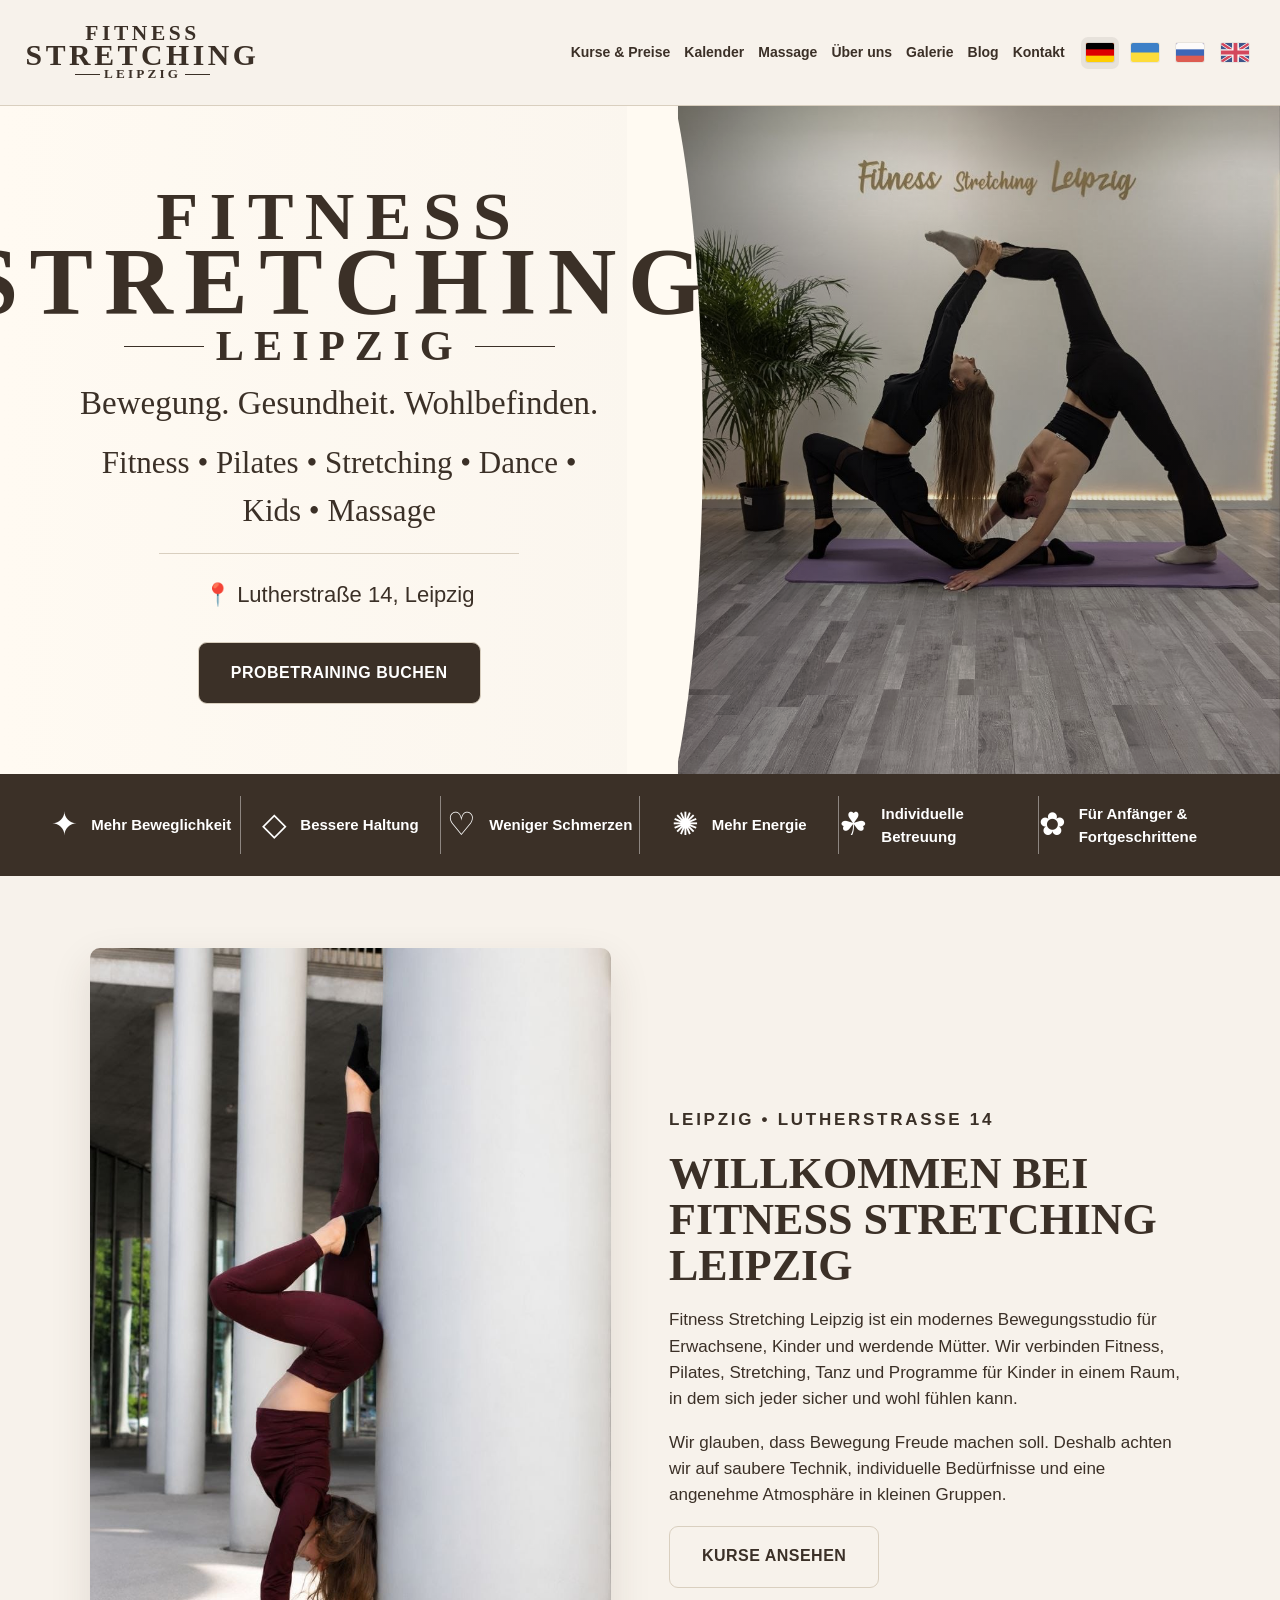
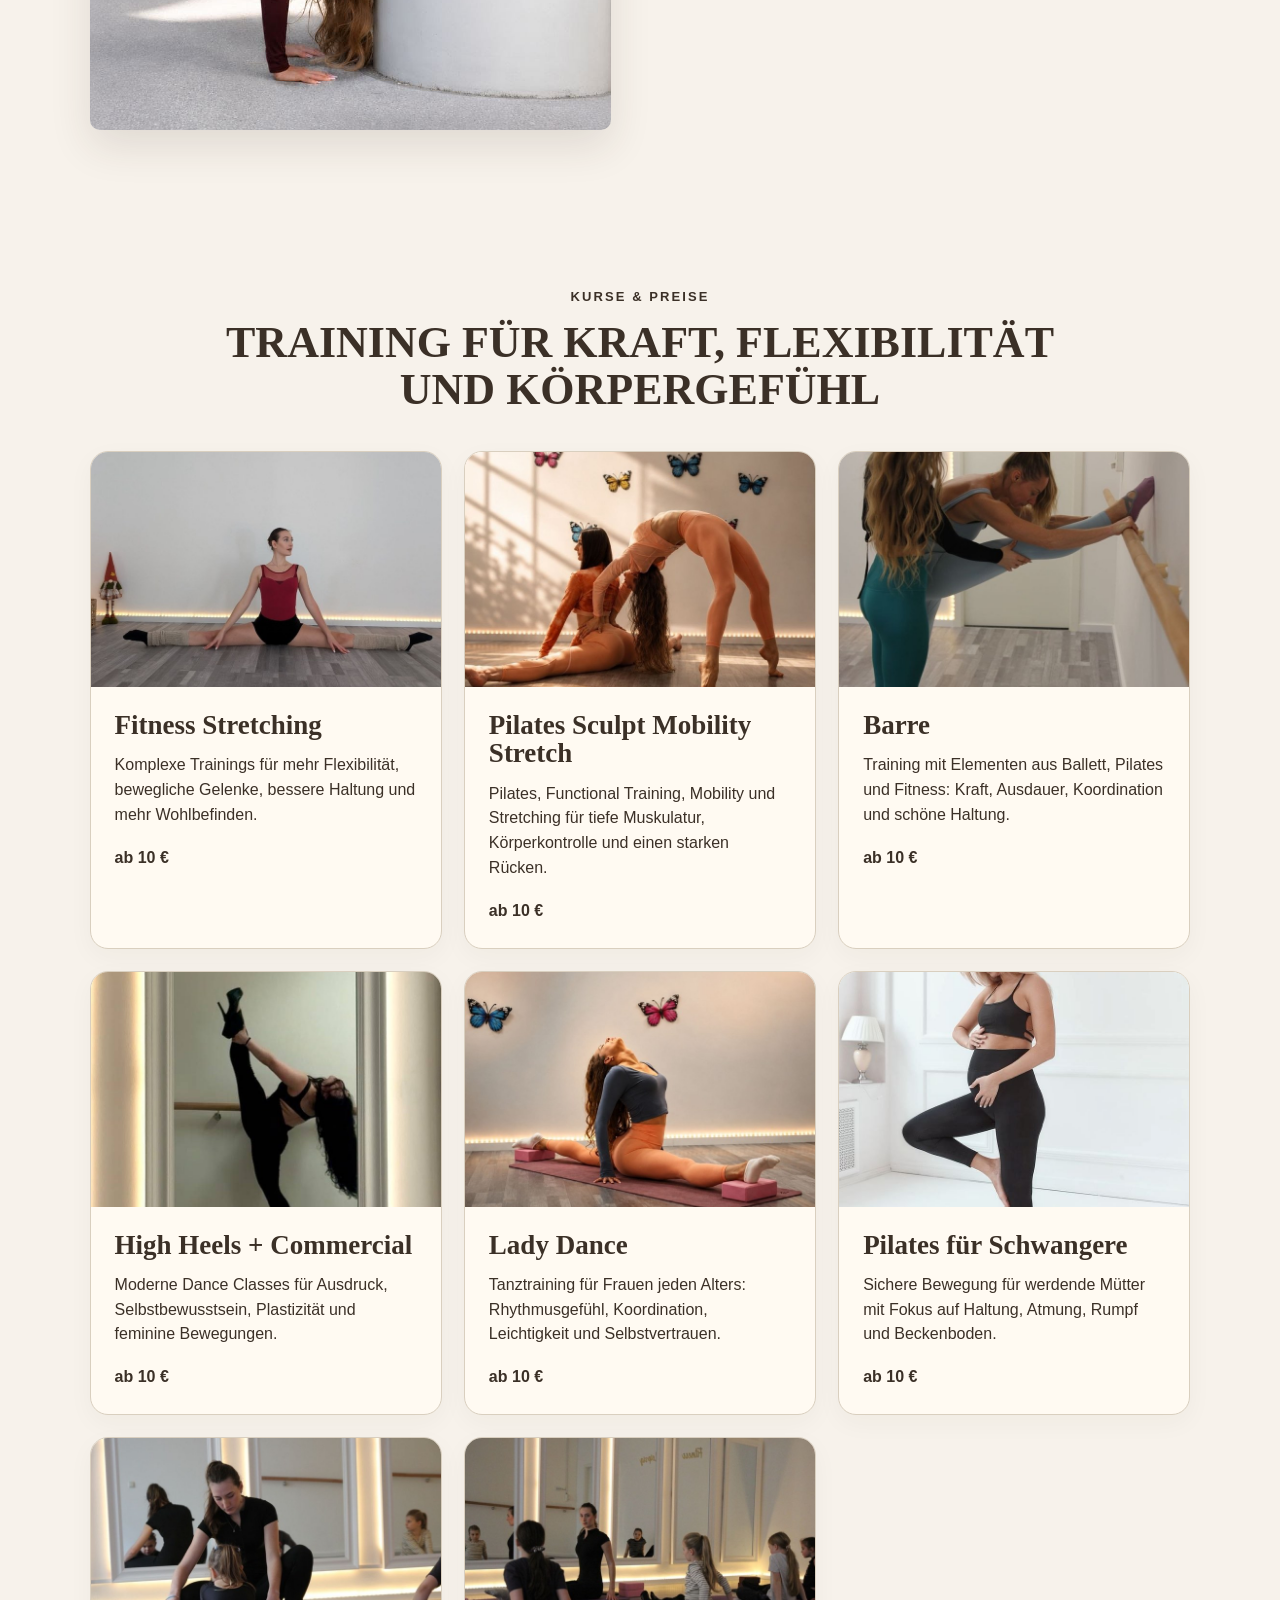
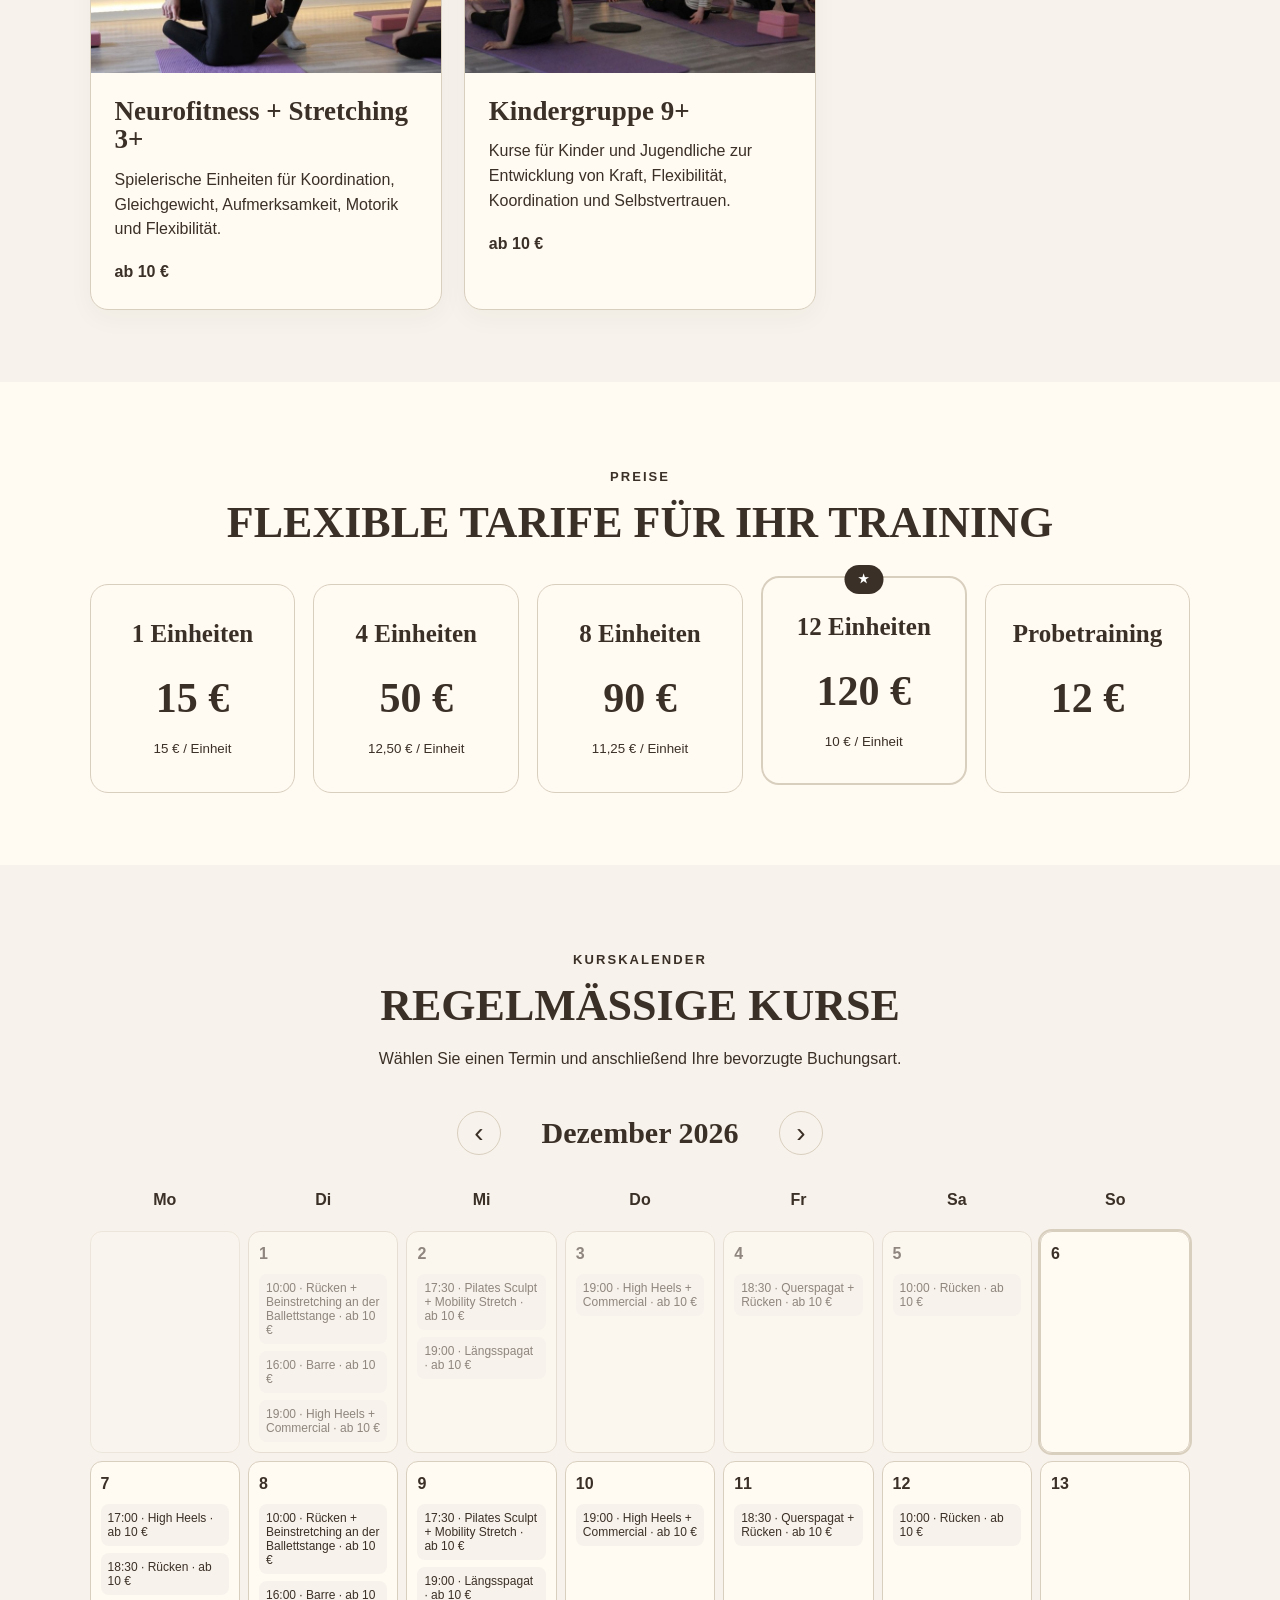
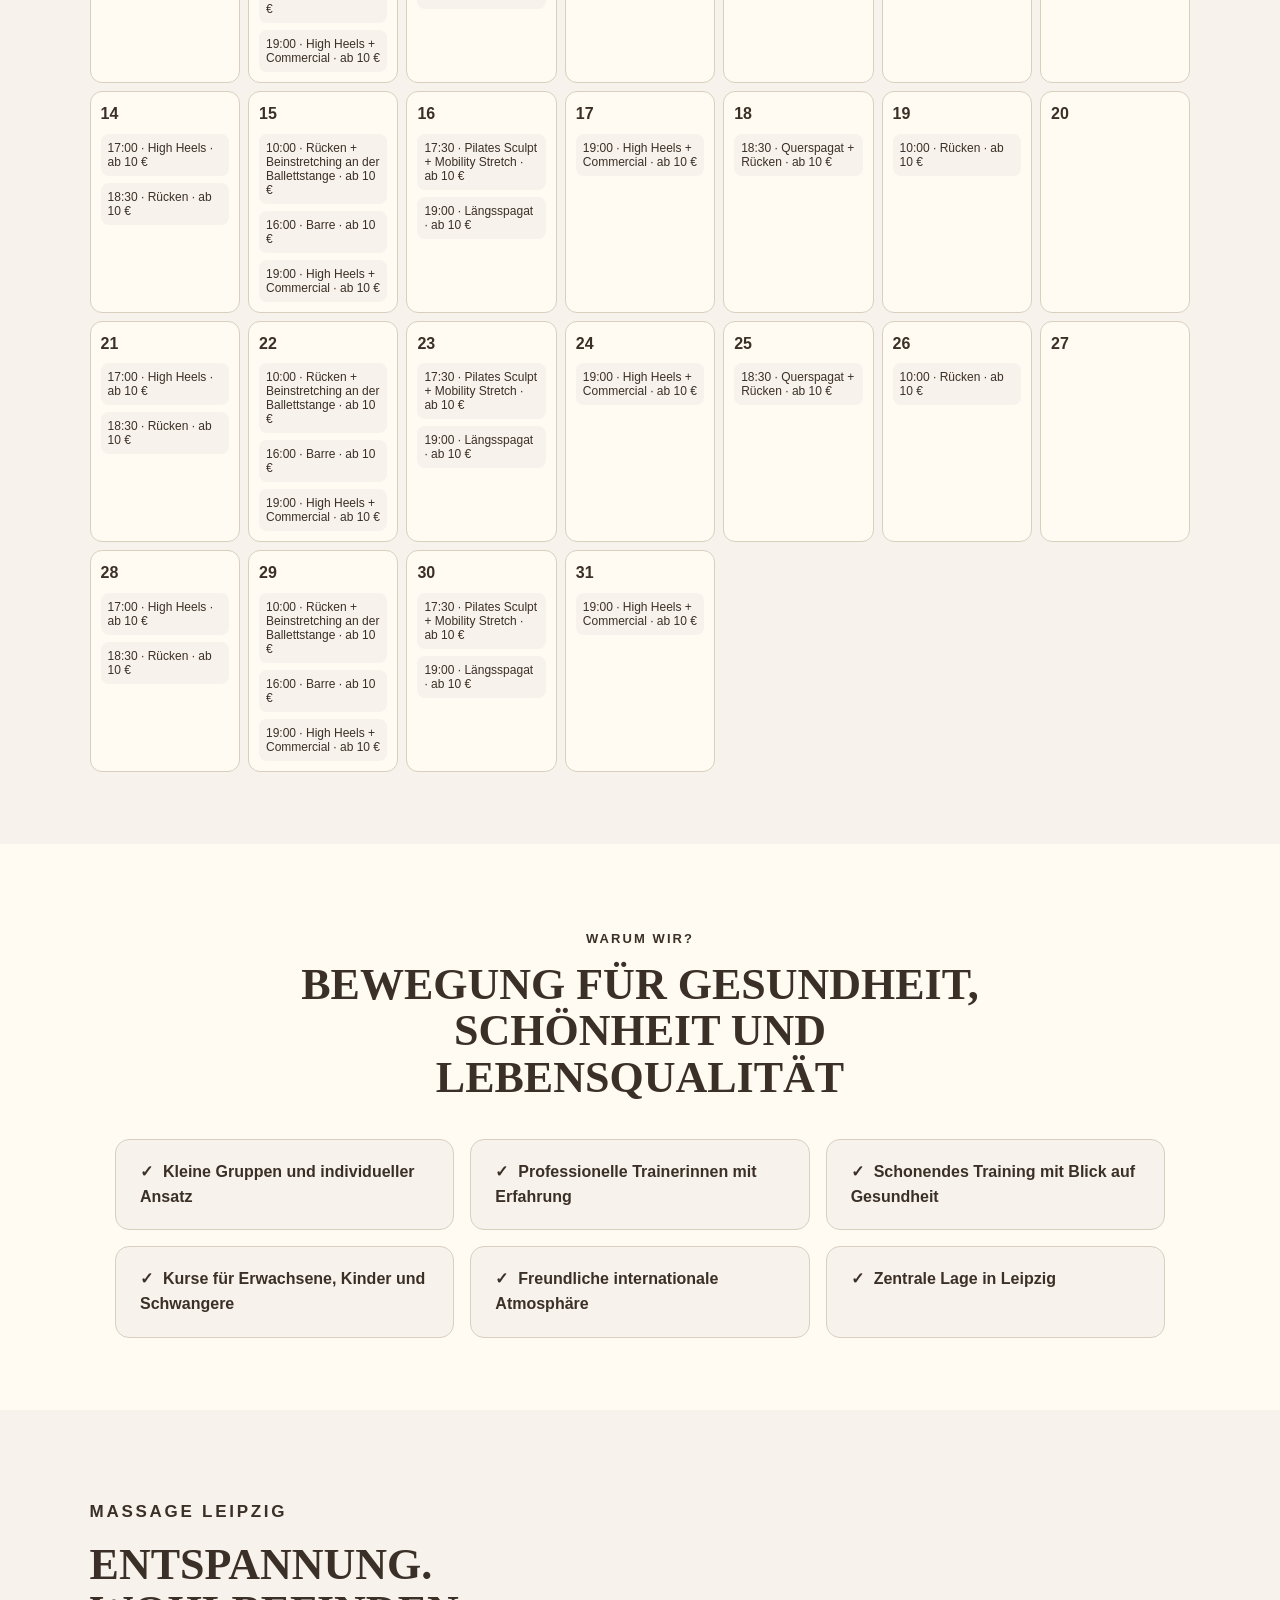
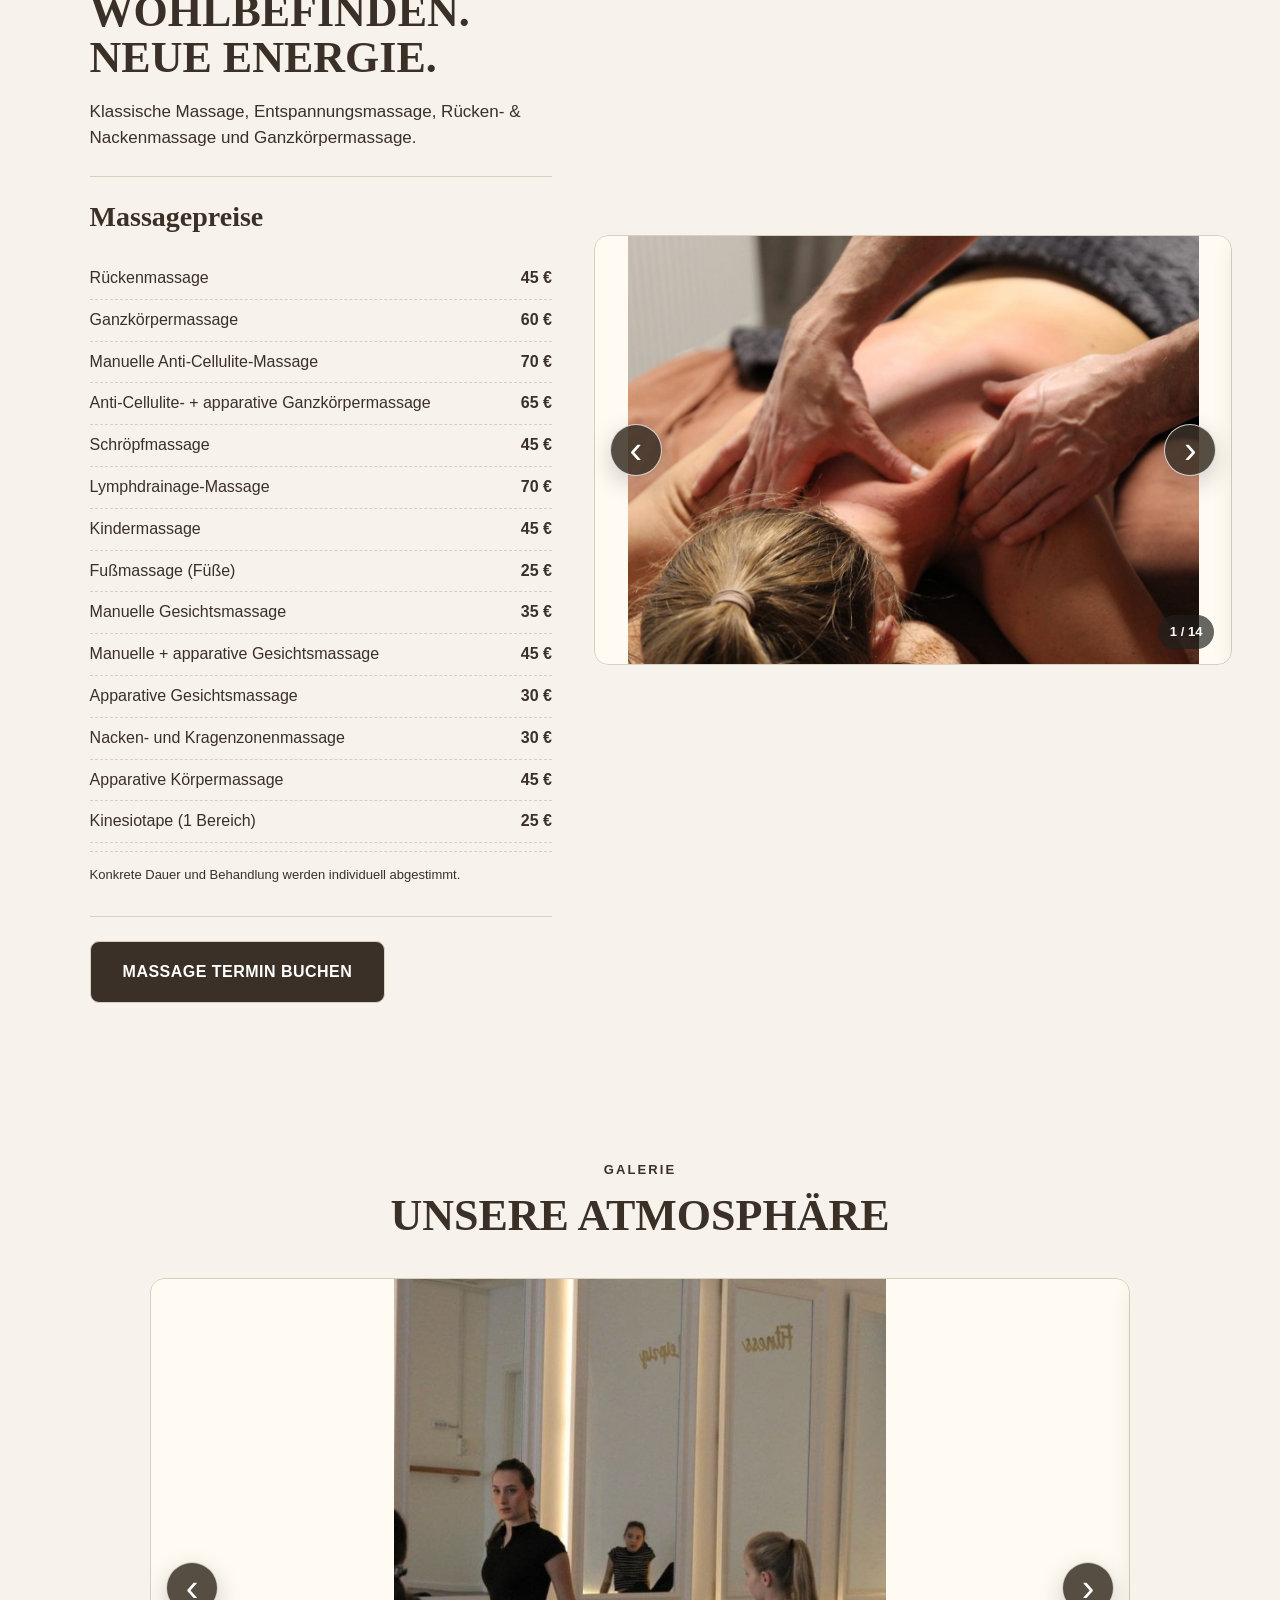
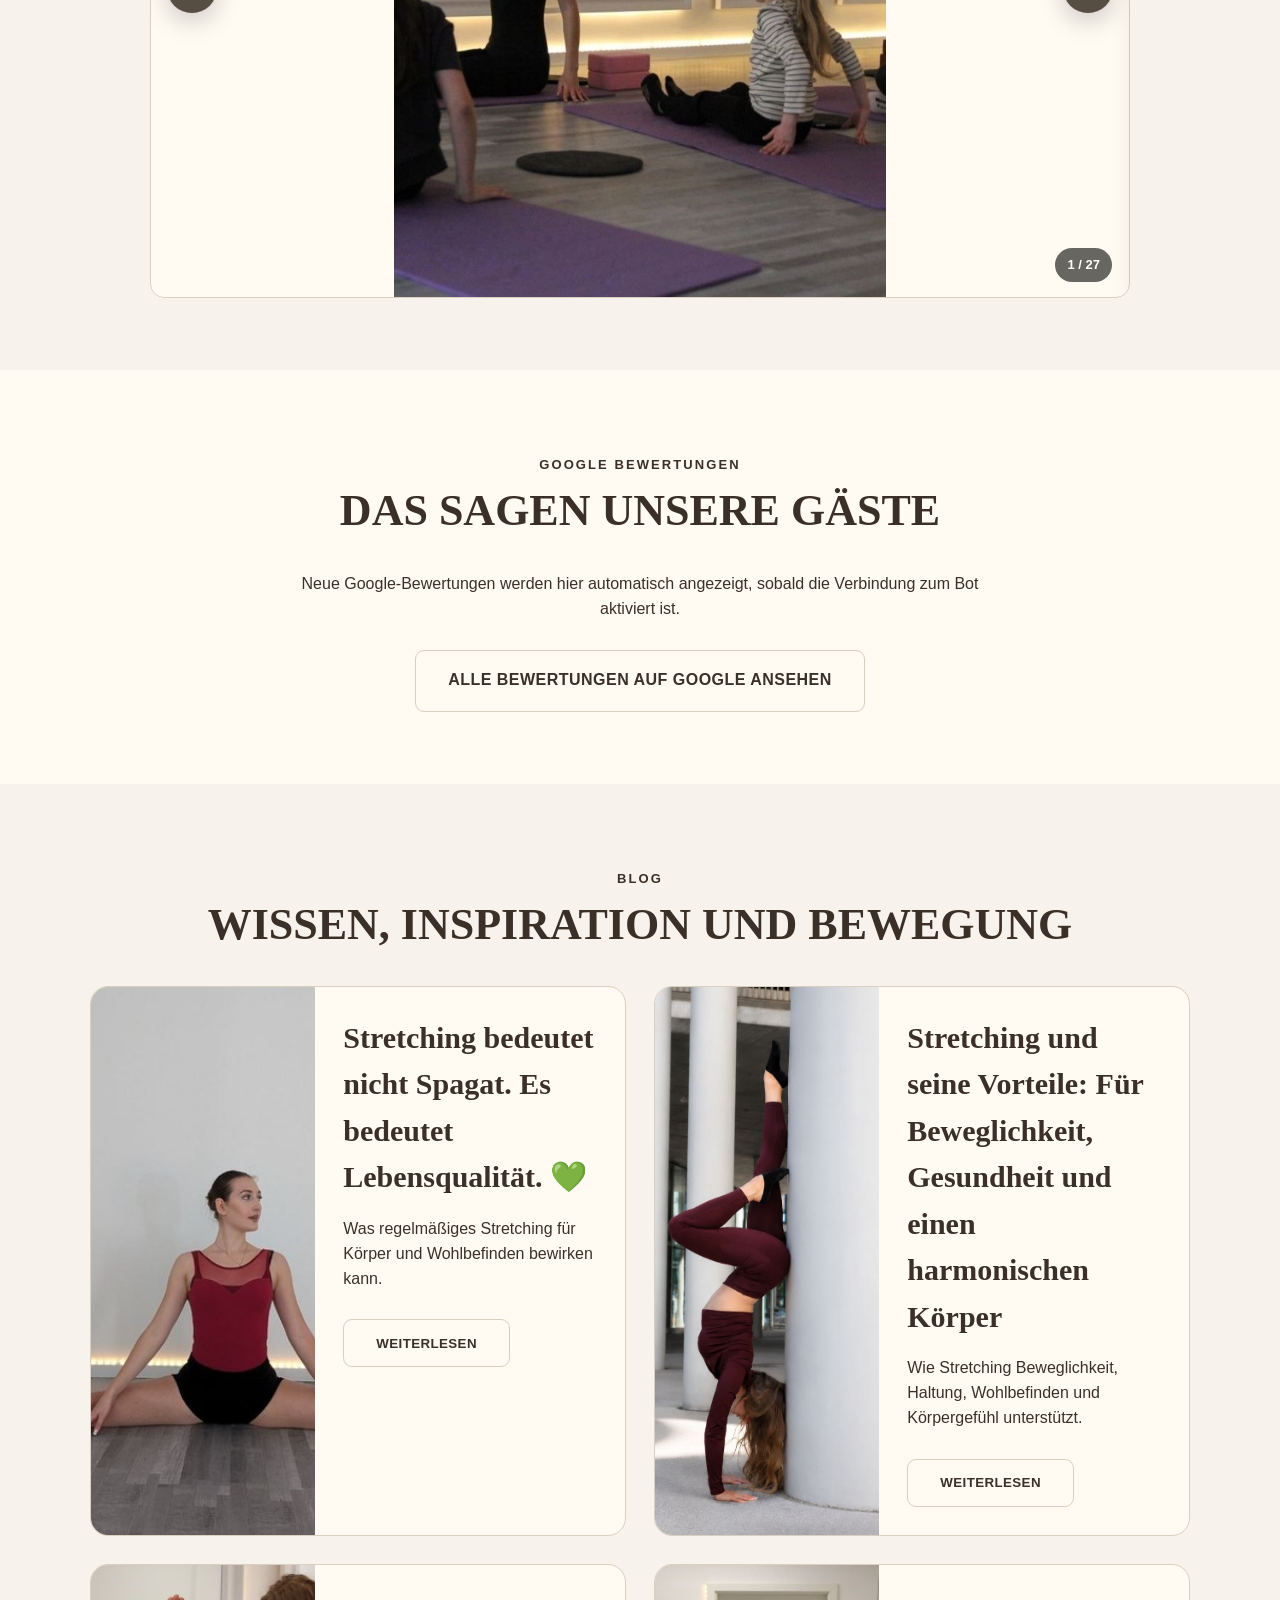
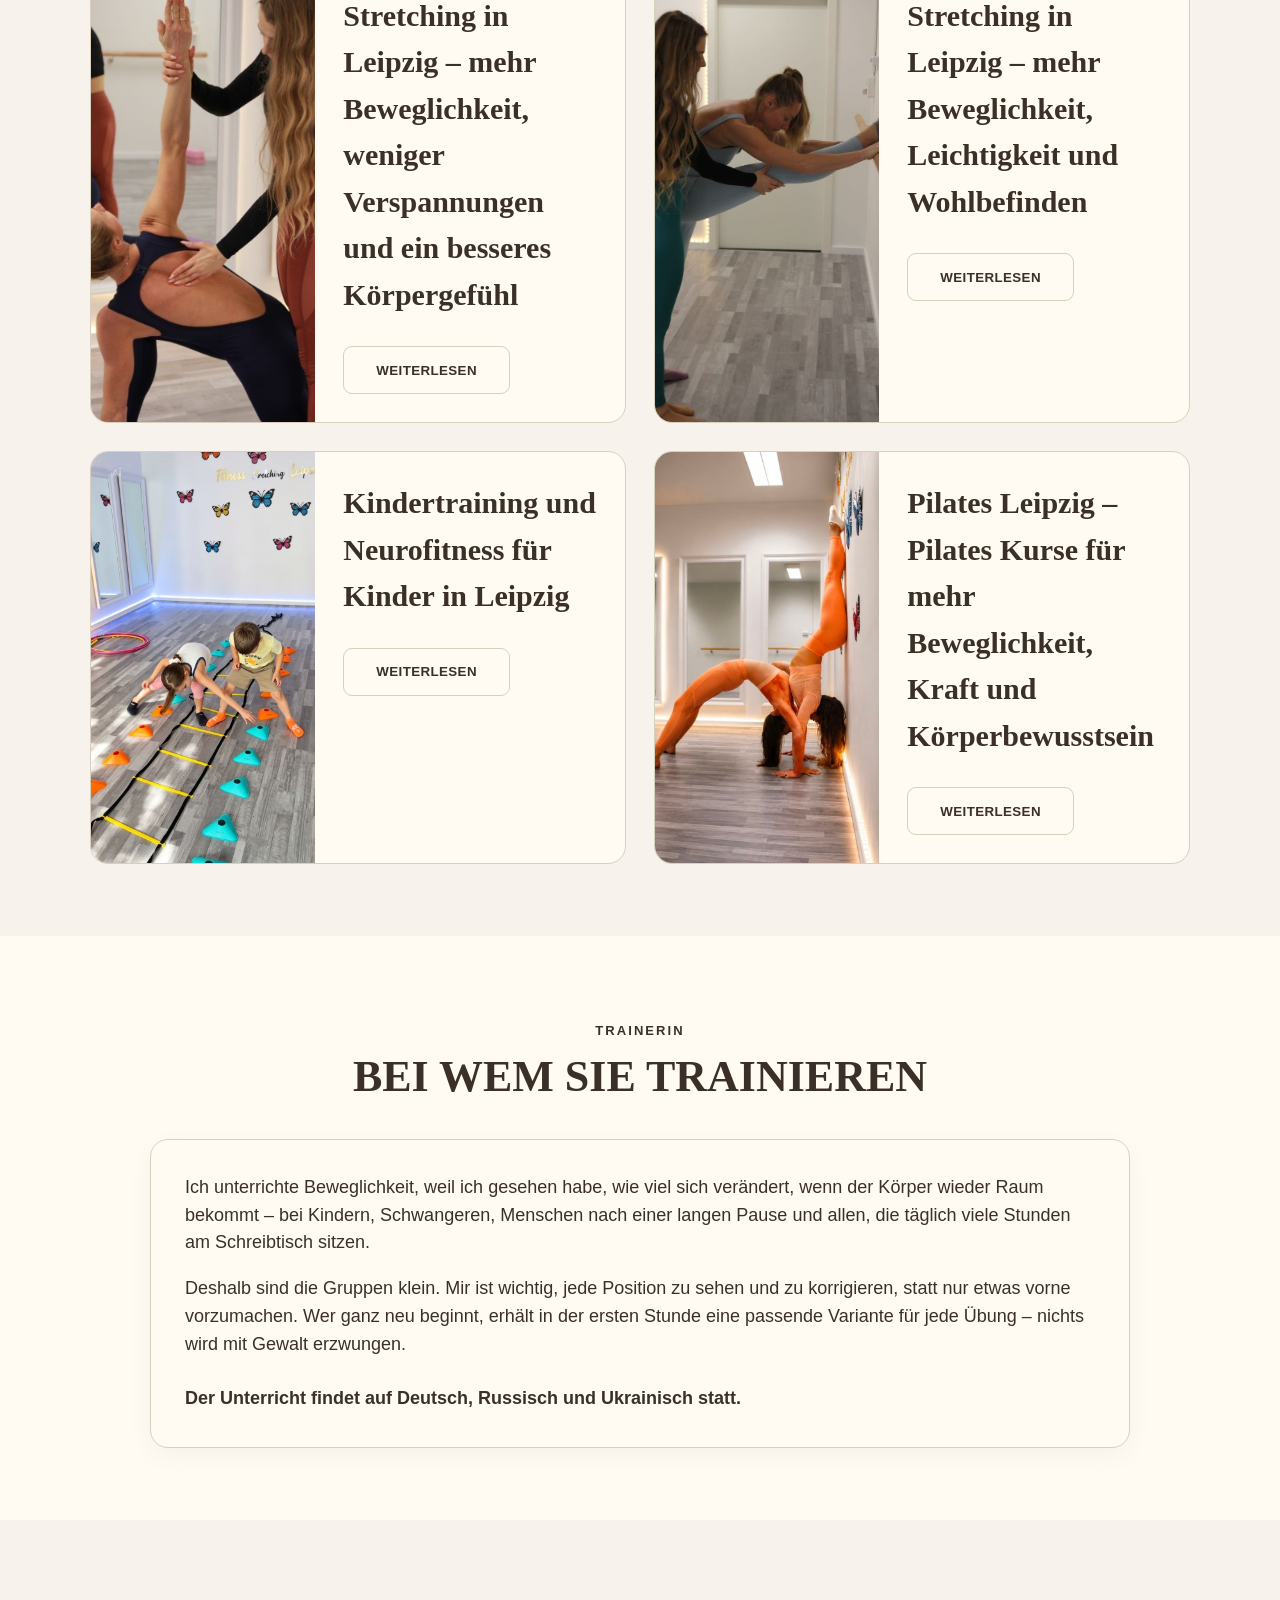
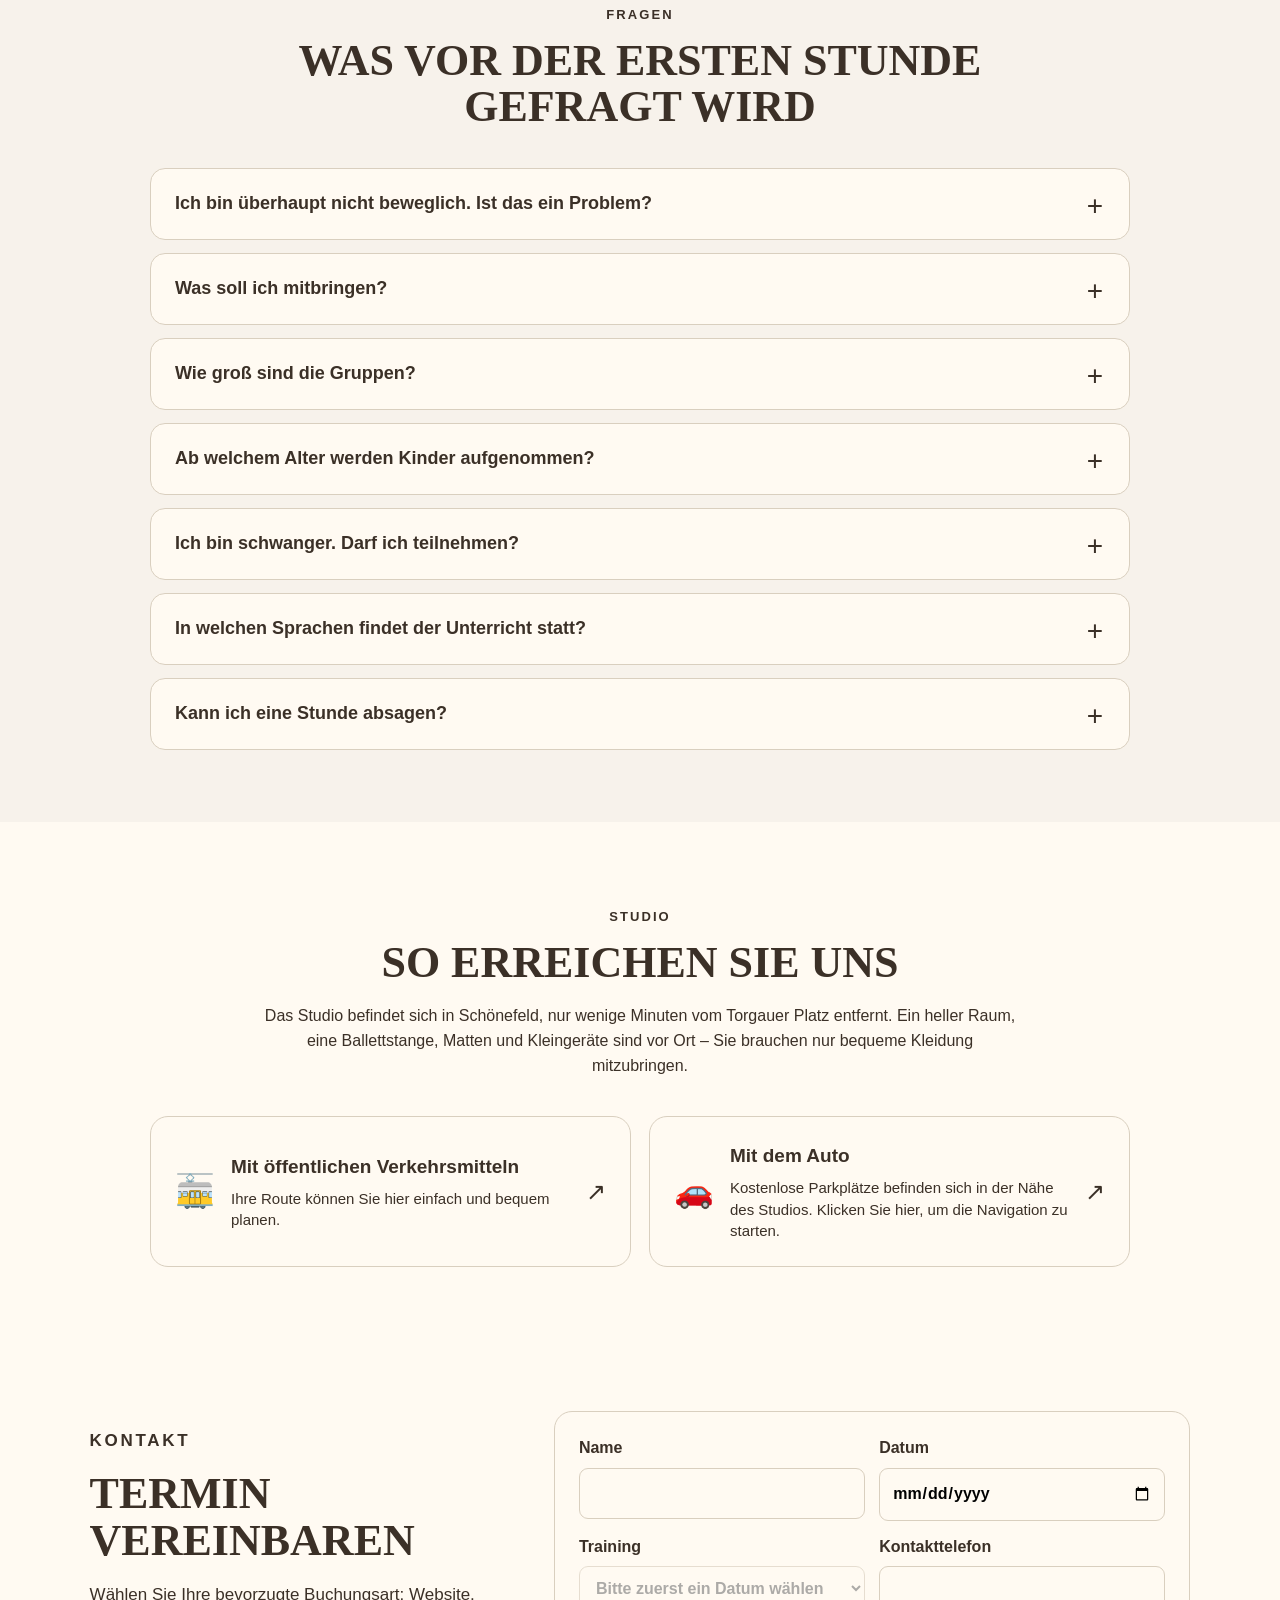
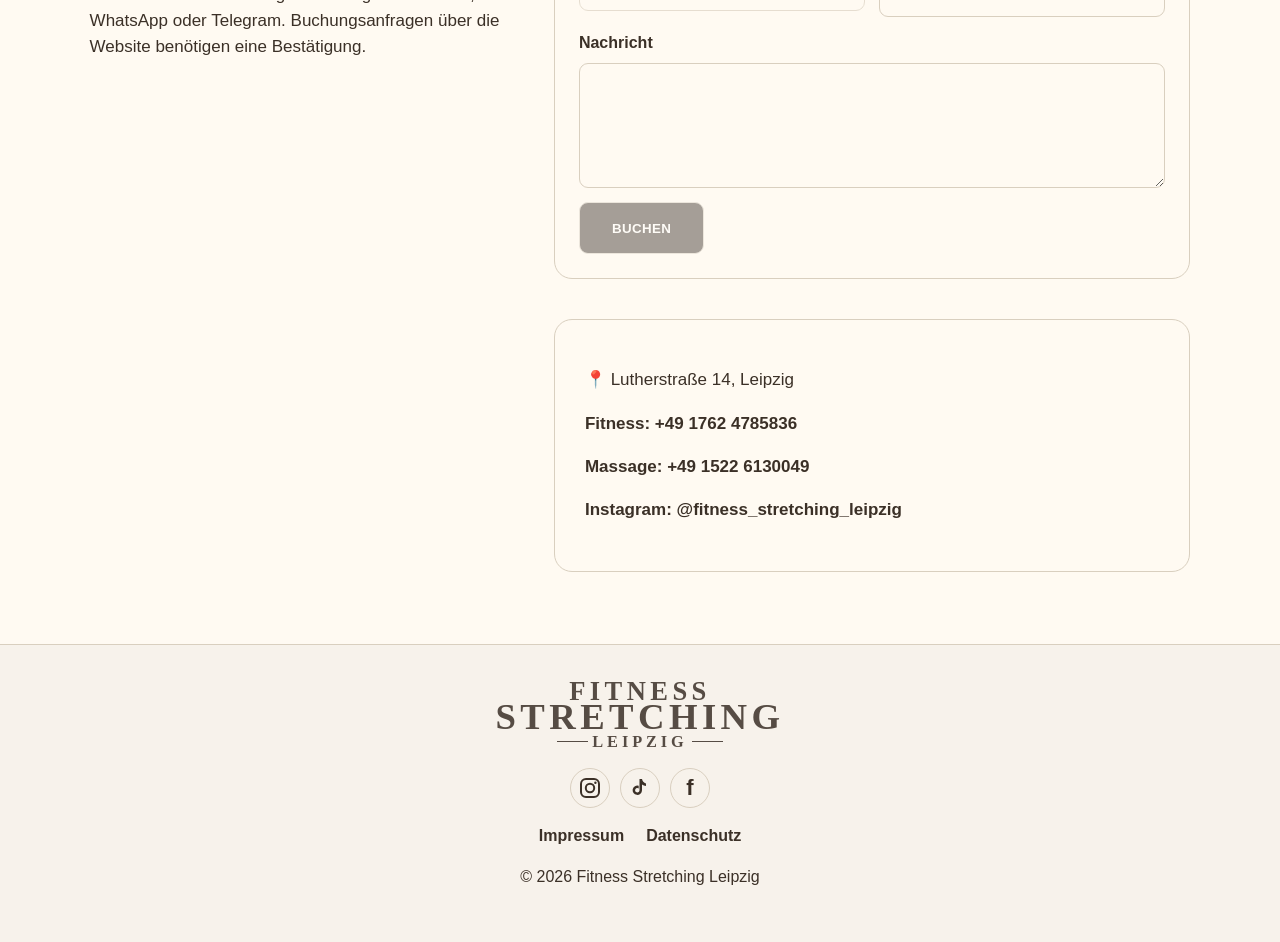
==== commit 3bff1403: "Add files via upload" ====
--- a/index.html
+++ b/index.html
@@ -13,7 +13,7 @@
 <meta content="Fitness Stretching Leipzig: Fitness, Pilates, Stretching, Dance, Kids Classes und Massage in Leipzig." name="description"/>
 <link rel="icon" type="image/png" sizes="32x32" href="assets/favicon/favicon-32.png"/>
 <link rel="apple-touch-icon" href="assets/favicon/apple-touch-icon.png"/>
-<link href="style.css?v=11" rel="stylesheet"/>
+<link href="style.css?v=12" rel="stylesheet"/>
 </head>
 <body>
 <header class="site-header">
@@ -121,14 +121,21 @@
 <div class="massage-price-list"><h3 data-i18n="massagePrices">Massagepreise</h3><div id="massagePriceGrid"></div><p class="price-note" data-i18n="massagePriceNote">Konkrete Dauer und Behandlung werden individuell abgestimmt.</p></div>
 <a class="btn primary booking-trigger" data-booking-type="massage" data-i18n="massageBook" href="#">Massage Termin buchen</a>
 </div>
-<div class="massage-media"><div class="photo-slider massage-slider" data-slider="massage"><div class="slider-viewport"><div class="slider-track"><div class="slider-slide"><img alt="Massage und Fitness Stretching Leipzig" loading="lazy" src="assets/banner-massage-fitness.jpg"/></div><div class="slider-slide"><img alt="Sportmassage" loading="lazy" src="assets/massage/massage-01.jpg"/></div><div class="slider-slide"><img alt="Bambusmassage" loading="lazy" src="assets/massage/massage-02.jpg"/></div><div class="slider-slide"><img alt="Schröpfgläser" loading="lazy" src="assets/massage/massage-03.jpg"/></div><div class="slider-slide"><img alt="Apparative Massage" loading="lazy" src="assets/massage/massage-04.jpg"/></div><div class="slider-slide"><img alt="Klassische Massage" loading="lazy" src="assets/massage/massage-05.jpg"/></div><div class="slider-slide"><img alt="Schröpfmassage" loading="lazy" src="assets/massage/massage-06.jpg"/></div><div class="slider-slide"><img alt="Schröpftherapie" loading="lazy" src="assets/massage/massage-07.jpg"/></div><div class="slider-slide"><img alt="Schröpftherapie Rücken" loading="lazy" src="assets/massage/massage-08.jpg"/></div><div class="slider-slide"><img alt="Fußmassage" loading="lazy" src="assets/massage/massage-09.jpg"/></div><div class="slider-slide"><img alt="Bambusmassage Füße" loading="lazy" src="assets/massage/massage-10.jpg"/></div><div class="slider-slide"><img alt="Massage unterer Rücken" loading="lazy" src="assets/massage/massage-11.jpg"/></div><div class="slider-slide"><img alt="Nackenmassage" loading="lazy" src="assets/massage/massage-12.jpg"/></div><div class="slider-slide"><img alt="Massage Raum" loading="lazy" src="assets/massage/massage-13.jpg"/></div></div></div><button aria-label="Vorheriges Foto" class="slider-arrow slider-prev" type="button">‹</button><button aria-label="Nächstes Foto" class="slider-arrow slider-next" type="button">›</button><div aria-live="polite" class="slider-counter">1 / 14</div></div></div>
+<div class="massage-media"><div class="photo-slider massage-slider" data-slider="massage"><div class="slider-viewport"><div class="slider-track"></div></div><button aria-label="Vorheriges Foto" class="slider-arrow slider-prev" type="button">‹</button><button aria-label="Nächstes Foto" class="slider-arrow slider-next" type="button">›</button><div aria-live="polite" class="slider-counter">0 / 0</div></div></div>
 </section>
 <section class="section gallery-section" id="gallery">
 <div class="section-head">
 <p class="eyebrow" data-i18n="galleryEyebrow">Galerie</p>
 <h2 data-i18n="galleryTitle">Unsere Atmosphäre</h2>
 </div>
-<div class="photo-slider gallery-slider" data-slider="studio"><div class="slider-viewport"><div class="slider-track"><div class="slider-slide"><img alt="Galerie Fitness Stretching Leipzig 1" loading="lazy" src="assets/gallery/gallery-01.jpg"/></div><div class="slider-slide"><img alt="Galerie Fitness Stretching Leipzig 2" loading="lazy" src="assets/gallery/gallery-02.jpg"/></div><div class="slider-slide"><img alt="Galerie Fitness Stretching Leipzig 3" loading="lazy" src="assets/gallery/gallery-03.jpg"/></div><div class="slider-slide"><img alt="Galerie Fitness Stretching Leipzig 4" loading="lazy" src="assets/gallery/gallery-04.jpg"/></div><div class="slider-slide"><img alt="Galerie Fitness Stretching Leipzig 5" loading="lazy" src="assets/gallery/gallery-05.jpg"/></div><div class="slider-slide"><img alt="Galerie Fitness Stretching Leipzig 6" loading="lazy" src="assets/gallery/gallery-06.jpg"/></div><div class="slider-slide"><img alt="Galerie Fitness Stretching Leipzig 7" loading="lazy" src="assets/gallery/gallery-07.jpg"/></div><div class="slider-slide"><img alt="Galerie Fitness Stretching Leipzig 8" loading="lazy" src="assets/gallery/gallery-08.jpg"/></div><div class="slider-slide"><img alt="Galerie Fitness Stretching Leipzig 9" loading="lazy" src="assets/gallery/gallery-09.jpg"/></div><div class="slider-slide"><img alt="Galerie Fitness Stretching Leipzig 10" loading="lazy" src="assets/gallery/gallery-10.jpg"/></div><div class="slider-slide"><img alt="Galerie Fitness Stretching Leipzig 11" loading="lazy" src="assets/gallery/gallery-11.jpg"/></div><div class="slider-slide"><img alt="Galerie Fitness Stretching Leipzig 12" loading="lazy" src="assets/gallery/gallery-12.jpg"/></div><div class="slider-slide"><img alt="Galerie Fitness Stretching Leipzig 13" loading="lazy" src="assets/gallery/gallery-13.jpg"/></div><div class="slider-slide"><img alt="Galerie Fitness Stretching Leipzig 14" loading="lazy" src="assets/gallery/gallery-14.jpg"/></div><div class="slider-slide"><img alt="Galerie Fitness Stretching Leipzig 15" loading="lazy" src="assets/gallery/gallery-15.jpg"/></div><div class="slider-slide"><img alt="Galerie Fitness Stretching Leipzig 16" loading="lazy" src="assets/gallery/gallery-16.jpg"/></div><div class="slider-slide"><img alt="Galerie Fitness Stretching Leipzig 17" loading="lazy" src="assets/gallery/gallery-17.jpg"/></div><div class="slider-slide"><img alt="Galerie Fitness Stretching Leipzig 18" loading="lazy" src="assets/gallery/gallery-18.jpg"/></div><div class="slider-slide"><img alt="Galerie Fitness Stretching Leipzig 19" loading="lazy" src="assets/gallery/gallery-19.jpg"/></div><div class="slider-slide"><img alt="Galerie Fitness Stretching Leipzig 20" loading="lazy" src="assets/gallery/gallery-20.jpg"/></div><div class="slider-slide"><img alt="Galerie Fitness Stretching Leipzig 21" loading="lazy" src="assets/gallery/gallery-21.jpg"/></div><div class="slider-slide"><img alt="Galerie Fitness Stretching Leipzig 22" loading="lazy" src="assets/gallery/gallery-22.jpg"/></div><div class="slider-slide"><img alt="Galerie Fitness Stretching Leipzig 23" loading="lazy" src="assets/gallery/gallery-23.jpg"/></div><div class="slider-slide"><img alt="Galerie Fitness Stretching Leipzig 24" loading="lazy" src="assets/gallery/gallery-24.jpg"/></div><div class="slider-slide"><img alt="Galerie Fitness Stretching Leipzig 25" loading="lazy" src="assets/gallery/gallery-25.jpg"/></div><div class="slider-slide"><img alt="Galerie Fitness Stretching Leipzig 26" loading="lazy" src="assets/gallery/gallery-26.jpg"/></div><div class="slider-slide"><img alt="Galerie Fitness Stretching Leipzig 27" loading="lazy" src="assets/gallery/gallery-27.jpg"/></div></div></div><button aria-label="Vorheriges Foto" class="slider-arrow slider-prev" type="button">‹</button><button aria-label="Nächstes Foto" class="slider-arrow slider-next" type="button">›</button><div aria-live="polite" class="slider-counter">1 / 27</div></div>
+<div class="photo-slider gallery-slider" data-slider="studio"><div class="slider-viewport"><div class="slider-track"></div></div><button aria-label="Vorheriges Foto" class="slider-arrow slider-prev" type="button">‹</button><button aria-label="Nächstes Foto" class="slider-arrow slider-next" type="button">›</button><div aria-live="polite" class="slider-counter">0 / 0</div></div>
+</section>
+
+<section class="section reviews-section" id="reviews">
+<div class="section-head"><p class="eyebrow" data-i18n="reviewsEyebrow">Google Bewertungen</p><h2 data-i18n="reviewsTitle">Das sagen unsere Gäste</h2></div>
+<div class="reviews-summary" id="reviewsSummary" hidden></div><div class="reviews-grid" id="reviewsGrid"></div>
+<p class="reviews-empty" id="reviewsEmpty" data-i18n="reviewsEmpty">Neue Google-Bewertungen werden hier automatisch angezeigt, sobald die Verbindung zum Bot aktiviert ist.</p>
+<div class="reviews-action"><a class="btn outline" id="reviewsGoogleLink" href="https://share.google/effulA2MOSSWAdJMj" target="_blank" rel="noopener noreferrer" data-i18n="reviewsGoogle">Alle Bewertungen auf Google ansehen</a></div>
 </section>
 
 <section class="section blog-section muted" id="blog">
@@ -226,6 +233,6 @@
 </section>
 </main>
 <footer><div class="brand-logo footer-logo"><span class="logo-line-1">FITNESS</span><span class="logo-line-2">STRETCHING</span><span class="logo-line-3"><i></i>LEIPZIG<i></i></span></div><div aria-label="Soziale Netzwerke" class="social-placeholders"><a class="social-placeholder" href="https://www.instagram.com/fitness_stretching_leipzig/" target="_blank" rel="noopener noreferrer"><img alt="Instagram" src="assets/social/instagram.svg"></a><a class="social-placeholder" href="https://www.tiktok.com/@fitness.stretchin" target="_blank" rel="noopener noreferrer"><img alt="TikTok" src="assets/social/tiktok.svg"></a><a class="social-placeholder" href="https://www.facebook.com/profile.php?id=61568380655785" target="_blank" rel="noopener noreferrer" aria-label="Facebook"><span style="font-weight:900;font-size:22px">f</span></a></div><nav aria-label="Rechtliche Hinweise" class="footer-legal"><a href="impressum.html">Impressum</a><a href="datenschutz.html">Datenschutz</a></nav><p>© 2026 Fitness Stretching Leipzig</p></footer>
-<script src="script.js?v=11"></script>
+<script src="script.js?v=12"></script>
 </body>
 </html>
--- a/style.css
+++ b/style.css
@@ -126,3 +126,5 @@
   .menu-toggle{grid-column:3;grid-row:1;font-size:28px;padding:2px}
   .main-nav{grid-column:1/-1;grid-row:2;width:100%;margin:0}
 }
+
+.reviews-section{background:var(--background-card)}.reviews-summary{text-align:center;font:700 22px var(--serif);color:var(--olive);margin:-18px 0 26px}.reviews-grid{display:grid;grid-template-columns:repeat(3,1fr);gap:20px;max-width:1180px;margin:0 auto}.review-card{background:var(--background-main);border:1px solid var(--line);border-radius:18px;padding:24px;display:flex;flex-direction:column;gap:10px}.review-card p{margin:0;flex:1}.review-card small{color:var(--muted)}.review-stars{color:#b47b2b;letter-spacing:.12em}.reviews-empty{text-align:center;max-width:720px;margin:0 auto 24px}.reviews-action{text-align:center;margin-top:28px}.reviews-action .btn{width:auto}@media(max-width:980px){.reviews-grid{grid-template-columns:repeat(2,1fr)}}@media(max-width:560px){.reviews-grid{grid-template-columns:1fr}}
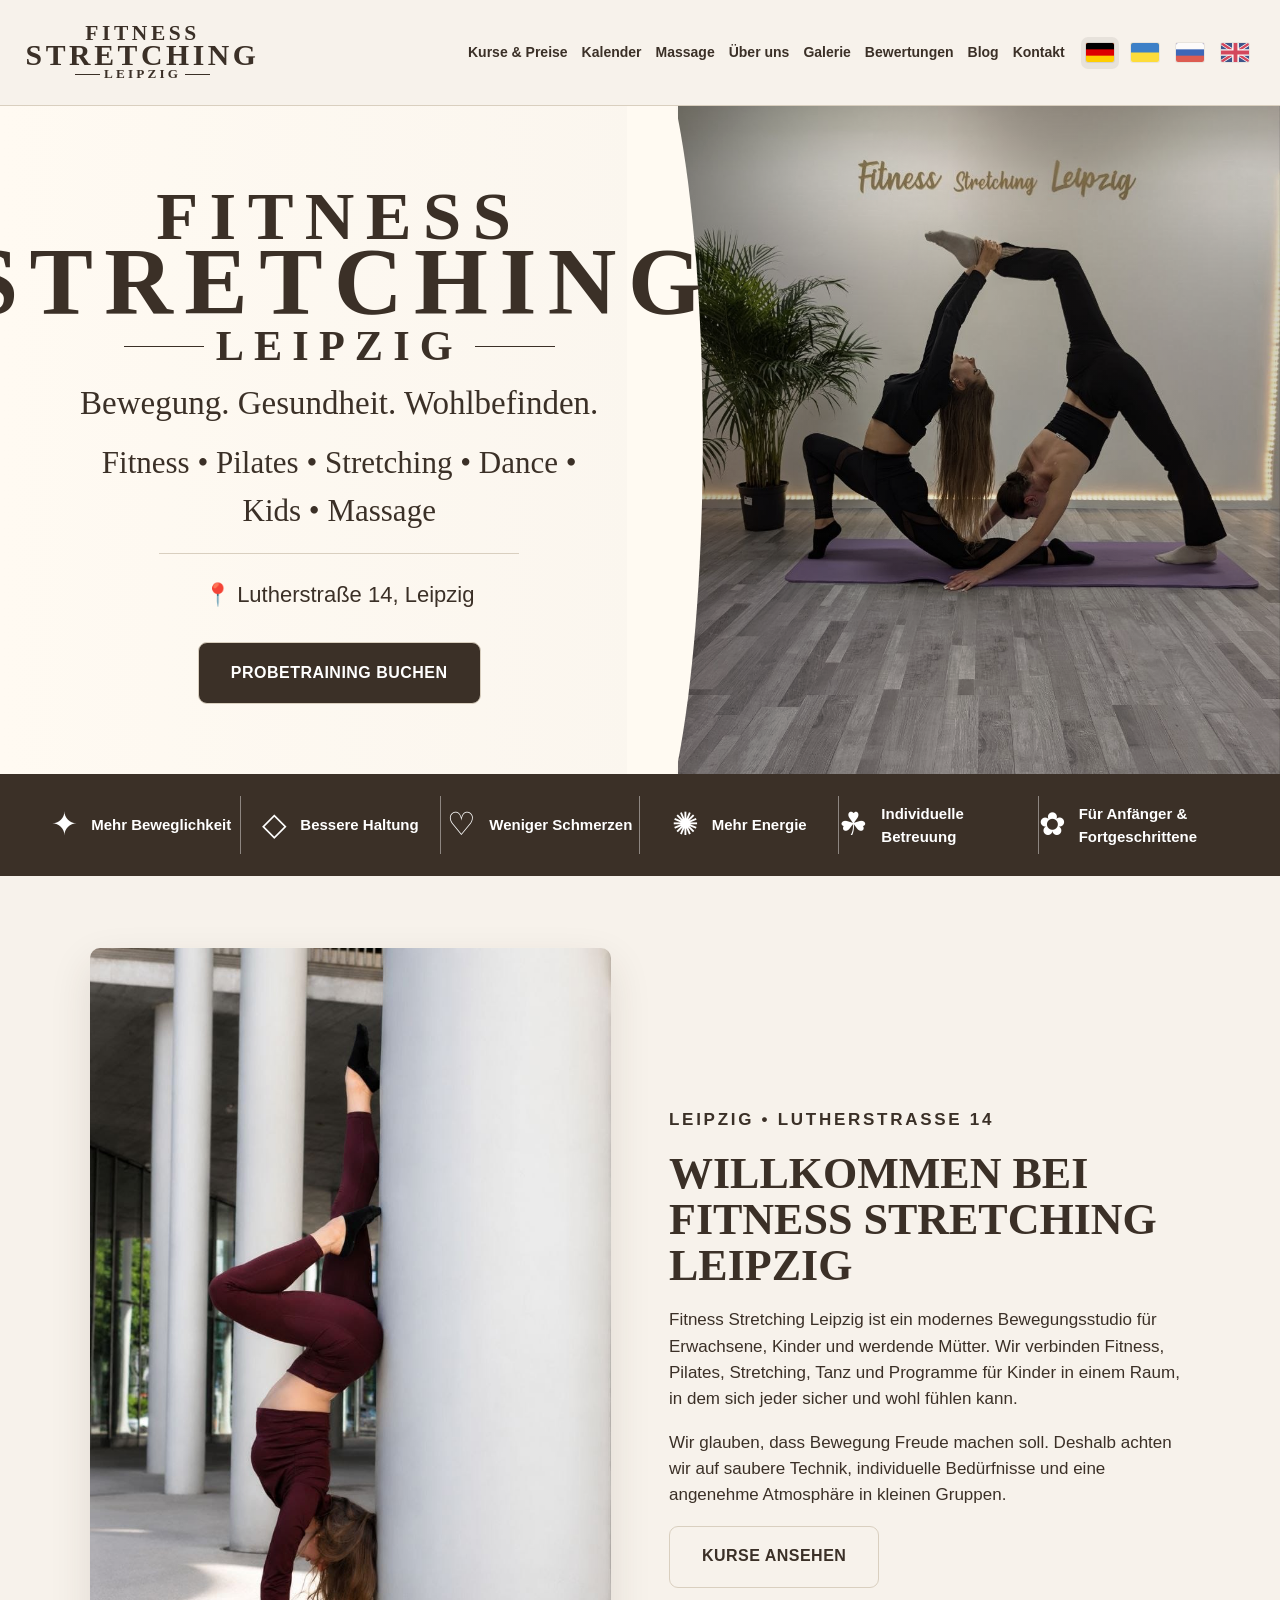
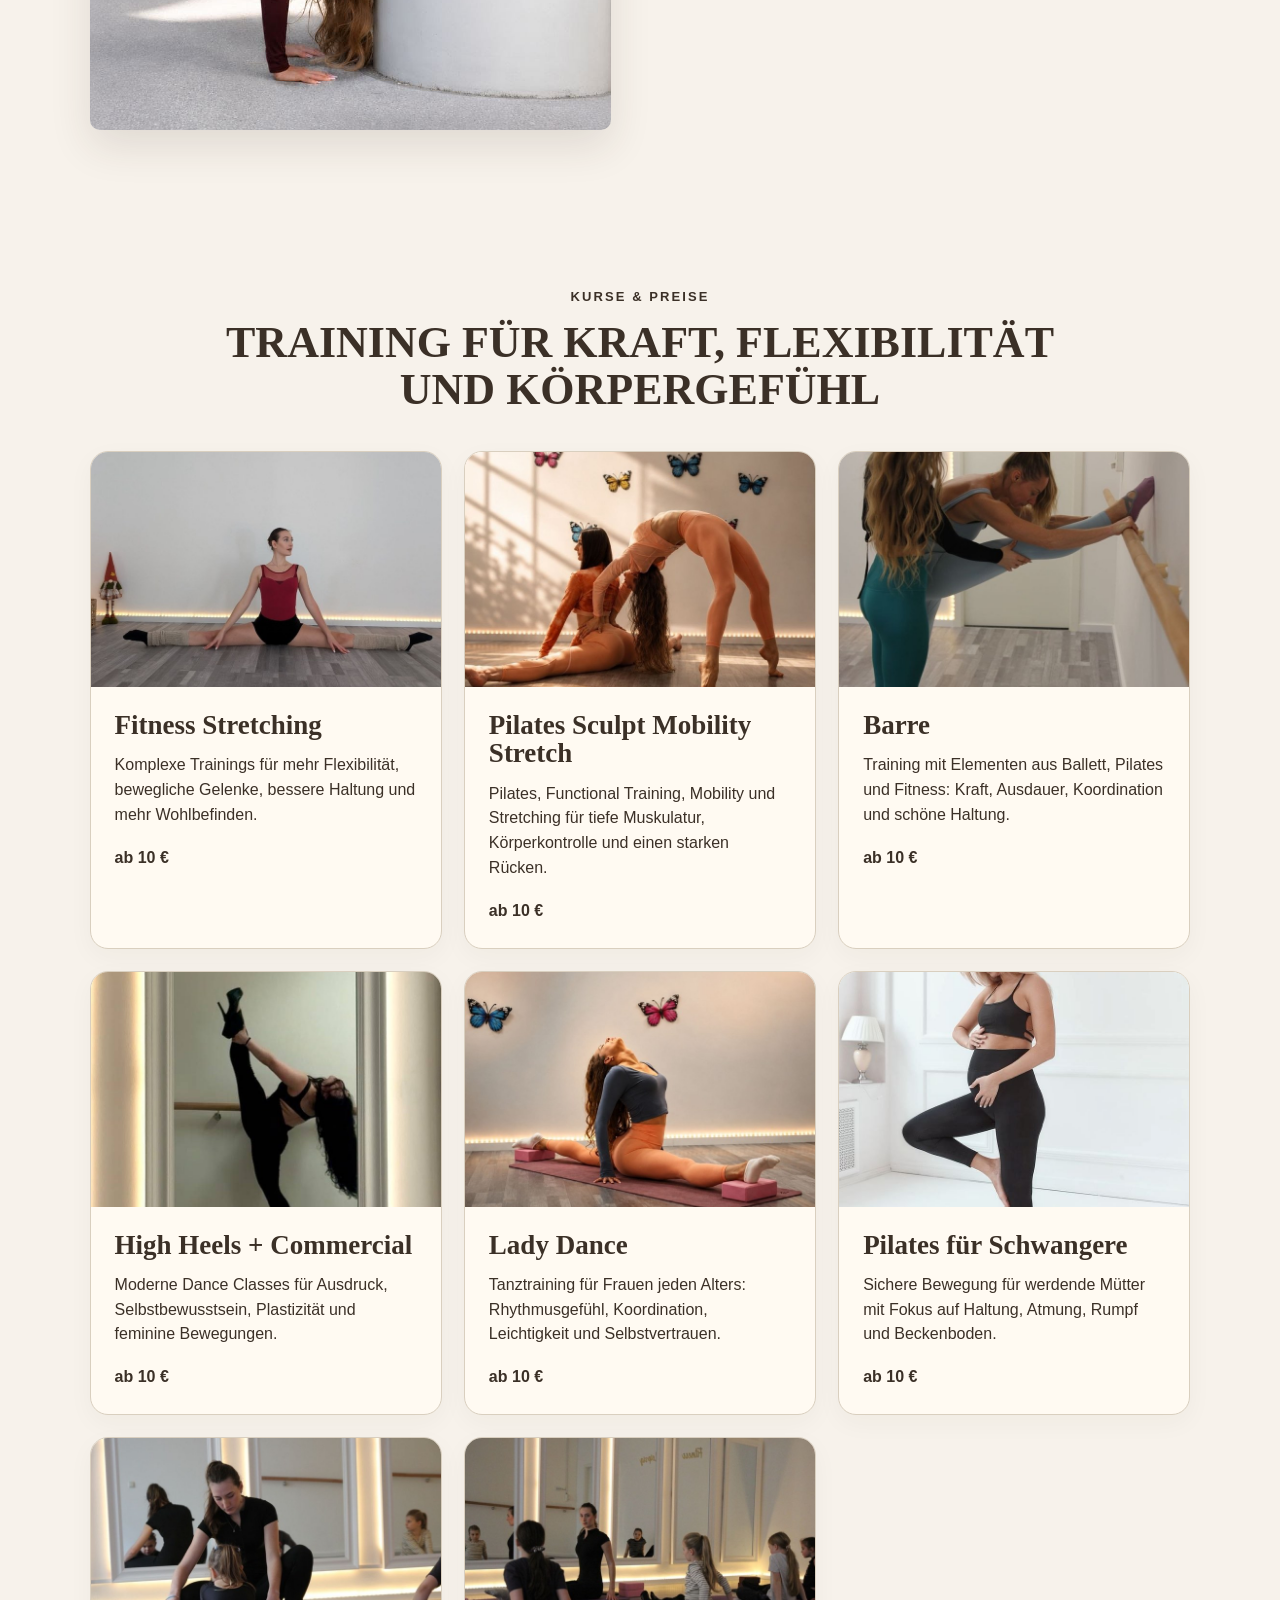
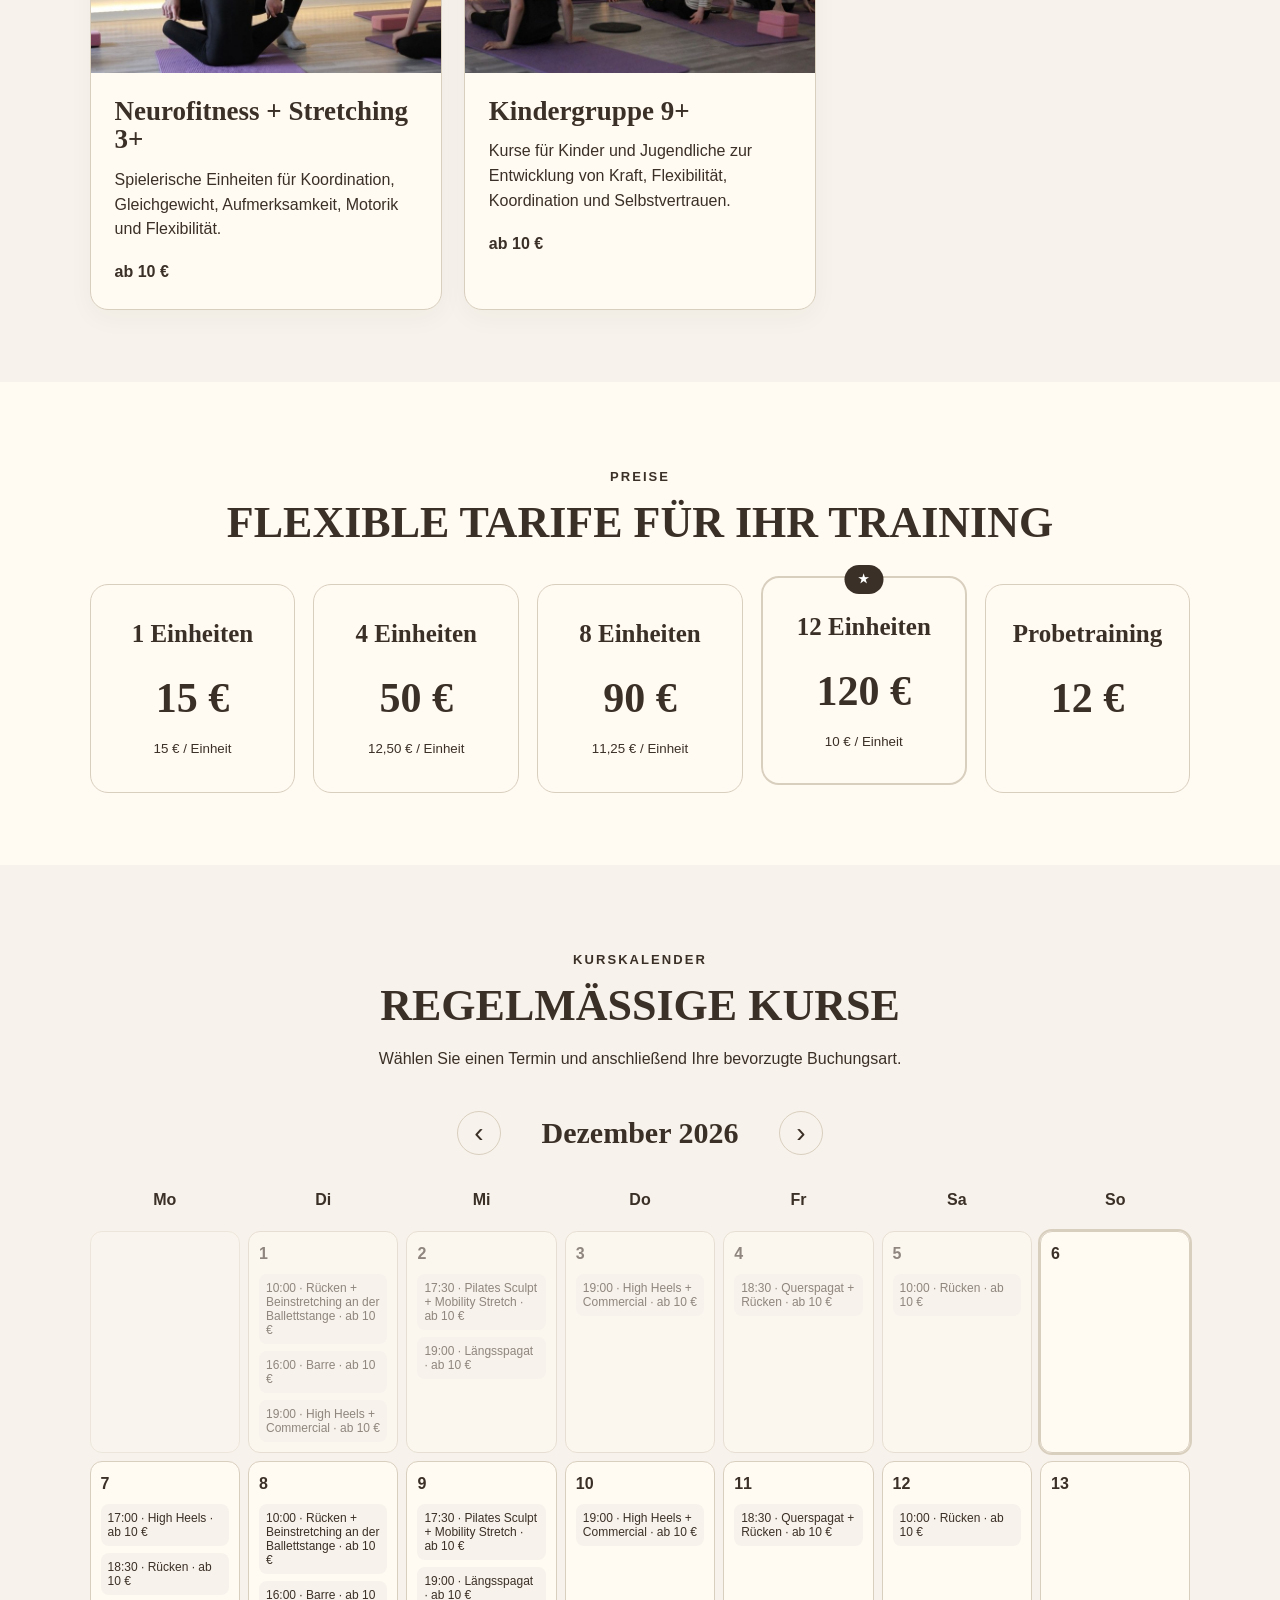
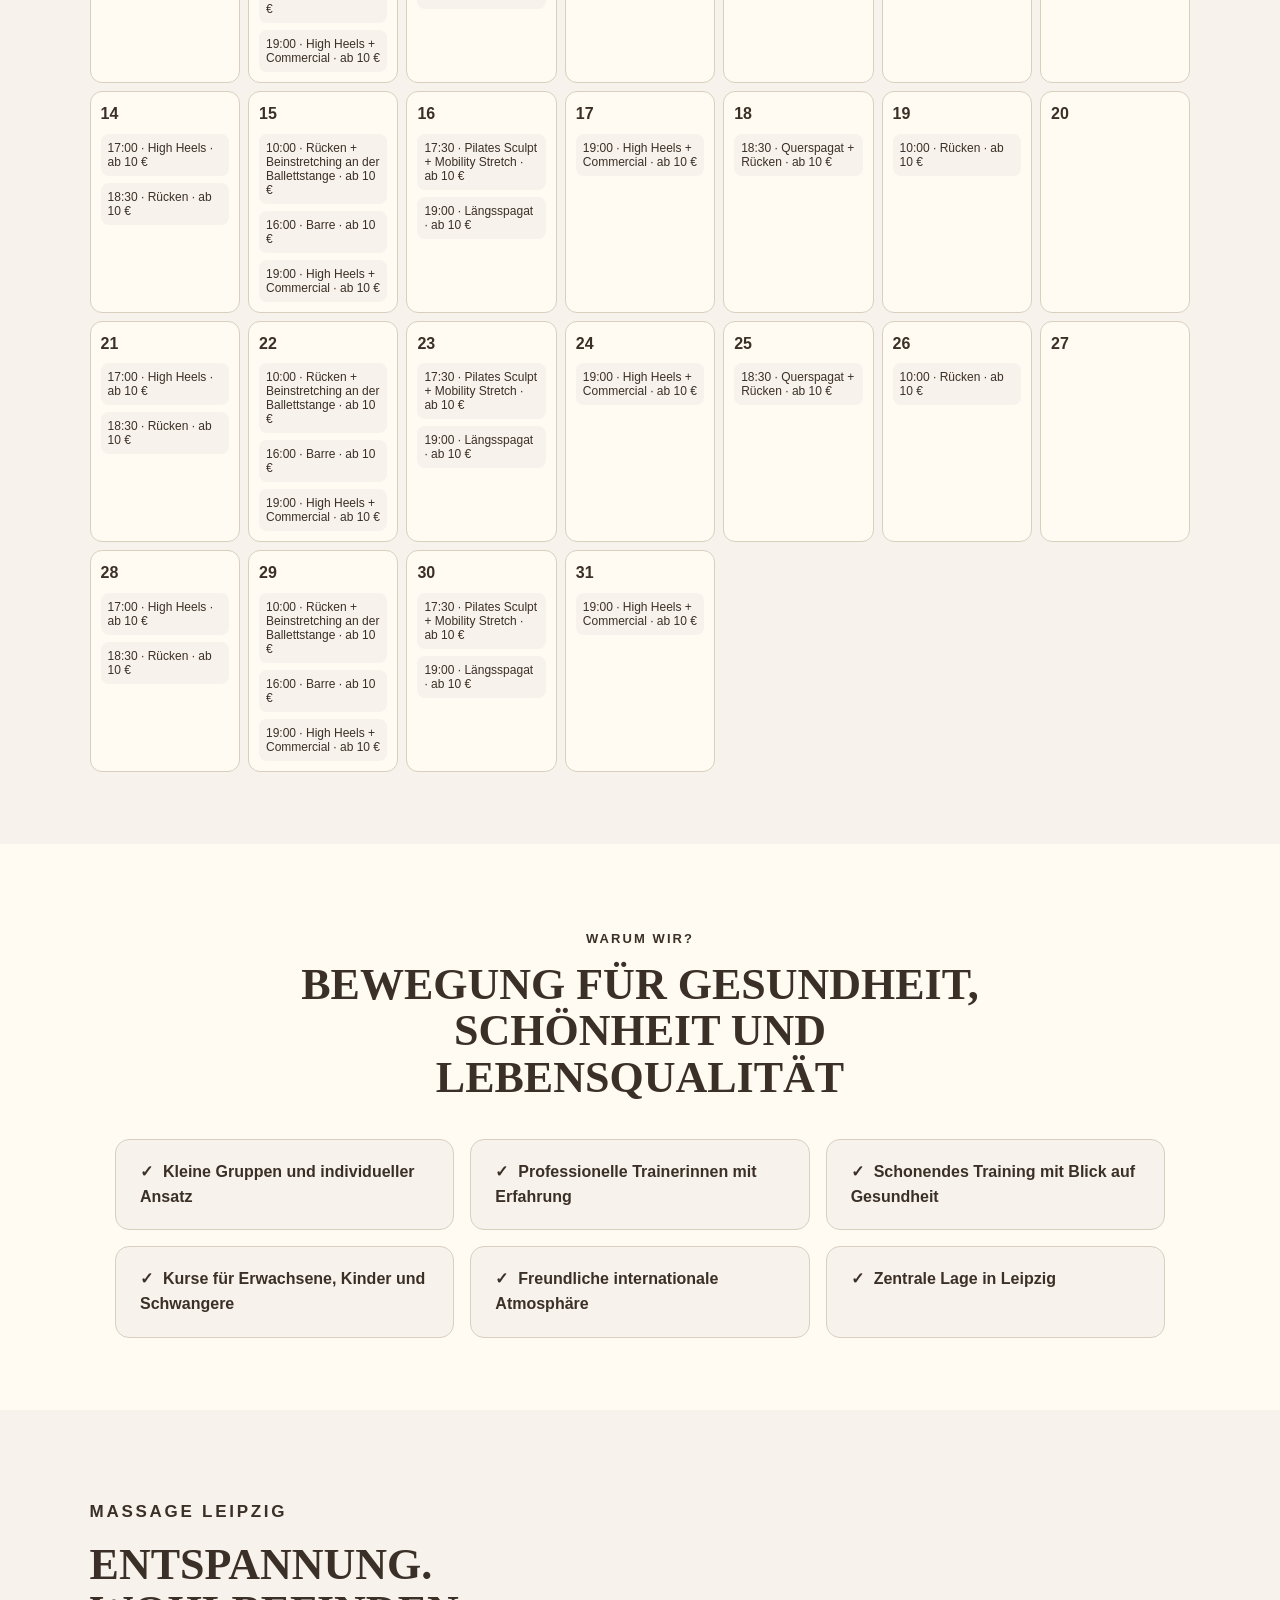
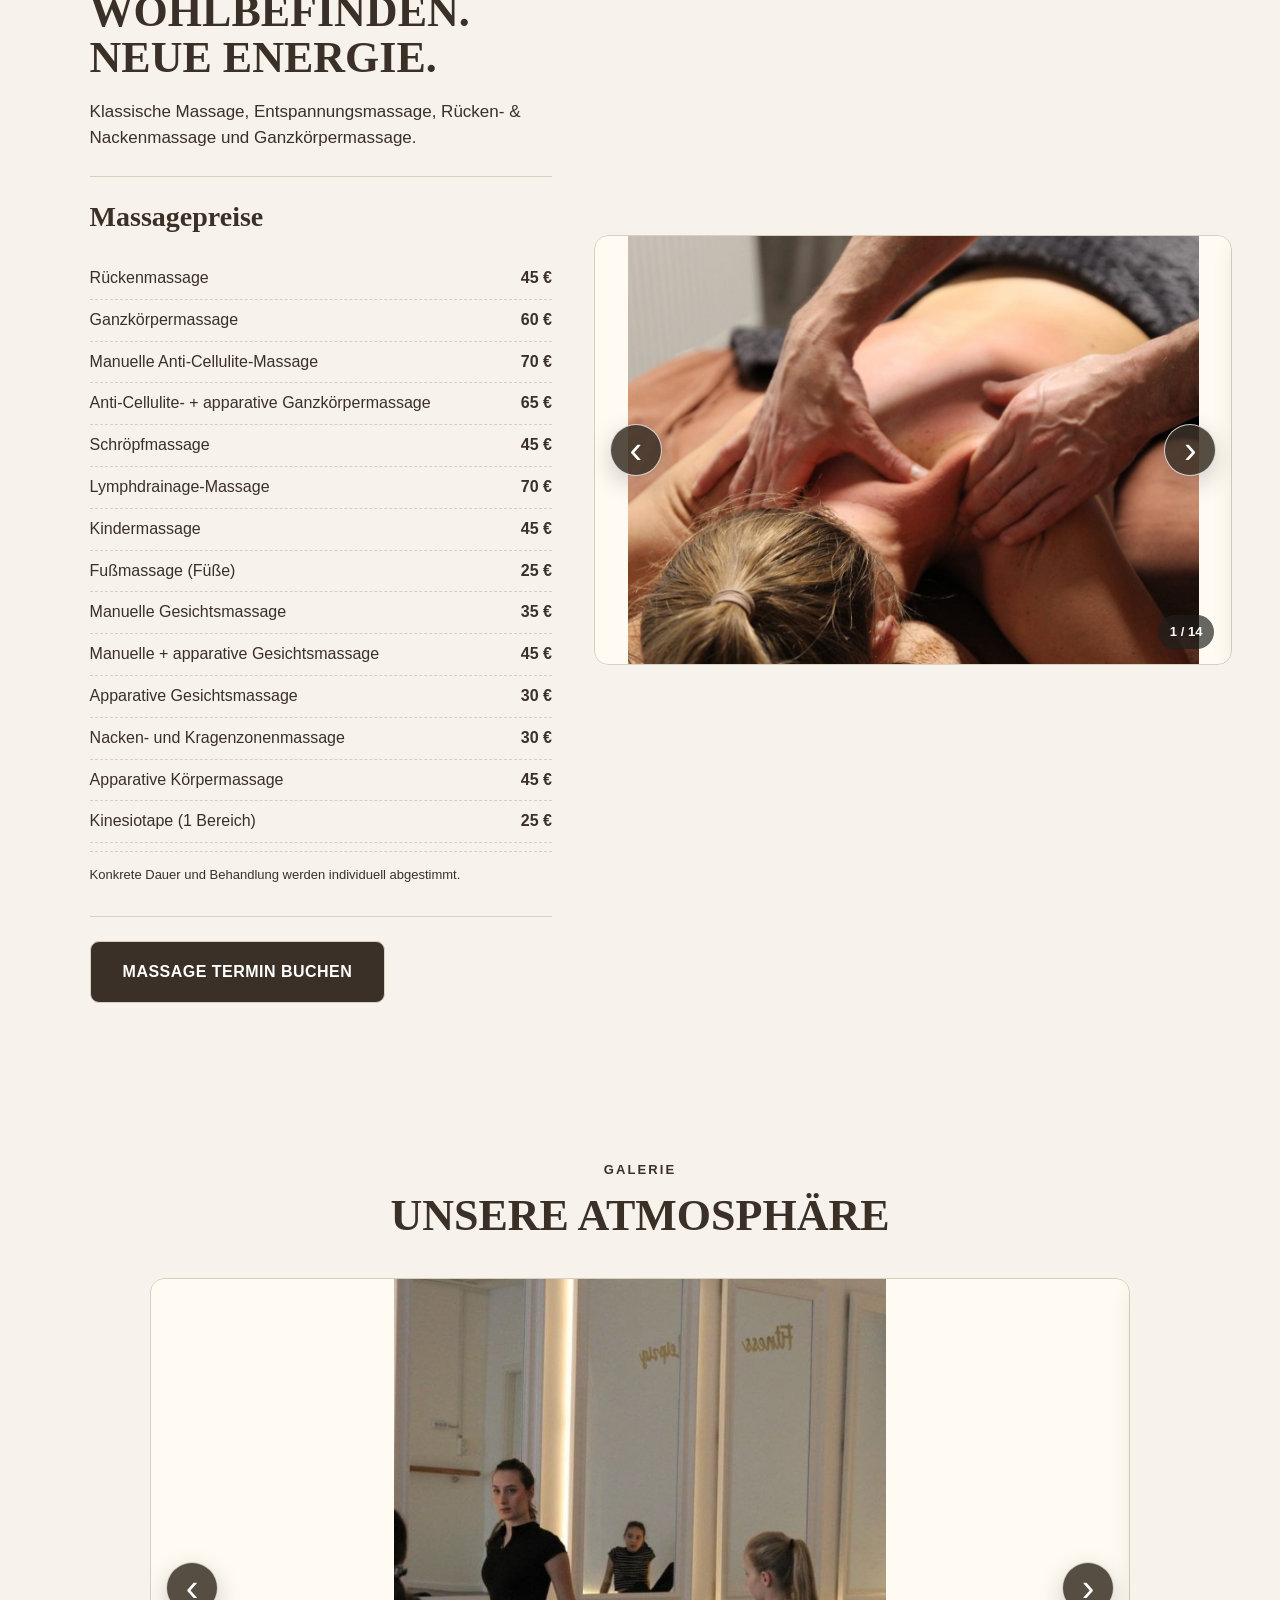
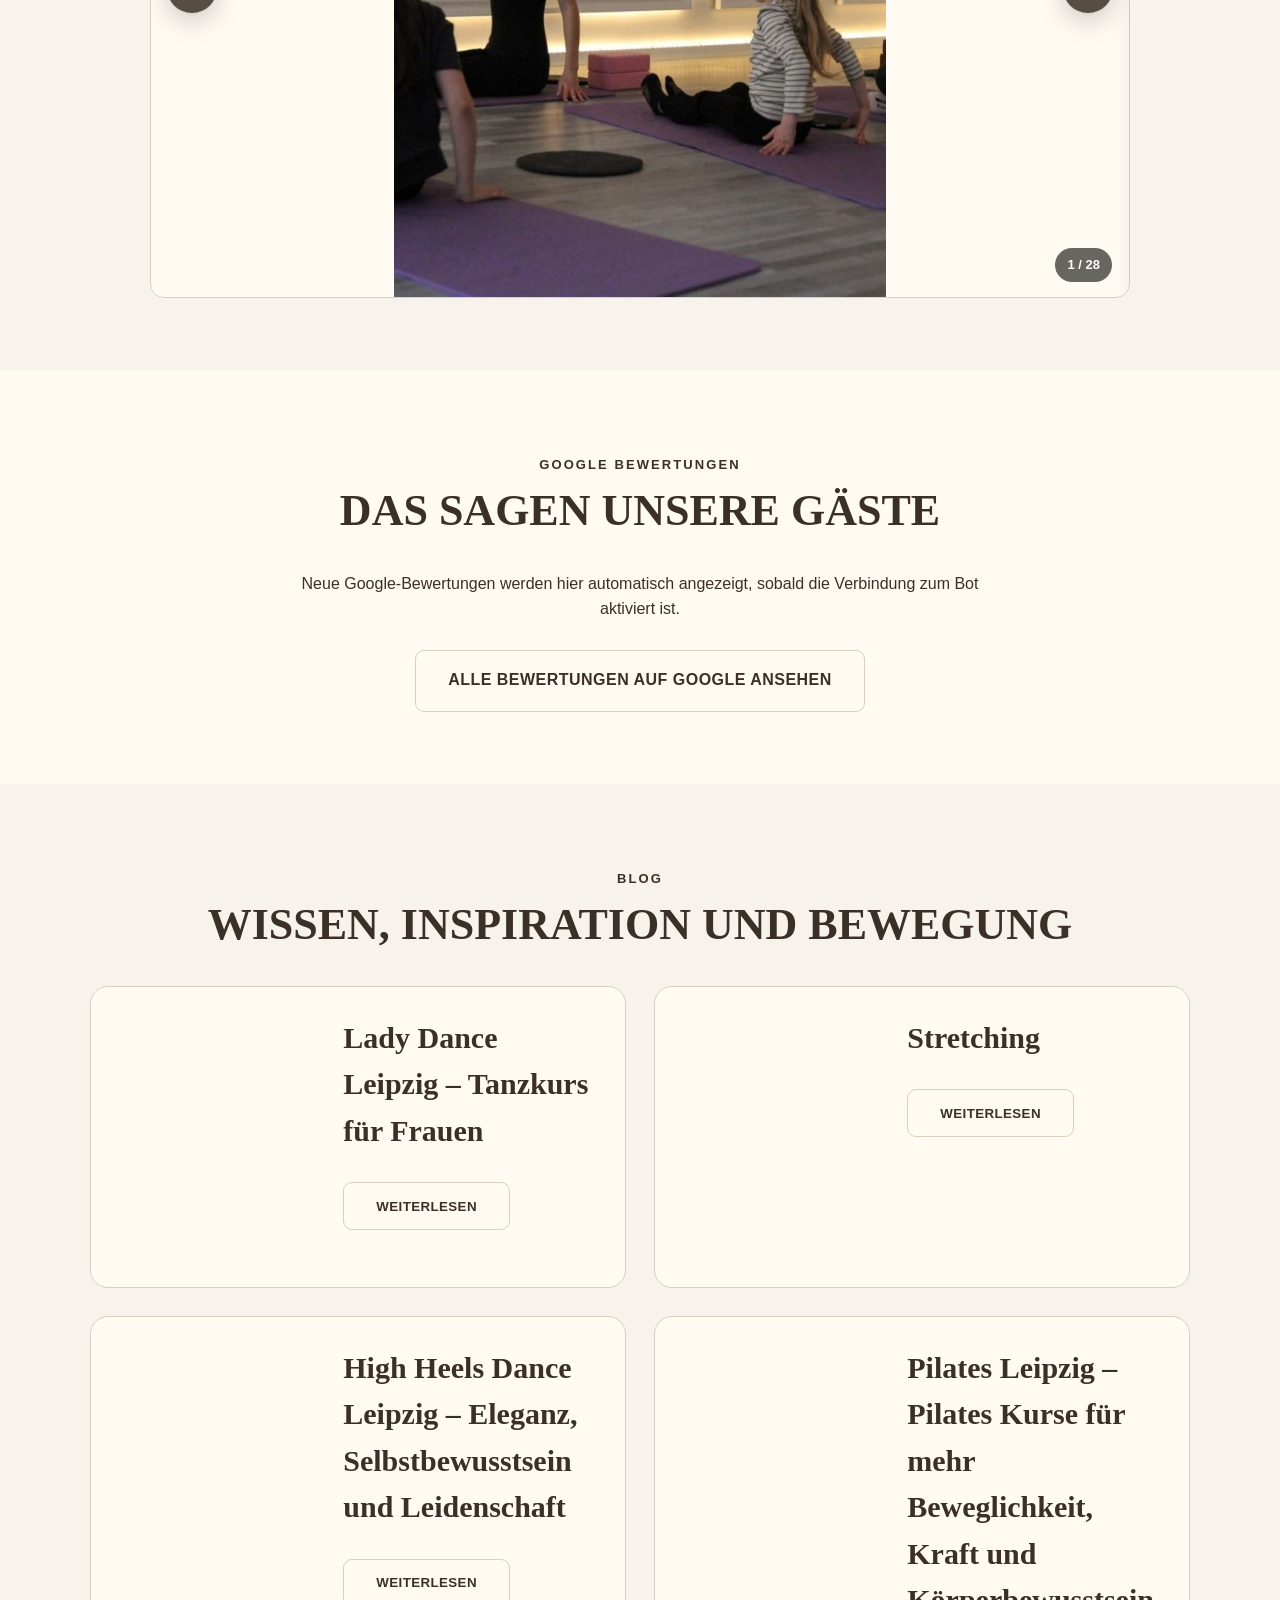
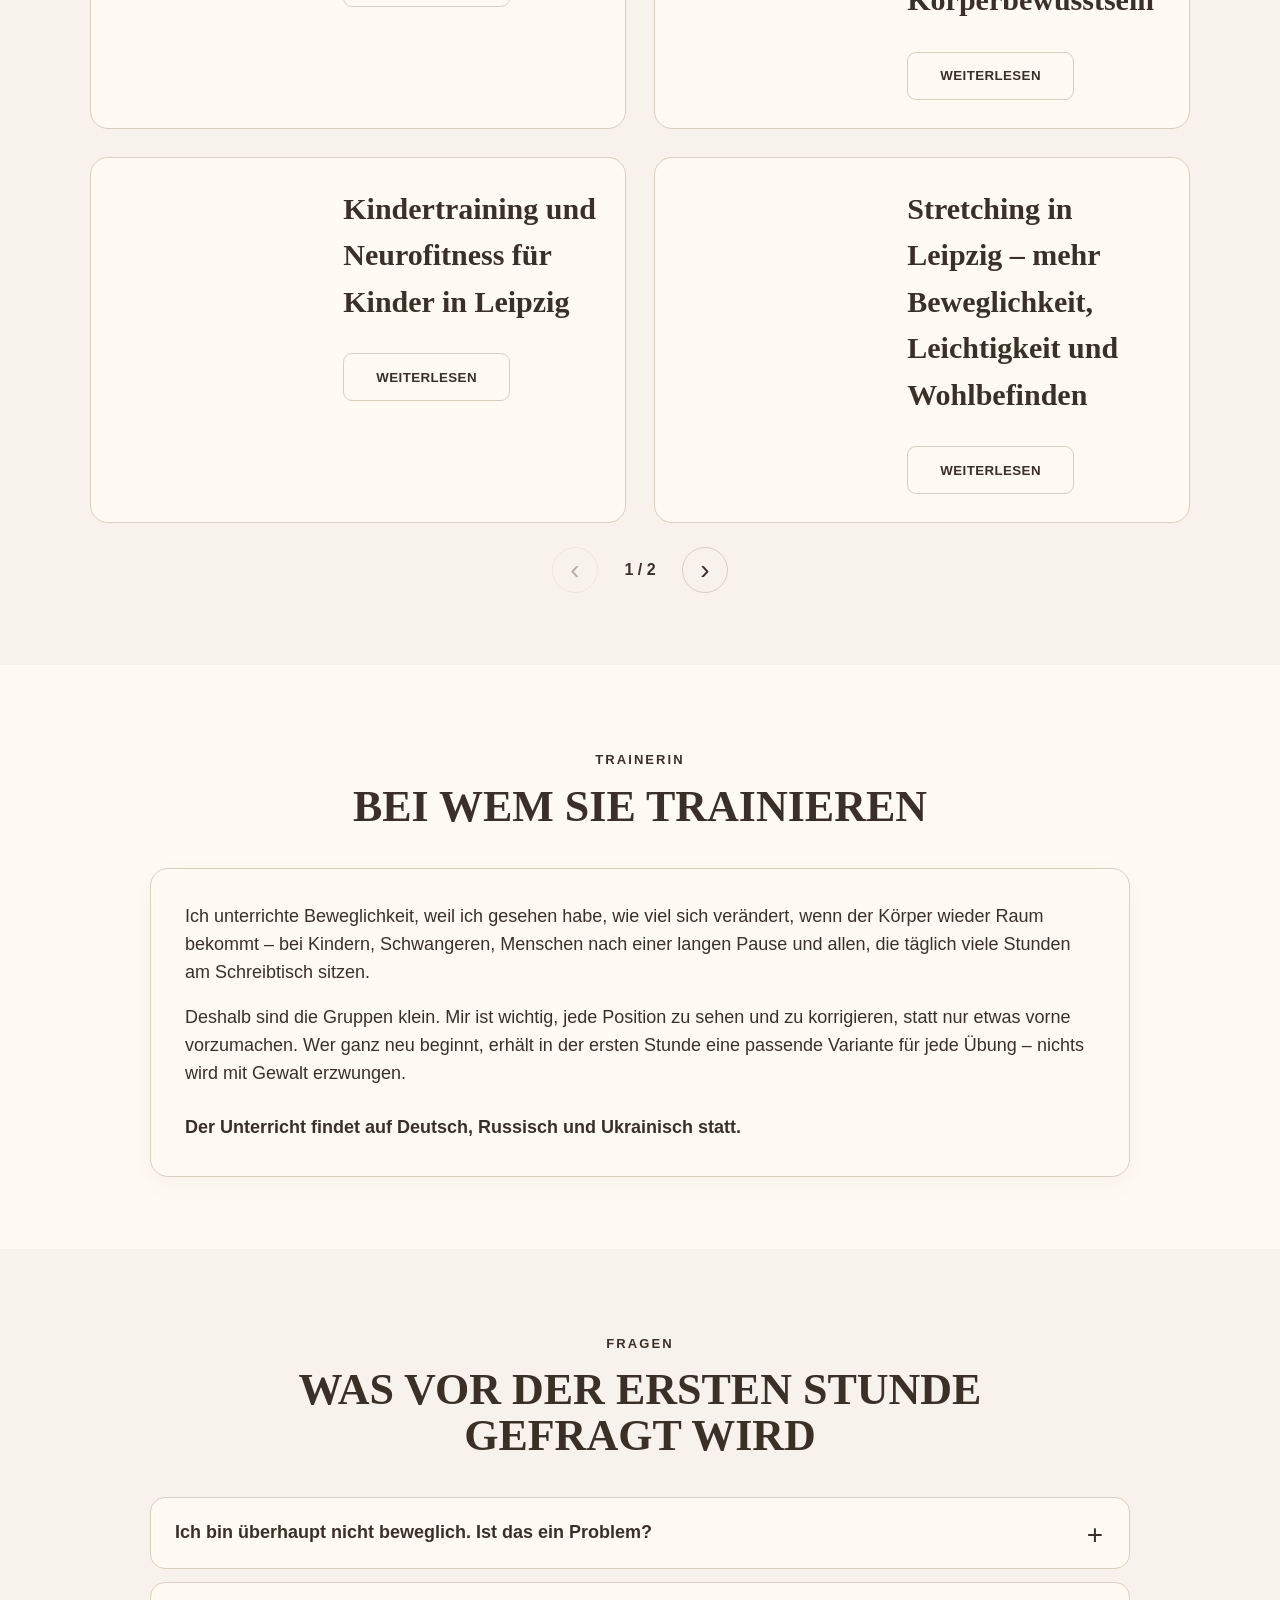
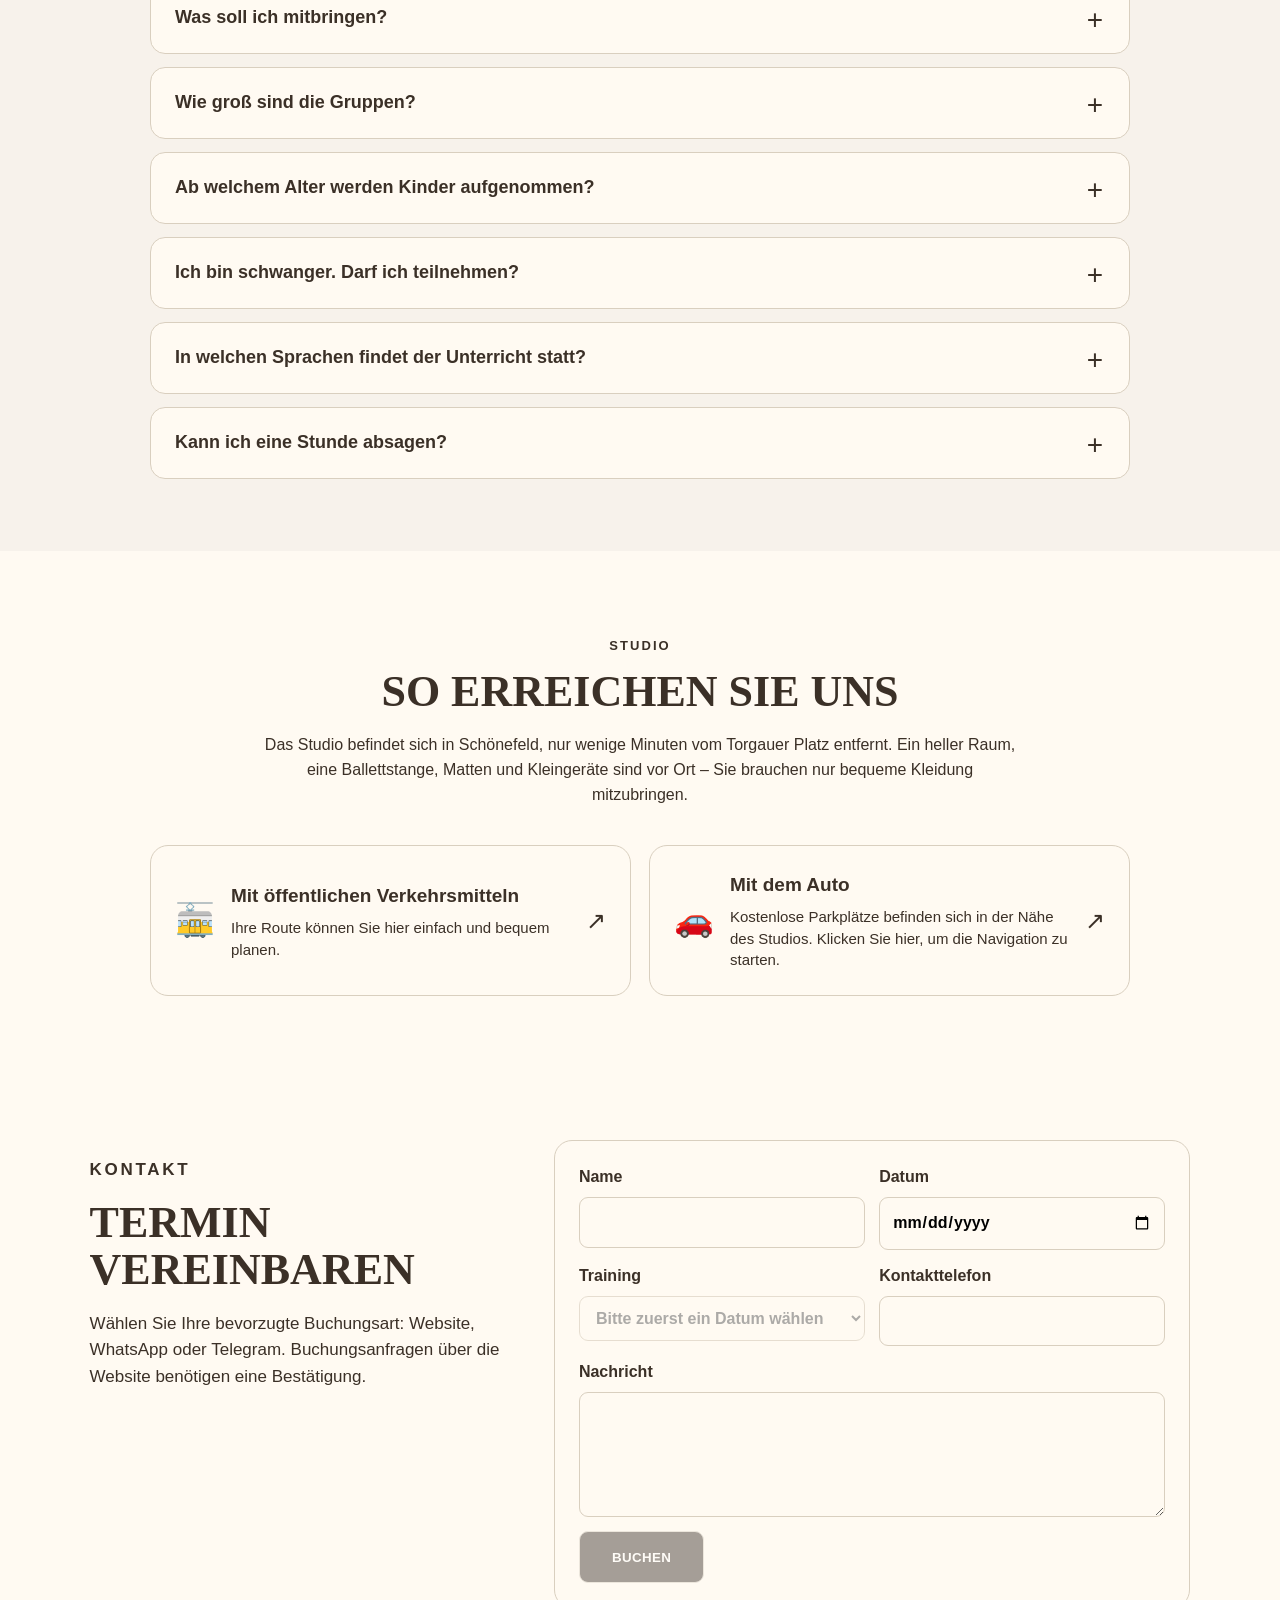
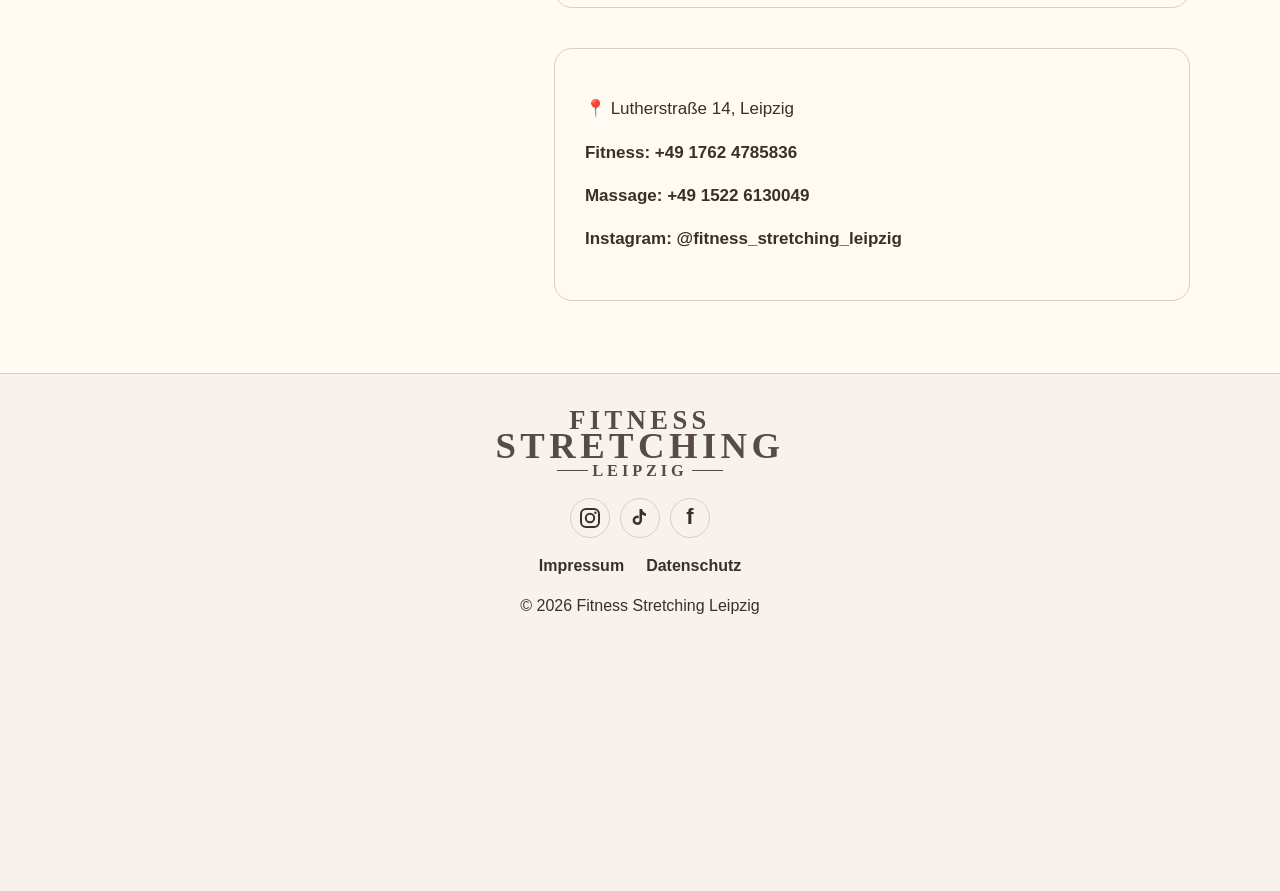
==== commit cfeeb1c0: "Add files via upload" ====
--- a/index.html
+++ b/index.html
@@ -6,14 +6,27 @@
 <meta content="width=device-width, initial-scale=1.0" name="viewport"/>
 <title>Fitness Stretching Leipzig</title>
 <link rel="canonical" href="https://fitness-stretching-leipzig.de/"/>
+<link rel="alternate" hreflang="de" href="https://fitness-stretching-leipzig.de/?lang=de"/>
+<link rel="alternate" hreflang="uk" href="https://fitness-stretching-leipzig.de/?lang=uk"/>
+<link rel="alternate" hreflang="ru" href="https://fitness-stretching-leipzig.de/?lang=ru"/>
+<link rel="alternate" hreflang="en" href="https://fitness-stretching-leipzig.de/?lang=en"/>
+<link rel="alternate" hreflang="x-default" href="https://fitness-stretching-leipzig.de/"/>
 <meta property="og:title" content="Fitness Stretching Leipzig"/>
 <meta property="og:description" content="Fitness, Pilates, Stretching, Dance, Kids Classes und Massage in Leipzig."/>
 <meta property="og:url" content="https://fitness-stretching-leipzig.de/"/>
 <meta property="og:type" content="website"/>
+<meta property="og:image" content="https://fitness-stretching-leipzig.de/assets/hero-studio.jpg"/>
+<meta property="og:locale" content="de_DE"/>
+<meta name="twitter:card" content="summary_large_image"/>
+<meta name="twitter:title" content="Fitness Stretching Leipzig"/>
+<meta name="twitter:description" content="Fitness, Pilates, Stretching, Dance, Kids Classes und Massage in Leipzig."/>
+<meta name="twitter:image" content="https://fitness-stretching-leipzig.de/assets/hero-studio.jpg"/>
 <meta content="Fitness Stretching Leipzig: Fitness, Pilates, Stretching, Dance, Kids Classes und Massage in Leipzig." name="description"/>
+<meta content="Stretching Leipzig, Fitness Leipzig, Pilates Leipzig, Massage Leipzig" name="keywords"/>
+<meta content="index, follow" name="robots"/>
 <link rel="icon" type="image/png" sizes="32x32" href="assets/favicon/favicon-32.png"/>
 <link rel="apple-touch-icon" href="assets/favicon/apple-touch-icon.png"/>
-<link href="style.css?v=12" rel="stylesheet"/>
+<link href="style.css?v=13" rel="stylesheet"/>
 </head>
 <body>
 <header class="site-header">
@@ -27,6 +40,7 @@
 <a data-i18n="navMassage" href="#massage">Massage</a>
 <a data-i18n="navAbout" href="#about">Über uns</a>
 <a data-i18n="navGallery" href="#gallery">Galerie</a>
+<a data-i18n="navReviews" href="#reviews">Bewertungen</a>
 <a data-i18n="navBlog" href="#blog">Blog</a>
 <a data-i18n="navContact" href="#contact">Kontakt</a>
 </nav>
@@ -142,6 +156,11 @@
 <div class="section-head"><p class="eyebrow" data-i18n="blogEyebrow">Blog</p><h2 data-i18n="blogTitle">Wissen, Inspiration und Bewegung</h2></div>
 <div class="blog-carousel" data-blog-carousel>
 <div class="blog-grid" id="blogGrid"></div>
+<div class="blog-desktop-controls" aria-label="Blog navigation">
+<button class="blog-desktop-prev" type="button" aria-label="Neuere Artikel">‹</button>
+<span class="blog-desktop-counter" aria-live="polite">0 / 0</span>
+<button class="blog-desktop-next" type="button" aria-label="Ältere Artikel">›</button>
+</div>
 <div class="blog-mobile-controls" aria-label="Blog navigation">
 <button class="blog-prev" type="button" aria-label="Previous article">‹</button>
 <span class="blog-counter" aria-live="polite">0 / 0</span>
@@ -233,6 +252,6 @@
 </section>
 </main>
 <footer><div class="brand-logo footer-logo"><span class="logo-line-1">FITNESS</span><span class="logo-line-2">STRETCHING</span><span class="logo-line-3"><i></i>LEIPZIG<i></i></span></div><div aria-label="Soziale Netzwerke" class="social-placeholders"><a class="social-placeholder" href="https://www.instagram.com/fitness_stretching_leipzig/" target="_blank" rel="noopener noreferrer"><img alt="Instagram" src="assets/social/instagram.svg"></a><a class="social-placeholder" href="https://www.tiktok.com/@fitness.stretchin" target="_blank" rel="noopener noreferrer"><img alt="TikTok" src="assets/social/tiktok.svg"></a><a class="social-placeholder" href="https://www.facebook.com/profile.php?id=61568380655785" target="_blank" rel="noopener noreferrer" aria-label="Facebook"><span style="font-weight:900;font-size:22px">f</span></a></div><nav aria-label="Rechtliche Hinweise" class="footer-legal"><a href="impressum.html">Impressum</a><a href="datenschutz.html">Datenschutz</a></nav><p>© 2026 Fitness Stretching Leipzig</p></footer>
-<script src="script.js?v=12"></script>
+<script src="script.js?v=13"></script>
 </body>
 </html>
--- a/style.css
+++ b/style.css
@@ -72,8 +72,13 @@
   .event-price{grid-column:2;font-size:11px;margin-top:-3px}
 }
 
-/* v8: mobile blog carousel */
+/* Blog navigation: six articles per desktop page, unchanged mobile carousel */
 .blog-mobile-controls{display:none}
+.blog-desktop-controls{display:flex;align-items:center;justify-content:center;gap:18px;margin-top:24px}
+.blog-desktop-controls button,.blog-mobile-controls button{width:46px;height:46px;border-radius:50%;border:1px solid var(--border-color);background:transparent;color:var(--olive);font-size:28px;line-height:1;cursor:pointer}
+.blog-desktop-controls button:disabled,.blog-mobile-controls button:disabled{opacity:.35;cursor:default}
+.blog-desktop-counter,.blog-counter{min-width:48px;text-align:center;color:var(--olive);font-weight:800}
+@media(max-width:980px){.blog-desktop-controls{display:none}}
 @media(max-width:560px){
   .blog-carousel{position:relative;max-width:100%;overflow:hidden}
   .blog-grid{display:flex;gap:14px;overflow-x:auto;scroll-snap-type:x mandatory;scroll-behavior:smooth;overscroll-behavior-x:contain;-webkit-overflow-scrolling:touch;scrollbar-width:none;padding:2px 2px 10px}
@@ -83,8 +88,6 @@
   .blog-card>div{padding:22px 20px}
   .blog-card h3{font-size:27px}
   .blog-mobile-controls{display:flex;align-items:center;justify-content:center;gap:18px;margin-top:14px}
-  .blog-mobile-controls button{width:46px;height:46px;border-radius:50%;border:1px solid var(--border-color);background:transparent;color:var(--olive);font-size:28px;line-height:1;cursor:pointer}
-  .blog-counter{min-width:48px;text-align:center;color:var(--olive);font-weight:800}
 }
 
 /* v9.1 fixes */
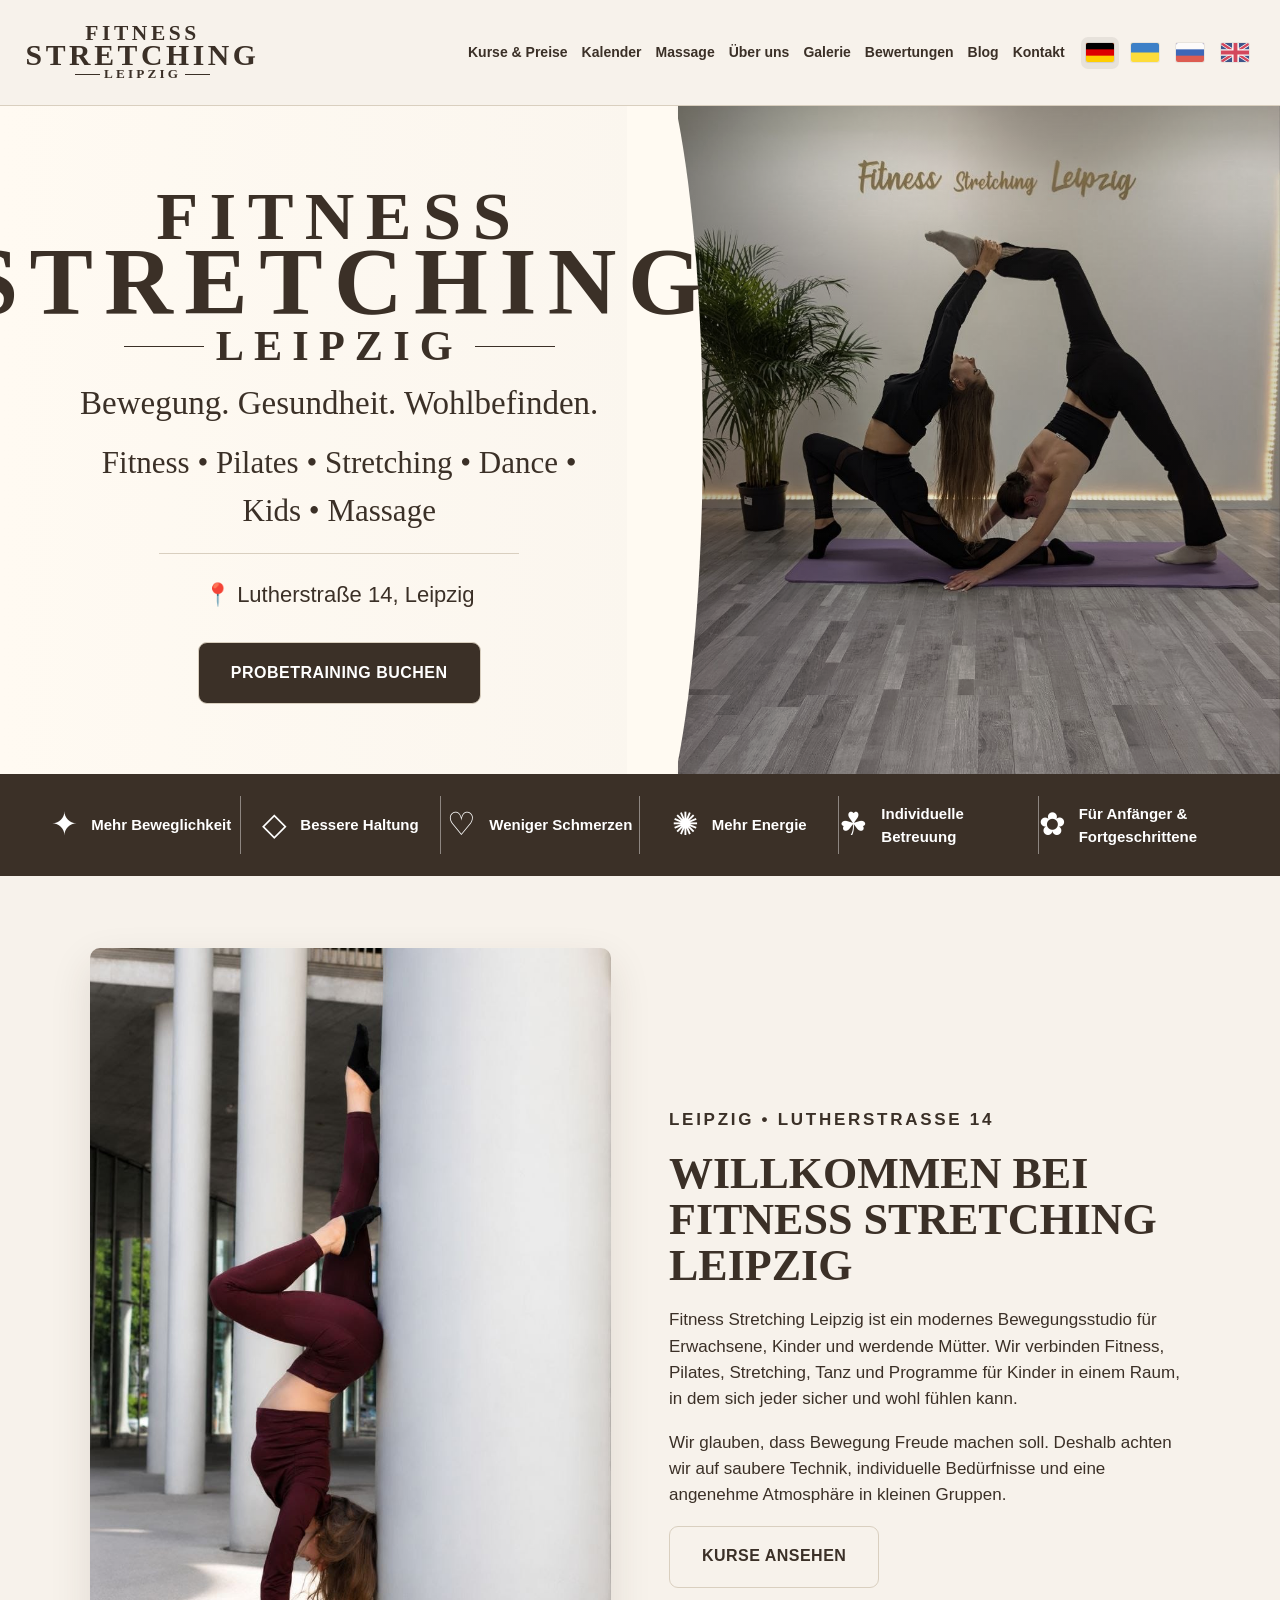
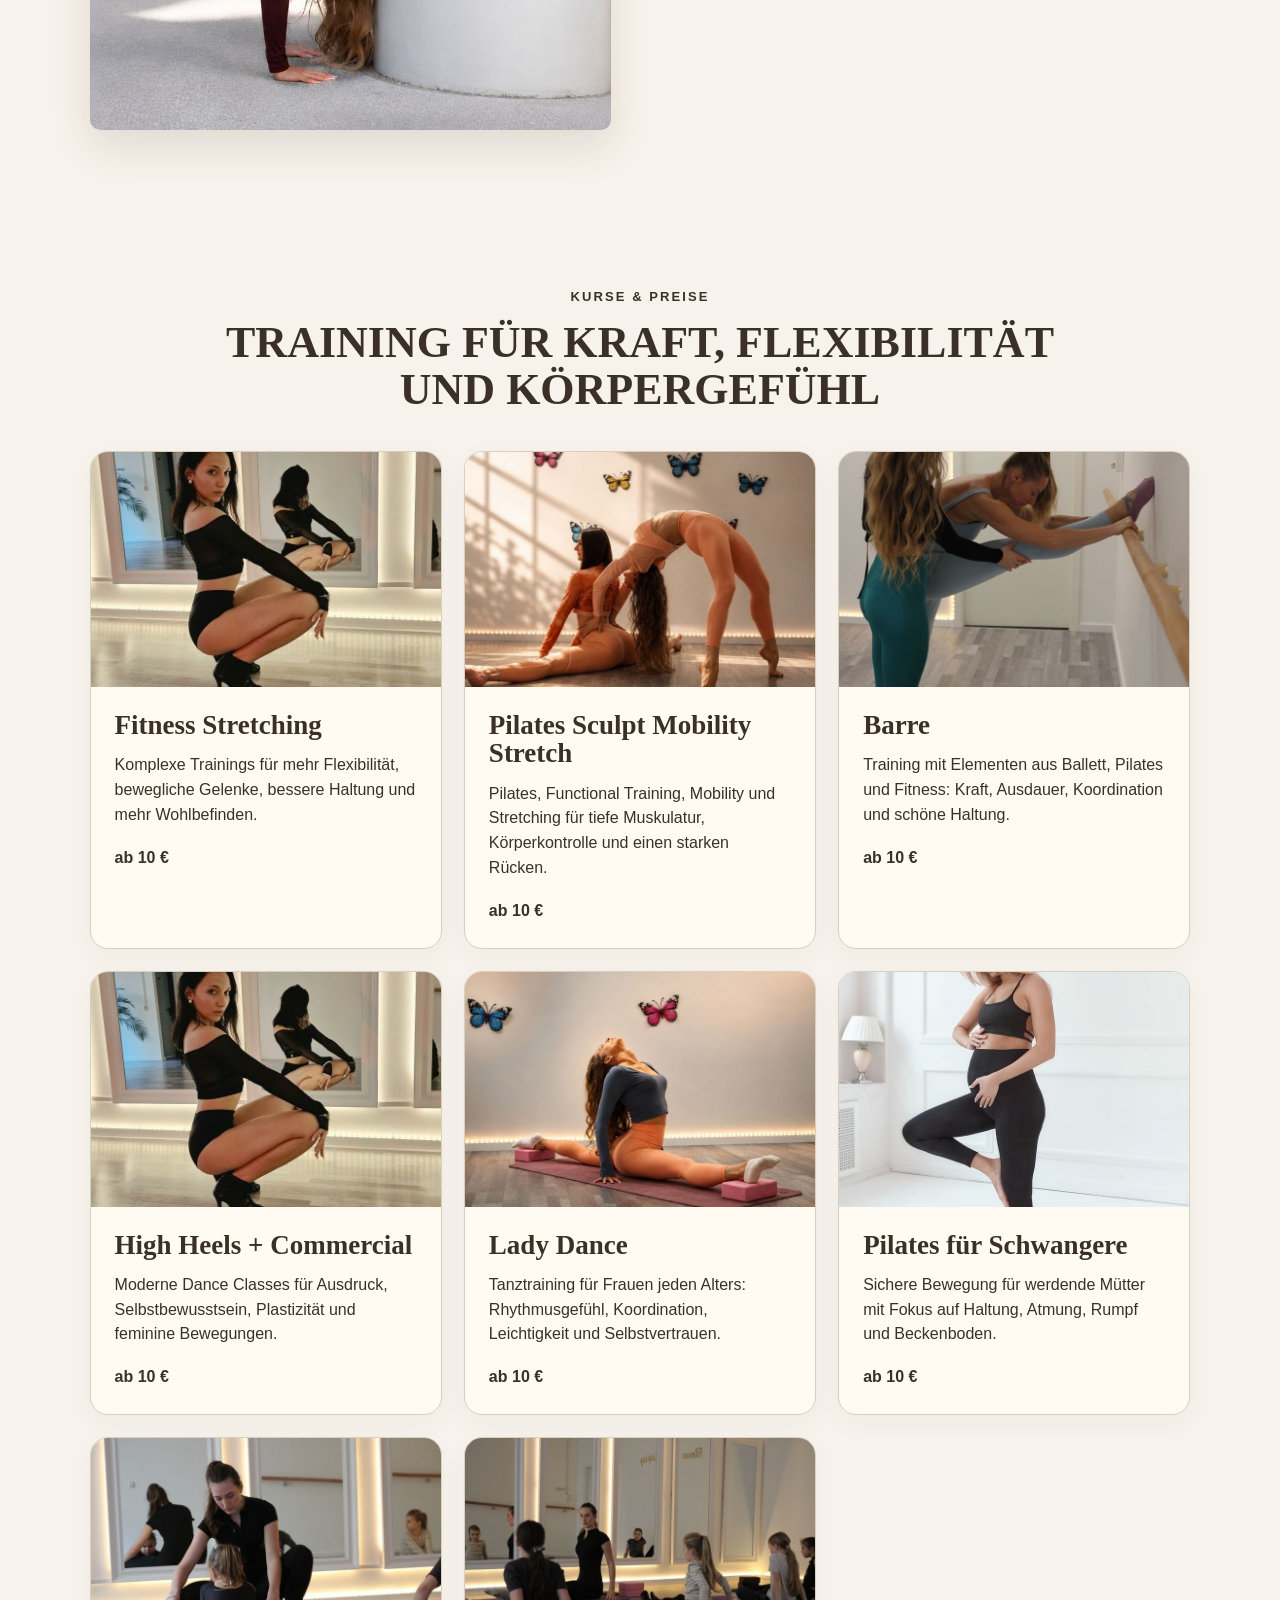
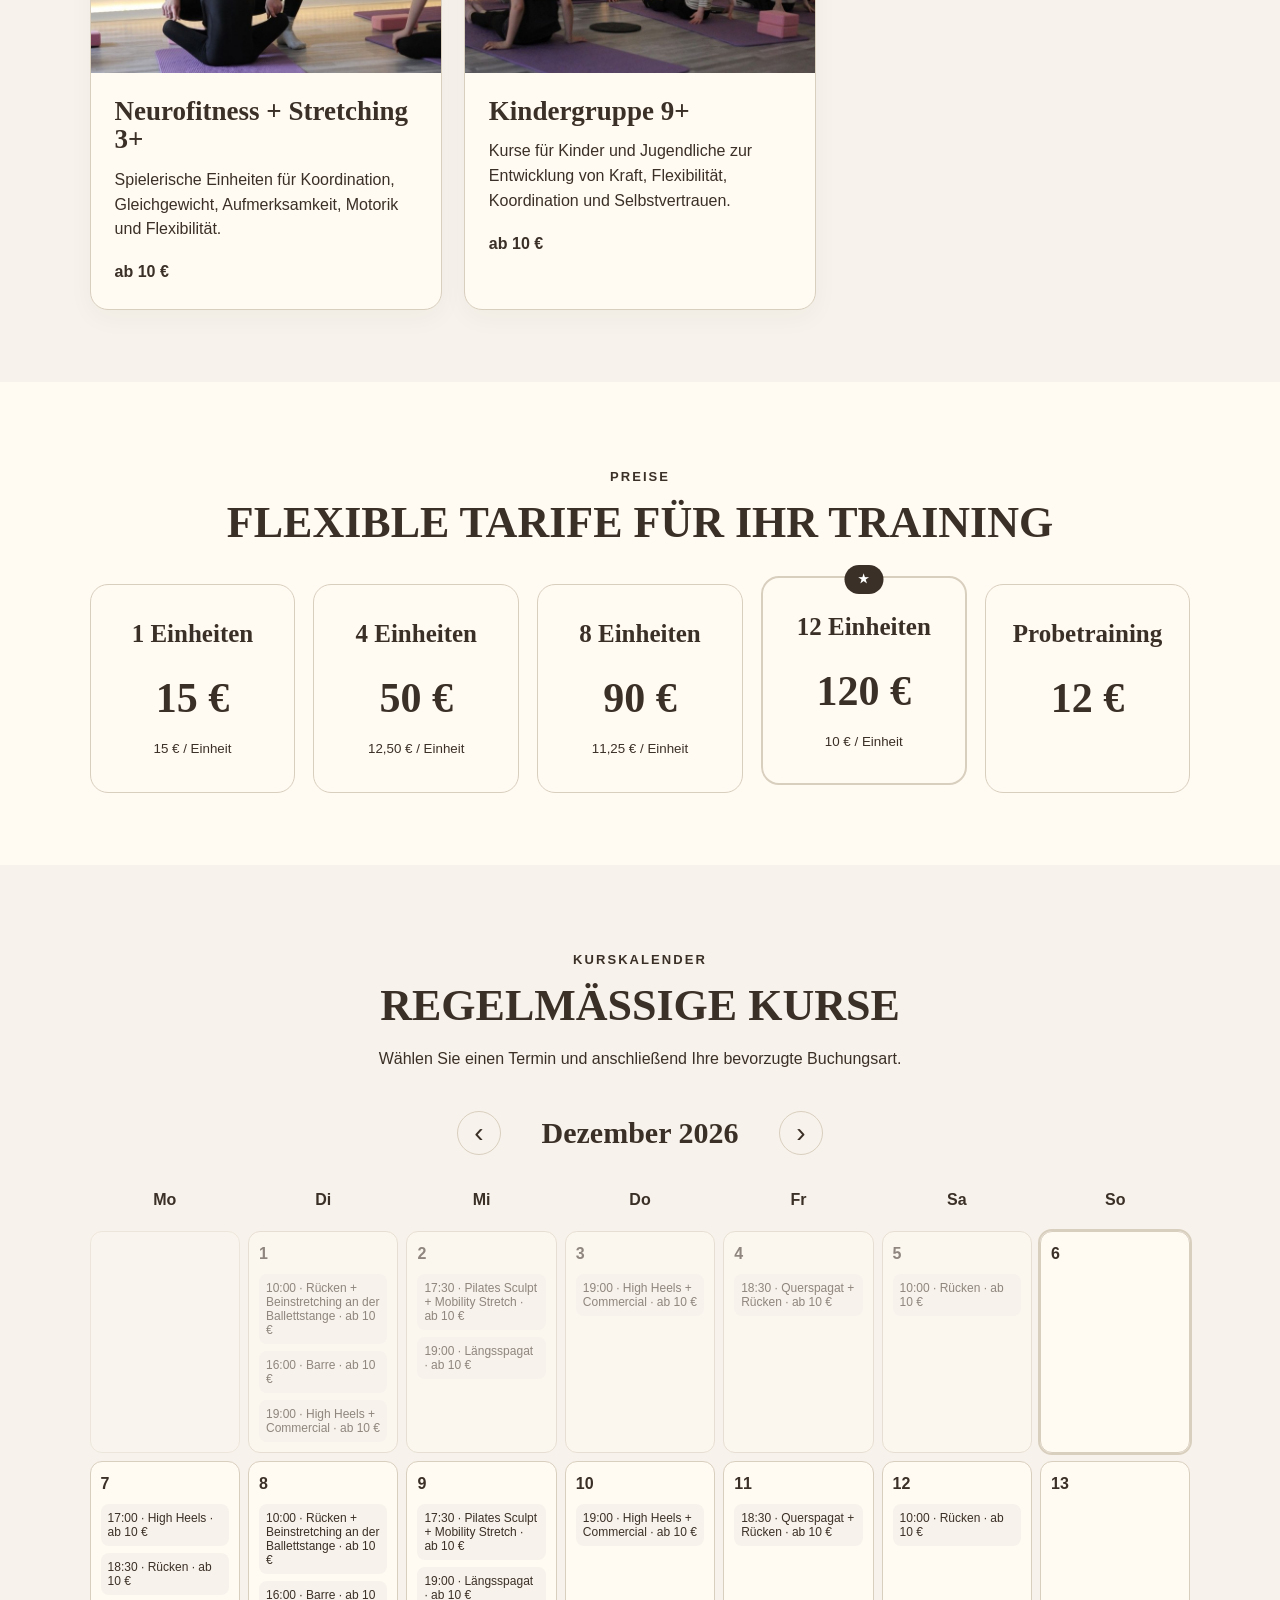
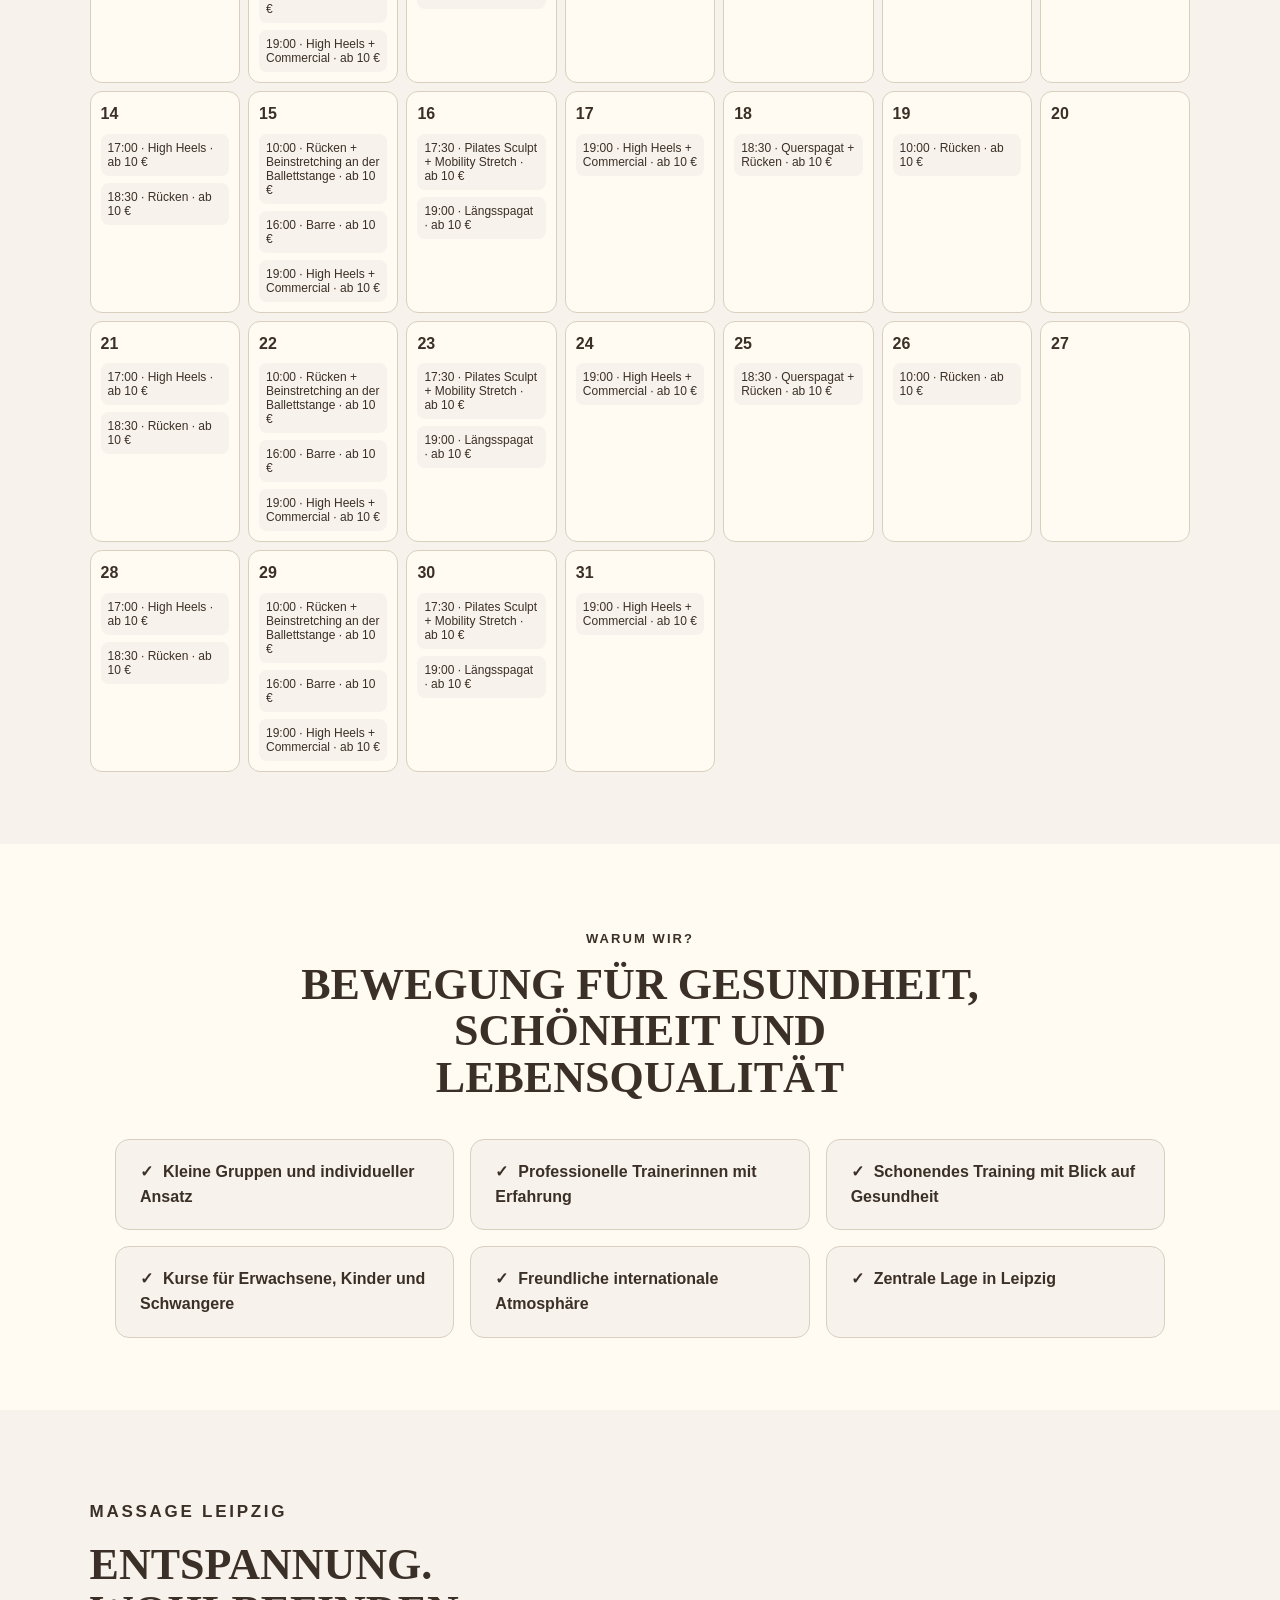
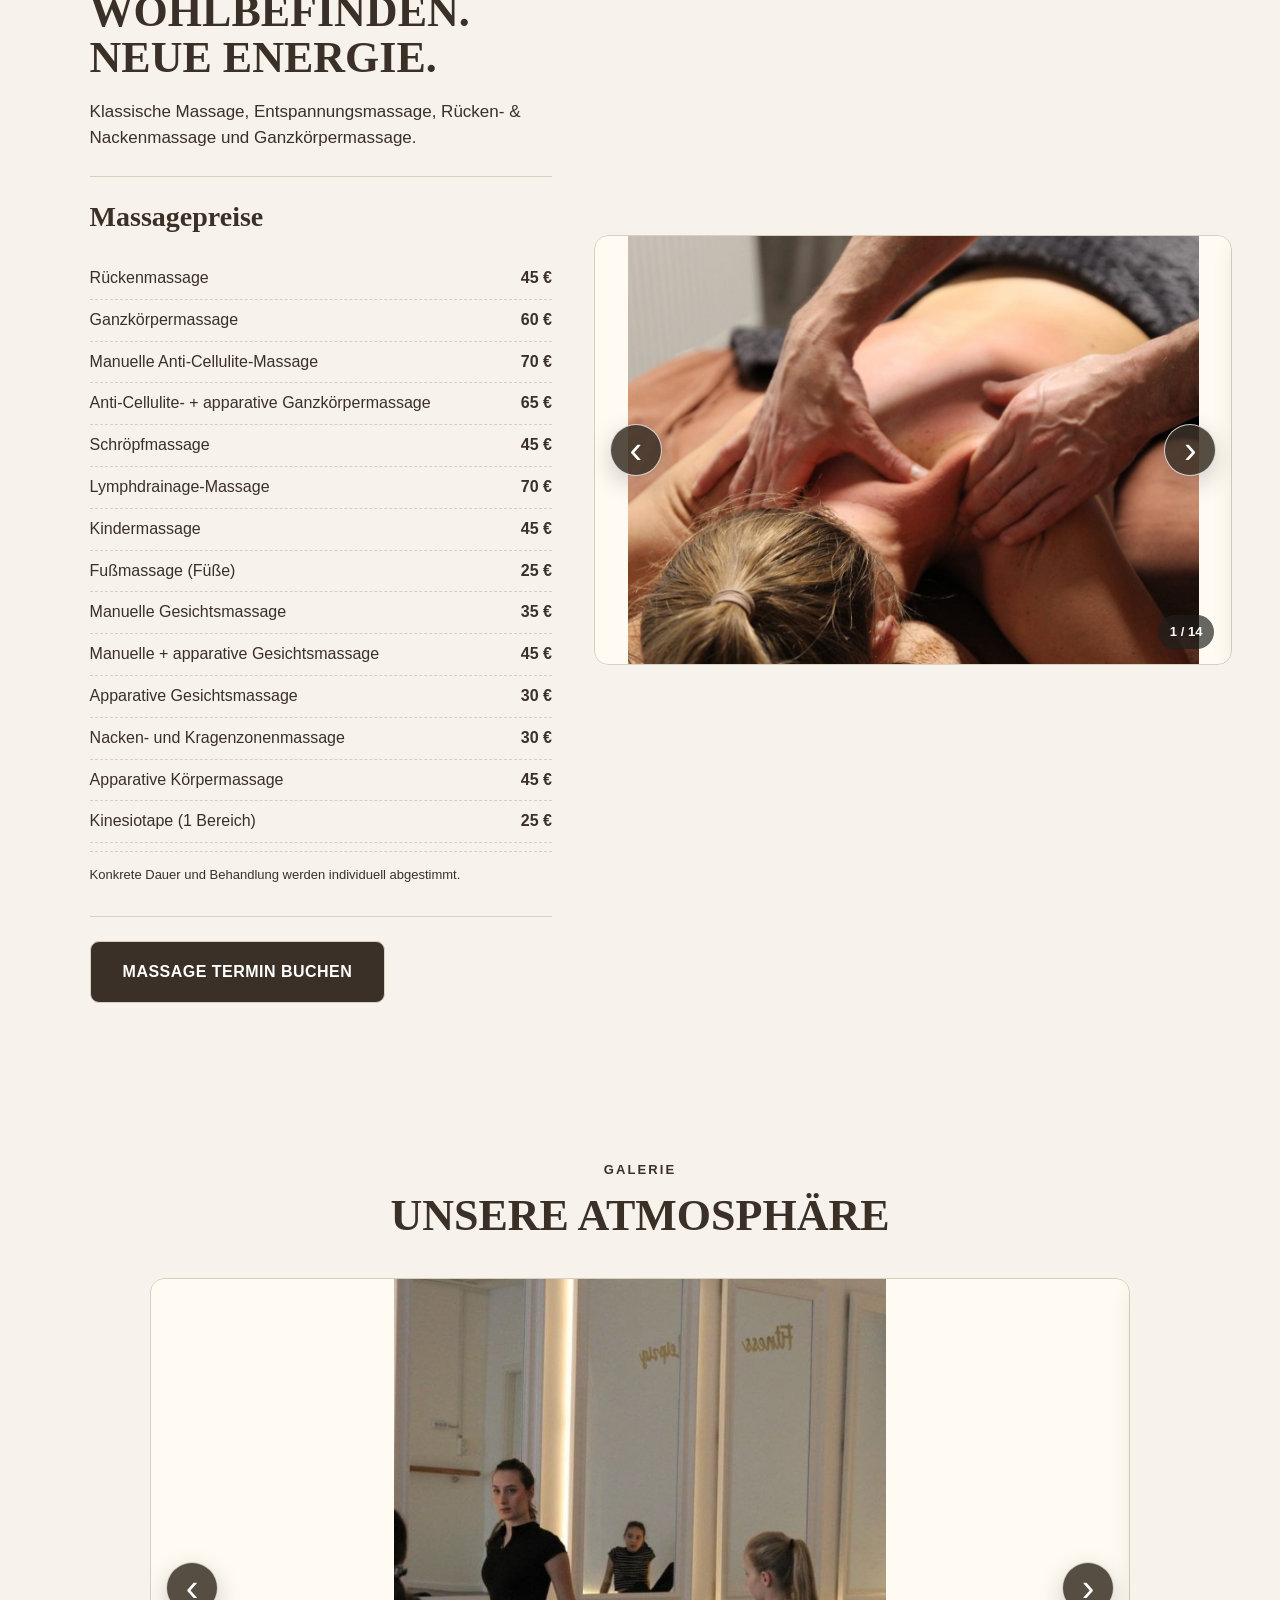
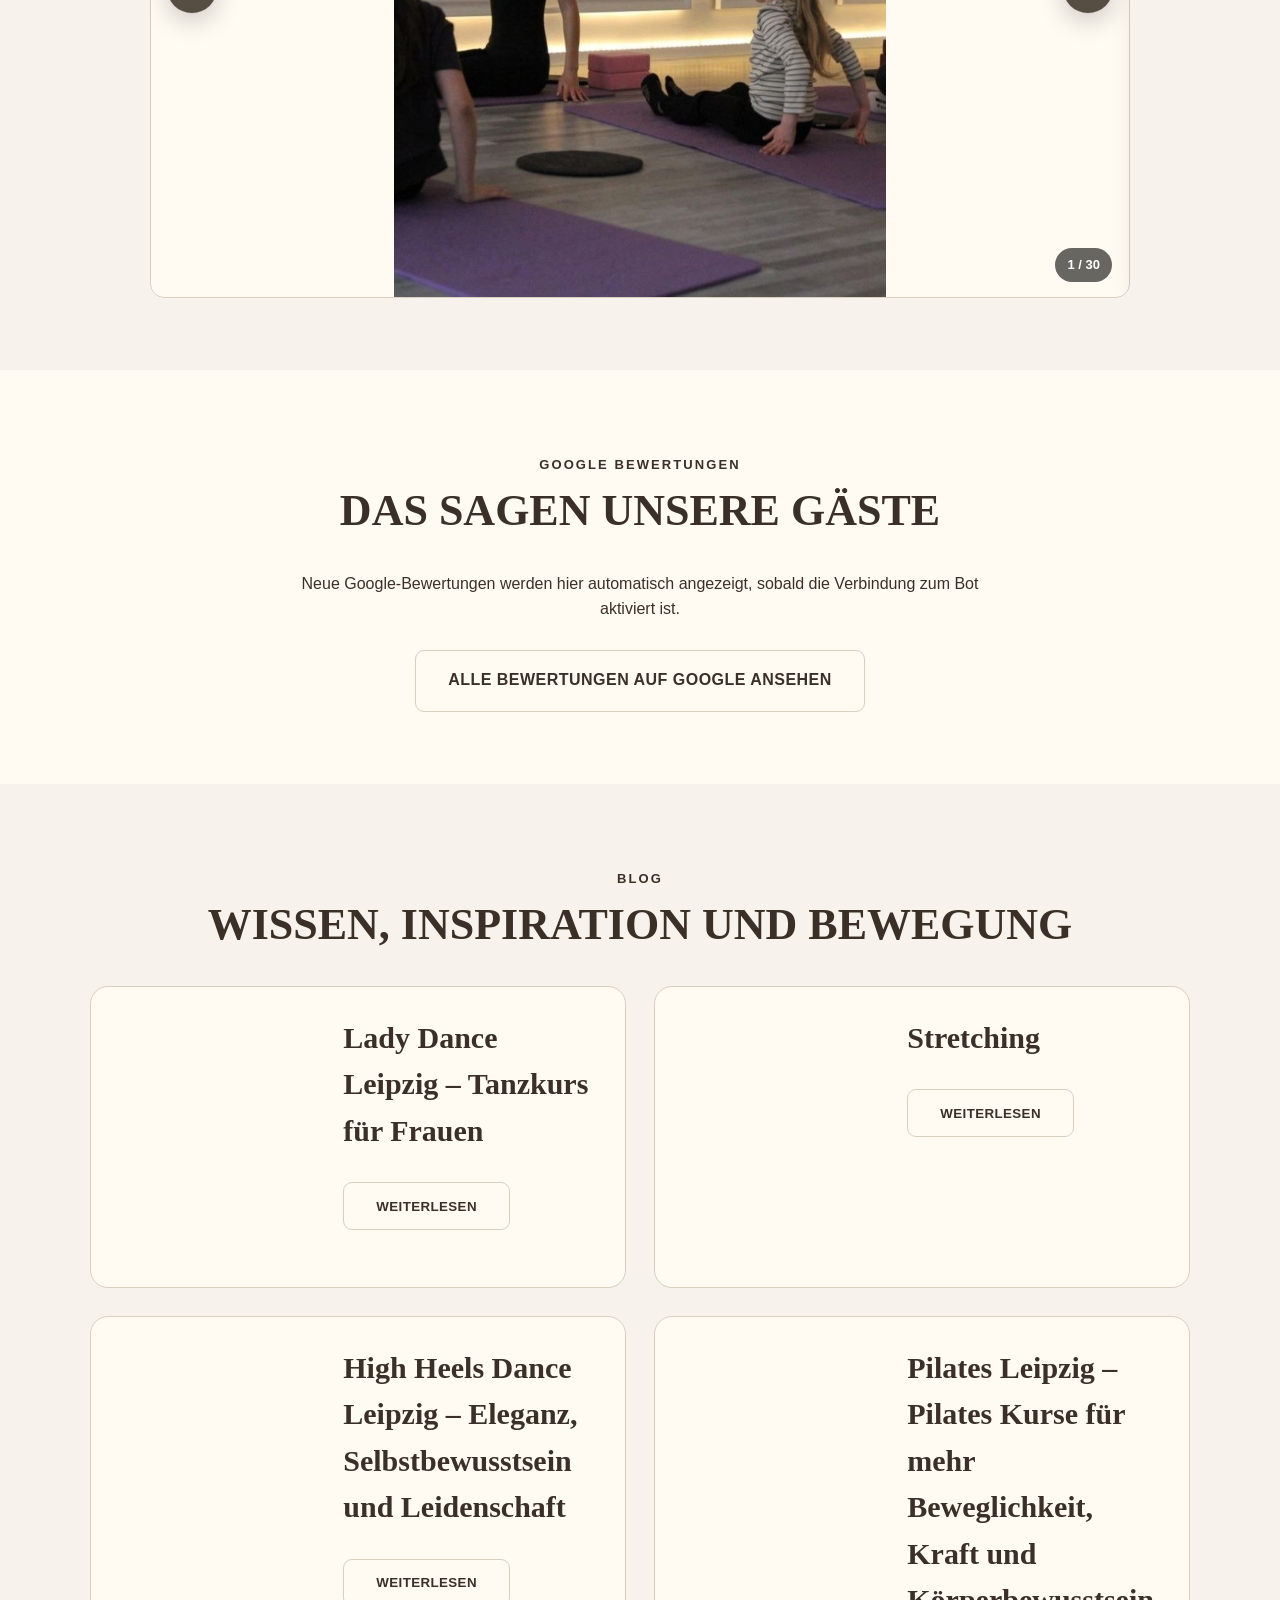
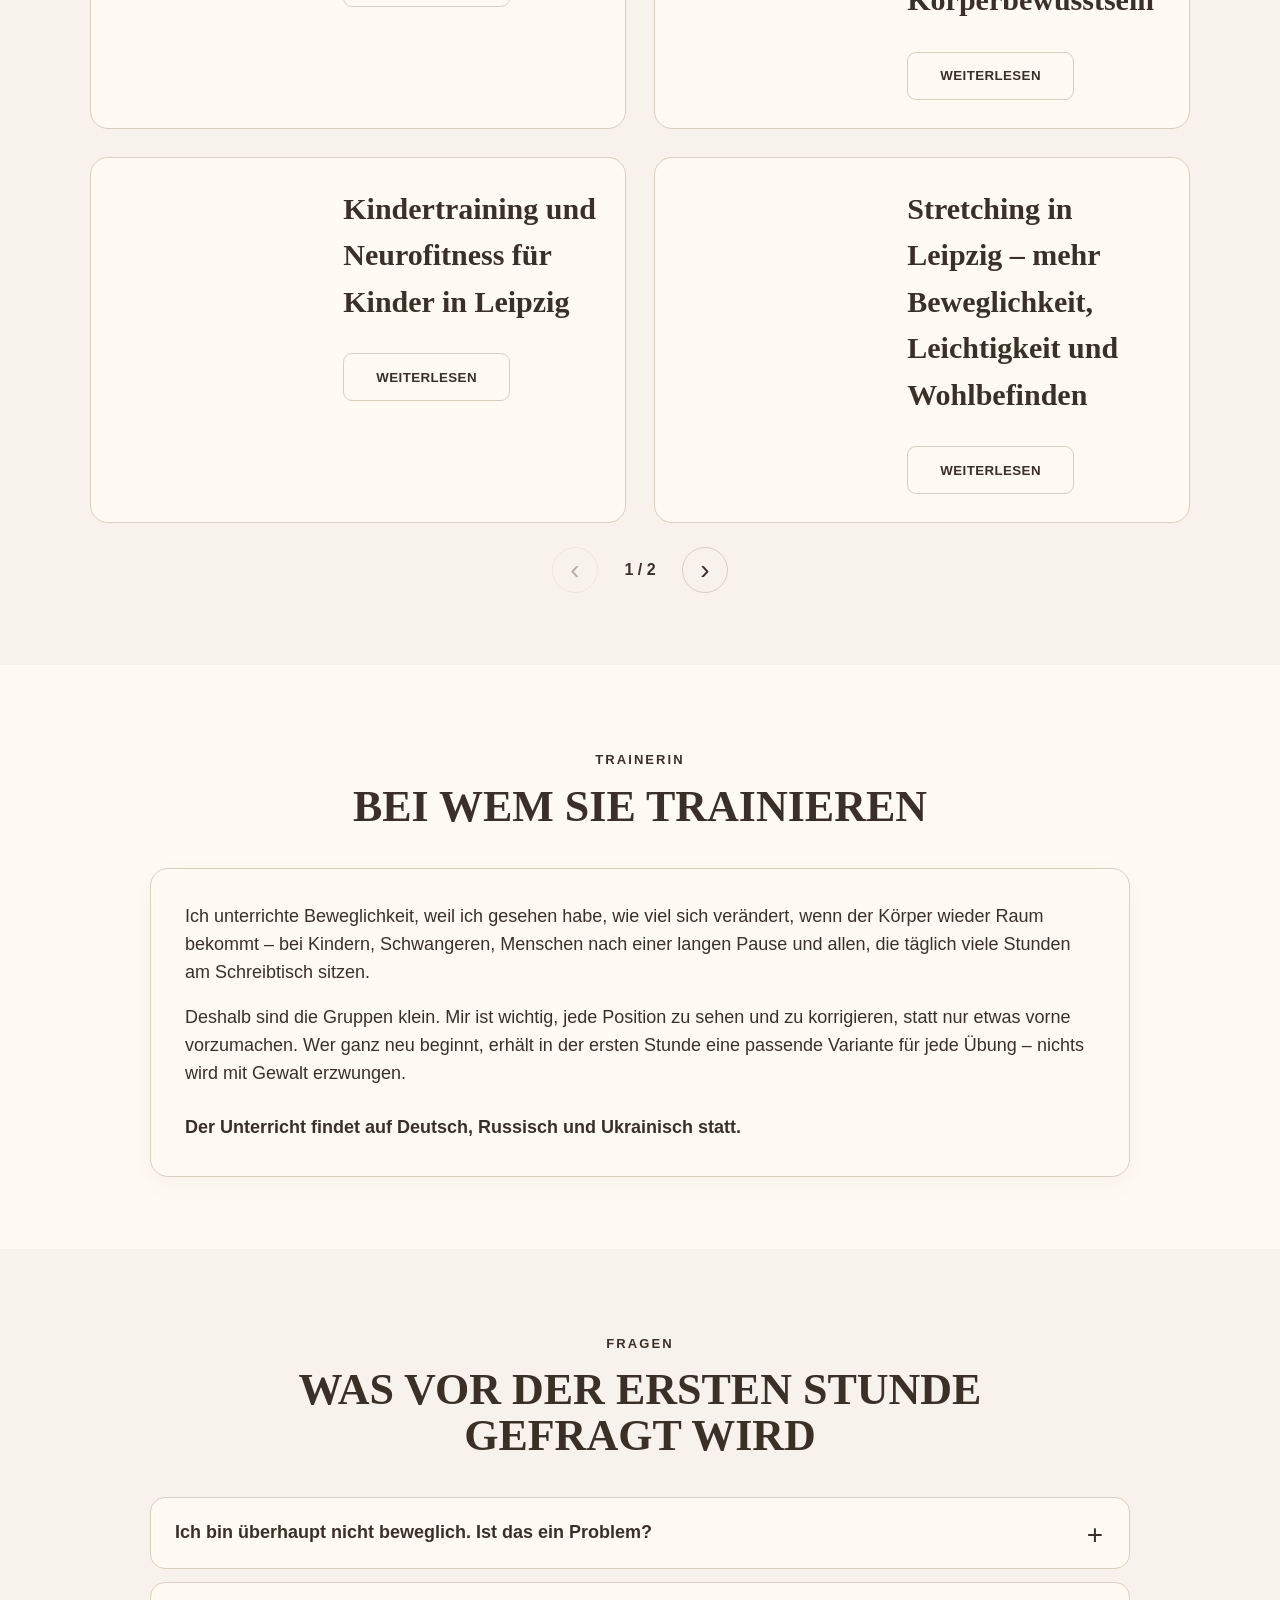
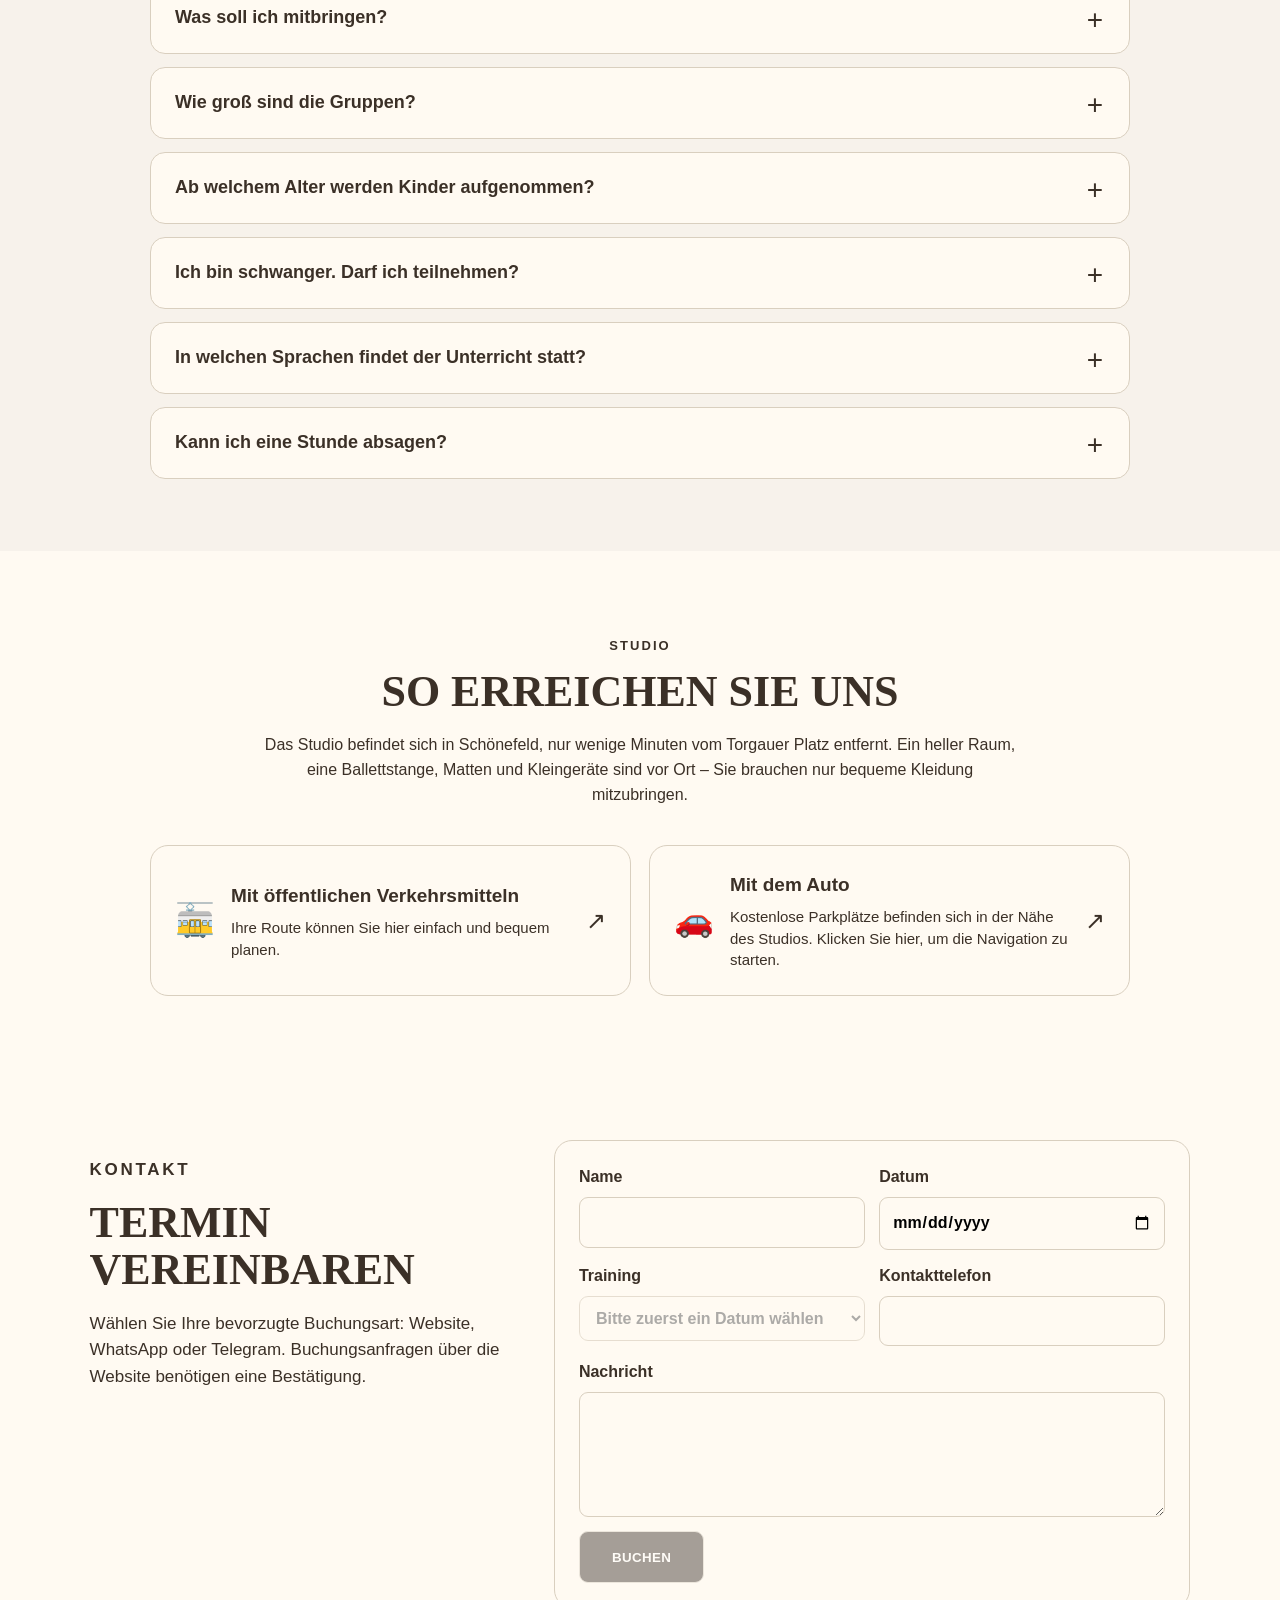
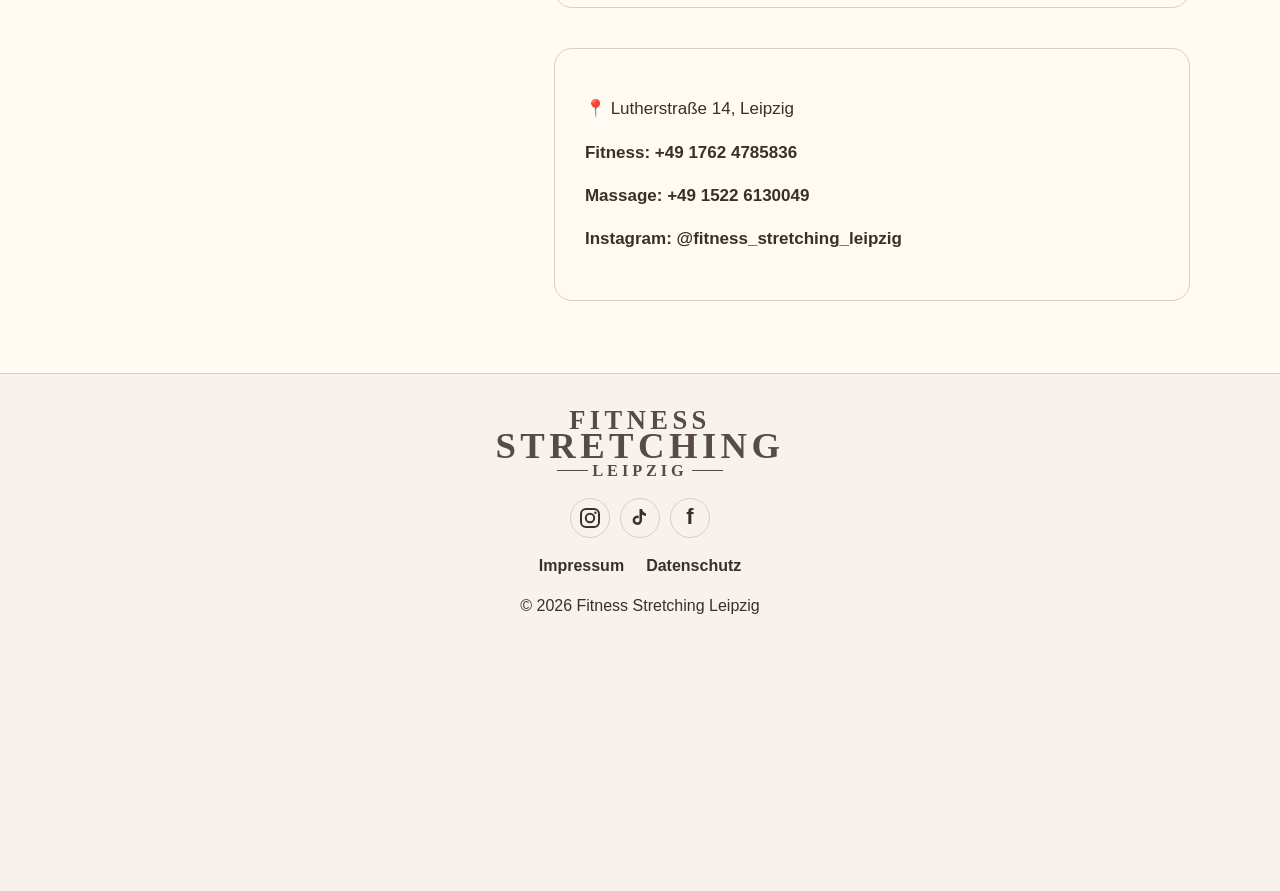
==== commit f6f738c6: "Add files via upload" ====
--- a/index.html
+++ b/index.html
@@ -4,7 +4,7 @@
 <head>
 <meta charset="utf-8"/>
 <meta content="width=device-width, initial-scale=1.0" name="viewport"/>
-<title>Fitness Stretching Leipzig</title>
+<title>Fitness &amp; Stretching Leipzig Ost | Kurse, Tanz und Massage</title>
 <link rel="canonical" href="https://fitness-stretching-leipzig.de/"/>
 <link rel="alternate" hreflang="de" href="https://fitness-stretching-leipzig.de/?lang=de"/>
 <link rel="alternate" hreflang="uk" href="https://fitness-stretching-leipzig.de/?lang=uk"/>
@@ -12,17 +12,17 @@
 <link rel="alternate" hreflang="en" href="https://fitness-stretching-leipzig.de/?lang=en"/>
 <link rel="alternate" hreflang="x-default" href="https://fitness-stretching-leipzig.de/"/>
 <meta property="og:title" content="Fitness Stretching Leipzig"/>
-<meta property="og:description" content="Fitness, Pilates, Stretching, Dance, Kids Classes und Massage in Leipzig."/>
+<meta property="og:description" content="Stretching, Pilates, Tanzkurse und Wellness-Massage in Leipzig Ost."/>
 <meta property="og:url" content="https://fitness-stretching-leipzig.de/"/>
 <meta property="og:type" content="website"/>
 <meta property="og:image" content="https://fitness-stretching-leipzig.de/assets/hero-studio.jpg"/>
 <meta property="og:locale" content="de_DE"/>
 <meta name="twitter:card" content="summary_large_image"/>
 <meta name="twitter:title" content="Fitness Stretching Leipzig"/>
-<meta name="twitter:description" content="Fitness, Pilates, Stretching, Dance, Kids Classes und Massage in Leipzig."/>
+<meta name="twitter:description" content="Stretching, Pilates, Tanzkurse und Wellness-Massage in Leipzig Ost."/>
 <meta name="twitter:image" content="https://fitness-stretching-leipzig.de/assets/hero-studio.jpg"/>
-<meta content="Fitness Stretching Leipzig: Fitness, Pilates, Stretching, Dance, Kids Classes und Massage in Leipzig." name="description"/>
-<meta content="Stretching Leipzig, Fitness Leipzig, Pilates Leipzig, Massage Leipzig" name="keywords"/>
+<meta content="Stretching, Pilates, Barre, Tanzkurse für Frauen, Kinderkurse und Wellness-Massage in Leipzig Ost. Kleine Gruppen in der Lutherstraße 14, 04315 Leipzig." name="description"/>
+<meta content="Stretching Leipzig, Pilates Leipzig, Lady Dance Leipzig, Tanzkurs für Frauen Leipzig, High Heels Dance Leipzig, Commercial Dance Leipzig, Barre Training Leipzig, Mobility Training Leipzig, Kinder Tanzkurs Leipzig, Fitnesskurse für Frauen Leipzig, Tanzkurse Leipzig, Rückentraining Leipzig, Beweglichkeit Leipzig, Fitness &amp; Stretching Leipzig Ost, Massage Leipzig, Massage Leipzig Ost, Wellness Massage Leipzig, Rückenmassage Leipzig, Ganzkörpermassage Leipzig, Nackenmassage Leipzig, Fußmassage Leipzig, Gesichtsmassage Leipzig, Lymphdrainage Massage Leipzig, Schröpfmassage Leipzig, Anti-Cellulite Massage Leipzig, Massage Lutherstraße Leipzig, Massage 04315 Leipzig, Massage Termin online Leipzig" name="keywords"/>
 <meta content="index, follow" name="robots"/>
 <link rel="icon" type="image/png" sizes="32x32" href="assets/favicon/favicon-32.png"/>
 <link rel="apple-touch-icon" href="assets/favicon/apple-touch-icon.png"/>
